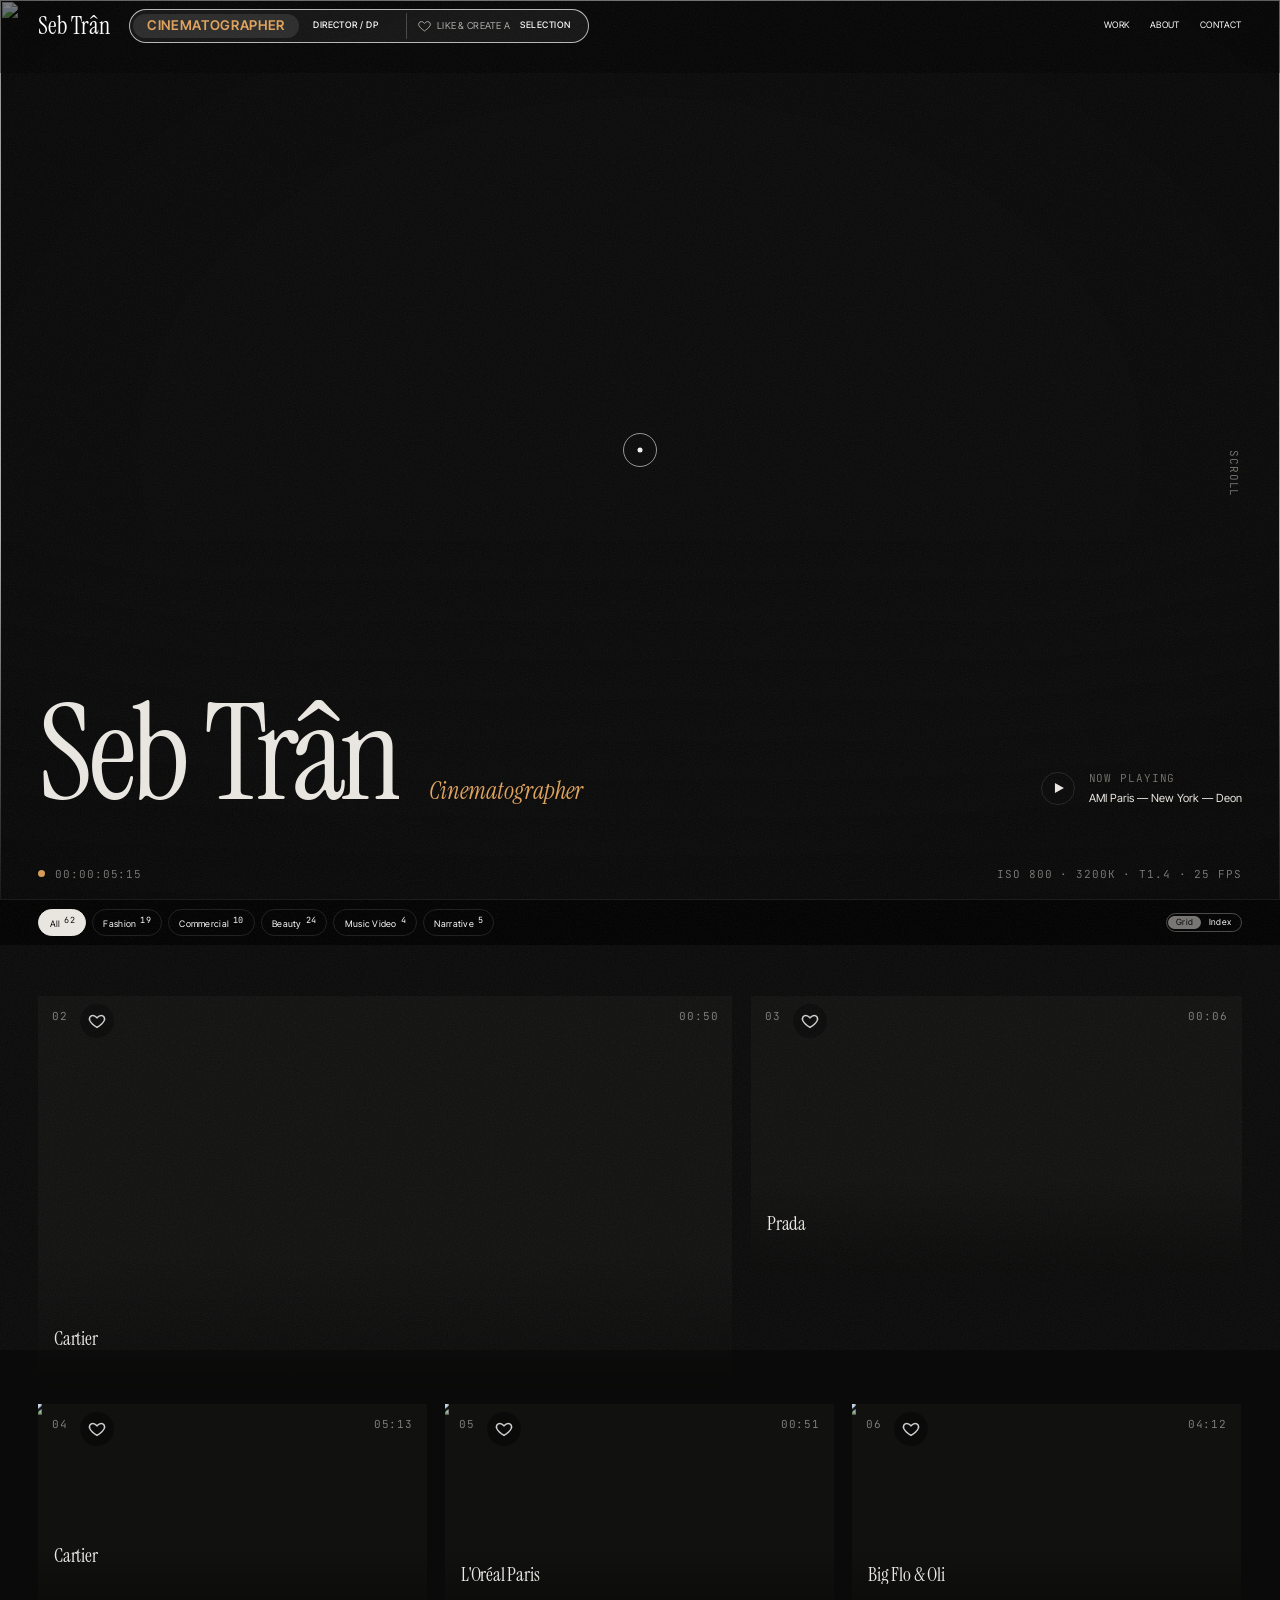
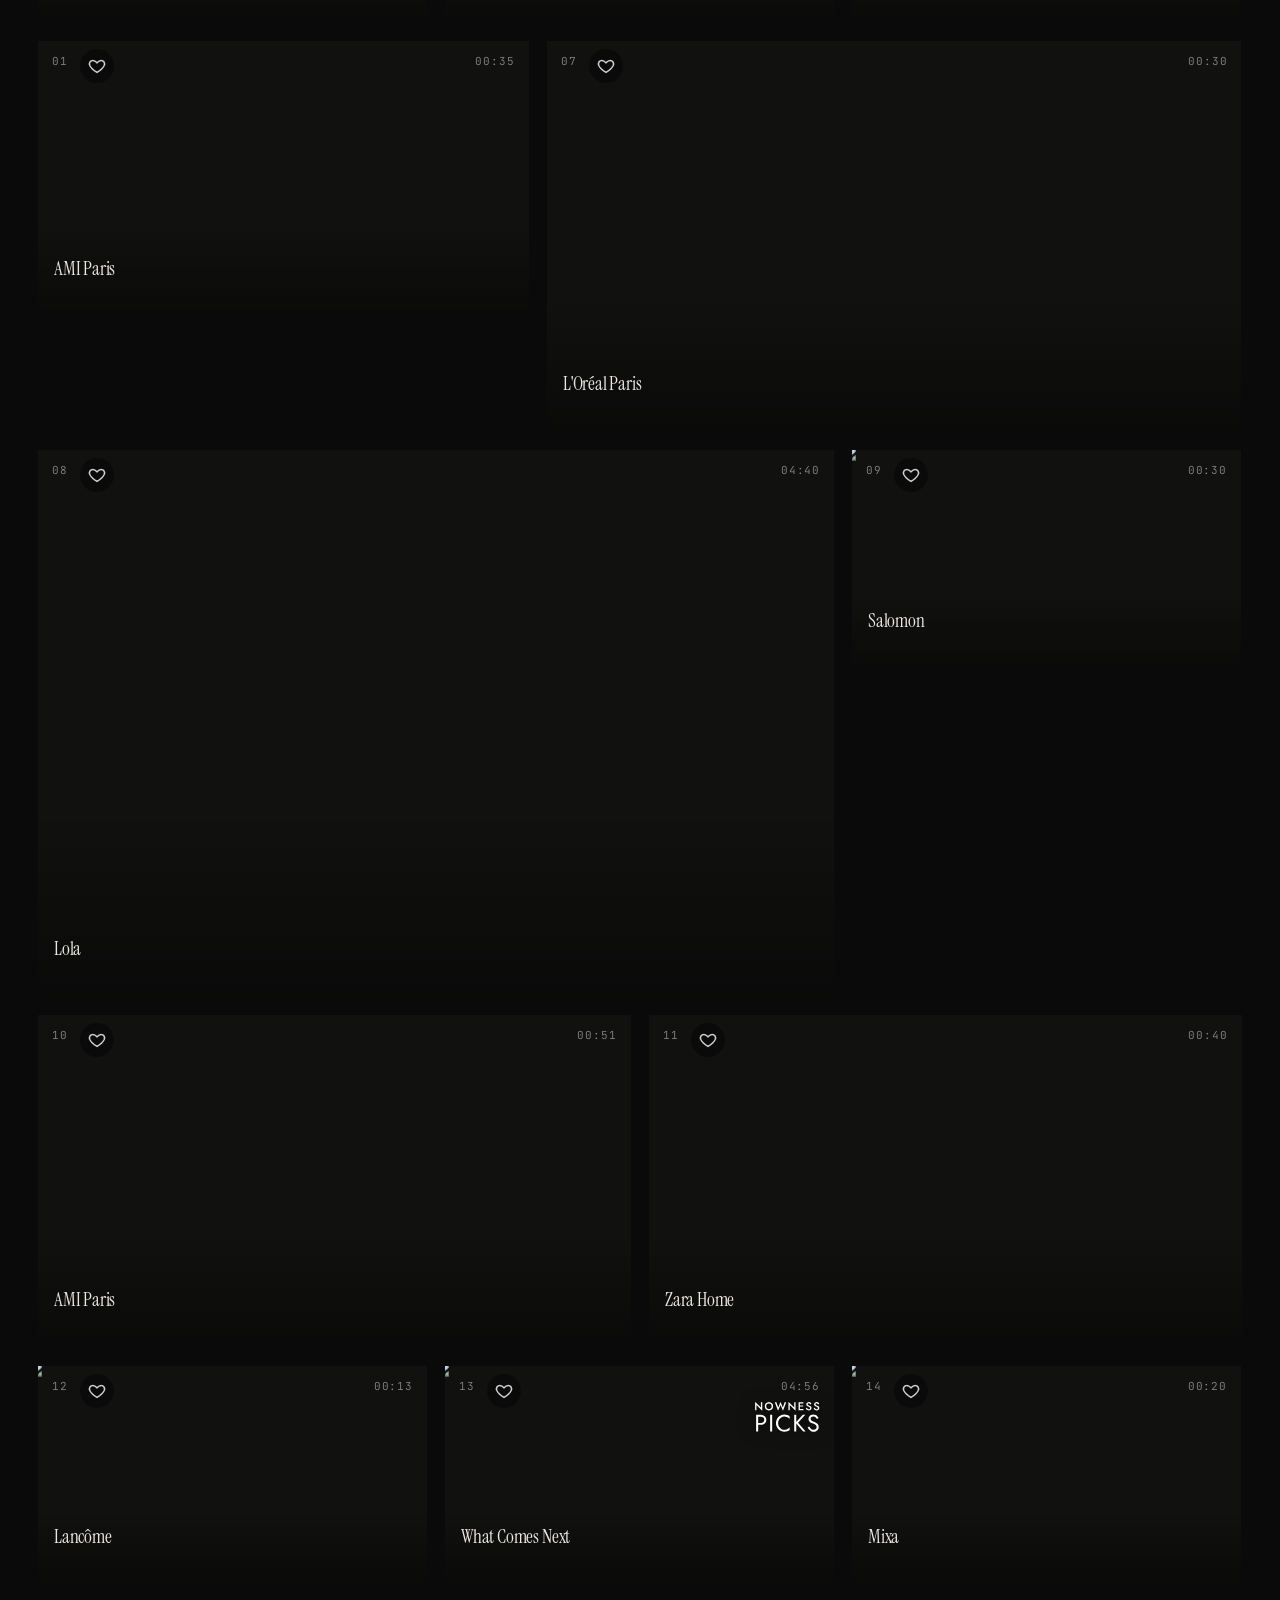
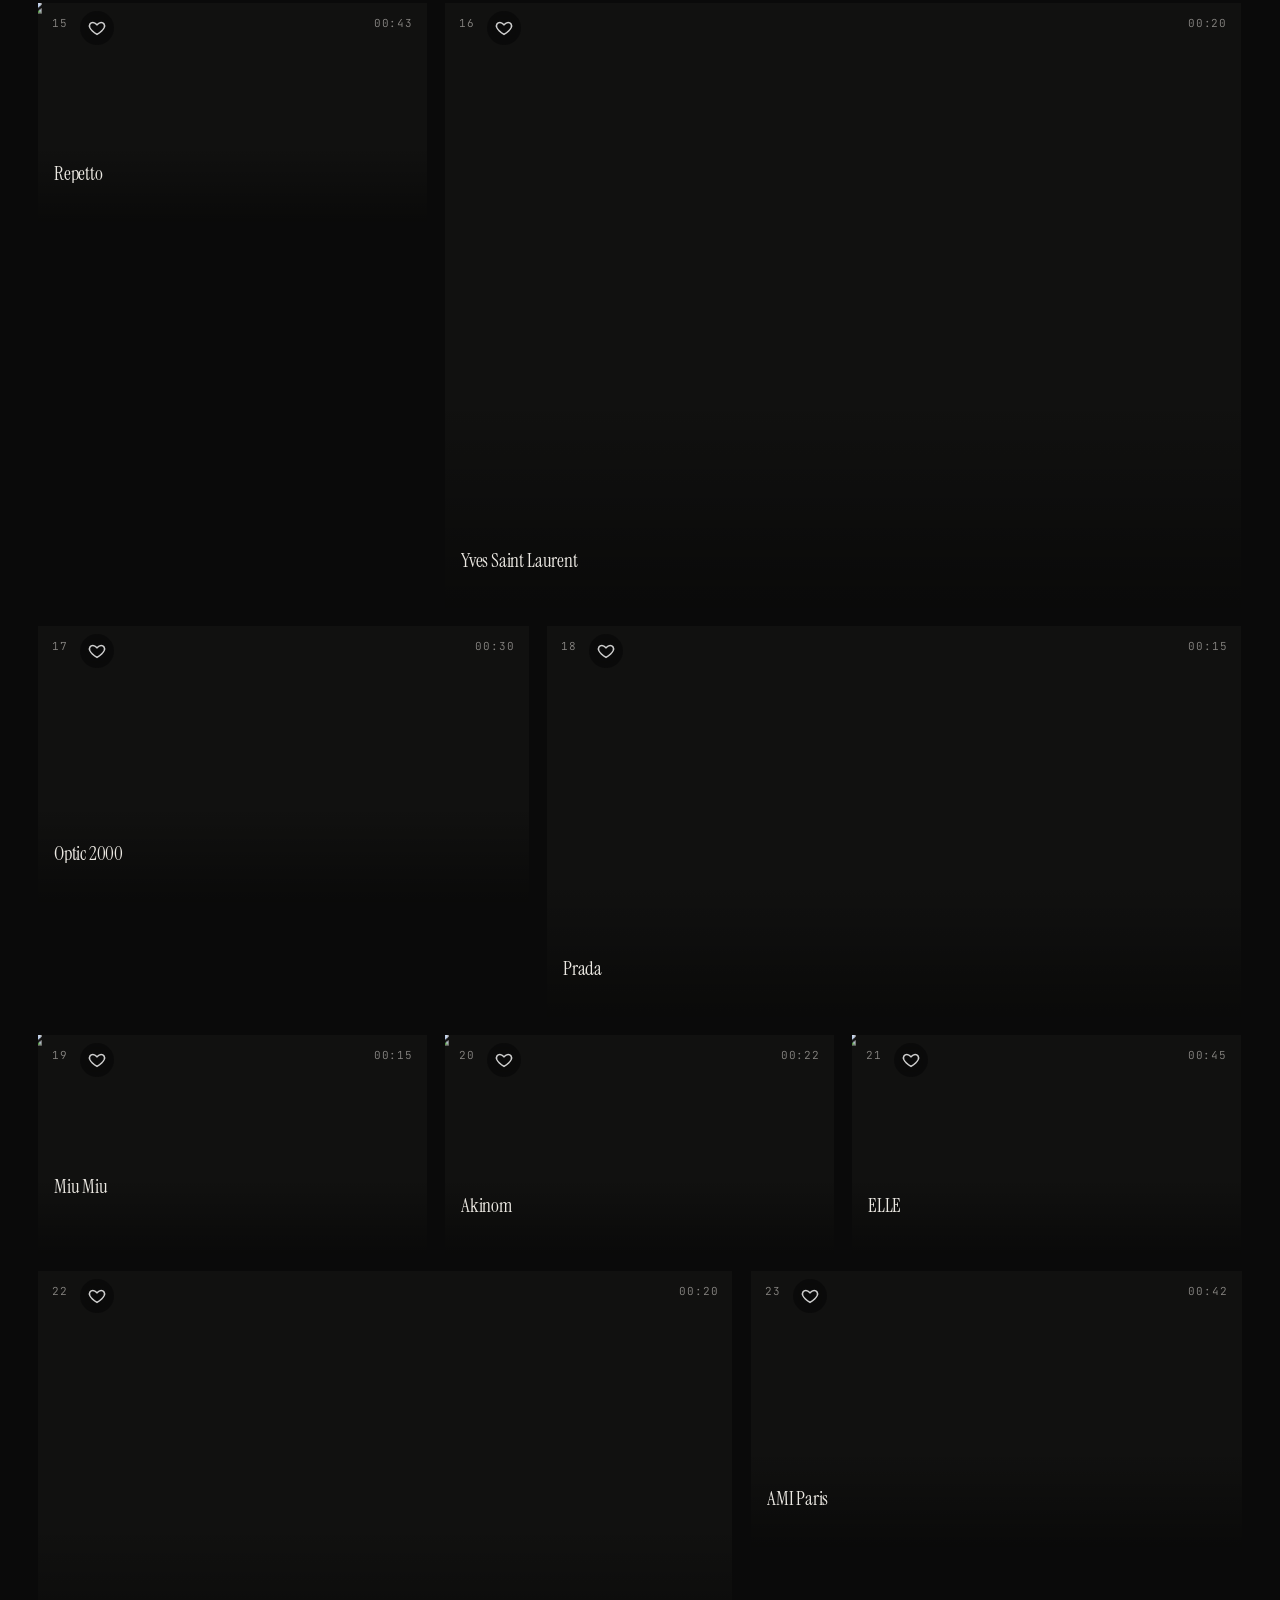
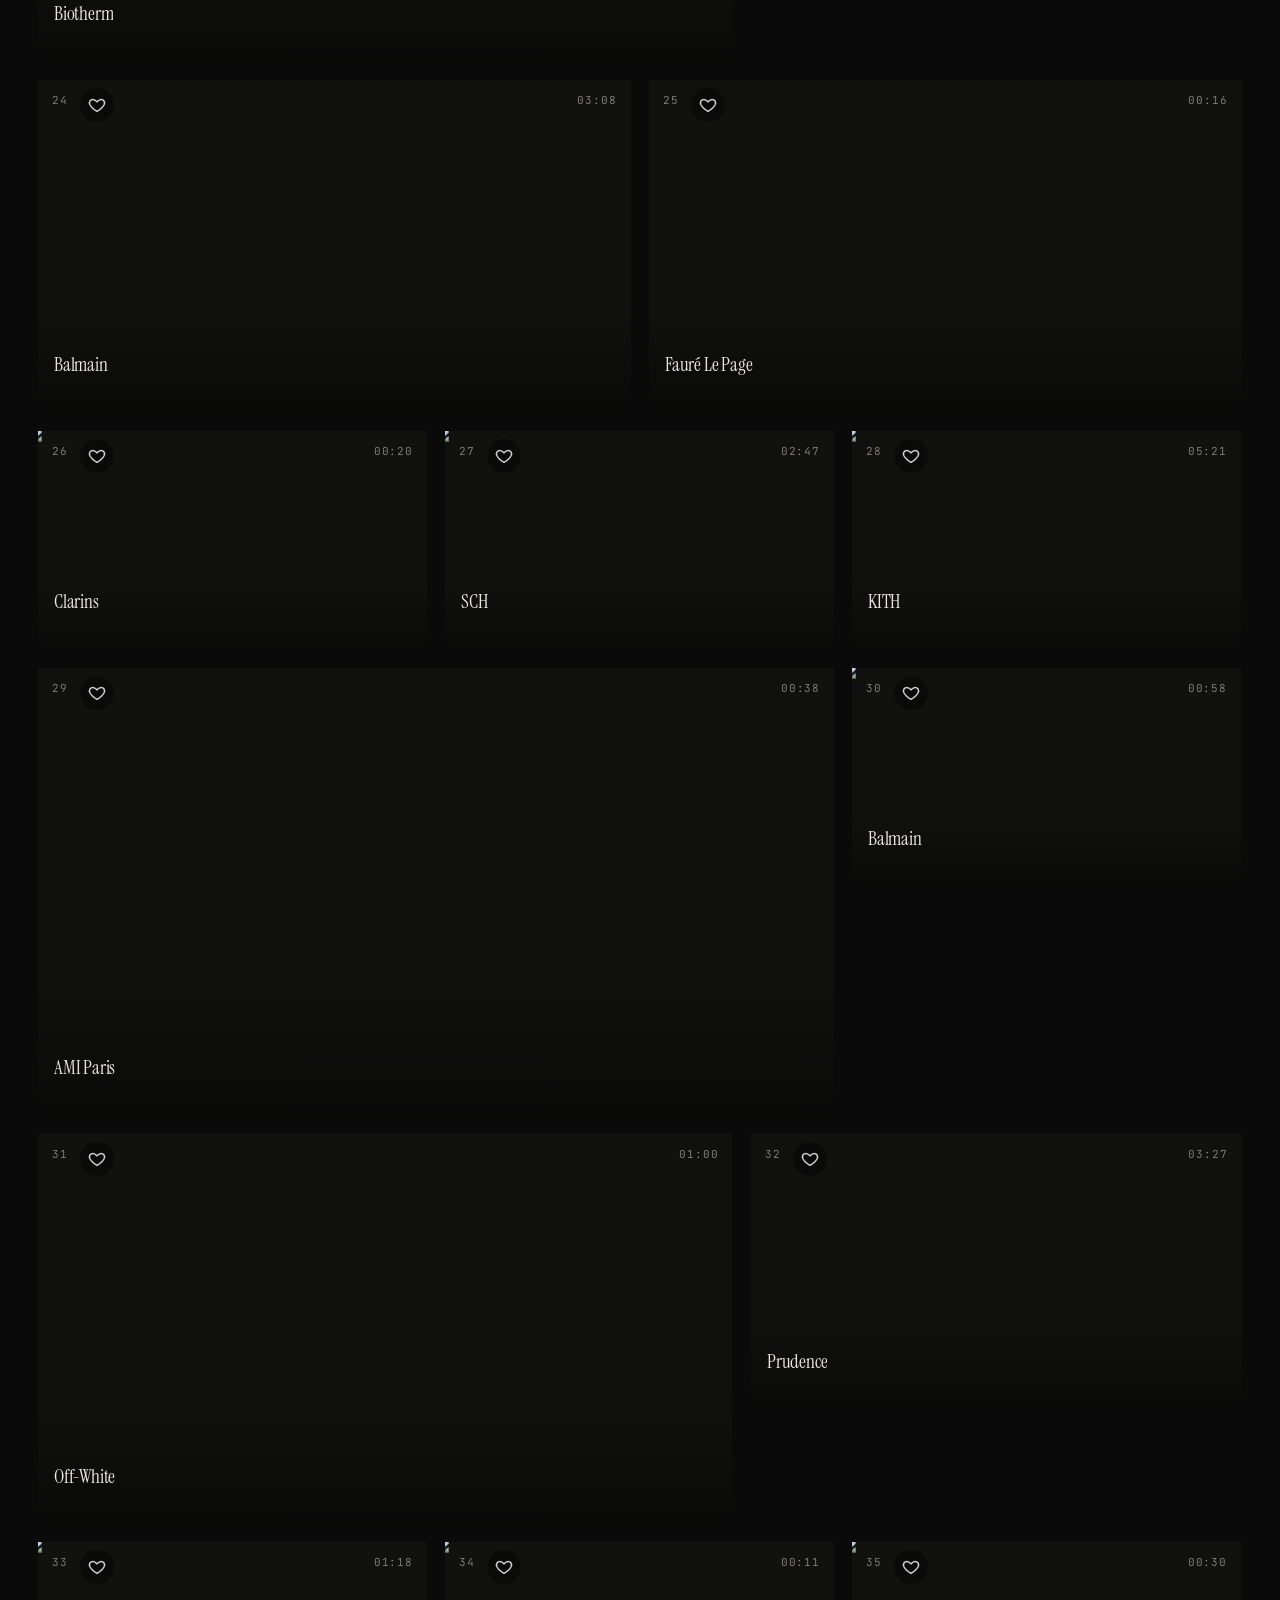
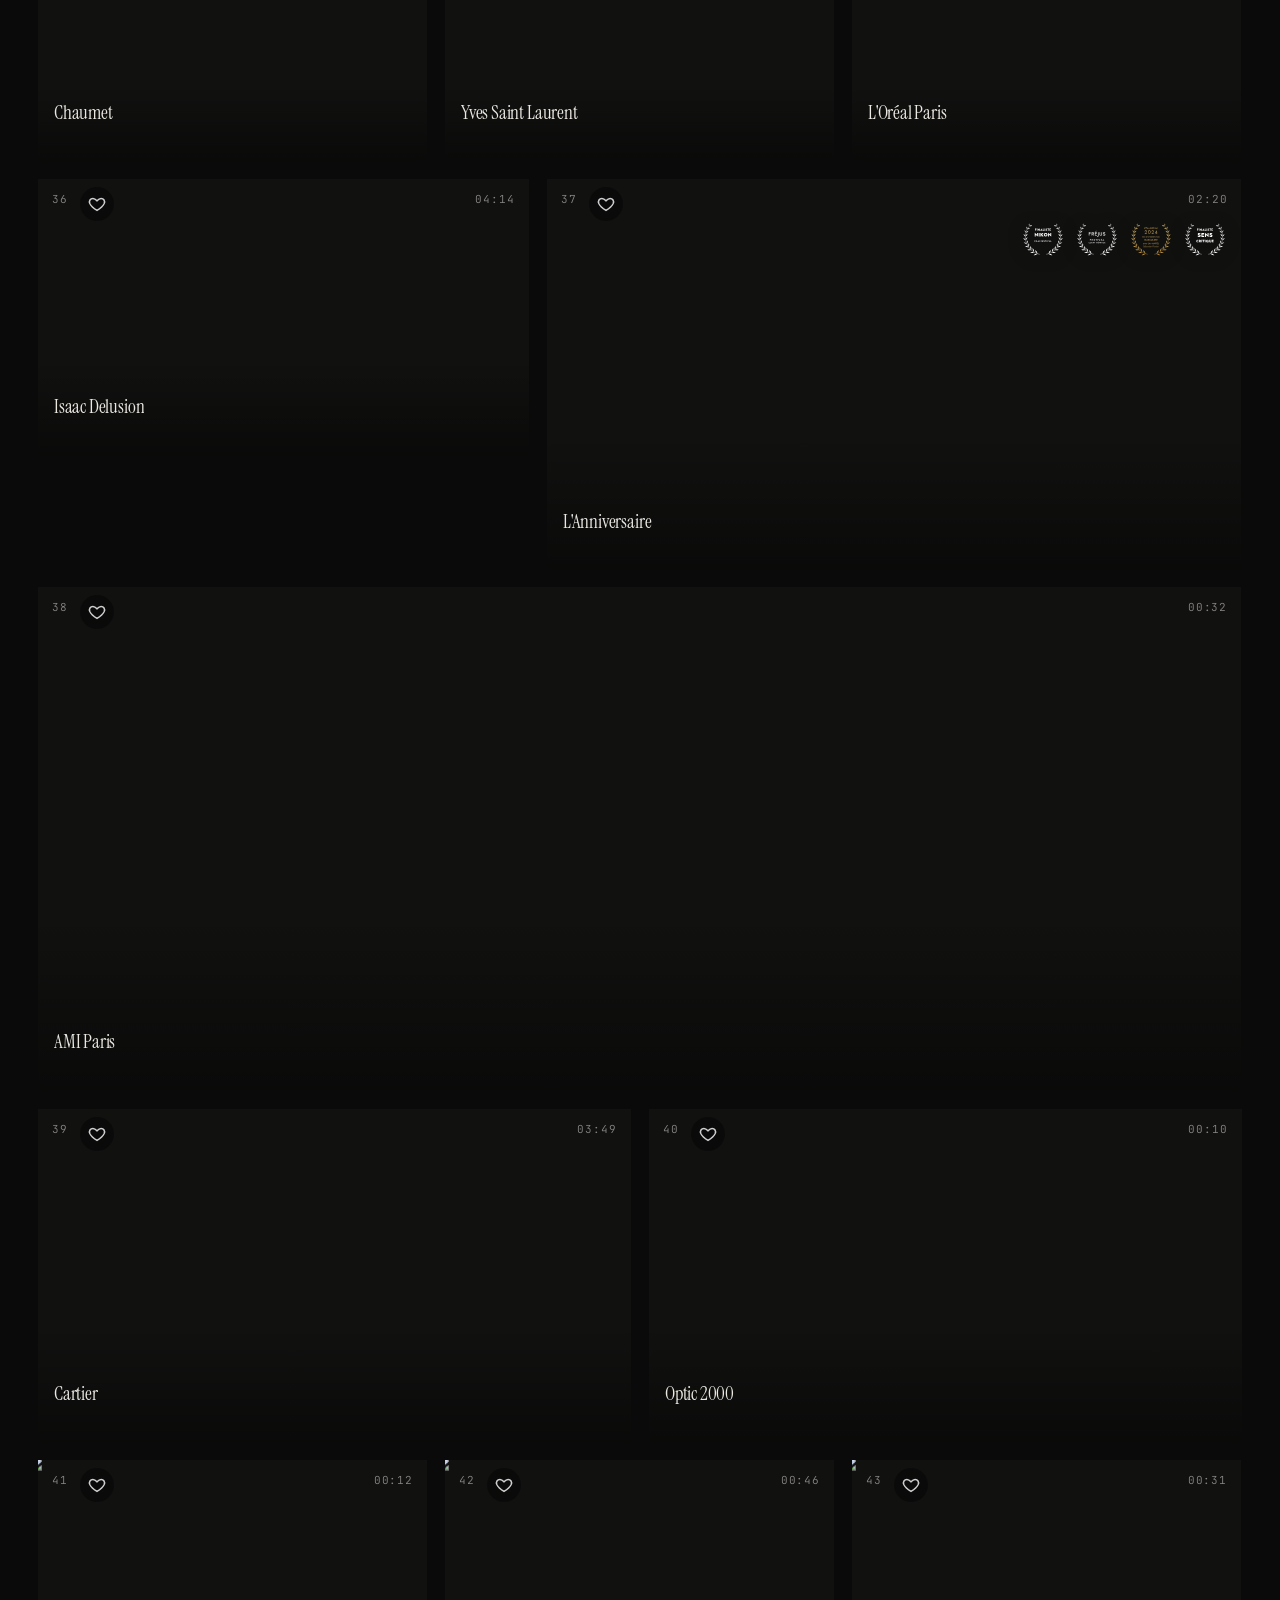
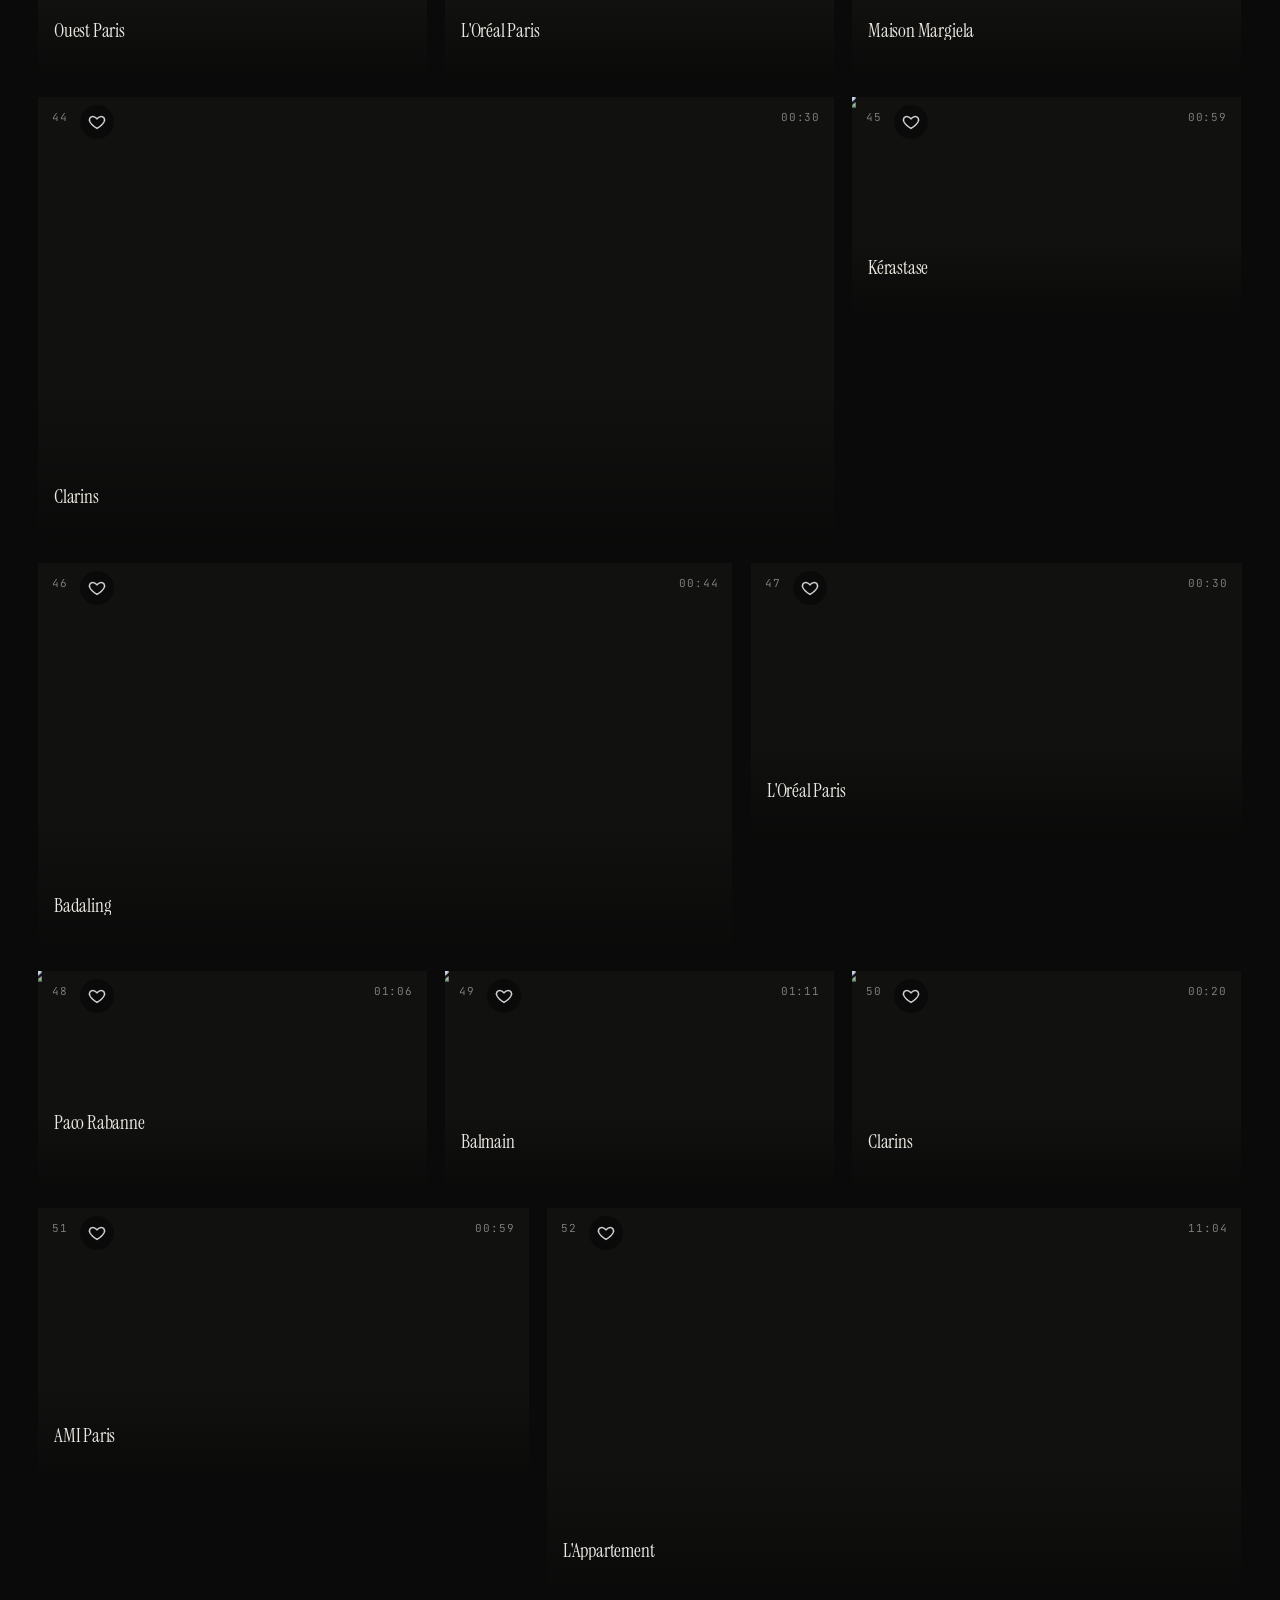
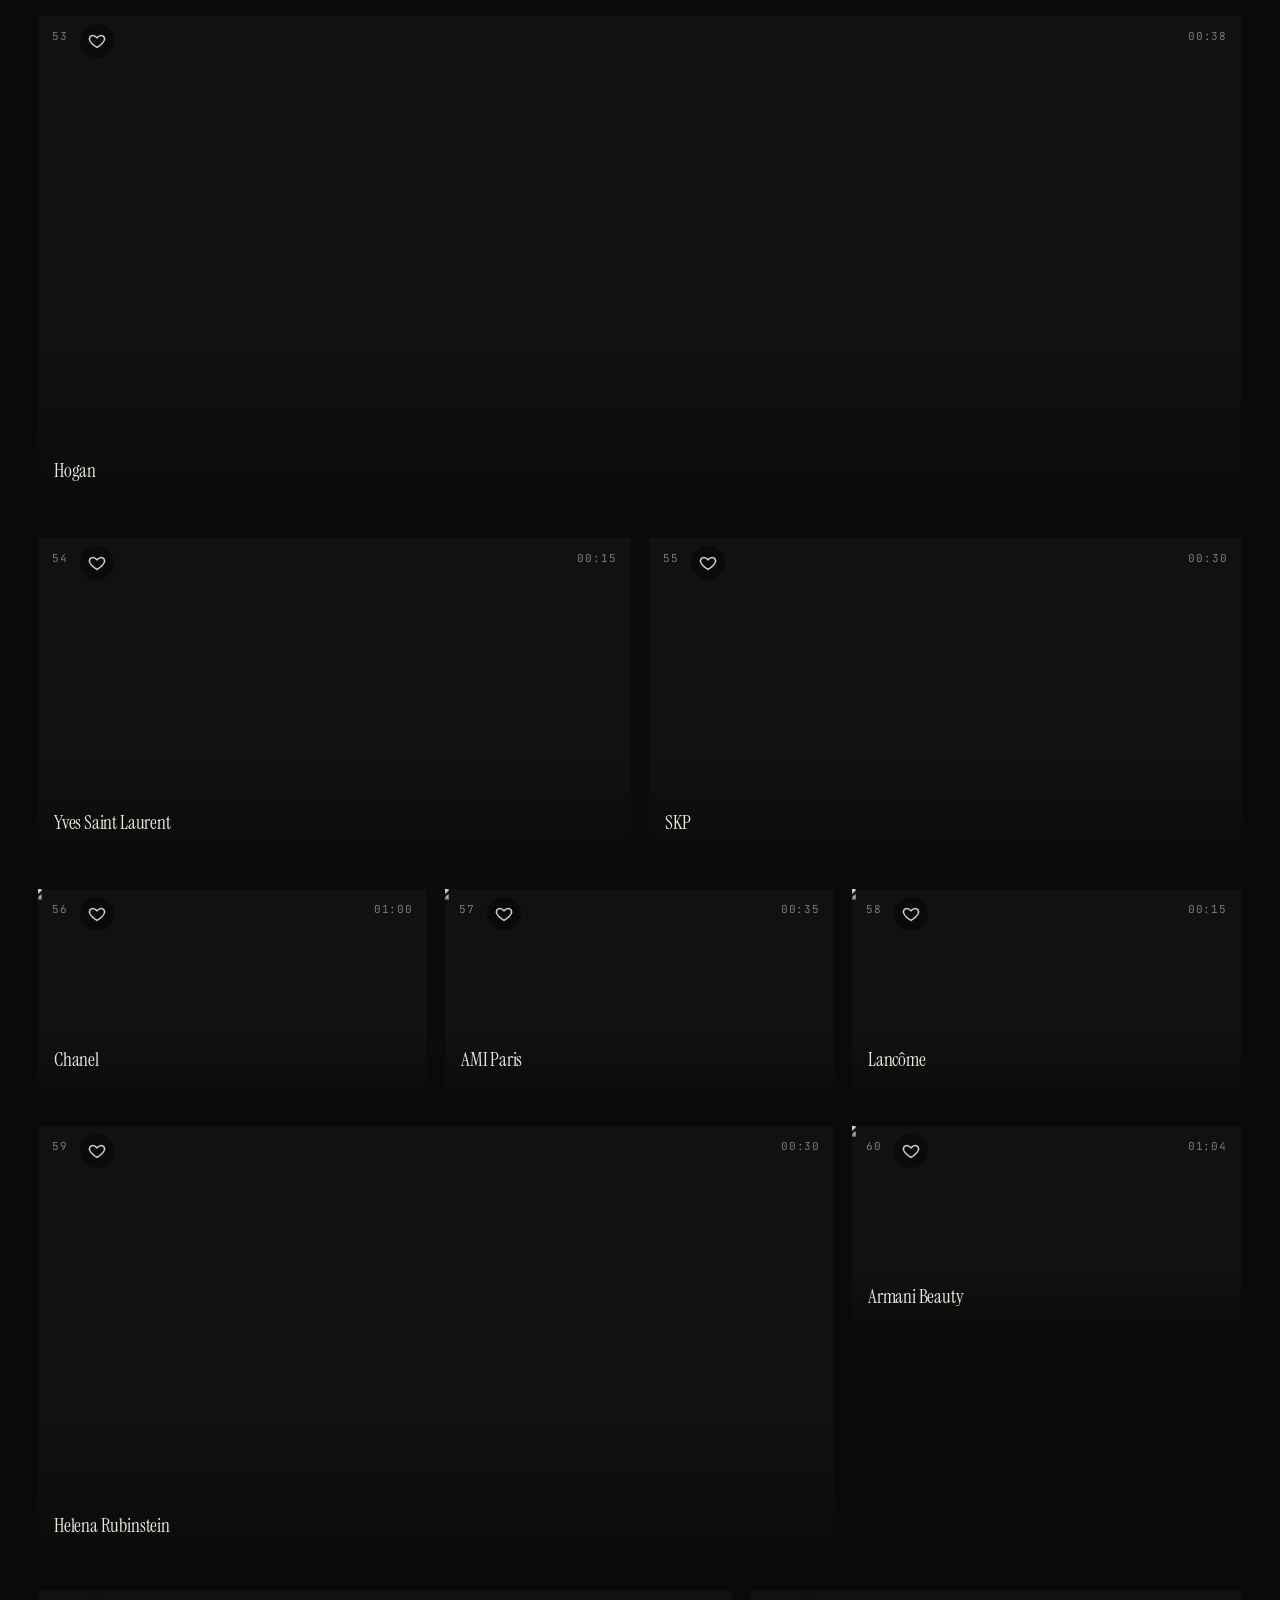
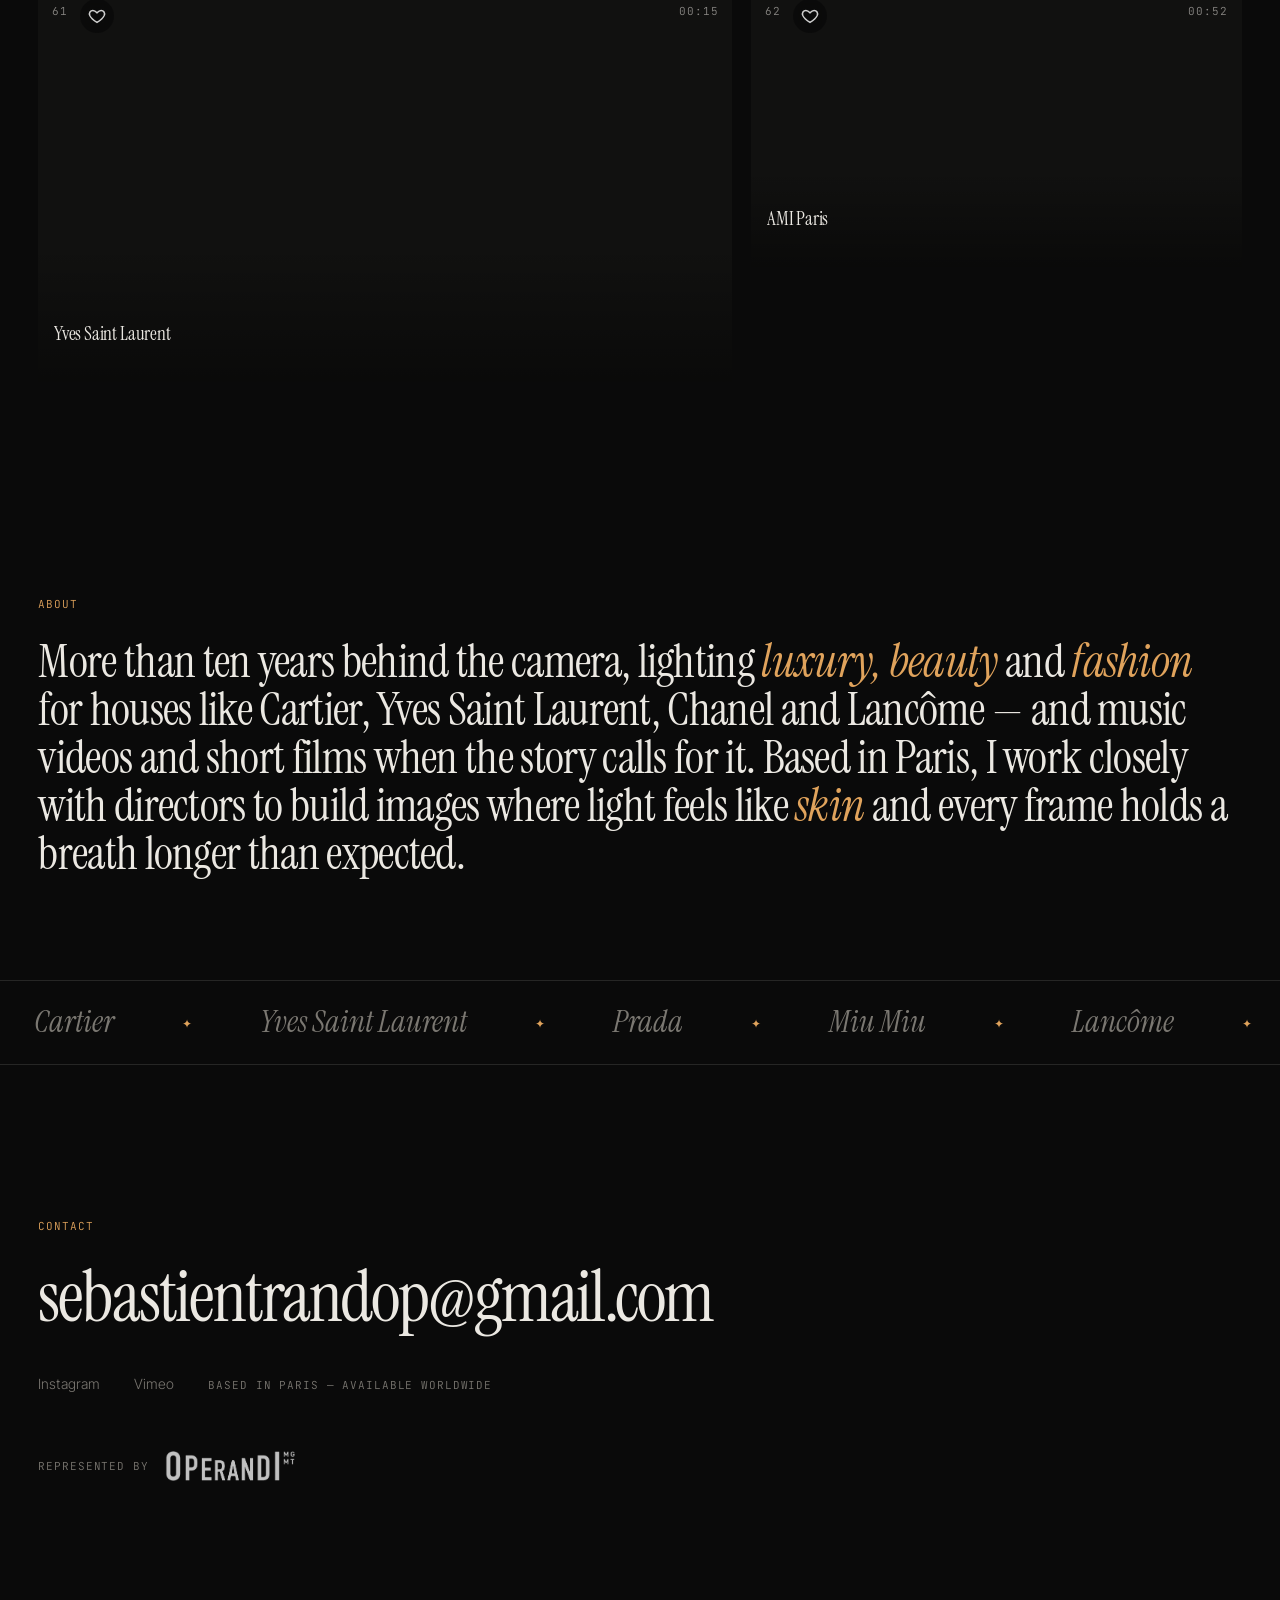
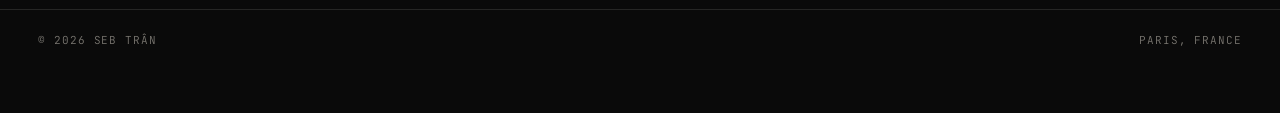
==== index.html @ c03df765 "Sync depuis moodpics/sebtran@889e633" ====
<!DOCTYPE html>
<html lang="en">
<head>
  <meta charset="utf-8">
  <meta name="viewport" content="width=device-width, initial-scale=1">
  <title>Seb Trân — DOP / Cinematographer in Paris | Director of Photography, Beauty &amp; Fashion Films</title>
  <meta name="description" content="Seb Trân is a Paris-based DOP and cinematographer (director of photography) shooting beauty, fashion and fragrance films for AMI Paris, Yves Saint Laurent, Lancôme, Clarins and L'Oréal Paris — plus music videos and short films. Also a director / DP.">
  <link rel="canonical" href="https://sebastien-tran.com/">
  <meta name="robots" content="index, follow, max-image-preview:large, max-video-preview:-1">
  <meta name="author" content="Seb Trân">
  <meta property="og:title" content="Seb Trân — DOP / Cinematographer in Paris">
  <meta property="og:description" content="Paris-based director of photography — beauty, fashion and fragrance films for AMI Paris, YSL, Lancôme, Clarins, L'Oréal Paris. Also a director / DP.">
  <meta property="og:locale" content="en_US">
  <meta property="og:type" content="website">
  <meta property="og:site_name" content="Seb Trân">
  <meta property="og:url" content="https://sebastien-tran.com/">
  <meta property="og:image" content="https://sebastien-tran.com/icon-512.png">
  <meta property="og:image:width" content="512">
  <meta property="og:image:height" content="512">
  <meta property="og:image:alt" content="Seb Trân — ST logo">
  <meta name="twitter:card" content="summary">
  <meta name="twitter:title" content="Seb Trân — Director of Photography in Paris">
  <meta name="twitter:description" content="Paris-based director of photography — beauty, fashion and fragrance films. Also a director / DP.">
  <meta name="twitter:image" content="https://sebastien-tran.com/icon-512.png">
  <meta name="theme-color" content="#0a0a0a">
  <meta name="mobile-web-app-capable" content="yes">
  <meta name="apple-mobile-web-app-capable" content="yes">
  <meta name="apple-mobile-web-app-status-bar-style" content="black">
  <meta name="apple-mobile-web-app-title" content="Seb Trân">
  <link rel="icon" href="favicon.ico?v=2" sizes="any">
  <link rel="icon" href="favicon.svg?v=2" type="image/svg+xml">
  <link rel="icon" href="favicon-32.png?v=2" sizes="32x32" type="image/png">
  <link rel="apple-touch-icon" href="apple-touch-icon.png?v=2">
  <link rel="mask-icon" href="favicon.svg?v=2" color="#000000">
  <link rel="icon" href="icon-192.png?v=2" sizes="192x192" type="image/png">
  <link rel="manifest" href="site.webmanifest?v=2">
  <link rel="preconnect" href="https://fonts.googleapis.com">
  <link rel="preconnect" href="https://fonts.gstatic.com" crossorigin>
  <link rel="preconnect" href="https://player.vimeo.com">
  <link rel="preconnect" href="https://i.vimeocdn.com">
  <link rel="preconnect" href="https://f.vimeocdn.com">
  <link rel="preconnect" href="https://vod-adaptive-ak.vimeocdn.com" crossorigin>
  <link href="https://fonts.googleapis.com/css2?family=Instrument+Serif:ital@0;1&family=Inter+Tight:wght@300;400;500&family=JetBrains+Mono:wght@300;400&display=swap" rel="stylesheet">
  <script type="application/ld+json">
  {
    "@context": "https://schema.org",
    "@graph": [
      {
        "@type": "WebSite",
        "@id": "https://sebastien-tran.com/#website",
        "url": "https://sebastien-tran.com/",
        "name": "Seb Trân — Director of Photography",
        "inLanguage": "en",
        "publisher": { "@id": "https://sebastien-tran.com/#person" }
      },
      {
        "@type": "Person",
        "@id": "https://sebastien-tran.com/#person",
        "name": "Seb Trân",
        "alternateName": ["Sébastien Trân", "Seb Tran", "Sebastien Tran"],
        "jobTitle": ["Director of Photography", "Cinematographer", "DOP"],
        "description": "Paris-based director of photography (chef opérateur) specialising in beauty, fashion and fragrance commercials, music videos and short films. Also a director / DP.",
        "url": "https://sebastien-tran.com/",
        "image": "https://sebastien-tran.com/icon-512.png",
        "homeLocation": { "@type": "Place", "name": "Paris, France" },
        "workLocation": { "@type": "Place", "name": "Paris, France" },
        "knowsAbout": ["Cinematography", "Direction of photography", "DOP Paris", "Cinematographer Paris", "Director of photography Paris", "Beauty DOP", "Beauty cinematographer", "Beauty commercials", "Fashion films", "Fragrance films", "Music videos", "Short films", "Lighting", "Color grading"],
        "sameAs": ["https://www.instagram.com/_sebtran_/", "https://vimeo.com/user83221295"]
      }
    ]
  }
  </script>
  <link rel="stylesheet" href="style.css?v=3094bbf7">
</head>
<body class="is-loading top-idle at-hero">

  <!-- Intro / letterbox -->
  <div class="intro" aria-hidden="true">
    <div class="intro__count mono">000</div>
    <div class="intro__name">Seb Trân</div>
  </div>
  <div class="bars" aria-hidden="true"><i class="bars__top"></i><i class="bars__bottom"></i></div>
  <div class="shutter" aria-hidden="true"><i></i><i></i></div>
  <div class="grain" aria-hidden="true"></div>

  <!-- Cursor -->
  <div class="cursor" aria-hidden="true"><span class="cursor__dot"></span><span class="cursor__ring"><em class="cursor__label mono"></em></span></div>

  <!-- Selection: name dialog + toast -->
  <div class="seldlg" data-sel-dlg hidden role="dialog" aria-modal="true" aria-labelledby="seldlg-t">
    <form class="seldlg__box" data-sel-dlg-form>
      <p class="mono seldlg__k">♥ Your selection</p>
      <h3 id="seldlg-t">Name your selection</h3>
      <p class="seldlg__s">Every film you like goes into it. You can copy its link to share it or find it again from anywhere.</p>
      <input data-sel-dlg-input type="text" maxlength="60" placeholder="e.g. Beauty references — Agency X" autocomplete="off">
      <div class="seldlg__b"><button type="button" class="chip" data-sel-dlg-cancel>Cancel</button><button type="submit" class="chip is-active">Create</button></div>
    </form>
  </div>
  <div class="toast mono" data-toast aria-live="polite"></div>

  <!-- Header -->
  <header class="top">
    <a href="#" class="top__name" data-scroll="hero">Seb Trân</a>

    <div class="switchwrap"><div class="switch" role="tablist" aria-label="Discipline">
      <button role="tab" class="switch__btn" data-mode="cinematography">Cinematographer</button>
      <button role="tab" class="switch__btn" data-mode="direction">Director / DP</button>
      <span class="switch__hint" aria-hidden="true"><svg class="top__heart" viewBox="0 0 24 24"><path d="M12 20.5s-7.5-4.6-9.6-9.2C1 8 3 4.5 6.6 4.5c2.1 0 3.6 1.2 5.4 3.2 1.8-2 3.3-3.2 5.4-3.2C21 4.5 23 8 21.6 11.3 19.5 15.9 12 20.5 12 20.5z"/></svg><span>Like &amp; create a</span></span>
      <button role="tab" class="switch__btn" data-mode="selection">Selection</button>
      <span class="switch__pill" aria-hidden="true"></span>
    </div>
    <span class="top__selpre" data-sel-pre><span class="top__heartwrap"><svg class="top__heart" viewBox="0 0 24 24" aria-hidden="true"><path d="M12 20.5s-7.5-4.6-9.6-9.2C1 8 3 4.5 6.6 4.5c2.1 0 3.6 1.2 5.4 3.2 1.8-2 3.3-3.2 5.4-3.2C21 4.5 23 8 21.6 11.3 19.5 15.9 12 20.5 12 20.5z"/></svg><b data-fav-count>0</b></span><span>Like &amp; create a</span><svg class="hint__arrow" viewBox="0 0 12 14" aria-hidden="true"><path d="M6 13V2M2 5.5L6 1.5l4 4"/></svg></span></div>


    <nav class="top__nav">
      <a href="#work" data-scroll="work">Work</a>
      <a href="#about" data-scroll="about">About</a>
      <a href="#contact" data-scroll="contact">Contact</a>
    </nav>
    <a href="#contact" class="top__contact" data-to-bottom>Contact</a>
  </header>

  <!-- HUD -->
  <div class="hud mono" aria-hidden="true">
    <div class="hud__l"><span class="hud__rec"></span><span class="hud__tc">00:00:00:00</span></div>
    <div class="hud__r"><span class="hud__meta"></span></div>
  </div>

  <main>
    <!-- Hero -->
    <section class="hero" id="hero">
      <div class="hero__media">
        <img class="hero__poster" alt="">
        <div class="hero__video"></div>
        <div class="hero__vignette"></div>
      </div>
      <div class="hero__content">
        <h1 class="hero__title">
          <span class="line"><span>Seb Trân</span></span>
          <span class="sr-only"> — DOP / cinematographer in Paris (director of photography)</span>
        </h1>
        <p class="hero__role"><span class="scramble" data-role></span></p>
        <button class="hero__play" data-hero-play>
          <span class="hero__play-ico"></span>
          <span class="hero__play-txt"><em class="mono">Now playing</em><strong data-hero-title></strong></span>
        </button>
      </div>
      <div class="hero__scroll mono">Scroll</div>
    </section>

    <!-- Work -->
    <div class="top catbar" data-catbar>
    <div class="topcats">
      <div class="filters" data-filters></div>
      <div class="topviews">
        <button class="views__btn is-active" data-view="grid" aria-label="Grid view">Grid</button>
        <button class="views__btn" data-view="index" aria-label="Index view">Index</button>
      </div>
    <div class="top__selgrp">
        <a class="top__sel" href="#selection" data-sel-open data-sel-all aria-label="Selection"><span class="top__seltxt">Selection</span><span class="top__selname" data-sel-name></span></a>
        <div class="top__seltabs" data-seltabs hidden></div>
        <div class="titletools" data-titletools hidden>
              <button type="button" class="tt-btn" data-sel-rename hidden><svg viewBox="0 0 24 24" aria-hidden="true"><path d="M4 20l4.2-1 10-10a2.1 2.1 0 000-3l-.2-.2a2.1 2.1 0 00-3 0l-10 10L4 20z"/></svg>Rename</button>
              <button type="button" class="tt-btn" data-sel-clear hidden><span data-clear-label>Clear</span><svg viewBox="0 0 24 24" aria-hidden="true"><path d="M12 20.5s-7.5-4.6-9.6-9.2C1 8 3 4.5 6.6 4.5c2.1 0 3.6 1.2 5.4 3.2 1.8-2 3.3-3.2 5.4-3.2C21 4.5 23 8 21.6 11.3 19.5 15.9 12 20.5 12 20.5z"/><path d="M9 9.5l6 6M15 9.5l-6 6"/></svg></button>
            </div>
        <div class="selbar" data-selbar hidden>
              <div class="sharemenu" data-sharemenu>
                <button class="selbtn" data-share-toggle aria-haspopup="true" aria-expanded="false">Share ▾</button>
                <div class="sharemenu__pop" data-share-pop hidden>
                  <button type="button" data-sel-copy>Copy link</button>
                  <button type="button" data-share-native>Send via…</button>
                  <div class="sharemenu__apps" data-share-apps hidden>
                    <a data-share="wa" target="_blank" rel="noopener">WhatsApp</a>
                    <a data-share="mail">Email</a>
                    <a data-share="sms">SMS</a>
                  </div>
                  <hr class="sharemenu__sep">
                  <button type="button" data-sel-close>Close selection</button>
                </div>
              </div>
              <span class="selbar__msg mono" data-sel-msg></span>
            </div>
      </div>
    </div>
    </div>

    <section class="work" id="work">
      <div class="work__head">
        <div class="work__titlewrap">
          <h2 class="work__title"><span data-work-title>Selected Cinematography</span> <sup class="mono" data-count></sup></h2>
        </div>
        <div class="work__tools">
        </div>
      </div>
      <p class="sel-empty" data-sel-empty hidden>Nothing here yet. Like films with the ♥ to build your selection — then share it from this page.</p>

      <div class="grid" data-grid></div>
      <ol class="index" data-index hidden></ol>
    </section>

    <!-- About -->
    <section class="about" id="about">
      <div class="about__label mono">About</div>
      <p class="about__text" data-about></p>
      <div class="marquee" aria-label="Selected clients">
        <div class="marquee__track" data-marquee></div>
      </div>
    </section>

    <!-- Contact -->
    <section class="contact" id="contact">
      <div class="about__label mono">Contact</div>
      <a class="contact__mail" data-mail href="#"><span data-mail-txt></span></a>
      <ul class="contact__links">
        <li><a href="https://www.instagram.com/_sebtran_/" target="_blank" rel="noopener">Instagram</a></li>
        <li><a href="https://vimeo.com/user83221295" target="_blank" rel="noopener">Vimeo</a></li>
        <li><span class="mono">Based in Paris — available worldwide</span></li>
      </ul>
      <div class="contact__agency">
        <span class="mono">Represented by</span>
        <a href="https://operandimgmt.eu/sebastien-tran/" target="_blank" rel="noopener" aria-label="Operandi MGMT — talent agency"><img src="operandi-logo.png?v=1" alt="Operandi MGMT" width="345" height="80" loading="lazy"></a>
      </div>
    </section>
  <!-- SEO-INDEX:START (generated by build-seo.mjs — do not edit by hand) -->
  <section class="sr-only" id="film-index" aria-label="Film index">
    <h2>Seb Trân — DOP and cinematographer (director of photography) in Paris</h2>
    <p>Seb Trân (also written Seb Tran, Sébastien Trân) is a Paris-based director of photography, also called cinematographer or DoP (in French: chef opérateur, directeur de la photographie, chef op). He shoots beauty, fashion, fragrance and luxury commercials, music videos and short films, and also directs. Brands he has shot for include AMI Paris, Yves Saint Laurent, Lancôme, Clarins, L'Oréal Paris, Biotherm, Balmain, Cartier and Chaumet.</p>
    <p lang="fr">Seb Trân est chef opérateur (directeur de la photographie) à Paris, spécialisé dans la publicité beauté, mode et parfums, les clips et les courts métrages. Il a éclairé des films pour AMI Paris, Yves Saint Laurent, Lancôme, Clarins, L'Oréal Paris, Biotherm, Balmain, Cartier et Chaumet. Il est aussi réalisateur.</p>
    <h3>Cinematography — films shot by Seb Trân as director of photography, by brand</h3>
    <ul>
      <li><strong>AMI Paris</strong>: New York — Deon (Fashion, directed by Hugo Lopez, production Storm); Asian Tour — Séoul (Fashion, directed by Hugo Lopez, production Storner Prod); Asian Tour — Shanghai (Fashion, directed by Hugo Lopez, production Storner); Photomaton — FW22 (Fashion, directed by Julien Vallon, production Storm); New York — Parker (Fashion, directed by Hugo Lopez, production Storm); New York (Fashion, directed by Hugo Lopez, production Storm Prod); New York — Tanner (Fashion, directed by Hugo Lopez, production Storm); SS20 — Parisian Look (Fashion, directed by Hugo Lopez, production Storm Prod)</li>
      <li><strong>Cartier</strong>: Gong Li (Commercial, directed by Yohan Si, production Mazarine); L'Odyssée — Packshots &amp; Macro Reel (Commercial, directed by Camille Salvan, production Entrel); L'Odyssée — Chapter 7, Horlogerie (Commercial, directed by Camille Salvan, production Entrel Prod)</li>
      <li><strong>Prada</strong>: Paradoxe Sweet Chemistry — Zendaya (Beauty, directed by Seb Trân, production Phantasm); Paradigme — Tom Holland, About the Scent (Beauty, directed by Seb Trân, production Psycho)</li>
      <li><strong>L'Oréal Paris</strong>: Primers (Beauty, directed by Maison Vignaux, production Ubiquity); Infaillible Skin Ink — Cara Delevingne (Beauty, directed by Seb Trân, production Phantasm); Cats Eyes — Cindy Bruna (Beauty, directed by Arthur Lacomblez, production TF1 Factory); Paradise — Elle Fanning (Beauty, directed by Julien Calot, production Storner Prod); Cats Eyes — Camille Lou (Beauty, directed by Arthur Lacomblez, production TF1 Factory)</li>
      <li><strong>Big Flo &amp; Oli</strong>: Coup de Blues (Music Video, directed by Maxime Lacombe, production Instant Films)</li>
      <li><strong>Lola</strong>: Short film (Narrative, directed by Chris Roman, production Atelier Roman)</li>
      <li><strong>Salomon</strong>: ReInvented (Commercial, directed by Edgar Berg, production Instinct Lab)</li>
      <li><strong>Zara Home</strong>: Campaign (Commercial, directed by Joachin Laguinge, production Town)</li>
      <li><strong>Lancôme</strong>: Christy Turlington (Beauty, directed by Hugo Lopez, production Tem); Clarifique (Beauty, directed by Cédric Coldefy, production Downtown Films)</li>
      <li><strong>What Comes Next</strong>: Short film — Nowness Picks (Narrative, directed by Julien Vallon, production Instant Films)</li>
      <li><strong>Mixa</strong>: Stretch Mark Oil (Beauty, directed by Jennifer Massaux, production Obvious)</li>
      <li><strong>Repetto</strong>: Bleuenn Battistoni (Fashion, directed by Julien Vallon, production Wanda)</li>
      <li><strong>Yves Saint Laurent</strong>: Nu 21 (Beauty, directed by Daniel M. Cox, production Helmut); MYSLF — Austin Butler (Beauty, directed by Hugo Lopez, production Storm Prod); Beauty — Couple (Beauty, directed by Fabien Constant, production Storm); Rouge Volupté Shine (Beauty, directed by Daniel M. Cox, production Helmut)</li>
      <li><strong>Optic 2000</strong>: XV de France Féminin (Commercial, directed by Romain Kinoo, production Bros Stories); XV de France U20 — Vestiaire (Commercial, directed by Romain Kinnoo, production Bros Stories)</li>
      <li><strong>Miu Miu</strong>: Miutine — Emma Corrin, Social Advocacy — Name Viralization (Beauty, directed by Seb Trân, production Psycho)</li>
      <li><strong>Akinom</strong>: Capsule 5 (Fashion, directed by Cédric Coldefy)</li>
      <li><strong>ELLE</strong>: Diane Kruger (Fashion, directed by Julien Vallon, production Wanda)</li>
      <li><strong>Biotherm</strong>: Urbain (Beauty, directed by Hugo Lopez, production Tem)</li>
      <li><strong>Balmain</strong>: Sur Seine (Fashion, directed by Hugo Lopez, production Storm Prod); FW19 Women — B to N (Fashion, directed by Hugo Lopez, production Storner); FW22 (Fashion, directed by Hugo Lopez, production Storm Prod)</li>
      <li><strong>Fauré Le Page</strong>: Film II (Fashion, directed by Julien Vallon)</li>
      <li><strong>Clarins</strong>: Lip Comfort Oil — Repush (Beauty, directed by Studio Mimi, production WorkinGirl); Camille Lou (Beauty, directed by Hugo Lopez, production LGD); Hero VI (Beauty, directed by Hugo Lopez, production Tem)</li>
      <li><strong>SCH</strong>: Crack (Music Video, directed by Cédric Dubourg, production HK Corp)</li>
      <li><strong>KITH</strong>: KITH × Paris (Narrative, directed by Arthur Degorce, production MATTE Projects)</li>
      <li><strong>Off-White</strong>: FW19 — Bella Hadid (Fashion, directed by Fabien Montique, production Premices Film)</li>
      <li><strong>Prudence</strong>: Never W/U (Music Video, directed by Léo Chadoutaud, production Instant Films)</li>
      <li><strong>Chaumet</strong>: Holiday (Commercial, directed by Jeremy Charbit, production Mazarine)</li>
      <li><strong>Isaac Delusion</strong>: Pas l'habitude (Music Video, directed by Léo Chadoutaud, production Storner Prod)</li>
      <li><strong>L'Anniversaire</strong>: Short film — Nikon Film Festival (Narrative, directed by Cédric Coldefy, production Instant Films)</li>
      <li><strong>Ouest Paris</strong>: Film 6 (Commercial, directed by Cédric Coldefy, production Tem)</li>
      <li><strong>Maison Margiela</strong>: Replica — Xia (Beauty, directed by Bérénice Rapegno, production PIC)</li>
      <li><strong>Kérastase</strong>: Emily Ratajkowski (Beauty, directed by Hugo Lopez, production Storner Prod)</li>
      <li><strong>Badaling</strong>: Badaling (Commercial, directed by Cédric Bihr, production Onirim)</li>
      <li><strong>Paco Rabanne</strong>: Olympea Blossom — Luma Grothe (Beauty, directed by Charles Cauchoix, production Storner Prod)</li>
      <li><strong>L'Appartement</strong>: Short film (Narrative, directed by Matthias Kupka, production Cinemaj)</li>
      <li><strong>Hogan</strong>: Summer Campaign (Fashion, directed by Nicole Lily Rose, production Helmut)</li>
      <li><strong>SKP</strong>: Infinite Dream (Fashion, directed by Nathaniel Goldberg, production Onirim)</li>
      <li><strong>Chanel</strong>: Cruise — ELLE (Fashion, directed by Nicole Lily Rose, production ELLE Magazine)</li>
      <li><strong>Helena Rubinstein</strong>: Skin Profiler (Beauty, directed by Cédric Coldefy, production Sixtine)</li>
      <li><strong>Armani Beauty</strong>: Lip Maestro — Barbara Palvin (Beauty, directed by Charles Cauchoix, production Storner Prod)</li>
    </ul>
    <h3>Direction — films directed by Seb Trân, by brand</h3>
    <ul>
      <li><strong>Prada</strong>: Paradoxe Sweet Chemistry — Zendaya (Beauty, production Phantasm); Paradoxe Sweet Chemistry — Zendaya, Behind the Scenes (Barry Jenkins) (BTS, production Phantasm); Paradoxe Sweet Chemistry — Scent Testing (Beauty, production Phantasm); Paradoxe — Tom Holland in Conversation with Perfumers (Beauty, production Craft WW); Paradigme — Tom Holland, How to Refill (Beauty, production Psycho); Paradigme — Tom Holland, Behind the Scenes (Thomas Vinterberg) (BTS, production Psycho); Paradigme — Tom Holland, Behind the Scenes (Thomas Vinterberg) — Chapter 6 Piano (BTS, production Psycho); Paradoxe Sweet Chemistry — Stacking Game (Beauty, production Phantasm); Paradoxe Sweet Chemistry — Holiday Gifting (Beauty, production Phantasm)</li>
      <li><strong>L'Oréal Paris</strong>: Infaillible Skin Ink — Cara Delevingne (Beauty, production Phantasm); Glycolic Bright — ASMR Routine with Nychaa (Beauty, production U-Turn); Le défilé 2026 — Mélanie Dos Santos (Beauty, production Rumeur); Glycolic Bright — Photomaton (Beauty, production Mirror Mirror); Glycolic Bright — Eye Serum (Beauty, production U-Turn)</li>
      <li><strong>Miu Miu</strong>: Miutine — Emma Corrin, Digital (Beauty, production Psycho); Miutine — Emma Corrin, Behind the Scenes (Hailey Benton Gates) (BTS, production Psycho); Miutine — The Intense Spray (Beauty, production Psycho); Miutine — Emma Corrin, The Typewriter (Beauty, production Psycho); Miutine Wildflower — What's in My Bag (Beauty, production Psycho); Miutine — Emma Corrin, Behind the Scenes (Hailey Benton Gates) — Editorial (BTS, production Psycho)</li>
      <li><strong>Armani Beauty</strong>: Rose-Blush — Océane (Beauty, production Maison Montcalm); Mauve-Blush — Sohyeon (Beauty, production Maison Montcalm)</li>
      <li><strong>Bourjois</strong>: French Riviera (Beauty, production Onirim)</li>
      <li><strong>L'Oréal × Balmain</strong>: Before the Red Carpet — Cannes (Beauty, production Storner Prod)</li>
      <li><strong>SKP</strong>: Enter the Legends — Vanessa Axente (Fashion, production Onirim)</li>
    </ul>
    <p>Contact and showreel links: Instagram @_sebtran_, Vimeo vimeo.com/user83221295.</p>
  </section>
  <!-- SEO-INDEX:END -->
  </main>

  <footer class="foot mono">
    <span>© <span data-year></span> Seb Trân</span>
    <span>Paris, France</span>
  </footer>

  <!-- Floating preview for Index view -->
  <div class="float" aria-hidden="true"><div class="float__in"><img alt=""><div class="float__video"></div></div></div>

  <!-- Lightbox -->
  <div class="lightbox" role="dialog" aria-modal="true" aria-label="Film player" hidden>
    <div class="lightbox__ghost"></div>
    <button class="lb-x" data-lb="close" aria-label="Close player"><svg viewBox="0 0 24 24" aria-hidden="true"><path d="M5 5l14 14M19 5L5 19"/></svg></button>
    <div class="lightbox__stage"><div class="lightbox__player"></div></div>
    <div class="lightbox__info">
      <div class="lightbox__meta">
        <span class="mono lightbox__cat"></span>
        <h3 class="lightbox__title"></h3>
        <p class="lightbox__credits mono"></p>
        <div class="lightbox__sp"></div>
      </div>
      <div class="lightbox__nav">
        <button data-lb="fav" class="lb-fav" aria-label="Add to selection" title="Add to my selection"><svg viewBox="0 0 24 24" aria-hidden="true"><path d="M12 20.5s-7.5-4.6-9.6-9.2C1 8 3 4.5 6.6 4.5c2.1 0 3.6 1.2 5.4 3.2 1.8-2 3.3-3.2 5.4-3.2C21 4.5 23 8 21.6 11.3 19.5 15.9 12 20.5 12 20.5z"/></svg></button>
        <button data-lb="prev" aria-label="Previous film">←</button>
        <button data-lb="next" aria-label="Next film">→</button>
        <button class="lb-x lb-x--inline" data-lb="close" aria-label="Close player"><svg viewBox="0 0 24 24" aria-hidden="true"><path d="M5 5l14 14M19 5L5 19"/></svg></button>
      </div>
    </div>
  </div>

  <script src="https://player.vimeo.com/api/player.js"></script>
  <script src="films.js?v=8902d4bb"></script>
  <script src="app.js?v=fe040485"></script>
</body>
</html>
---- style.css ----
/* ==========================================================================
   Seb Trân — portfolio
   Dark, minimal, cinematic. Accent shifts with the discipline:
   tungsten for cinematography, record-red for direction.
   ========================================================================== */

:root {
  --bg: #0a0a0a;
  --bg-2: #111110;
  --fg: #ebe8e2;
  --muted: #7a7771;
  --line: rgba(235, 232, 226, .12);
  --accent: #e0a35c;            /* 3200K */
  --serif: "Instrument Serif", "Times New Roman", serif;
  --sans: "Inter Tight", system-ui, sans-serif;
  --mono: "JetBrains Mono", ui-monospace, monospace;
  --ease: cubic-bezier(.2, .8, .1, 1);
  --ease-io: cubic-bezier(.75, 0, .2, 1);
  --pad: clamp(18px, 3vw, 44px);
  --lb: 0px;                    /* letterbox bar height, set by JS */
}
body.mode-direction { --accent: #e5483a; }

*, *::before, *::after { box-sizing: border-box; }
html { background: var(--bg); }
html.lenis, html { scroll-behavior: auto; }
body {
  margin: 0;
  background: var(--bg);
  color: var(--fg);
  font: 300 15px/1.5 var(--sans);
  -webkit-font-smoothing: antialiased;
  overflow-x: hidden;
  transition: background .8s var(--ease);
}
body.is-loading { overflow: hidden; }
a { color: inherit; text-decoration: none; }
button { font: inherit; color: inherit; background: none; border: 0; padding: 0; cursor: pointer; }
img { display: block; max-width: 100%; }
[hidden] { display: none !important; }
.mono { font-family: var(--mono); font-weight: 300; font-size: 11px; letter-spacing: .08em; text-transform: uppercase; }
::selection { background: var(--accent); color: var(--bg); }

@media (hover: hover) and (pointer: fine) {
  body, a, button { cursor: none; }
}

/* ---------- Grain ---------- */
.grain {
  position: fixed; inset: -50%; z-index: 90; pointer-events: none; opacity: .07;
  background-image: url("data:image/svg+xml,%3Csvg xmlns='http://www.w3.org/2000/svg' width='220' height='220'%3E%3Cfilter id='n'%3E%3CfeTurbulence type='fractalNoise' baseFrequency='.85' numOctaves='3' stitchTiles='stitch'/%3E%3C/filter%3E%3Crect width='100%25' height='100%25' filter='url(%23n)'/%3E%3C/svg%3E");
  animation: grain 1s steps(6) infinite;
}
@keyframes grain {
  0% { transform: translate(0, 0); } 20% { transform: translate(-6%, 4%); }
  40% { transform: translate(4%, -7%); } 60% { transform: translate(-3%, 8%); }
  80% { transform: translate(7%, 2%); } 100% { transform: translate(0, 0); }
}

/* ---------- Intro ---------- */
.intro {
  position: fixed; inset: 0; z-index: 100; display: grid; place-items: center;
  background: #000; transition: opacity .9s var(--ease) .2s, visibility 0s 1.1s;
}
.intro__name { font: 400 clamp(40px, 7vw, 112px)/1 var(--serif); letter-spacing: -.02em; overflow: hidden; }
.intro__count { position: absolute; left: var(--pad); bottom: var(--pad); color: var(--muted); }
body.is-ready .intro { opacity: 0; visibility: hidden; }

/* ---------- Letterbox bars (hero frame) ---------- */
.bars { position: fixed; inset: 0; z-index: 40; pointer-events: none; }
.bars i { position: absolute; left: 0; right: 0; height: var(--lb); background: #000; transition: height .05s linear; }
.bars__top { top: 0; } .bars__bottom { bottom: 0; }
body.is-loading .bars i { height: 50vh; }
body.is-ready .bars i { transition: height 1.4s var(--ease-io); }
body.is-settled .bars i { transition: none; }

/* ---------- Shutter (mode transition) ---------- */
.shutter { position: fixed; inset: 0; z-index: 80; pointer-events: none; }
.shutter i { position: absolute; left: 0; right: 0; height: 50.5vh; background: #000; transform: scaleY(0); transition: transform .55s var(--ease-io); }
.shutter i:first-child { top: 0; transform-origin: top; }
.shutter i:last-child { bottom: 0; transform-origin: bottom; }
.shutter.is-closed i { transform: scaleY(1); }

/* ---------- Cursor ---------- */
.cursor { position: fixed; left: 0; top: 0; z-index: 120; pointer-events: none; mix-blend-mode: difference; }
.cursor__dot, .cursor__ring { position: absolute; left: 0; top: 0; border-radius: 50%; transform: translate(-50%, -50%); }
.cursor__dot { width: 5px; height: 5px; background: #fff; }
.cursor__ring {
  width: 34px; height: 34px; border: 1px solid rgba(255,255,255,.6);
  display: grid; place-items: center;
  transition: width .45s var(--ease), height .45s var(--ease), background .3s, border-color .3s;
}
.cursor__label { font-style: normal; color: #000; opacity: 0; transition: opacity .2s; font-size: 10px; }
.cursor.is-play .cursor__ring { width: 86px; height: 86px; background: #fff; border-color: #fff; }
.cursor.is-play .cursor__label { opacity: 1; }
.cursor.is-link .cursor__ring { width: 54px; height: 54px; }
.cursor.is-hidden { opacity: 0; }
/* Buffering: a rotating arc around the cursor ring while a hover preview loads */
@property --p { syntax: "<number>"; inherits: true; initial-value: 0; }
.cursor { --p: 0; transition: --p .35s var(--ease); }
.cursor__ring::after { content: ""; position: absolute; inset: -6px; border-radius: 50%; background: conic-gradient(#fff calc(var(--p) * 1%), rgba(255,255,255,.22) 0); -webkit-mask: radial-gradient(farthest-side, transparent calc(100% - 6px), #000 calc(100% - 5.5px)); mask: radial-gradient(farthest-side, transparent calc(100% - 6px), #000 calc(100% - 5.5px)); opacity: 0; transition: opacity .3s; }
.cursor.is-loading .cursor__ring::after { opacity: 1; }
@media (hover: none), (pointer: coarse) { .cursor { display: none; } }

/* ---------- Header ---------- */
.top {
  position: fixed; top: 0; left: 0; right: 0; z-index: 60;
  display: grid; grid-template-columns: 1fr auto 1fr; align-items: center;
  padding: 22px var(--pad); mix-blend-mode: difference;
}
.top__name { font: 400 17px/1 var(--serif); letter-spacing: -.01em; }
.top__nav { justify-self: end; display: flex; gap: 28px; }
.top__nav a, .switch__btn { font: 400 9.6px/1 var(--sans); letter-spacing: .04em; text-transform: uppercase; }
.top__nav a { position: relative; opacity: .7; transition: opacity .3s; }
.top__nav a:hover { opacity: 1; }
.top__nav a::after { content: ""; position: absolute; left: 0; right: 0; bottom: -5px; height: 1px; background: currentColor; transform: scaleX(0); transform-origin: right; transition: transform .5s var(--ease); }
.top__nav a:hover::after { transform: scaleX(1); transform-origin: left; }

.switch { position: relative; display: flex; padding: 4px; border: 1px solid rgba(255,255,255,.7); border-radius: 99px; background: rgba(255,255,255,.06); animation: switchCall 2.4s var(--ease) .8s 3; }
.switch__btn { position: relative; z-index: 1; padding: 10.4px 20.8px; border-radius: 99px; opacity: .85; font-size: 11.2px; letter-spacing: .08em; font-weight: 500; transition: opacity .4s, color .4s; }
.switch__btn:not(.is-active):hover { opacity: 1; }
@keyframes switchCall { 0%,100% { box-shadow: 0 0 0 0 rgba(255,255,255,0); } 40% { box-shadow: 0 0 0 10px rgba(255,255,255,.28); } }
.switch__btn.is-active { opacity: 1; color: #000; }
.switch__pill { position: absolute; top: 4px; bottom: 4px; left: 0; width: 0; border-radius: 99px; background: #fff; transition: transform .6s var(--ease), width .6s var(--ease); }

/* ---------- HUD ---------- */
.hud {
  position: fixed; left: 0; right: 0; bottom: 0; z-index: 55; pointer-events: none;
  display: flex; justify-content: space-between; padding: 18px var(--pad);
  color: rgba(235,232,226,.55); mix-blend-mode: difference;
}
.hud__l { display: flex; align-items: center; gap: 10px; }
.hud__rec { width: 7px; height: 7px; border-radius: 50%; background: var(--accent); }
body.mode-direction .hud__rec { animation: blink 1.2s steps(1) infinite; }
@keyframes blink { 50% { opacity: 0; } }
.hud__tc { font-variant-numeric: tabular-nums; }

/* ---------- Hero ---------- */
.hero { position: relative; height: 100svh; min-height: 560px; overflow: hidden; }
.hero__media { position: absolute; inset: 0; container-type: size; }
.hero__poster, .hero__video { position: absolute; inset: 0; width: 100%; height: 100%; object-fit: cover; }
.hero__poster { transform: scale(1.06); transition: opacity 1.2s var(--ease), transform 6s var(--ease); filter: saturate(.85); }
body.is-ready .hero__poster { transform: scale(1); }
.hero__video { opacity: 0; transition: opacity 1.4s var(--ease); }
.hero__video.is-on { opacity: 1; }
.hero__video iframe, .cover iframe {
  position: absolute; top: 50%; left: 50%; border: 0; pointer-events: none;
  width: max(100%, 177.78cqh); height: max(100%, 56.25cqw);
  transform: translate(-50%, -50%);
}
.hero__vignette { position: absolute; inset: 0; background:
  radial-gradient(ellipse at 50% 50%, transparent 55%, rgba(0,0,0,.4) 125%),
  linear-gradient(to top, rgba(10,10,10,.9) 0%, transparent 40%); }

.hero__content { position: absolute; left: var(--pad); right: var(--pad); bottom: calc(var(--lb) + clamp(60px, 9vh, 110px)); display: grid; grid-template-columns: 1fr auto; align-items: end; gap: 0 40px; }
.hero__title { grid-column: 1 / -1; margin: 0; font: 400 clamp(52px, 10.5vw, 190px)/.86 var(--serif); letter-spacing: -.035em; }
.line { display: block; overflow: hidden; padding-bottom: .04em; }
.line > span { display: inline-block; transform: translateY(105%); transition: transform 1.3s var(--ease) .9s; }
body.is-ready .line > span { transform: none; }
.hero__role { margin: 18px 0 0; font: italic 400 clamp(18px, 1.9vw, 30px)/1 var(--serif); color: var(--accent); min-height: 1em; transition: color .8s; }
.scramble .ch { opacity: .5; }
.hero__play { display: flex; align-items: center; gap: 14px; text-align: left; opacity: 0; transition: opacity .8s .2s; }
body.is-ready .hero__play { opacity: 1; transition-delay: 1.8s; }
.hero__play-ico { flex: none; width: 33.6px; height: 33.6px; border: 1px solid var(--line); border-radius: 50%; position: relative; transition: border-color .3s, background .3s; }
.hero__play-ico::after { content: ""; position: absolute; left: 50%; top: 50%; transform: translate(-34%, -50%); border-left: 9px solid var(--fg); border-top: 5.6px solid transparent; border-bottom: 5.6px solid transparent; }
.hero__play:hover .hero__play-ico { background: var(--accent); border-color: var(--accent); }
.hero__play-txt { display: grid; gap: 4px; }
.hero__play-txt em { font-style: normal; color: var(--muted); }
.hero__play-txt strong { font-weight: 400; font-size: 11.2px; }
.hero__scroll { position: absolute; right: var(--pad); top: 50%; writing-mode: vertical-rl; color: var(--muted); }

/* ---------- Work ---------- */
.work { padding: clamp(40px, 6vw, 90px) var(--pad) 60px; }
.work__head { display: flex; flex-wrap: wrap; justify-content: space-between; align-items: end; gap: 24px; margin-bottom: clamp(30px, 4vw, 60px); }
.work__title { margin: 0; font: 400 clamp(32px, 4.6vw, 72px)/.95 var(--serif); letter-spacing: -.02em; }
.work__title sup { font-size: 12px; color: var(--accent); vertical-align: top; margin-left: 6px; }
.work__tools { display: flex; flex-wrap: wrap; gap: 24px; align-items: center; }
.filters, .views { display: flex; gap: 6px; flex-wrap: wrap; }
.chip, .views__btn {
  font: 400 9.6px/1 var(--sans); letter-spacing: .03em; padding: 8.5px 11.2px; border: 1px solid var(--line);
  border-radius: 99px; color: var(--muted); transition: color .3s, border-color .3s, background .3s;
}
.chip sup { font-family: var(--mono); font-size: 8.5px; margin-left: 4px; }
.chip:hover, .views__btn:hover { color: var(--fg); border-color: rgba(235,232,226,.4); }
.chip.is-active, .views__btn.is-active { color: var(--bg); background: var(--fg); border-color: var(--fg); }

/* Grid */
.grid { display: grid; grid-template-columns: repeat(12, 1fr); gap: clamp(10px, 1.4vw, 22px); align-items: start; }
.card {
  position: relative; grid-column: span 4; text-align: left; display: block; width: 100%;
  opacity: 0; transform: translateY(40px);
  transition: opacity .9s var(--ease), transform .9s var(--ease), filter .5s var(--ease);
}
.card.is-in { opacity: 1; transform: none; }
.card.s-7 { grid-column: span 7; } .card.s-5 { grid-column: span 5; }
.card.s-6 { grid-column: span 6; } .card.s-8 { grid-column: span 8; }
.card.s-9 { grid-column: span 9; } .card.s-10 { grid-column: span 10; } .card.s-11 { grid-column: span 11; }
.card.s-12 { grid-column: span 12; }
.card.s-12 .card__frame { aspect-ratio: 2.39; }
.card__frame {
  position: relative; aspect-ratio: 16 / 9; overflow: hidden; background: var(--bg-2);
  container-type: size; transform: translateZ(0);
  transition: transform .8s var(--ease), border-radius .8s var(--ease);
}
.card__frame img { position: absolute; inset: 0; width: 100%; height: 100%; object-fit: cover; transform: scale(1.08); transition: transform 1.4s var(--ease), filter .8s var(--ease), opacity .6s; filter: saturate(1) brightness(.94); }
.card__frame .cover { position: absolute; inset: 0; pointer-events: none; opacity: 0; transition: opacity .6s var(--ease); }
.card.is-playing .cover { opacity: 1; }
/* Preview loading: thin sweeping line + "Loading" tag so visitors wait a beat */
.card__frame::after { content: ""; position: absolute; left: 0; right: 0; bottom: 0; height: 3px; z-index: 4; background: linear-gradient(90deg, transparent, #fff, transparent); background-size: 40% 100%; background-repeat: no-repeat; opacity: 0; transition: opacity .3s; pointer-events: none; }
.card.is-loading .card__frame::after { opacity: 1; animation: loadSweep 1s linear infinite; }
@keyframes loadSweep { from { background-position: -40% 0; } to { background-position: 140% 0; } }
.card.is-loading .card__live { opacity: 1; }
@keyframes spin { to { transform: rotate(360deg); } }
.card.is-loading .card__live::before { background: #fff; animation: blink .5s steps(1) infinite; }
.card__frame::before { content: ""; position: absolute; inset: 0; background: linear-gradient(to top, rgba(0,0,0,.5), transparent 35%); opacity: .85; transition: opacity .6s; pointer-events: none; }
.card__meta { position: absolute; left: 16px; right: 16px; bottom: 14px; z-index: 2; display: flex; justify-content: space-between; align-items: end; gap: 12px; pointer-events: none; }
.card__client { display: block; font: 400 clamp(18px, 1.5vw, 24px)/1 var(--serif); letter-spacing: -.01em; overflow: hidden; }
.card__client .w { display: inline-block; transition: transform .7s var(--ease); }
.card__title { display: block; margin-top: 6px; font-size: 12.5px; color: rgba(235,232,226,.75); overflow: hidden; }
.card__title span { display: inline-block; transform: translateY(110%); transition: transform .7s var(--ease) .05s; }
.card__credit { color: rgba(235,232,226,.6); text-align: right; white-space: nowrap; opacity: 0; transform: translateY(6px); transition: opacity .5s, transform .6s var(--ease); }
.card__num { position: absolute; top: 12px; left: 14px; z-index: 2; color: rgba(235,232,226,.55); }
.card__dur { position: absolute; top: 12px; right: 14px; z-index: 2; color: rgba(235,232,226,.55); }
.card__live { position: absolute; top: 12px; right: 14px; z-index: 3; display: flex; align-items: center; gap: 6px; color: var(--fg); opacity: 0; transition: opacity .3s; }
.card__live::before { content: ""; width: 6px; height: 6px; border-radius: 50%; background: var(--accent); animation: blink 1s steps(1) infinite; }
.card.is-playing .card__live { opacity: 1; }
.card.is-playing .card__dur { opacity: 0; }

@media (hover: hover) {
  .grid.has-hover .card:not(.is-hover) { filter: brightness(.65) saturate(.85); }
  .card.is-hover { z-index: 5; }
  .card.is-hover .card__frame { transform: scale(1.035); }
  .card.is-hover .card__frame img { transform: scale(1); filter: saturate(1.05) brightness(1.03); }
  .card.is-hover .card__title span { transform: none; }
  .card.is-hover .card__credit { opacity: 1; transform: none; }
}
@media (hover: none) {
  .card__title span { transform: none; }
  .card.is-playing .card__frame img { filter: none; }
}

/* Index view */
.index { list-style: none; margin: 0; padding: 0; border-top: 1px solid var(--line); }
.row {
  position: relative; display: grid; grid-template-columns: 56px 26px 1.3fr 1.6fr 1fr 1fr 60px; gap: 20px; align-items: baseline;
  padding: 18px 0; border-bottom: 1px solid var(--line); color: var(--muted);
  transition: color .4s, padding .5s var(--ease);
}
.row::before { content: ""; position: absolute; inset: 0; background: var(--accent); transform: scaleY(0); transform-origin: bottom; transition: transform .5s var(--ease); z-index: -1; opacity: .08; }
.row__client { font: 400 clamp(18px, 2vw, 30px)/1 var(--serif); color: var(--fg); letter-spacing: -.01em; transition: transform .6s var(--ease); }
.row__num, .row__cat, .row__dir, .row__yr { font-family: var(--mono); font-size: 11px; letter-spacing: .06em; text-transform: uppercase; }
.row__yr { text-align: right; }
.index.has-hover .row:not(.is-hover) { color: rgba(122,119,113,.4); }
.index.has-hover .row:not(.is-hover) .row__client { color: rgba(235,232,226,.25); }
.row.is-hover { color: var(--fg); padding-left: 14px; }
.row.is-hover::before { transform: scaleY(1); }
.row.is-hover .row__client { transform: translateX(10px); font-style: italic; }

.float {
  position: fixed; left: 0; top: 0; z-index: 50; width: clamp(280px, 30vw, 520px); aspect-ratio: 16/9;
  pointer-events: none; opacity: 0; transform: translate(-50%, -50%) scale(.6);
  transition: opacity .35s var(--ease), transform .5s var(--ease);
}
.float.is-on { opacity: 1; }
.float__in { position: absolute; inset: 0; overflow: hidden; container-type: size; clip-path: inset(0 round 2px); }
.float__in img { width: 100%; height: 100%; object-fit: cover; }
.float__video { position: absolute; inset: 0; }
.float__video iframe { position: absolute; top: 50%; left: 50%; border: 0; width: max(100%, 177.78cqh); height: max(100%, 56.25cqw); transform: translate(-50%, -50%); opacity: 0; transition: opacity .5s; }
.float__video iframe.is-on { opacity: 1; }

/* ---------- About ---------- */
.about, .contact { padding: clamp(80px, 12vw, 180px) var(--pad) 0; }
.about__label { color: var(--accent); margin-bottom: 26px; }
.about__text { margin: 0; max-width: 22ch; font: 400 clamp(24px, 3.6vw, 58px)/1.04 var(--serif); letter-spacing: -.015em; max-width: 1200px; }
.about__text em { color: var(--accent); }
.about__text .w { display: inline-block; opacity: .15; transition: opacity .6s var(--ease); }
.about__text .w.is-lit { opacity: 1; }

.marquee { margin-top: clamp(60px, 8vw, 120px); border-top: 1px solid var(--line); border-bottom: 1px solid var(--line); overflow: hidden; margin-left: calc(var(--pad) * -1); margin-right: calc(var(--pad) * -1); }
.marquee__track { display: flex; width: max-content; animation: marquee 60s linear infinite; }
.marquee:hover .marquee__track { animation-play-state: paused; }
.marquee__track span { padding: 26px 34px; font: italic 400 clamp(22px, 2.4vw, 36px)/1 var(--serif); color: var(--muted); white-space: nowrap; transition: color .3s; }
.marquee__track span:hover { color: var(--fg); }
.marquee__track span::after { content: "✦"; font-style: normal; font-size: .4em; margin-left: 68px; color: var(--accent); vertical-align: middle; }
@keyframes marquee { to { transform: translateX(-50%); } }

/* ---------- Contact ---------- */
.contact { padding-bottom: clamp(80px, 10vw, 140px); }
.contact__mail { display: inline-block; position: relative; font: 400 clamp(30px, 5.6vw, 96px)/1 var(--serif); letter-spacing: -.03em; }
.contact__mail::after { content: ""; position: absolute; left: 0; right: 0; bottom: -.04em; height: 2px; background: var(--accent); transform: scaleX(0); transform-origin: right; transition: transform .8s var(--ease); }
.contact__mail:hover::after { transform: scaleX(1); transform-origin: left; }
.contact__mail:hover { font-style: italic; }
.contact__links { display: flex; flex-wrap: wrap; gap: 14px 34px; list-style: none; padding: 0; margin: 40px 0 0; align-items: baseline; }
.contact__links a { font-size: 14px; color: var(--muted); transition: color .3s; }
.contact__links a:hover { color: var(--fg); }
.contact__links .mono { color: var(--muted); }

.foot { display: flex; justify-content: space-between; padding: 22px var(--pad) 64px; border-top: 1px solid var(--line); color: var(--muted); }

/* ---------- Lightbox ---------- */
.lightbox { position: fixed; inset: 0; z-index: 110; background: rgba(0,0,0,0); transition: background .6s var(--ease); }
.lightbox.is-open { background: rgba(0,0,0,.96); }
.lightbox__ghost { position: fixed; background-size: cover; background-position: center; z-index: 1; transition: all .8s var(--ease-io); }
.lightbox__stage { position: absolute; inset: 70px var(--pad) 150px; display: grid; place-items: center; z-index: 2; }
.lightbox__player { position: relative; width: min(100%, calc((100vh - 220px) * var(--r, 1.7778))); aspect-ratio: var(--r, 1.7778); opacity: 0; transition: opacity .6s .2s; }
/* Hover preview in a feed card: the iframe covers the card using the film's real ratio (--r), so Vimeo adds no bars */
.card__frame .cover iframe { width: max(100%, calc(var(--r, 1.7778) * 100cqh)); height: max(100%, calc(100cqw / var(--r, 1.7778))); }
.lightbox.is-ready .lightbox__player { opacity: 1; }
.lightbox__player iframe { position: absolute; inset: 0; width: 100%; height: 100%; border: 0; }
.lightbox__info { position: absolute; left: var(--pad); right: var(--pad); bottom: 30px; z-index: 3; display: flex; justify-content: space-between; align-items: end; gap: 20px; opacity: 0; transform: translateY(14px); transition: opacity .6s .35s, transform .8s var(--ease) .35s; }
.lightbox.is-ready .lightbox__info { opacity: 1; transform: none; }
.lightbox__cat { color: var(--accent); }
.lightbox__title { margin: 6px 0 4px; font: 400 clamp(22px, 2.4vw, 34px)/1 var(--serif); letter-spacing: -.01em; }
.lightbox__title em { color: var(--muted); }
.lightbox__credits { margin: 0; color: var(--muted); }
.lightbox__nav { display: flex; gap: 6px; }
.lightbox__nav button { min-width: 46px; height: 46px; padding: 0 16px; border: 1px solid var(--line); border-radius: 99px; font-size: 13px; transition: background .3s, color .3s; }
.lightbox__nav button:hover { background: var(--fg); color: var(--bg); }

/* ---------- Responsive ---------- */
@media (max-width: 900px) {
  .top { grid-template-columns: 1fr auto; row-gap: 14px; padding-top: 16px; }
  .top__nav { display: none; }
  .switch { grid-column: 2; grid-row: 1; }
  .switch__btn { padding: 6.4px 8.8px; font-size: 8.5px; }
  .card, .card.s-5, .card.s-6, .card.s-7, .card.s-8 { grid-column: span 12; }
  .card.s-12 .card__frame { aspect-ratio: 16/9; }
  .row { grid-template-columns: 34px 26px 1fr auto; }
  .row__title, .row__dir { display: none; }
  .hero__content { grid-template-columns: 1fr; }
  .hero__play { margin-top: 30px; }
  .hero__scroll { display: none; }
  .hud__r { display: none; }
  .lightbox__stage { inset: 60px 0 160px; }
  .lightbox__info { flex-direction: column; align-items: start; }
}
@media (max-width: 520px) {
  .top__name { font-size: 16px; }
  .switch__btn { padding: 5.6px 8.5px; font-size: 8.5px; letter-spacing: .02em; }
}

@media (prefers-reduced-motion: reduce) {
  *, *::before, *::after { animation: none !important; transition-duration: .01ms !important; }
  .card { opacity: 1; transform: none; }
}

/* Native cursor inside the player (iframes swallow mouse events) */
.lightbox, .lightbox * { cursor: auto !important; }
.lightbox button { cursor: pointer !important; }
.lightbox__ghost { opacity: 0; pointer-events: none; }

/* ---------- Selection (favorites) ---------- */
.card__fav { position: absolute; top: 8px; left: 42px; z-index: 20; width: 34px; height: 34px; display: grid; place-items: center; border-radius: 50%; cursor: pointer; background: rgba(0,0,0,.45); backdrop-filter: blur(6px); -webkit-backdrop-filter: blur(6px); opacity: .8; transition: opacity .3s, transform .3s var(--ease), background .3s; }
.card__fav svg { width: 18px; height: 18px; fill: none; stroke: #fff; stroke-width: 2; transition: fill .25s, stroke .25s; }
.card:hover .card__fav, .card__fav.is-on, .card__fav:focus-visible { opacity: 1; }
.card__fav:hover { background: rgba(0,0,0,.7); transform: scale(1.12); }
.card__fav.is-on { background: rgba(255,255,255,.92); }
.card__fav.is-on svg { fill: var(--accent); stroke: var(--accent); }
.card__fav.is-on { animation: favPop .35s var(--ease); }
@keyframes favPop { 50% { transform: scale(1.3); } }
.row__fav { position: static; opacity: .7; width: 26px; height: 26px; }
.row:hover .row__fav, .row__fav.is-on { opacity: 1; }
.lightbox__nav .lb-fav { display: grid; place-items: center; }
.lb-fav svg { width: 16px; height: 16px; fill: none; stroke: currentColor; stroke-width: 1.8; }
.lb-fav.is-on svg { fill: var(--accent); stroke: var(--accent); }
.sel-btn { white-space: nowrap; }
.top__nav sup { font-family: var(--mono); font-size: 8.5px; margin-left: 2px; }
.selbar { display: flex; align-items: center; justify-content: flex-end; gap: 8px; flex-wrap: wrap; flex-basis: 100%; }
.selbtn { height: 35.2px; padding: 0 17.6px; border: 1px solid rgba(255,255,255,.55); border-radius: 99px; color: var(--fg); font: 500 10.4px/1 var(--sans); letter-spacing: .06em; text-transform: uppercase; cursor: pointer; transition: background .3s, color .3s; }
.selbtn:hover { background: var(--fg); color: var(--bg); }
.selbtn[hidden] { display: none; }
.selbtn--close { background: var(--fg); color: var(--bg); }
.selbtn--close:hover { background: transparent; color: var(--fg); }
.selbar[hidden], .sel-empty[hidden] { display: none; }
.selbar__msg { color: var(--accent); font-size: 11px; }
.sel-empty { margin: 40px 0 80px; max-width: 520px; font: 400 22px/1.35 var(--serif); opacity: .7; }

.seldlg { position: fixed; inset: 0; z-index: 200; display: grid; place-items: center; background: rgba(0,0,0,.6); backdrop-filter: blur(8px); -webkit-backdrop-filter: blur(8px); opacity: 0; transition: opacity .3s; cursor: auto; }
.seldlg[hidden] { display: none; }
.seldlg.is-on { opacity: 1; }
.seldlg__box { width: min(460px, 90vw); padding: 32px; border: 1px solid var(--line); border-radius: 18px; background: #111; transform: translateY(14px); transition: transform .4s var(--ease); }
.seldlg.is-on .seldlg__box { transform: none; }
.seldlg__k { font-size: 10px; letter-spacing: .1em; color: var(--accent); text-transform: uppercase; }
.seldlg h3 { font: 400 30px/1.1 var(--serif); margin: 10px 0 8px; }
.seldlg__s { color: var(--muted); font-size: 14px; line-height: 1.45; margin: 0 0 18px; }
.seldlg input { width: 100%; padding: 13px 16px; border-radius: 99px; border: 1px solid rgba(255,255,255,.3); background: transparent; color: var(--fg); font: 400 15px var(--sans); outline: none; cursor: text; }
.seldlg input:focus { border-color: #fff; }
.seldlg__b { display: flex; justify-content: flex-end; gap: 8px; margin-top: 18px; }
.seldlg .chip { cursor: pointer; }
.seldlg .chip.is-active { background: var(--fg); color: var(--bg); }
.toast { position: fixed; left: 50%; bottom: 28px; z-index: 150; transform: translate(-50%, 20px); padding: 12px 18px; border-radius: 99px; background: #fff; color: #000; font-size: 11px; letter-spacing: .04em; opacity: 0; pointer-events: none; transition: opacity .3s, transform .4s var(--ease); white-space: nowrap; }
.toast.is-on { opacity: 1; transform: translate(-50%, 0); pointer-events: auto; }
.toast em { font-style: normal; font-weight: 600; }
.toast button { margin-left: 10px; padding: 4px 10px; border-radius: 99px; background: #000; color: #fff; font: inherit; cursor: pointer; }

/* Big close button, top-left of the player */
.lb-x { position: absolute; top: 20px; left: var(--pad); z-index: 4; display: grid; place-items: center; flex: none; width: 37px; height: 37px; padding: 0; border: 1px solid rgba(255,255,255,.5); border-radius: 50%; background: rgba(0,0,0,.4); color: var(--fg); opacity: 0; transition: opacity .4s .3s, background .3s, color .3s; }
.lb-x svg { width: 15px; height: 15px; fill: none; stroke: currentColor; stroke-width: 1.6; stroke-linecap: round; display: block; }
.lightbox.is-ready .lb-x { opacity: 1; }
.lb-x:hover { background: var(--fg); color: var(--bg); }


@media (max-width: 900px) { .work__tools { justify-content: flex-start; } .selbar { justify-content: flex-start; } .selbtn { height: 40px; padding: 0 16px; font-size: 12px; } }

/* Header: Cinematography / Direction switch on the right so it never sits over "Seb Trân" */
.top { grid-template-columns: auto auto auto 1fr; column-gap: clamp(18px, 2.6vw, 40px); }
.top__name { grid-column: 1; grid-row: 1; }
.switch { grid-column: 2; grid-row: 1; justify-self: start; }
.top__sel { grid-column: 3; grid-row: 1; justify-self: start; position: relative; font: 400 9.6px/1 var(--sans); letter-spacing: .04em; text-transform: uppercase; opacity: .7; transition: opacity .3s; white-space: nowrap; }
.top__sel:hover { opacity: 1; }
.top__sel sup { font-family: var(--mono); font-size: 8.5px; margin-left: 2px; }
.top__nav { grid-column: 4; grid-row: 1; justify-self: end; }

/* Category tabs: only "All" (and the active category) sit in the row; the others slide out sideways in a flyout
   under the toolbar. It is absolutely positioned, so hovering "All" never moves anything. */
.work__tools { position: relative; }
.filters { flex-wrap: nowrap; align-items: center; }
.filters__more { position: absolute; right: 0; top: 100%; z-index: 5; display: flex; flex-wrap: wrap; justify-content: flex-end; gap: 6px; width: max-content; max-width: calc(100vw - 2 * var(--pad)); padding-top: 12px; transform: translateX(24px); opacity: 0; visibility: hidden; pointer-events: none; transition: opacity .3s, transform .5s var(--ease), visibility 0s .3s; }
.filters.fly-left .filters__more { right: auto; left: 0; justify-content: flex-start; transform: translateX(-24px); }
.filters__more .chip { background: rgba(10,10,10,.92); }
.filters.is-open .filters__more, .filters:has(:focus-visible) .filters__more { opacity: 1; visibility: visible; pointer-events: auto; transform: none; transition-delay: 0s; }
@media (hover: hover) and (min-width: 901px) {
  .filters:hover .filters__more { opacity: 1; visibility: visible; pointer-events: auto; transform: none; transition-delay: 0s; }
}
@media (max-width: 900px) {
  .filters { flex-wrap: wrap; row-gap: 6px; }
  .filters__more { position: static; display: none; transform: none !important; opacity: 1; visibility: visible; pointer-events: auto; max-width: none; padding-top: 0; justify-content: flex-start; }
  .filters.is-open .filters__more { display: flex; }
}

/* Invitation to like films — sits in the toolbar with the other tabs */
.likehint { display: inline-flex; align-items: center; gap: 9px; padding: 8.5px 12.8px; border: 1px solid var(--accent); border-radius: 99px; color: var(--fg); font: 400 9.6px/1.2 var(--sans); letter-spacing: .02em; white-space: nowrap; }
.likehint[hidden] { display: none; }
.likehint svg { flex: none; width: 15px; height: 12px; fill: var(--accent); stroke: var(--accent); stroke-width: 1.8; animation: hintBeat 2.4s ease-in-out infinite; }
@keyframes hintBeat { 0%, 60%, 100% { transform: scale(1); } 70% { transform: scale(1.25); } 80% { transform: scale(1); } 90% { transform: scale(1.18); } }
@media (max-width: 520px) { .likehint { white-space: normal; } }
@media (max-width: 900px) { .top { grid-template-columns: auto auto 1fr; } .switch { grid-column: 2; grid-row: 1; justify-self: start; } .top__sel { grid-column: 3; } }
@media (max-width: 560px) { .top { grid-template-columns: auto 1fr; } .top__sel { display: none; } }

/* Visually hidden but readable by crawlers and screen readers */
.sr-only { position: absolute; width: 1px; height: 1px; margin: -1px; padding: 0; overflow: hidden; clip: rect(0 0 0 0); clip-path: inset(50%); white-space: nowrap; border: 0; }

/* Share menu */
.sharemenu { position: relative; }
.sharemenu__pop { position: absolute; top: calc(100% + 8px); right: 0; z-index: 8; min-width: 220px; padding: 6px; border: 1px solid var(--line); border-radius: 18px; background: #151514; box-shadow: 0 18px 40px rgba(0,0,0,.5); }
.sharemenu__pop[hidden], .sharemenu__apps[hidden] { display: none; }
.sharemenu__pop > button, .sharemenu__apps a { display: block; width: 100%; padding: 12px 14px; border-radius: 12px; color: var(--fg); font: 500 13px/1 var(--sans); letter-spacing: .04em; text-align: left; cursor: pointer; transition: background .25s; }
.sharemenu__pop > button:hover, .sharemenu__apps a:hover { background: rgba(255,255,255,.1); }
.sharemenu__apps { display: grid; gap: 2px; margin: 2px 0 0 10px; padding-left: 8px; border-left: 1px solid var(--line); }
.sharemenu__apps a { color: var(--muted); }
@media (max-width: 900px) { .sharemenu__pop { right: auto; left: 0; } }
.sharemenu[hidden] { display: none; }

/* Smaller, calmer heart on touch / small screens */
@media (max-width: 900px), (hover: none) {
  .card__fav { top: 7px; left: 36px; width: 26px; height: 26px; background: rgba(0,0,0,.3); backdrop-filter: none; -webkit-backdrop-filter: none; opacity: .7; }
  .card__fav svg { width: 14px; height: 14px; stroke-width: 1.8; }
  .card__fav.is-on { opacity: 1; background: rgba(255,255,255,.9); }
  .row__fav { width: 22px; height: 22px; }
}
.selbtn--ghost { border-color: rgba(255,255,255,.3); color: var(--muted); }
.selbtn--ghost.is-confirm { border-color: var(--accent); color: var(--accent); }
.selbtn--ghost:hover { color: var(--bg); }
.selbtn--ghost.is-confirm:hover { color: var(--bg); background: var(--accent); }

/* Heart colour follows the job type on the selection page: red = directed, yellow = shot as DoP */
.card__fav[data-src="dir"].is-on svg, .lb-fav[data-src="dir"].is-on svg { fill: #e5483a; stroke: #e5483a; }
.sharemenu__pop > button[hidden] { display: none; }
.sharemenu__sep { height: 1px; margin: 6px 4px; border: 0; background: var(--line); }
.sharemenu__pop [data-sel-close] { color: var(--muted); }

/* Rename / Clear hearts: small controls next to the selection title */
.work__titlewrap { display: flex; flex-wrap: wrap; align-items: flex-end; gap: 14px 22px; }
.titletools { display: flex; flex-wrap: wrap; gap: 8px; padding-bottom: .6em; }
.titletools[hidden], .tt-btn[hidden] { display: none; }
.tt-btn { display: inline-flex; align-items: center; gap: 8px; height: 25.6px; padding: 0 11.2px; border: 1px solid var(--line); border-radius: 99px; color: var(--muted); font: 500 8.8px/1 var(--sans); letter-spacing: .08em; text-transform: uppercase; cursor: pointer; transition: color .3s, border-color .3s, background .3s; }
.tt-btn svg { width: 14px; height: 11.2px; fill: none; stroke: currentColor; stroke-width: 1.8; stroke-linecap: round; stroke-linejoin: round; }
.tt-btn:hover { color: var(--fg); border-color: rgba(235,232,226,.5); }
.tt-btn.is-confirm { color: var(--accent); border-color: var(--accent); }
.tt-btn.is-confirm:hover { background: var(--accent); color: var(--bg); }

/* Mobile: nothing may push the page wider than the screen */
html, body { overflow-x: clip; max-width: 100%; }
.contact__mail { max-width: 100%; overflow-wrap: anywhere; }
@media (max-width: 900px) {
  .filters__more { width: 100%; flex-basis: 100%; max-width: 100%; }
  .likehint { max-width: 100%; white-space: normal; }
}
@media (max-width: 520px) { .contact__mail { font-size: clamp(20px, 6.4vw, 34px); } }

/* Toast ("Added to your selection"): mid-screen, over the picture, so the bottom arrows stay free for the next film */
.toast { bottom: auto; top: 44%; transform: translate(-50%, -38%); pointer-events: none; max-width: calc(100vw - 32px); }
.toast.is-on { transform: translate(-50%, -50%); pointer-events: none; }
.toast.is-on button { pointer-events: auto; }

/* Lightbox: bottom-right Close is identical to the top-left one */
.lightbox__nav .lb-x { position: static; opacity: 1; width: 37px; height: 37px; padding: 0; border: 1px solid rgba(255,255,255,.5); border-radius: 50%; background: rgba(0,0,0,.4); color: var(--fg); }
.lightbox__nav .lb-x:hover { background: var(--fg); color: var(--bg); }

/* ===== Header band: always opaque, content scrolls underneath; category tabs live in it ===== */
.top { mix-blend-mode: normal; background: var(--bg); border-bottom: 1px solid var(--line); padding: 9.6px var(--pad); display: grid; grid-template-columns: auto auto auto auto 1fr; align-items: center; column-gap: clamp(16px, 2.2vw, 32px); }
.top__name { grid-column: 1; grid-row: 1; }
.switch { grid-column: 2; grid-row: 1; justify-self: start; }
.top__sel { grid-column: 3; grid-row: 1; }
.top .filters { grid-column: 4; grid-row: 1; position: relative; display: flex; flex-wrap: nowrap; align-items: center; gap: 6px; }
.top__nav { grid-column: 5; grid-row: 1; justify-self: end; }
.switch__btn { padding: 8.5px 17.6px; font-size: 10.4px; }
.hero { margin-top: var(--topH, 80px); height: calc(100svh - var(--topH, 80px)); }

/* flyout: slides out sideways, to the right of "All", over the nav (opaque so nothing shows through) */
.top .filters__more { position: absolute; left: 100%; right: auto; top: 50%; z-index: 5; display: flex; flex-wrap: wrap; justify-content: flex-start; gap: 6px; width: max-content; max-width: var(--avail, 640px); padding: 4.8px 0 4.8px 8.5px; background: var(--bg); transform: translate(-12px, -50%); opacity: 0; visibility: hidden; pointer-events: none; transition: opacity .3s, transform .5s var(--ease), visibility 0s .3s; }
.top .filters.is-open .filters__more, .top .filters:has(:focus-visible) .filters__more { opacity: 1; visibility: visible; pointer-events: auto; transform: translate(0, -50%); transition-delay: 0s; }
@media (hover: hover) and (min-width: 900px) {
  .top .filters:hover .filters__more { opacity: 1; visibility: visible; pointer-events: auto; transform: translate(0, -50%); transition-delay: 0s; }
}
.top .filters__more .chip { background: rgba(255,255,255,.04); }

@media (max-width: 1000px) { .top__nav { display: none; } .top { grid-template-columns: auto auto auto 1fr; } .top .filters { grid-column: 4; } }
/* small screens: switch on row 1, categories on row 2; the flyout drops under the band (no height change) */
@media (max-width: 900px) {
  .top { grid-template-columns: auto auto 1fr; row-gap: 10px; padding: 8.5px var(--pad); }
  .top__sel { grid-column: 3; justify-self: start; }
  .top .filters { grid-column: 1 / -1; grid-row: 2; position: static; flex-wrap: wrap; }
  .top .filters__more { position: absolute; left: 0; right: 0; top: 100%; width: auto; max-width: none; padding: 8.5px var(--pad) 11.2px; border-bottom: 1px solid var(--line); transform: none; display: none; opacity: 1; visibility: visible; pointer-events: auto; flex-basis: auto; }
  .top .filters.is-open .filters__more { display: flex; transform: none; }
  .switch__btn { padding: 6.4px 8.8px; font-size: 8.5px; }
}
@media (max-width: 560px) { .top { grid-template-columns: auto 1fr; } .top__sel { display: none; } .switch__btn { padding: 5.6px 8.5px; font-size: 8.5px; letter-spacing: .02em; } }
@media (max-width: 900px) { .top .filters { grid-column: 1 / 3; } .top__sel { grid-column: 3; grid-row: 2; justify-self: end; } }
@media (max-width: 560px) { .top { grid-template-columns: auto 1fr auto; } .top__sel { display: inline-flex; grid-column: 3; grid-row: 2; font-size: 8.5px; } .top .filters { grid-column: 1 / 3; } }
.top__name{white-space:nowrap}

/* ===== v3: black borderless band, Grid/Index in band, heart on Your selection, fold on click ===== */
.top { background: #000; border-bottom: 0; grid-template-columns: auto auto auto 1fr auto auto; }
.top .filters { grid-column: 4; }
.topviews { grid-column: 5; grid-row: 1; display: flex; gap: 6px; justify-self: end; }
.top__nav { grid-column: 6; }
.top .filters__more { background: #000; }
.top__sel { display: inline-flex; align-items: center; gap: 8px; }
.top__heart { width: 13px; height: 13px; fill: none; stroke: currentColor; stroke-width: 1.8; flex: none; }
.top .filters.is-folded .filters__more { opacity: 0 !important; visibility: hidden !important; pointer-events: none !important; }
@media (max-width: 1000px) { .top { grid-template-columns: auto auto auto 1fr auto; } .topviews { grid-column: 5; } }
@media (max-width: 900px) {
  .top { grid-template-columns: auto auto 1fr; }
  .top .filters { grid-column: 1 / 2; grid-row: 2; }
  .topviews { grid-column: 2; grid-row: 2; justify-self: start; }
  .top__sel { grid-column: 3; grid-row: 2; justify-self: end; }
  .top .filters__more { border-bottom: 0; background: #000; }
}
@media (max-width: 560px) { .top { grid-template-columns: auto 1fr auto; } .topviews .views__btn { padding: 5.6px 8.5px; font-size: 8.5px; } }
.top .filters{justify-self:start}
.top:has(.filters:hover .filters__more) .topviews, .top:has(.filters:hover .filters__more) .top__nav,
.top:has(.filters.is-open) .topviews, .top:has(.filters.is-open) .top__nav { opacity: 0; pointer-events: none; }
.topviews, .top__nav { transition: opacity .25s; }
.top:has(.filters.is-folded) .topviews, .top:has(.filters.is-folded) .top__nav { opacity: 1; pointer-events: auto; }
@media (max-width: 560px) { .top__seltxt { display: none; } .top__heart { width: 16px; height: 16px; } }
@media (max-width: 900px) { .top:has(.filters.is-open) .topviews, .top:has(.filters.is-open) .top__nav { opacity: 1; pointer-events: auto; } }

/* ===== v4: Grid/Index glued to "All"; the categories open in-flow and push them right ===== */
.top { grid-template-columns: auto auto auto 1fr auto; }
.topcats { grid-column: 4; grid-row: 1; display: flex; align-items: center; gap: 6px; justify-self: start; min-width: 0; }
.top .filters { grid-column: auto; grid-row: auto; justify-self: auto; position: static; flex-wrap: nowrap; }
.topviews { grid-column: auto; grid-row: auto; justify-self: auto; margin-left: 10px; }
.top__nav { grid-column: 5; }
.top .filters__more { position: static; display: flex; flex-wrap: nowrap; width: auto; max-width: 0; padding: 0; overflow: hidden; background: transparent; transform: none; opacity: 0; visibility: hidden; pointer-events: none; transition: max-width .5s var(--ease), opacity .3s, visibility 0s .5s; }
.top .filters__more > .chip { flex: none; margin-left: 6px; }
.top .filters.is-open .filters__more, .top .filters:has(:focus-visible) .filters__more { max-width: 900px; opacity: 1; visibility: visible; pointer-events: auto; transform: none; transition-delay: 0s; }
@media (hover: hover) and (min-width: 900px) { .top .filters:hover .filters__more { max-width: 900px; opacity: 1; visibility: visible; pointer-events: auto; transform: none; transition-delay: 0s; } }
.top .filters.is-folded .filters__more { max-width: 0 !important; opacity: 0 !important; visibility: hidden !important; }
.top:has(.filters:hover .filters__more) .topviews, .top:has(.filters.is-open) .topviews { opacity: 1; pointer-events: auto; }
.top:has(.filters:hover .filters__more) .top__nav, .top:has(.filters.is-open) .top__nav { opacity: 0; pointer-events: none; }
.top:has(.filters.is-folded) .top__nav { opacity: 1; pointer-events: auto; }
@media (max-width: 1000px) { .top { grid-template-columns: auto auto auto 1fr; } }
/* narrower than this the open flyout would collide with the right edge: put the row under the brand row */
@media (max-width: 1470px) {
  .top { grid-template-columns: auto auto auto 1fr; row-gap: 10px; padding: 8.5px var(--pad); }
  .topcats { grid-column: 1 / -1; grid-row: 2; }
  .top__nav { grid-column: 4; }
  .top:has(.filters:hover .filters__more) .top__nav, .top:has(.filters.is-open) .top__nav { opacity: 1; pointer-events: auto; }
}
@media (max-width: 900px) {
  .top { grid-template-columns: auto auto 1fr; }
  .topcats { grid-column: 1 / 3; grid-row: 2; position: static; }
  .top__sel { grid-column: 3; grid-row: 2; justify-self: end; }
  /* touch/narrow: the categories drop under the band instead of pushing */
  .top .filters__more { position: absolute; left: 0; right: 0; top: 100%; max-width: none; display: none; flex-wrap: wrap; gap: 6px; padding: 8.5px var(--pad) 11.2px; background: #000; overflow: visible; opacity: 1; visibility: visible; pointer-events: auto; }
  .top .filters__more > .chip { margin-left: 0; }
  .top .filters.is-open .filters__more { display: flex; max-width: none; }
  .top .filters:hover .filters__more { max-width: none; }
  .top .filters.is-folded .filters__more { display: none !important; }
}

/* ===== v5: selection tools live in the header band ===== */
.top__selgrp { grid-column: 3; grid-row: 1; display: flex; align-items: center; gap: 10px; min-width: 0; }
.top__sel { grid-column: auto !important; grid-row: auto !important; justify-self: auto !important; padding: 6.4px 11.2px; border: 1px solid transparent; border-radius: 99px; white-space: nowrap; transition: background .3s, color .3s; }
.top__selname { display: none; }
.top.in-sel .top__sel { background: var(--fg); color: #000; border-color: var(--fg); }
.top.in-sel .top__sel sup { color: #000; }
.top.in-sel .top__selname { display: inline; text-transform: none; letter-spacing: .01em; font-weight: 600; max-width: 22ch; overflow: hidden; text-overflow: ellipsis; }
.top.in-sel .top__selname::before { content: "·"; margin: 0 8px; opacity: .55; }
.top .titletools { padding: 0; flex-wrap: nowrap; }
.top .selbar { flex-basis: auto; flex-wrap: nowrap; justify-content: flex-start; }
.top .selbtn { height: 25.6px; padding: 0 11.2px; font-size: 8.8px; white-space: nowrap; }
.top .selbar__msg:empty { display: none; }
.top .sharemenu__pop { right: auto; left: 0; }
.top.in-sel .top__nav { display: none; }
.top.in-sel .top__seltxt { display: inline !important; }
/* selection mode: tools in row 1 on wide screens, otherwise their own row */
@media (max-width: 1300px) {
  .top.in-sel .top__selgrp { grid-column: 1 / -1; grid-row: 2; flex-wrap: wrap; }
  .top.in-sel .topcats { grid-column: 1 / -1; grid-row: 3; }
}
@media (max-width: 1470px) and (min-width: 1301px) {
  .top.in-sel .topcats { grid-column: 1 / -1; grid-row: 2; }
}
@media (max-width: 900px) {
  .top__selgrp { grid-column: 3; grid-row: 2; justify-self: end; }
  .top.in-sel .top__selgrp { grid-column: 1 / -1; grid-row: 2; justify-self: start; }
  .top.in-sel .topcats { grid-column: 1 / -1; grid-row: 3; }
}
@media (max-width: 560px) {
  .top.in-sel .top__selgrp { gap: 6px; }
  .top.in-sel .top__sel { flex-basis: 100%; }
  .top .tt-btn, .top .selbtn { height: 22.4px; padding: 0 8.5px; font-size: 8.5px; gap: 6px; }
  .top .tt-btn svg { width: 12px; height: 9.6px; }
}

/* ===== v6: order = [All … Grid Index] then Your selection / like-hint ===== */
.top__selgrp:has(.likehint:not([hidden])) .top__sel { display: none; }
.top .likehint { padding: 5.6px 11.2px; font-size: 8.8px; }
@media (min-width: 1301px) {
  .top { grid-template-columns: auto auto max-content 1fr auto; row-gap: 0; padding: 9.6px var(--pad); }
  .top .topcats { grid-column: 3; grid-row: 1; }
  .top .top__selgrp, .top.in-sel .top__selgrp { grid-column: 4; grid-row: 1; justify-self: start; }
  .top__nav { grid-column: 5; grid-row: 1; }
  .top.in-sel .topcats { grid-column: 3; grid-row: 1; }
  .top:has(.filters:hover .filters__more) .top__nav, .top:has(.filters.is-open) .top__nav,
  .top:has(.filters:hover .filters__more) .top__selgrp, .top:has(.filters.is-open) .top__selgrp { opacity: 0; pointer-events: none; }
  .top:has(.filters.is-folded) .top__nav, .top:has(.filters.is-folded) .top__selgrp { opacity: 1; pointer-events: auto; }
}
@media (min-width: 1301px) and (max-width: 1499px) { .top.in-sel .top__selgrp { grid-column: 1 / -1; grid-row: 2; } .top.in-sel { row-gap: 10px; } }
@media (min-width: 901px) and (max-width: 1300px) {
  .top { grid-template-columns: auto auto 1fr auto; row-gap: 10px; padding: 8.5px var(--pad); }
  .top .top__selgrp { grid-column: 3; grid-row: 1; justify-self: start; }
  .top .topcats { grid-column: 1 / -1; grid-row: 2; }
  .top__nav { grid-column: 4; grid-row: 1; }
  .top.in-sel .top__selgrp { grid-column: 1 / -1; grid-row: 2; }
  .top.in-sel .topcats { grid-column: 1 / -1; grid-row: 3; }
}
@media (max-width: 900px) {
  .top { grid-template-columns: auto 1fr; }
  .top .topcats { grid-column: 1; grid-row: 2; }
  .top .top__selgrp { grid-column: 2; grid-row: 2; justify-self: end; }
  .top .top__selgrp:has(.likehint:not([hidden])) { grid-column: 1 / -1; grid-row: 3; justify-self: start; }
  .top.in-sel .top__selgrp { grid-column: 1 / -1; grid-row: 2; justify-self: start; }
  .top.in-sel .topcats { grid-column: 1 / -1; grid-row: 3; }
  .top .likehint { white-space: normal; }
}
/* v7: counter sits inside the heart */
.top__heartwrap { position: relative; display: inline-grid; place-items: center; width: 26px; height: 24px; flex: none; }
.top__heartwrap .top__heart { grid-area: 1 / 1; width: 26px; height: 24px; stroke-width: 1.5; }
.top__heartwrap b { grid-area: 1 / 1; margin-top: -1px; font: 600 8.5px/1 var(--sans); letter-spacing: 0; color: inherit; }
.top.in-sel .top__sel .top__heartwrap b { color: #000; }
@media (max-width: 560px) { .top__heartwrap .top__heart { width: 30px; height: 28px; } .top__heartwrap { width: 30px; height: 28px; } }
.top__heartwrap { width: 30px; height: 28px; }
.top__heartwrap .top__heart { width: 30px; height: 28px; stroke-width: 1.4; }
.top__heartwrap b { margin-top: 1px; font: 700 8.8px/1 var(--sans); color: var(--fg); }

.top__selname { display: inline; text-transform: none; letter-spacing: .01em; font-weight: 600; max-width: 22ch; overflow: hidden; text-overflow: ellipsis; vertical-align: bottom; }
.top__selname:empty { display: none; }
.top__selname::before { content: "·"; margin: 0 8px; opacity: .55; }
@media (max-width: 560px) { .top__selname { max-width: 14ch; } }
.top { padding-top: 9px; padding-bottom: 9px; }
@media (max-width: 1300px) { .top { padding-top: 8px; padding-bottom: 8px; row-gap: 8px; } }
/* v8: switch labels in their mode colours — Cinematographer yellow, Director red */
.switch__btn[data-mode="cinematography"] { color: #e0a35c; }
.switch__btn[data-mode="direction"] { color: #e5483a; }
.switch__btn { opacity: .62; }
.switch__btn.is-active { opacity: 1; }
.switch__btn[data-mode="cinematography"].is-active { color: #e0a35c; }
.switch__btn[data-mode="direction"].is-active { color: #e5483a; }
.switch__btn:not(.is-active):hover { opacity: 1; }
.switch__pill { background: rgba(255,255,255,.08); box-shadow: inset 0 0 0 1px var(--accent); }
/* v9: no coloured ring; slightly softer label colours */
.switch__pill { box-shadow: none; background: rgba(255,255,255,.1); }
.switch__btn[data-mode="cinematography"], .switch__btn[data-mode="cinematography"].is-active { color: rgba(224,163,92,.85); }
.switch__btn[data-mode="direction"], .switch__btn[data-mode="direction"].is-active { color: rgba(229,72,58,.85); }
.switch__btn { opacity: .6; }
.switch__btn.is-active, .switch__btn:not(.is-active):hover { opacity: 1; }
/* v10: 50% colours, 50% white highlight on Your selection */
.switch__btn[data-mode="cinematography"], .switch__btn[data-mode="cinematography"].is-active { color: rgba(224,163,92,.5); }
.switch__btn[data-mode="direction"], .switch__btn[data-mode="direction"].is-active { color: rgba(229,72,58,.5); }
.switch__btn { opacity: 1; }
.switch__btn.is-active, .switch__btn:not(.is-active):hover { opacity: 1; }
.switch__btn:not(.is-active) { filter: brightness(.8); }
.switch__btn:not(.is-active):hover { filter: none; }
.top.in-sel .top__sel { background: rgba(235,232,226,.5); border-color: transparent; }

/* ===== v11: several selections ===== */
.top__sel[hidden], .top__seltabs[hidden] { display: none !important; }
.top__seltabs { display: flex; flex-wrap: wrap; align-items: center; gap: 8px; min-width: 0; }
.top__seltab { white-space: nowrap; }
.top.in-sel .top__seltab:not(.is-active) { background: transparent; color: var(--fg); border-color: rgba(255,255,255,.3); }
.top.in-sel .top__seltab:not(.is-active) .top__heartwrap b { color: var(--fg); }
.top.in-sel .top__seltab:not(.is-active):hover { border-color: rgba(255,255,255,.7); }
.top.in-sel .top__seltab.is-active { background: rgba(235,232,226,.5); border-color: transparent; color: #000; }
.top.in-sel .top__seltab.is-active .top__heartwrap b { color: #000; }
.top__seltab .top__selname { display: inline; max-width: 18ch; }
.top__seltab .top__selname:empty { display: none; }
/* selection page: tabs + tools always get their own row */
@media (min-width: 1301px) {
  .top.in-sel .top__selgrp { grid-column: 1 / -1 !important; grid-row: 2 !important; flex-wrap: wrap; }
  .top.in-sel { row-gap: 10px; }
  .top.in-sel:has(.filters:hover .filters__more) .top__selgrp, .top.in-sel:has(.filters.is-open) .top__selgrp { opacity: 1; pointer-events: auto; }
}
@media (max-width: 560px) { .top:not(.in-sel) .top__selname { display: none; } }

/* like chooser, next to the pointer */
.likepop { position: fixed; z-index: 170; min-width: 210px; max-width: min(300px, calc(100vw - 16px)); padding: 6px; border: 1px solid var(--line); border-radius: 16px; background: #151514; box-shadow: 0 18px 40px rgba(0,0,0,.55); }
.likepop[hidden] { display: none; }
.likepop__t { margin: 0; padding: 8px 12px 6px; font: 500 10px/1 var(--sans); letter-spacing: .12em; text-transform: uppercase; color: var(--muted); }
.likepop button { display: flex; align-items: center; gap: 10px; width: 100%; padding: 10px 12px; border-radius: 10px; color: var(--fg); font: 400 13px/1.2 var(--sans); text-align: left; cursor: pointer; }
.likepop button:hover, .likepop button:focus-visible { background: rgba(255,255,255,.09); outline: none; }
.likepop button i { flex: none; display: grid; place-items: center; width: 16px; height: 16px; border: 1px solid rgba(255,255,255,.35); border-radius: 50%; font-style: normal; font-size: 10px; }
.likepop button.is-in i { background: var(--accent); border-color: var(--accent); color: #000; }
.likepop button span { overflow: hidden; text-overflow: ellipsis; white-space: nowrap; }
.likepop__new { color: var(--accent); }
.likepop__new i { border-color: var(--accent); }
@media (max-width: 560px) { .top.in-sel .top__seltab { flex-basis: auto; padding: 4.8px 8.5px; } .top__seltab .top__selname { max-width: 12ch; } .top__seltab .top__seltxt { font-size: 8.5px; } }

/* v12: only the chosen selection is shown; the others drop down from it */
.selpick { position: relative; display: inline-flex; }
.selpick__caret { margin-left: 10px; font-size: 11px; opacity: .8; }
.selpick__menu { position: absolute; top: 100%; left: 0; z-index: 40; padding-top: 8px; display: none; }
.selpick__list { display: flex; flex-direction: column; gap: 6px; padding: 8px; border: 1px solid var(--line); border-radius: 22px; background: #000; box-shadow: 0 18px 40px rgba(0,0,0,.6); }
.selpick.is-open .selpick__menu, .selpick:focus-within .selpick__menu { display: block; }
@media (hover: hover) { .selpick:hover .selpick__menu { display: block; } }
.selpick__list .top__seltab { white-space: nowrap; }

/* v13: permanent "Like & create a Selection" */
.top__selpre { font: 400 9.6px/1 var(--sans); letter-spacing: .04em; text-transform: uppercase; color: var(--muted); white-space: nowrap; }
.top.in-sel .top__selpre { display: none; }
@media (max-width: 900px) {
  .top:not(.in-sel) .top__selgrp { grid-column: 1 / -1 !important; grid-row: 3 !important; justify-self: start !important; }
}
@media (max-width: 560px) { .top__selpre { font-size: 8.5px; } .top:not(.in-sel) .top__seltxt { display: inline; } }

/* ===== v14: "♥ Like & create a [Selection]" sits at the right end of the All/Grid/Index row ===== */
.top .topcats { flex-wrap: nowrap; }
.top .top__selgrp { margin-left: auto; padding-left: 24px; align-self: center; }
.top__selpre { display: inline-flex; align-items: center; gap: 10px; }
.top__selpre .top__heartwrap { width: 30px; height: 28px; }
.top__sel[data-sel-all] { padding: 8.5px 14.4px; border-radius: 99px; background: var(--fg); border: 1px solid var(--fg); color: var(--bg); font: 400 10.4px/1 var(--sans); letter-spacing: 0; text-transform: none; }
.top__sel[data-sel-all] .top__seltxt { display: inline; }
.top__sel[data-sel-all] .top__selname { max-width: 18ch; }
.top__sel[data-sel-all]:hover { background: transparent; color: var(--fg); }
@media (min-width: 1301px) {
  .top .topcats { grid-column: 3 / 5 !important; grid-row: 1 !important; justify-self: stretch; }
  .top .top__selgrp, .top.in-sel .top__selgrp { grid-column: auto !important; grid-row: auto !important; }
}
@media (min-width: 901px) and (max-width: 1300px) {
  .top:has(.filters:hover .filters__more) .top__selgrp, .top:has(.filters.is-open) .top__selgrp { opacity: 0; pointer-events: none; }
  .top:has(.filters.is-folded) .top__selgrp { opacity: 1; pointer-events: auto; }
}
@media (max-width: 900px) { .top .topcats { flex-wrap: wrap; row-gap: 10px; } .top .top__selgrp { padding-left: 0; } .top:not(.in-sel) .top__selgrp { justify-self: auto !important; grid-row: auto !important; grid-column: auto !important; } }
@media (max-width: 560px) { .top__selpre { font-size: 8.5px; gap: 6px; } .top__selpre .top__heartwrap { width: 24px; height: 22px; } .top__selpre .top__heartwrap .top__heart { width: 24px; height: 22px; } .top__sel[data-sel-all] { padding: 6.4px 9.6px; font-size: 9.6px; } .top__selname { display: none; } .top.in-sel .top__selname { display: inline; } }
/* selection page: tabs + tools take a full row above All / Grid / Index */
.top.in-sel .topcats { grid-column: 1 / -1 !important; grid-row: 2 !important; flex-wrap: wrap; row-gap: 10px; }
.top.in-sel .top__selgrp { order: -1; flex-basis: 100%; margin-left: 0; padding-left: 0; }
.top.in-sel:has(.filters:hover .filters__more) .top__selgrp, .top.in-sel:has(.filters.is-open) .top__selgrp { opacity: 1; pointer-events: auto; }
.top .topcats { justify-self: stretch !important; }
.top .filters, .top .topviews { flex: none; }
.top__sel[data-sel-all] { opacity: 1; }
@media (min-width: 901px) {
  .top:not(.in-sel):has(.filters:hover .filters__more) .top__selgrp, .top:not(.in-sel):has(.filters.is-open) .top__selgrp { display: none; }
  .top:not(.in-sel):has(.filters.is-folded) .top__selgrp { display: flex; }
}
@media (max-width: 900px) { .top:not(.in-sel) .topcats { grid-column: 1 / -1 !important; grid-row: 2 !important; } }

/* v15: band fades in/out; the header film now runs full-screen beneath it */
.top { transition: opacity .5s ease; }
body.top-idle .top { opacity: 0; pointer-events: none; transition: opacity 1s ease; }
.hero { margin-top: 0; height: 100svh; min-height: 560px; }

/* v16: no "Selected …" / selection-name headline above the grid (the hero line carries it) */
.work__head { display: none; }
.work { padding-top: clamp(28px, 4vw, 56px); }

/* ===== v17: black layer only once the header film is gone; everything on one row (≥900px) with fluid type ===== */
.top { background: #000; transition: opacity .5s ease, background-color 1.5s ease; }
body.at-hero .top { background: rgba(0,0,0,.2); }  /* superseded by v20 */
body.top-idle .top { transition: opacity 2s ease, background-color 1.5s ease; }
@media (min-width: 900px) {
  .top { display: flex !important; align-items: center; flex-wrap: nowrap; gap: clamp(10px, 1.5vw, 28px); padding: 8.5px var(--pad); }
  .top .topcats { flex: 1 1 auto; min-width: 0; display: flex; align-items: center; flex-wrap: nowrap !important; gap: clamp(4px, .5vw, 8px); grid-column: auto !important; grid-row: auto !important; }
  .top .top__selgrp, .top.in-sel .top__selgrp { flex: 0 0 auto; flex-wrap: nowrap !important; flex-basis: auto !important; gap: clamp(5px, .6vw, 10px); }
  .top.in-sel .top__selgrp { order: -1; margin-left: 0; padding-left: 0; padding-right: clamp(8px, 1vw, 20px); }
  .top .top__selgrp { margin-left: auto; }
  .top__nav { display: flex; gap: clamp(12px, 1.6vw, 28px); flex: none; }
  .top.in-sel .top__nav { display: none; }
  .top__name { font-size: clamp(12.8px, 1.2vw, 17.6px); flex: none; }
  .switch { flex: none; padding: 3.2px; }
  .switch__btn { font-size: clamp(8.5px, 0.7vw, 10.4px); padding: clamp(4.8px, 0.5vw, 8.5px) clamp(8.5px, 1.1vw, 17.6px); letter-spacing: .05em; }
  .top .chip, .top .views__btn { font-size: clamp(8.5px, 0.7vw, 10.4px); padding: clamp(4.8px, 0.5vw, 8.5px) clamp(8.5px, 0.8vw, 12.8px); }
  .top__nav a { font-size: clamp(8.5px, 0.7vw, 9.6px); }
  .top__selpre { font-size: clamp(8.5px, 0.6vw, 9.6px); gap: clamp(5px, .6vw, 10px); }
  .top__selpre .top__heartwrap, .top__selpre .top__heartwrap .top__heart { width: clamp(22px, 1.9vw, 30px); height: clamp(20px, 1.75vw, 28px); }
  .top__sel[data-sel-all] { font-size: clamp(8.5px, 0.7vw, 10.4px); padding: clamp(4.8px, 0.5vw, 8.5px) clamp(8.8px, 1vw, 14.4px); }
  .top__seltab { font-size: clamp(8.5px, 0.6vw, 9.6px); padding: clamp(4px, 0.4vw, 6.4px) clamp(8.5px, 0.8vw, 11.2px); }
  .top__seltab .top__heartwrap, .top__seltab .top__heartwrap .top__heart { width: clamp(20px, 1.7vw, 26px); height: clamp(18px, 1.55vw, 24px); }
  .top .tt-btn, .top .selbtn { font-size: clamp(8.5px, 0.6vw, 8.8px); height: clamp(26px, 2.1vw, 32px); padding: 0 clamp(6.4px, 0.7vw, 11.2px); }
  .top .filters { flex: none; }
}

/* ===== v18: text shadows over the film, one-line tab row on phones/tablets, buffering ring on the play button ===== */
body.at-hero .top { text-shadow: 0 1px 10px rgba(0,0,0,.65), 0 0 3px rgba(0,0,0,.45); }
body.at-hero .top svg { filter: drop-shadow(0 1px 5px rgba(0,0,0,.6)); }
body.at-hero .top .chip.is-active, body.at-hero .top .views__btn.is-active, body.at-hero .top__sel[data-sel-all], body.at-hero .top__seltab.is-active { text-shadow: none; }
@media (max-width: 899px) {
  .top:not(.in-sel) .topcats { flex-wrap: nowrap !important; gap: 5px; align-items: center; }
  .top:not(.in-sel) .topviews { margin-left: 4px; gap: 4px; }
  .top:not(.in-sel) .chip, .top:not(.in-sel) .views__btn { font-size: clamp(8.5px, 2.3vw, 10px); padding: 4.8px clamp(6.4px, 1.9vw, 10.4px); }
  .top:not(.in-sel) .top__selgrp { margin-left: auto; gap: 7px; flex-wrap: nowrap; }
  .top:not(.in-sel) .top__selpre { flex-direction: column-reverse; align-items: center; gap: 1px; font-size: clamp(7px, 1.6vw, 8.5px); line-height: 1.15; text-align: center; white-space: nowrap; }
  .top:not(.in-sel) .top__selpre .top__heartwrap, .top:not(.in-sel) .top__selpre .top__heartwrap .top__heart { width: 20px; height: 18px; }
  .top:not(.in-sel) .top__selpre .top__heartwrap b { font-size: 7px; }
  .top:not(.in-sel) .top__sel[data-sel-all] { font-size: clamp(8.5px, 2.3vw, 10px); padding: 5.6px clamp(8.5px, 2.1vw, 11.2px); }
  .top:not(.in-sel) .top__selname { display: none; }
}
/* buffering ring while the header film loads (touch devices have no custom cursor) */
.hero__play-ico::before { content: ""; position: absolute; inset: -6px; border-radius: 50%; border: 2px solid transparent; border-top-color: var(--accent); border-right-color: rgba(235,232,226,.35); opacity: 0; transition: opacity .3s; }
@media (hover: none), (pointer: coarse) {
  .hero__play.is-buffering .hero__play-ico::before { opacity: 1; animation: heroBuf 1s linear infinite; }
}
@keyframes heroBuf { to { transform: rotate(360deg); } }

/* ===== v19: no black layer over header film, readable switch, single Grid/Index pill, hero gauge, selection tabs on one line ===== */
body.at-hero .top { background: rgba(0,0,0,0); }
.switch__btn[data-mode="cinematography"], .switch__btn[data-mode="cinematography"].is-active { color: #e0a35c; }
.switch__btn[data-mode="direction"], .switch__btn[data-mode="direction"].is-active { color: #e5483a; }
.switch__btn, .switch__btn:not(.is-active) { opacity: 1; filter: none; }
.switch__btn { font-weight: 600; }
body.at-hero .top .switch__btn { text-shadow: 0 1px 8px rgba(0,0,0,.8), 0 0 2px rgba(0,0,0,.6); }

/* Grid | Index : one small segmented pill */
.top .topviews { gap: 0; padding: 1.6px; border: 1px solid rgba(235,232,226,.3); border-radius: 99px; align-items: center; }
.top .topviews .views__btn { border: 0; background: transparent; color: var(--fg); font-size: clamp(8.5px, 0.6vw, 8.8px); padding: clamp(2.4px, 0.2vw, 4px) clamp(7px, 0.6vw, 8.8px); letter-spacing: .04em; border-radius: 99px; }
.top .topviews .views__btn.is-active { background: rgba(235,232,226,.5); color: #000; }
.top .topviews .views__btn:hover:not(.is-active) { background: rgba(235,232,226,.12); }
@media (max-width: 899px) { .top:not(.in-sel) .topviews { margin-left: 4px; gap: 0; } .top:not(.in-sel) .topviews .views__btn { font-size: clamp(8.5px, 2vw, 8.8px); padding: 3.2px clamp(7px, 1.6vw, 8.5px); } }

/* selection page: no category tabs, everything on one line */
.top.in-sel .filters { display: none !important; }
.top.in-sel .topcats { flex-wrap: nowrap !important; align-items: center; gap: 6px; min-width: 0; }
.top.in-sel .top__selgrp { flex-wrap: nowrap !important; flex-basis: auto !important; order: 0; gap: 6px; padding-right: 0; min-width: 0; }
@media (max-width: 899px) {
  .top.in-sel .topcats { grid-column: 1 / -1 !important; grid-row: 2 !important; overflow: hidden; }
  .top.in-sel .top__selgrp { margin-left: 0; flex: 1 1 auto; justify-content: flex-start; }
  .top.in-sel .top__seltab, .top.in-sel .top__sel { font-size: clamp(8.5px, 2.1vw, 9.6px); padding: 4px clamp(7px, 1.6vw, 8.8px); flex: 0 1 auto; flex-basis: auto; min-width: 0; }
  .top.in-sel .top__selname { max-width: 10ch; }
  .top.in-sel .tt-btn, .top.in-sel .selbtn { font-size: clamp(8.5px, 2vw, 8.8px); padding: 4px clamp(4.8px, 1.4vw, 8.5px); white-space: nowrap; }
  .top.in-sel .tt-btn svg { display: none; }
  .top.in-sel .topviews { margin-left: auto; }
}

/* hero play: progress gauge on touch (same ring as the desktop cursor) */
@property --hp { syntax: "<number>"; inherits: true; initial-value: 0; }
.hero__play-ico { --hp: 0; transition: --hp .35s var(--ease); }
.hero__play-ico::before { border: 0; animation: none !important; transform: none; background: conic-gradient(var(--accent) calc(var(--hp) * 1%), rgba(235,232,226,.25) 0); -webkit-mask: radial-gradient(farthest-side, transparent calc(100% - 3px), #000 calc(100% - 2.5px)); mask: radial-gradient(farthest-side, transparent calc(100% - 3px), #000 calc(100% - 2.5px)); }
@media (max-width: 560px) {
  .top.in-sel .top__seltab .top__seltxt, .top.in-sel .top__sel .top__seltxt { display: none !important; }
  .top.in-sel .top__selname::before { display: none; }
  .top.in-sel .top__selname { max-width: 9ch; margin: 0; }
  .top.in-sel .top__seltab, .top.in-sel .top__sel { flex-shrink: 0; }
  .top.in-sel .top__selgrp { gap: 4px; }
}

/* ===== v20: Selection joins the switch; hint under it; white typography over the header film ===== */
.top .top__sel[data-sel-all] { display: none !important; }
.switchwrap { position: relative; flex: none; }
.switch__btn[data-mode="selection"], .switch__btn[data-mode="selection"].is-active { color: #fff; filter: none; }
.switchwrap .top__selpre { position: absolute !important; top: 100%; right: 6px; margin: 5px 0 0 !important; display: flex !important; flex-direction: row !important; align-items: center; gap: 6px !important; font: 400 clamp(8.5px, 0.6vw, 8.8px)/1 var(--sans) !important; letter-spacing: .03em; white-space: nowrap; color: var(--fg); opacity: .85; }
.top.in-sel .switchwrap .top__selpre { display: none !important; }
.switchwrap .top__selpre .top__heartwrap, .switchwrap .top__selpre .top__heartwrap .top__heart { width: 18px !important; height: 16px !important; }
.switchwrap .top__selpre .top__heartwrap b { font-size: 7px !important; }
.hint__arrow { width: 9px; height: 11px; fill: none; stroke: currentColor; stroke-width: 1.4; stroke-linecap: round; stroke-linejoin: round; }

/* colours back to the 50% yellow / red once the header film is gone; black layer fades in over 0.5 s */
.switch__btn[data-mode="cinematography"], .switch__btn[data-mode="cinematography"].is-active { color: rgba(224,163,92,.5); }
.switch__btn[data-mode="direction"], .switch__btn[data-mode="direction"].is-active { color: rgba(229,72,58,.5); }
.switch__btn[data-mode="cinematography"]:not(.is-active), .switch__btn[data-mode="direction"]:not(.is-active) { filter: brightness(.8); }
.switch__btn:not(.is-active):hover { filter: none; }
.top { background: #000; transition: opacity .5s ease, background-color .5s ease; }
body.top-idle .top { transition: opacity 2s ease, background-color .5s ease; }
/* header film: white 100% typography, no shadows, 35% black layer (fades in over 1.5 s on the way back up) */
body.at-hero .top { background: rgba(0,0,0,.35); text-shadow: none; transition: opacity .5s ease, background-color 1.5s ease; }
body.at-hero .top svg { filter: none; }
body.at-hero .top .switch__btn, body.at-hero .top .switch__btn.is-active, body.at-hero .top .switch__btn:not(.is-active) { color: #fff !important; filter: none; text-shadow: none; }
body.at-hero .top .top__name, body.at-hero .top a, body.at-hero .top .chip:not(.is-active), body.at-hero .top .views__btn:not(.is-active), body.at-hero .top .tt-btn, body.at-hero .top .selbtn { color: #fff; opacity: 1; text-shadow: none; }
body.at-hero .top .switchwrap .top__selpre { color: #fff; opacity: 1; }
@media (max-width: 899px) { .top { row-gap: 22px; } }

/* v21: selection page on phones — dropdown no longer clipped, Grid/Index on its own second line */
@media (max-width: 899px) {
  .top.in-sel .topcats { display: grid !important; grid-template-columns: minmax(0, 1fr); row-gap: 8px; overflow: visible !important; }
  .top.in-sel .topviews { margin-left: 0 !important; justify-self: start; grid-row: 2; }
  .top.in-sel .top__selgrp { grid-row: 1; min-width: 0; }
  .top.in-sel .selpick__menu { z-index: 60; }
}

/* v22: the word of the current page is slightly bolder, in its colour (Selection stays white) */
.switch__btn { font-weight: 500; }
body .top .switch__btn.is-active { font-weight: 700; filter: none; }
body .top .switch__btn[data-mode="cinematography"].is-active { color: #e0a35c !important; }
body .top .switch__btn[data-mode="direction"].is-active { color: #e5483a !important; }
body .top .switch__btn[data-mode="selection"].is-active { color: #fff !important; }

/* v23: switch words behave like in header mode everywhere: white, only the current page keeps its colour, bolder */
.switch__btn, .switch__btn:not(.is-active), body .top .switch__btn:not(.is-active) { color: #fff !important; filter: none !important; opacity: 1; font-weight: 500; }
body .top .switch__btn.is-active { font-weight: 800; }
body .top .switch__btn[data-mode="cinematography"].is-active { color: #e0a35c !important; }
body .top .switch__btn[data-mode="direction"].is-active { color: #e5483a !important; }
body .top .switch__btn[data-mode="selection"].is-active { color: #fff !important; }
/* band fades in in 0.3 s */
.top { transition: opacity .3s ease, background-color .5s ease; }
body.at-hero .top { transition: opacity .3s ease, background-color 1.5s ease; }
body.top-idle .top, body.at-hero.top-idle .top { transition: opacity .5s ease, background-color .4s ease; }

/* v24: desktop (mouse) — the band is always there, no fade in/out; only its black layer changes (35% over the header film, 100% below) */
@media (hover: hover) and (pointer: fine) {
  body.top-idle .top, body.at-hero.top-idle .top { opacity: 1 !important; pointer-events: auto !important; transition: background-color .5s ease; }
  .top, body.at-hero .top { transition: background-color .5s ease; }
}

/* v25: scrolling down, the header film pins under the band from "Seb Trân" down; the videos slide under that block */
.hero { position: sticky; top: var(--heroTop, 0px); z-index: 30; }
.work { position: relative; z-index: 1; scroll-margin-top: var(--pin, 80px); }
body:not(.at-hero) .hero__scroll { opacity: 0; }
body:not(.at-hero) .switchwrap .top__selpre { visibility: hidden; }

/* v26: page name sits to the right of "Seb Trân", title lower → the pinned header strip is shorter */
.switchwrap { width: max-content; max-width: 100%; justify-self: start; }
.switchwrap .switch { width: max-content; max-width: 100%; }
.hero__content { bottom: calc(var(--lb) + clamp(18px, 3.5vh, 44px)); grid-template-columns: auto 1fr auto; column-gap: clamp(18px, 2.4vw, 40px); }
.hero__title { grid-column: 1; }
.hero__role { grid-column: 2; align-self: end; margin: 0 0 calc(clamp(52px, 10.5vw, 190px) * .09); line-height: 1.05; }
.hero__play { grid-column: 3; align-self: end; margin: 0 0 calc(clamp(52px, 10.5vw, 190px) * .07); }
@media (max-width: 899px) {
  .hero__content { grid-template-columns: auto 1fr; }
  .hero__play { grid-column: 1 / -1; grid-row: 2; justify-self: start; margin: 14px 0 0; }
}
@media (max-width: 600px) {
  .hero__content { grid-template-columns: auto 1fr; column-gap: 10px; }
  .hero__title { font-size: 11.5vw; }
  .hero__role { font-size: clamp(14px, 4.2vw, 18px); margin: 0 0 1.6vw; }
  .hero__play { grid-column: 1 / -1; grid-row: 2; margin: 14px 0 0; }
}

/* v27: desktop — pinned header block hugs the band and stops under the title row */
@media (min-width: 900px) {
  .hero { transition: clip-path .3s ease; }
  body:not(.at-hero) .hero { clip-path: inset(0 0 var(--clipB, 0px) 0); }
}

/* v28: the category / Grid-Index / selection row leaves the band: black strip under the header film */
.top.catbar { position: sticky !important; top: var(--pin, 0px); left: auto; right: auto; width: auto; z-index: 25; display: flex !important; align-items: center; background: #000 !important; opacity: 1 !important; pointer-events: auto !important; transition: none !important; text-shadow: none; padding: 8.5px var(--pad); min-height: 0; border: 0; grid-template-columns: none; }
.top.catbar .topcats { flex: 1 1 auto; min-width: 0; }
.top.catbar .top__selgrp { margin-left: 0; }
header.top .top__nav { margin-left: auto; }
.work { scroll-margin-top: calc(var(--pin, 80px) + var(--catH, 56px)); }
@media (max-width: 899px) { header.top { row-gap: 0 !important; } }

/* v29: the "Like & create a ↑" hint always travels with the band, in a reserved strip under it (never over the big "Seb Trân") */
header.top { padding-bottom: 30px !important; }
body:not(.at-hero) .switchwrap .top__selpre { visibility: visible; }

/* v30: desktop — less black between the band and the header film (top letterbox bar capped just under the band) */
@media (min-width: 900px) {
  body:not(.is-loading) .bars__top { height: 0; }
}

/* v31: the progress ring around the hero play button on desktop too */
.hero__play.is-buffering .hero__play-ico::before { opacity: 1; }

/* v32: mobile / tablet (nav hidden): a "Contact" tab at the far right of the band, jumps to the very bottom */
.top__contact { display: none; }
@media (max-width: 899px) {
  header.top .top__contact { display: block; position: absolute; right: var(--pad); top: 12px; font: 400 9.6px/1 var(--sans); letter-spacing: .04em; text-transform: uppercase; color: var(--fg); opacity: .85; padding: 6px 0 6px 8px; z-index: 2; }
  header.top.in-sel .top__contact { display: none; }
}
/* v33: narrow phones with three tabs (Director version): keep the Contact tab clear of the switch */
@media (max-width: 430px) {
  header.top .top__contact { font-size: 8.5px; letter-spacing: .02em; padding-left: 4px; }
  header.top .top__name { font-size: 15px; }
  header.top .switch__btn { padding-left: 4px; padding-right: 4px; font-size: 8px; letter-spacing: .01em; }
}
@media (max-width: 380px) {
  header.top .switch .switch__btn { padding: 6px 3px !important; font-size: 7.6px !important; letter-spacing: 0 !important; }
  header.top .top__name { font-size: 14px !important; }
  header.top { padding-left: 12px !important; }
}

/* Agency logo (bottom of Contact) */
.contact__agency { display: flex; align-items: center; gap: 16px; margin-top: 56px; }
.contact__agency .mono { color: var(--muted); }
.contact__agency a { display: block; opacity: .75; transition: opacity .3s; }
.contact__agency a:hover { opacity: 1; }
.contact__agency img { display: block; width: clamp(96px, 11vw, 130px); height: auto; }

/* v34: phone in landscape — "Now playing" moves to the right of the title row, so the pinned header strip is as short as possible and more of the films below stay visible */
@media (orientation: landscape) and (max-height: 500px) {
  .hero__content { grid-template-columns: auto 1fr auto; column-gap: clamp(14px, 2.4vw, 32px); }
  .hero__title { grid-column: 1; grid-row: 1; }
  .hero__role { grid-column: 2; grid-row: 1; }
  .hero__play { grid-column: 3; grid-row: 1; justify-self: end; align-self: end; margin: 0 0 1.2vw; }
  .hero__play-txt { text-align: right; max-width: 22vw; }
}
@media (orientation: landscape) and (max-height: 500px) {
  .hero__title { font-size: clamp(34px, 13vh, 60px); }
  .hero__role { font-size: clamp(13px, 4.4vh, 18px); margin: 0 0 .9vh; }
  .card, .card.s-4, .card.s-5, .card.s-6, .card.s-7, .card.s-8, .card.s-12 { grid-column: span 6; }
}
@media (orientation: landscape) and (max-height: 500px) {
  .hero__play-txt { max-width: 30vw; min-width: 0; }
  .hero__play-txt strong { white-space: nowrap; overflow: hidden; text-overflow: ellipsis; }
}

/* v35: phone in landscape — the "Like & create a" hint moves inside the discipline pill, right before "Selection" → tighter band */
.switch__hint { display: none; }
@media (orientation: landscape) and (max-height: 500px) {
  .switch__hint { display: inline-flex; align-items: center; gap: 5px; padding: 0 6px 0 10px; font: 400 8.5px/1 var(--sans); letter-spacing: .03em; text-transform: uppercase; color: var(--muted); white-space: nowrap; }
  .switch__hint .top__heart { width: 14px; height: 13px; fill: none; stroke: currentColor; stroke-width: 1.6; }
  .top.in-sel .switch__hint { display: none; }
  .switchwrap .top__selpre { display: none !important; }
}
@media (orientation: landscape) and (max-height: 500px) {
  header.top { padding-top: 6px !important; padding-bottom: 6px !important; }
  header.top .top__contact { top: 50%; transform: translateY(-50%); }
}
@media (orientation: landscape) and (max-height: 500px) {
  .switch__hint { padding: 0 0 0 10px; margin-right: -4px; gap: 4px; color: rgba(235,232,226,.7); }
}

/* v39: the category tabs are always visible on one line (All · Fashion · Beauty …), no flyout; Grid / Index sit at the far right */
.top .filters { display: flex !important; flex-wrap: nowrap !important; align-items: center; gap: 6px; flex: none; }
.top:not(.in-sel) .topcats { flex-wrap: nowrap !important; width: 100%; }
.top:not(.in-sel) .top__selgrp { order: 1; margin-left: auto !important; }
.top:not(.in-sel) .topviews { order: 2; margin-left: 12px !important; }
.top:not(.in-sel) .topviews, .top:not(.in-sel) .top__nav { opacity: 1 !important; pointer-events: auto !important; }

/* v40: phone / tablet — the header film and "Seb Trân" leave with the scroll (no pinned strip) */
.hero { position: relative !important; top: auto !important; }

/* phone / narrow: tabs scroll sideways inside their own lane so Grid / Index stay pinned at the far right */
@media (max-width: 900px) {
  .top:not(.in-sel) .topcats { gap: 8px; }
  .top .filters { flex: 1 1 0 !important; min-width: 0; overflow-x: auto; scrollbar-width: none; -webkit-overflow-scrolling: touch; }
  .top .filters::-webkit-scrollbar { display: none; }
  .top .filters .chip { flex: none; white-space: nowrap; }
  .top .filters .chip sup { display: none; }
  .top:not(.in-sel) .topviews { margin-left: 0 !important; flex: none; }
}

/* v39: "Like & create a Selection" hint breathes so newcomers notice it */
@keyframes hintPulse { 0%, 100% { opacity: .45; } 50% { opacity: 1; } }
@keyframes heartPulse { 0%, 100% { transform: scale(1); } 50% { transform: scale(1.22); } }
.switch__hint, .switchwrap .top__selpre { animation: hintPulse 2.2s ease-in-out infinite; }
.switch__hint .top__heart, .switchwrap .top__selpre .top__heart { transform-origin: center; animation: heartPulse 2.2s ease-in-out infinite; }
.top.in-sel .switch__hint { animation: none; }
@media (prefers-reduced-motion: reduce) { .switch__hint, .switchwrap .top__selpre, .switch__hint .top__heart, .switchwrap .top__selpre .top__heart { animation: none; } }

/* v38: phone in landscape — the header film is exactly one screen tall (no 560px floor), so the "Seb Trân · role · Now playing" row sits inside the picture instead of below the fold */
@media (orientation: landscape) and (max-height: 500px) {
  .hero { min-height: 0; height: 100svh; }
}

/* v36: close button in the player window — a true circle, same height as the other round buttons */
.lightbox__nav .lb-x { min-width: 46px; width: 46px; height: 46px; padding: 0; flex: none; border-radius: 50%; }

/* v37: desktop — same as phone landscape: "Like & create a" lives inside the discipline pill, right before "Selection", with a small gap after Cinematographer / Director */
@media (min-width: 901px) and (min-height: 501px) {
  .switch__hint { display: inline-flex; align-items: center; gap: 5px; margin-left: 14px; padding: 0 0 0 10px; margin-right: -4px; font: 400 9.5px/1 var(--sans); letter-spacing: .03em; text-transform: uppercase; color: rgba(235,232,226,.7); white-space: nowrap; border-left: 1px solid rgba(255,255,255,.22); }
  .switch__hint .top__heart { width: 15px; height: 14px; fill: none; stroke: currentColor; stroke-width: 1.6; }
  .top.in-sel .switch__hint { display: none; }
  .switchwrap .top__selpre { display: none !important; }
}

/* v37: publisher badge (NOWNESS) — wordmark pill on the card and in the player window */
.badge { display: inline-flex; align-items: center; pointer-events: none; }
.badge img { display: block; height: 30px; width: auto; filter: drop-shadow(0 1px 8px rgba(0,0,0,.55)); }
.badges { display: flex; align-items: center; justify-content: flex-end; gap: 10px; pointer-events: none; }
.card .badges { position: absolute; top: 36px; right: 14px; z-index: 3; }
.card.card .card__frame .badge img { position: static; inset: auto; width: auto; height: 30px; object-fit: contain; transform: none; transition: none; filter: drop-shadow(0 1px 8px rgba(0,0,0,.55)); opacity: 1; }
.lightbox__sp { margin-top: 14px; }
.lightbox__sp:empty { display: none; }
.lightbox__sp .badge img { height: 40px; }
.card.card .card__frame .badge--laurel img { height: 44px; }
.lightbox__sp .badges { justify-content: flex-start; gap: 18px; flex-wrap: wrap; }
.lightbox__sp .badge--laurel img { height: 72px; }
@media (max-width: 899px) { .card .badges { top: 32px; right: 12px; gap: 6px; } .card.card .card__frame .badge img { height: 24px; } .card.card .card__frame .badge--laurel img { height: 32px; } .lightbox__sp .badges { gap: 10px; } .lightbox__sp .badge--laurel img { height: 58px; } }

/* v41: Index view — a small thumbnail on every row */
.row { grid-template-columns: 56px 26px 96px 1.3fr 1.6fr 1fr 1fr 60px; align-items: center; padding: 10px 0; }
.row__thumb { width: 96px; height: 54px; object-fit: cover; border-radius: 2px; background: #141414; display: block; }
@media (max-width: 899px) { .row { grid-template-columns: 30px 24px 64px 1fr auto; gap: 12px; } .row__thumb { width: 64px; height: 36px; } .row__yr { display: none; } }

/* v42: phone — the header film follows the dynamic viewport, so it fills the screen once Safari's bars collapse on the first swipe */
@supports (height: 100dvh) { @media (max-width: 899px) { .hero, .hero { height: 100dvh !important; } } }

/* v43: desktop — no letterbox bars: the header film fills the whole height of the browser window (title row lifted above the timecode line) */
@media (min-width: 900px) {
  body .bars i { height: 0 !important; }
  .hero__content { bottom: calc(52px + clamp(18px, 3.5vh, 44px)); }
}

/* v44: bigger "Seb Trân" in the top band (the big pinned title is gone, the band carries the name) */
header.top .top__name { font-size: clamp(22px, 1.9vw, 30px) !important; }
@media (max-width: 899px) { header.top .top__name { font-size: 19px !important; } }
@media (max-width: 430px) { header.top .top__name { font-size: 17px !important; } }
@media (max-width: 380px) { header.top .top__name { font-size: 15.5px !important; } }

/* v45: only the CURRENT page name (Cinematographer / Director · DP / Selection) is set larger, so it is obvious where you are */
header.top .switch .switch__btn.is-active { font-size: clamp(13px, 1.05vw, 15px) !important; font-weight: 600; }
@media (max-width: 899px) { header.top .switch .switch__btn.is-active { font-size: 10px !important; } }
@media (max-width: 430px) { header.top .switch .switch__btn.is-active { font-size: 9.4px !important; } }
@media (max-width: 380px) { header.top .switch .switch__btn.is-active { font-size: 8.6px !important; } }
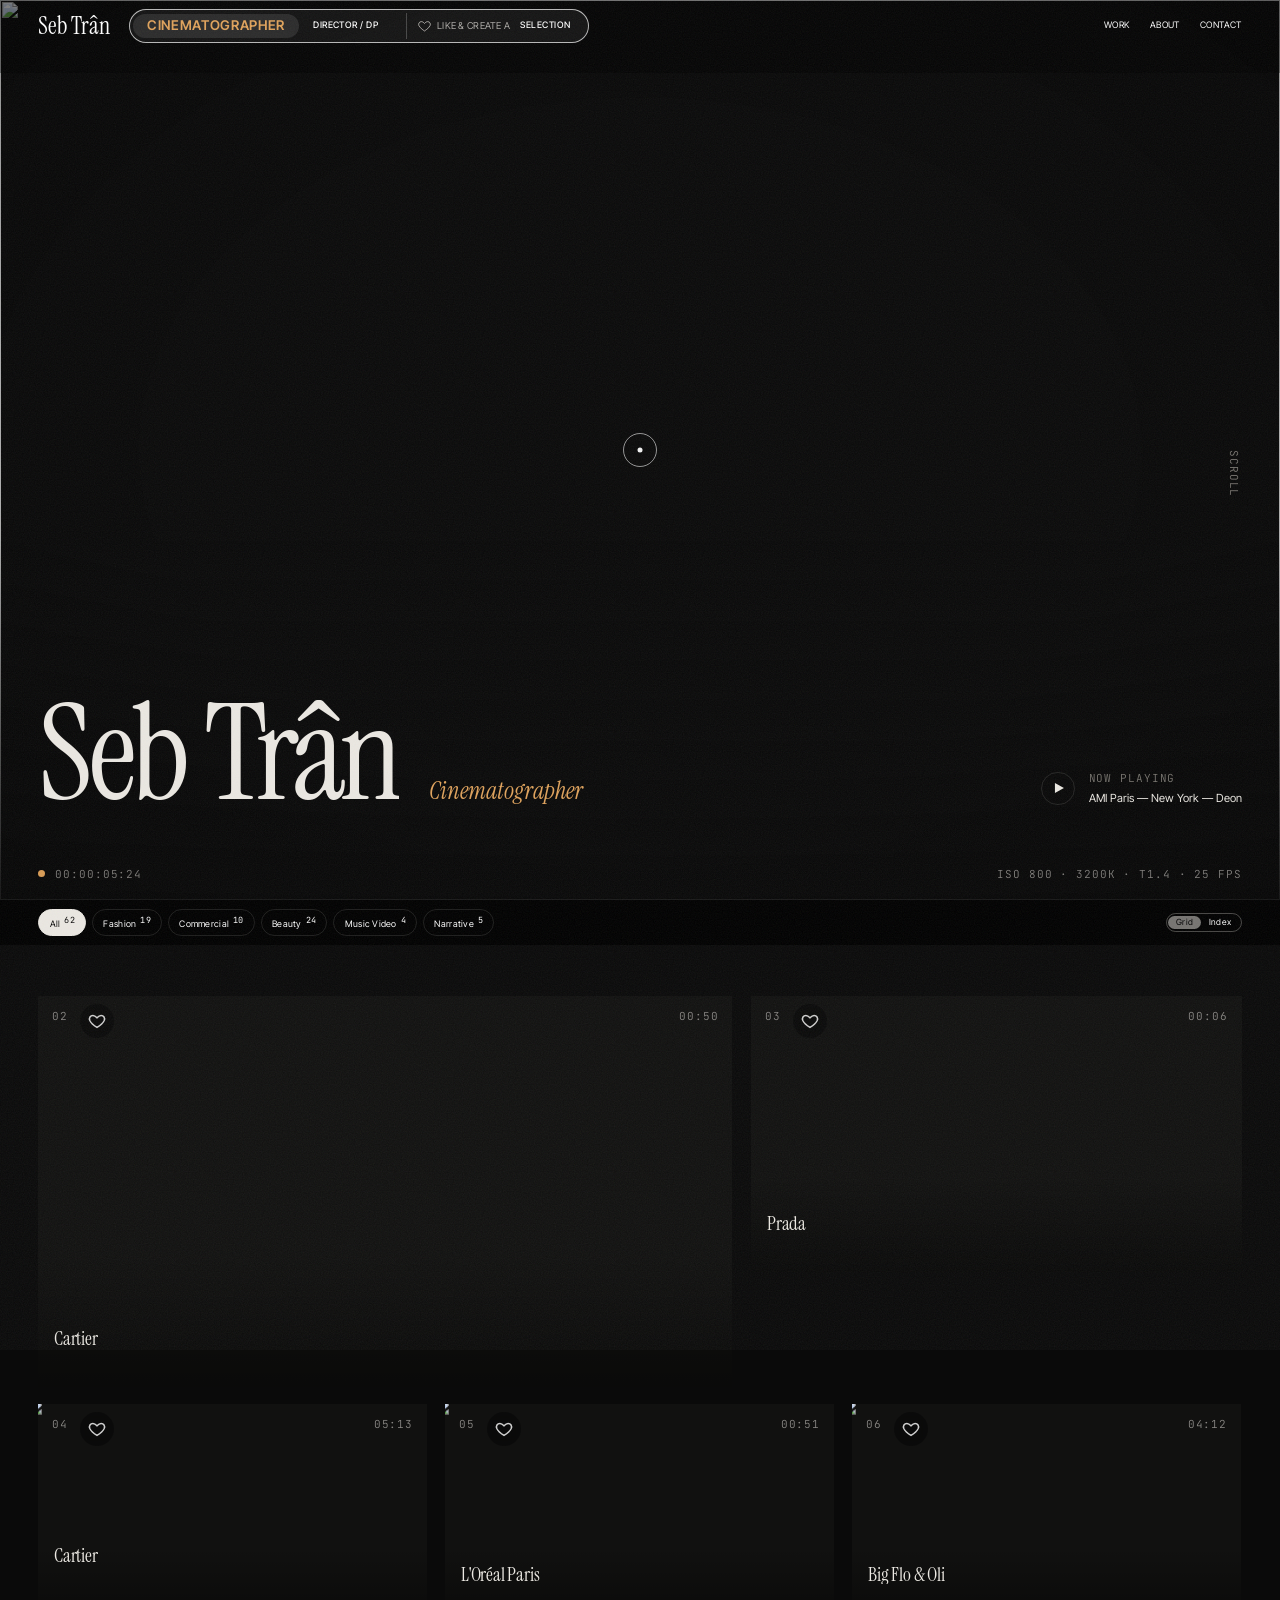
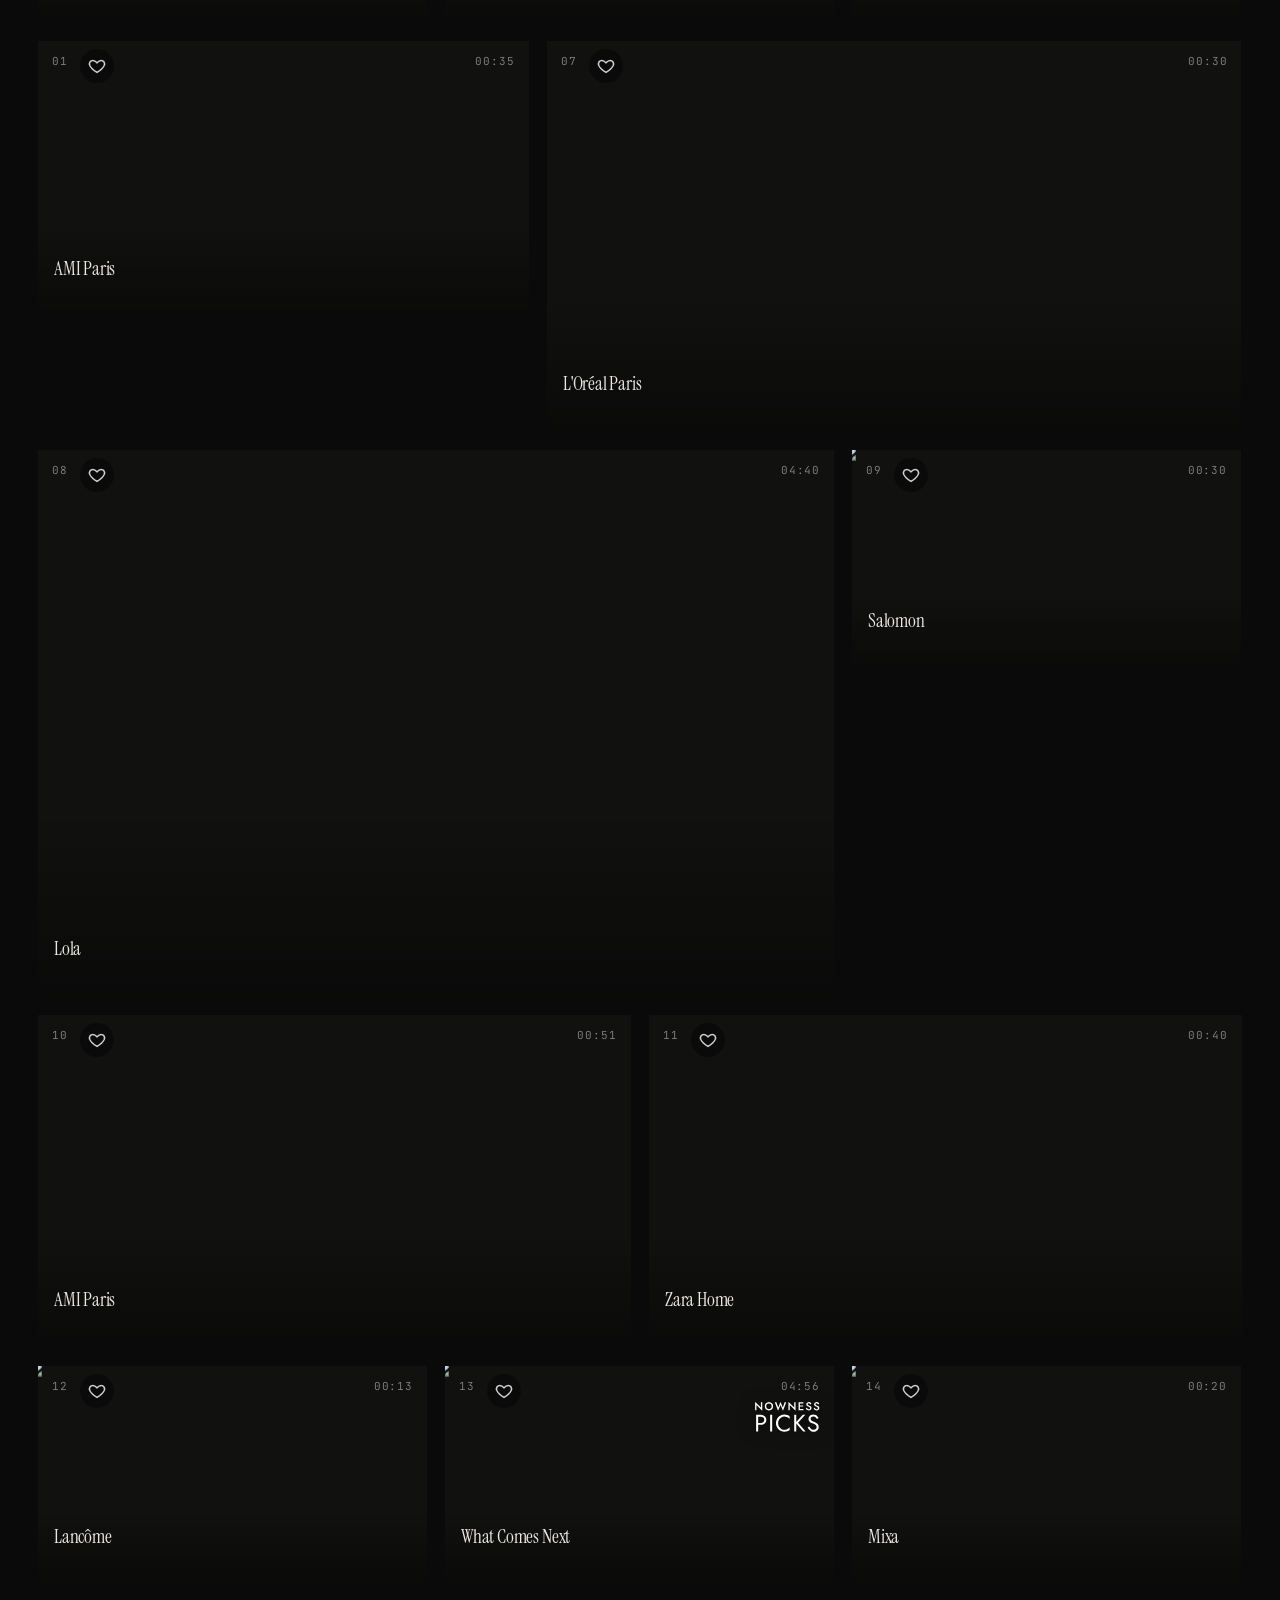
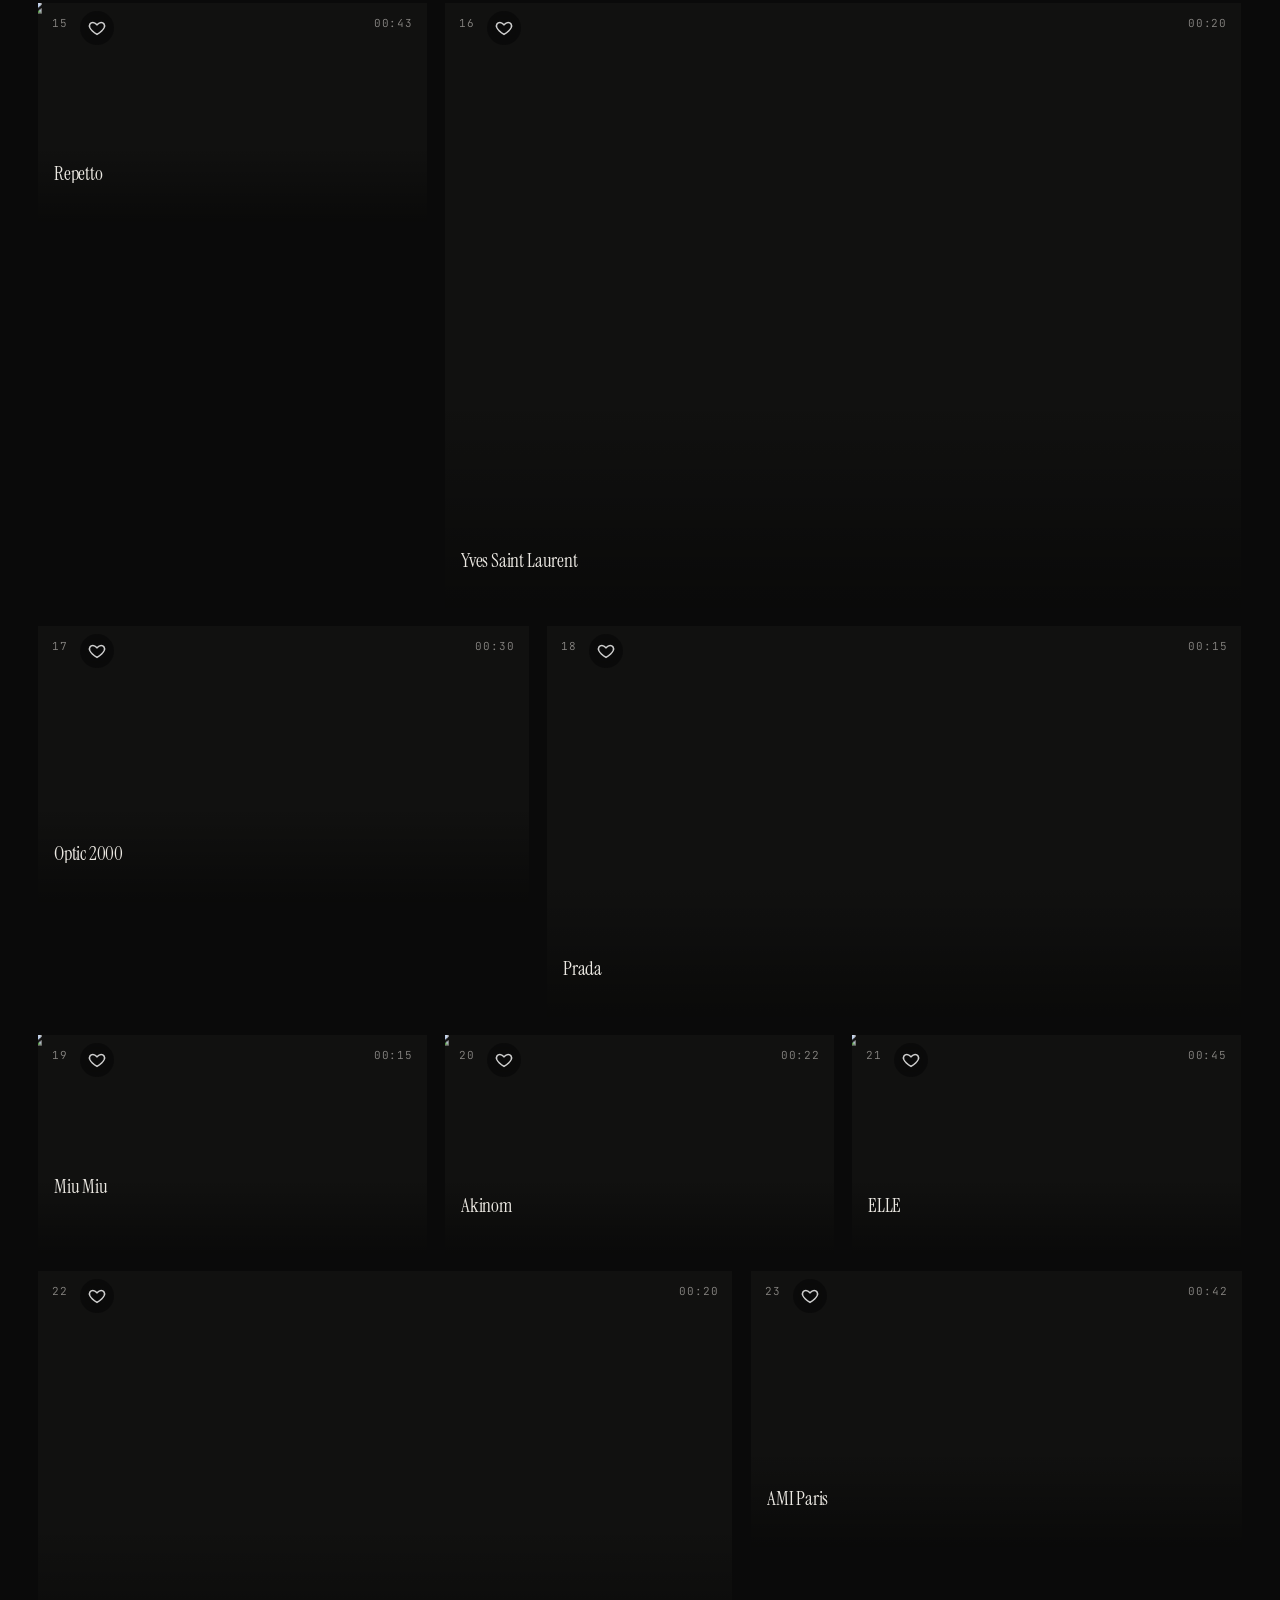
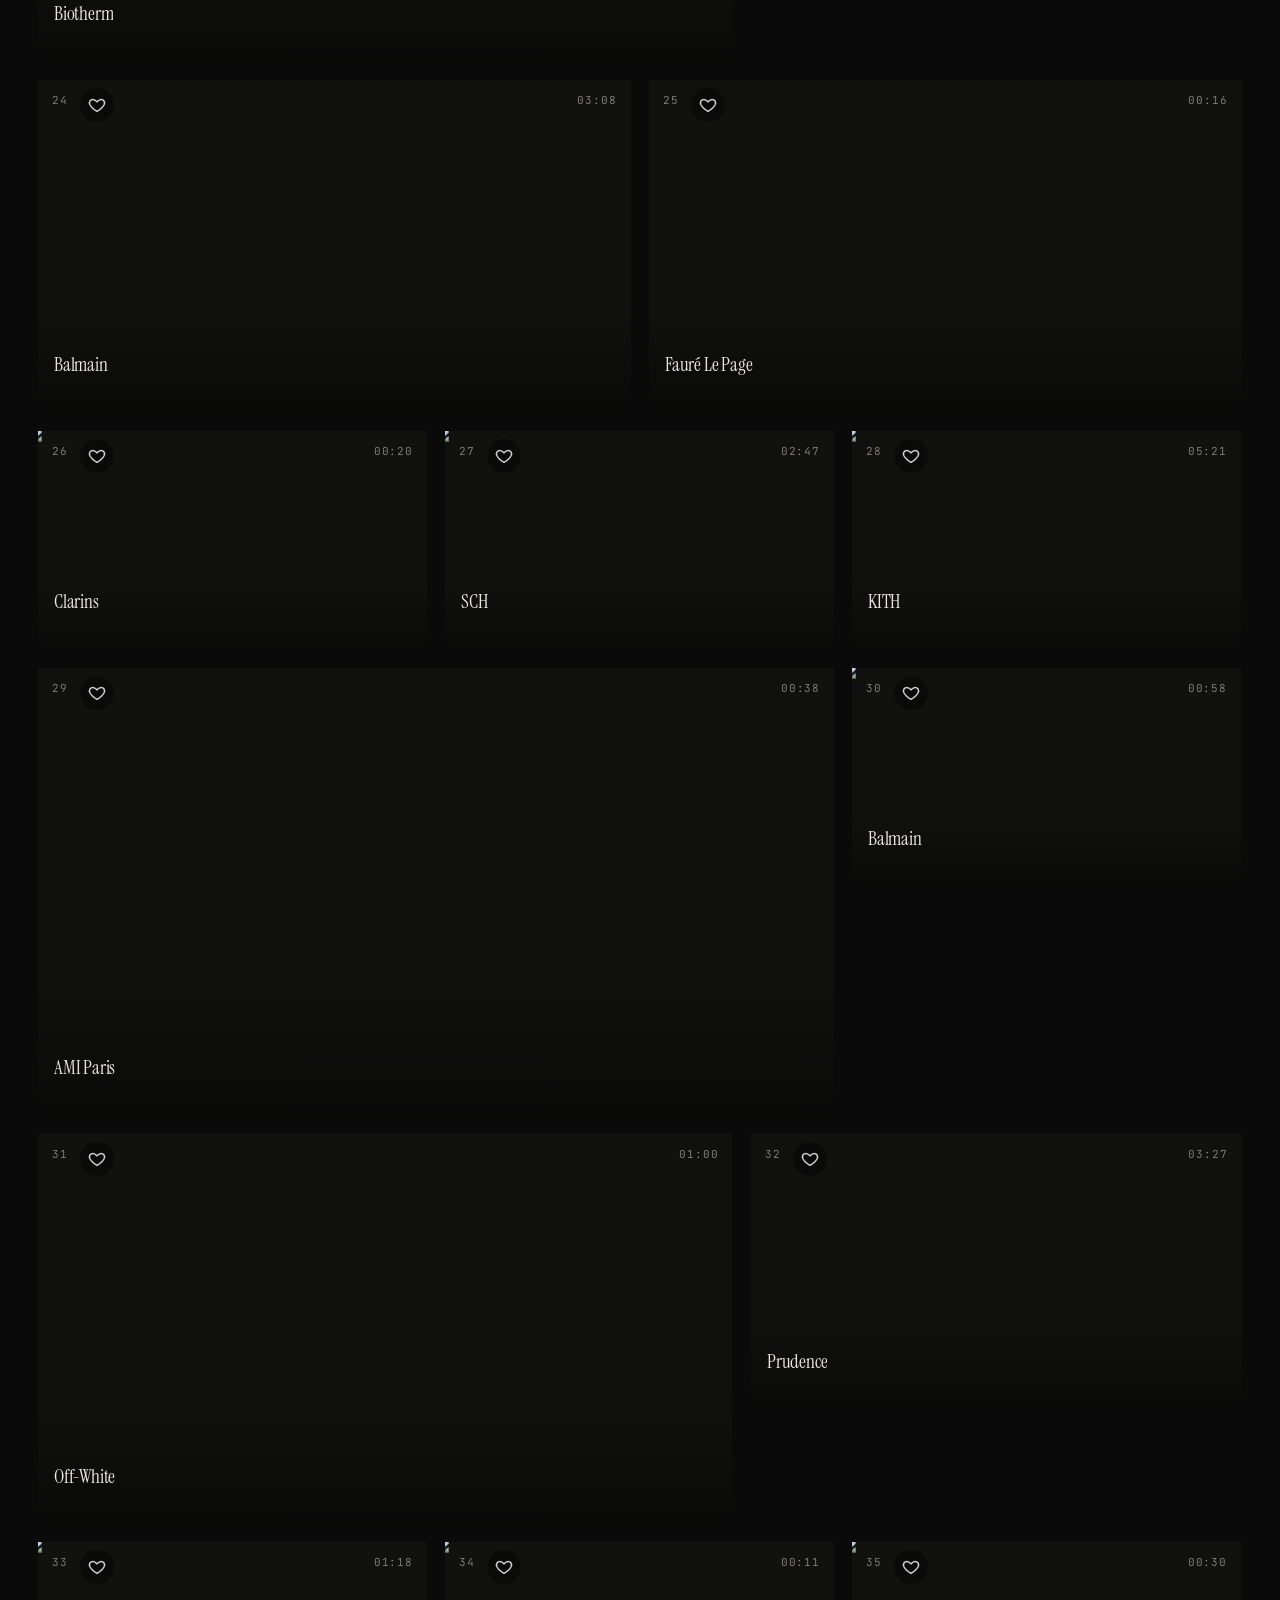
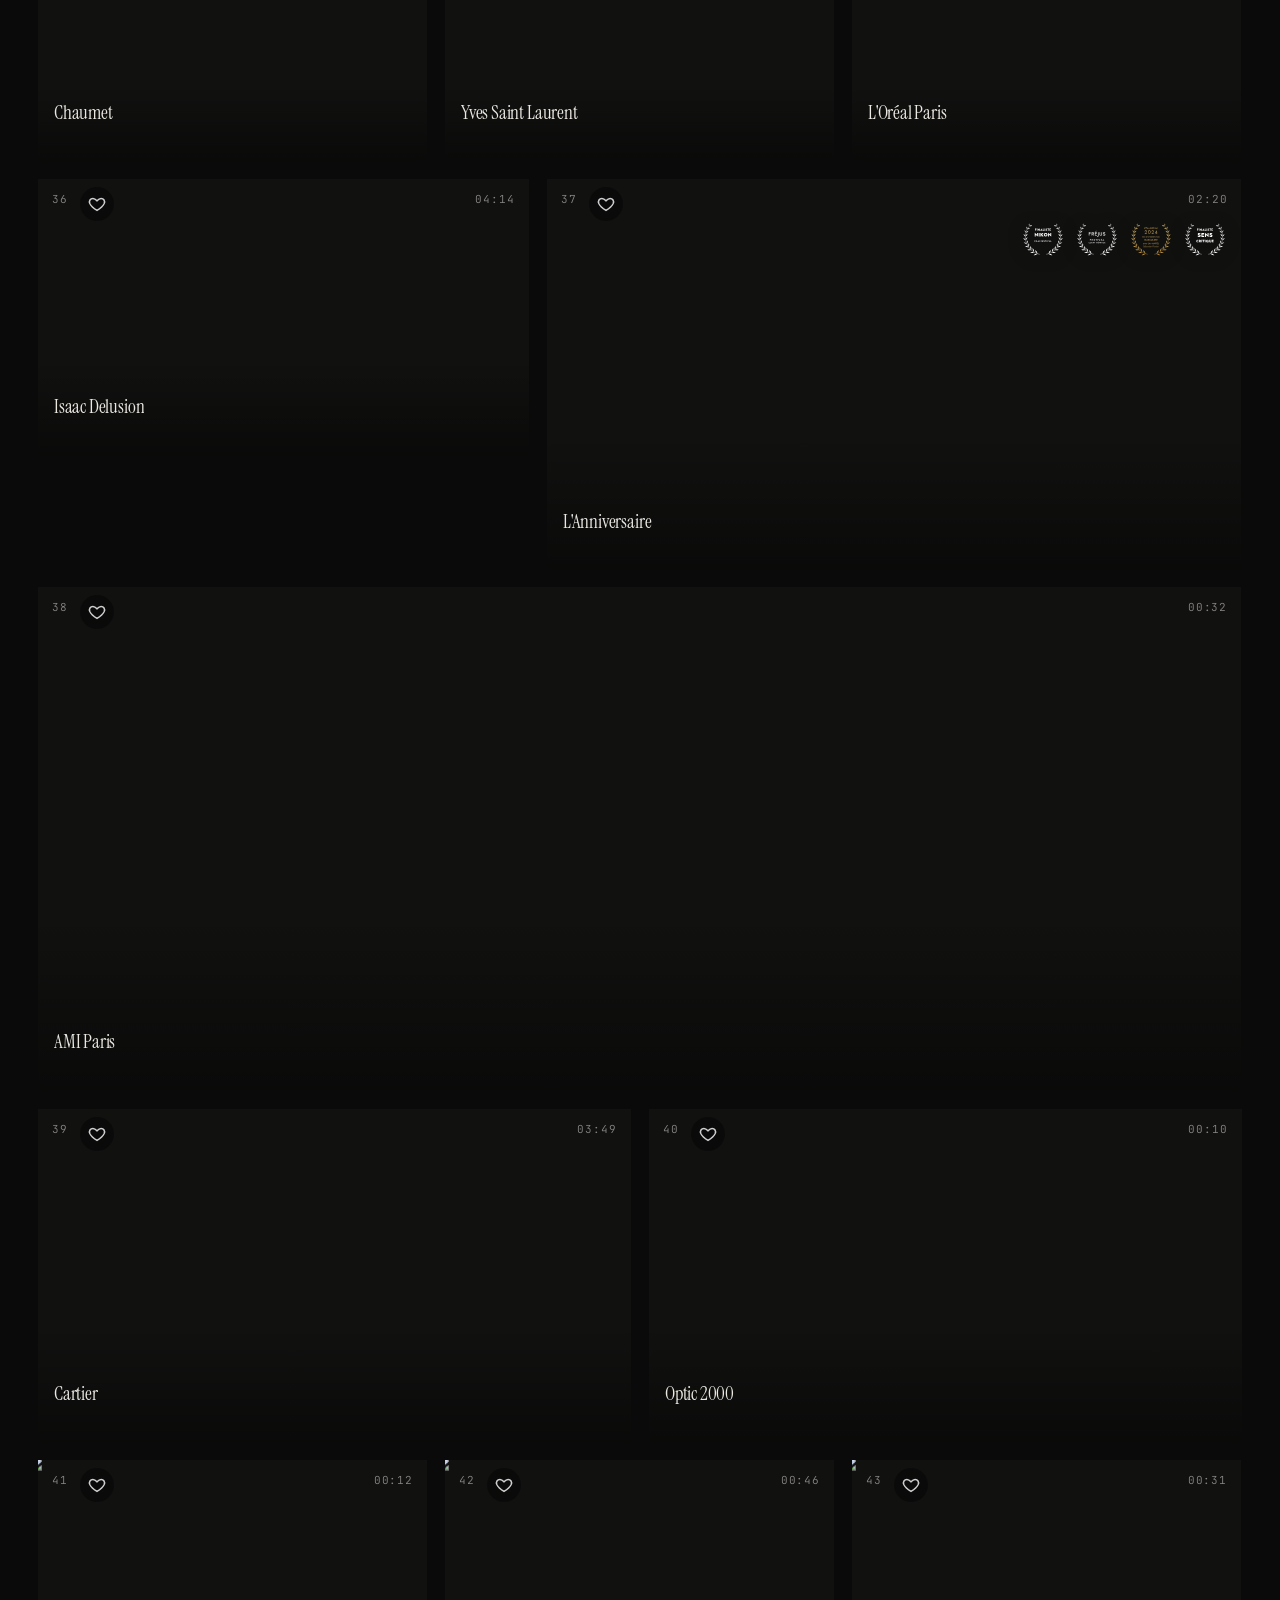
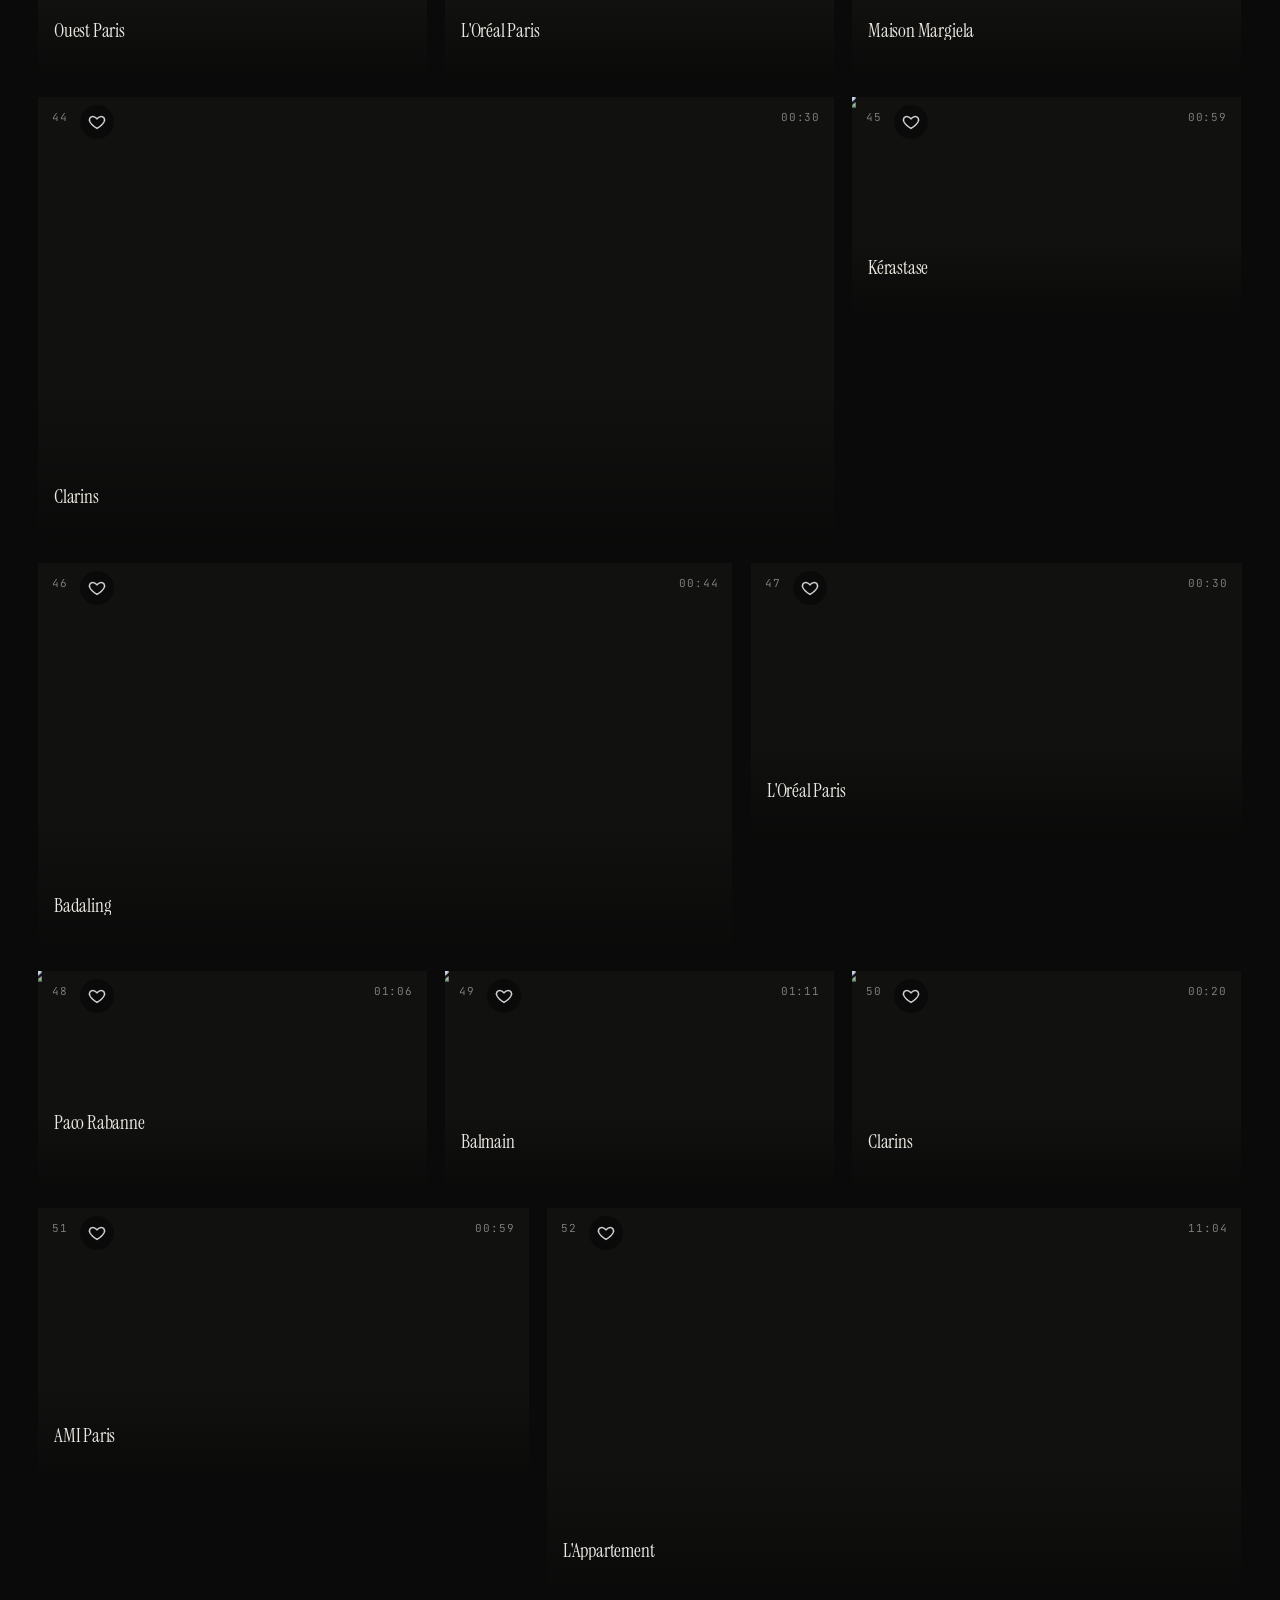
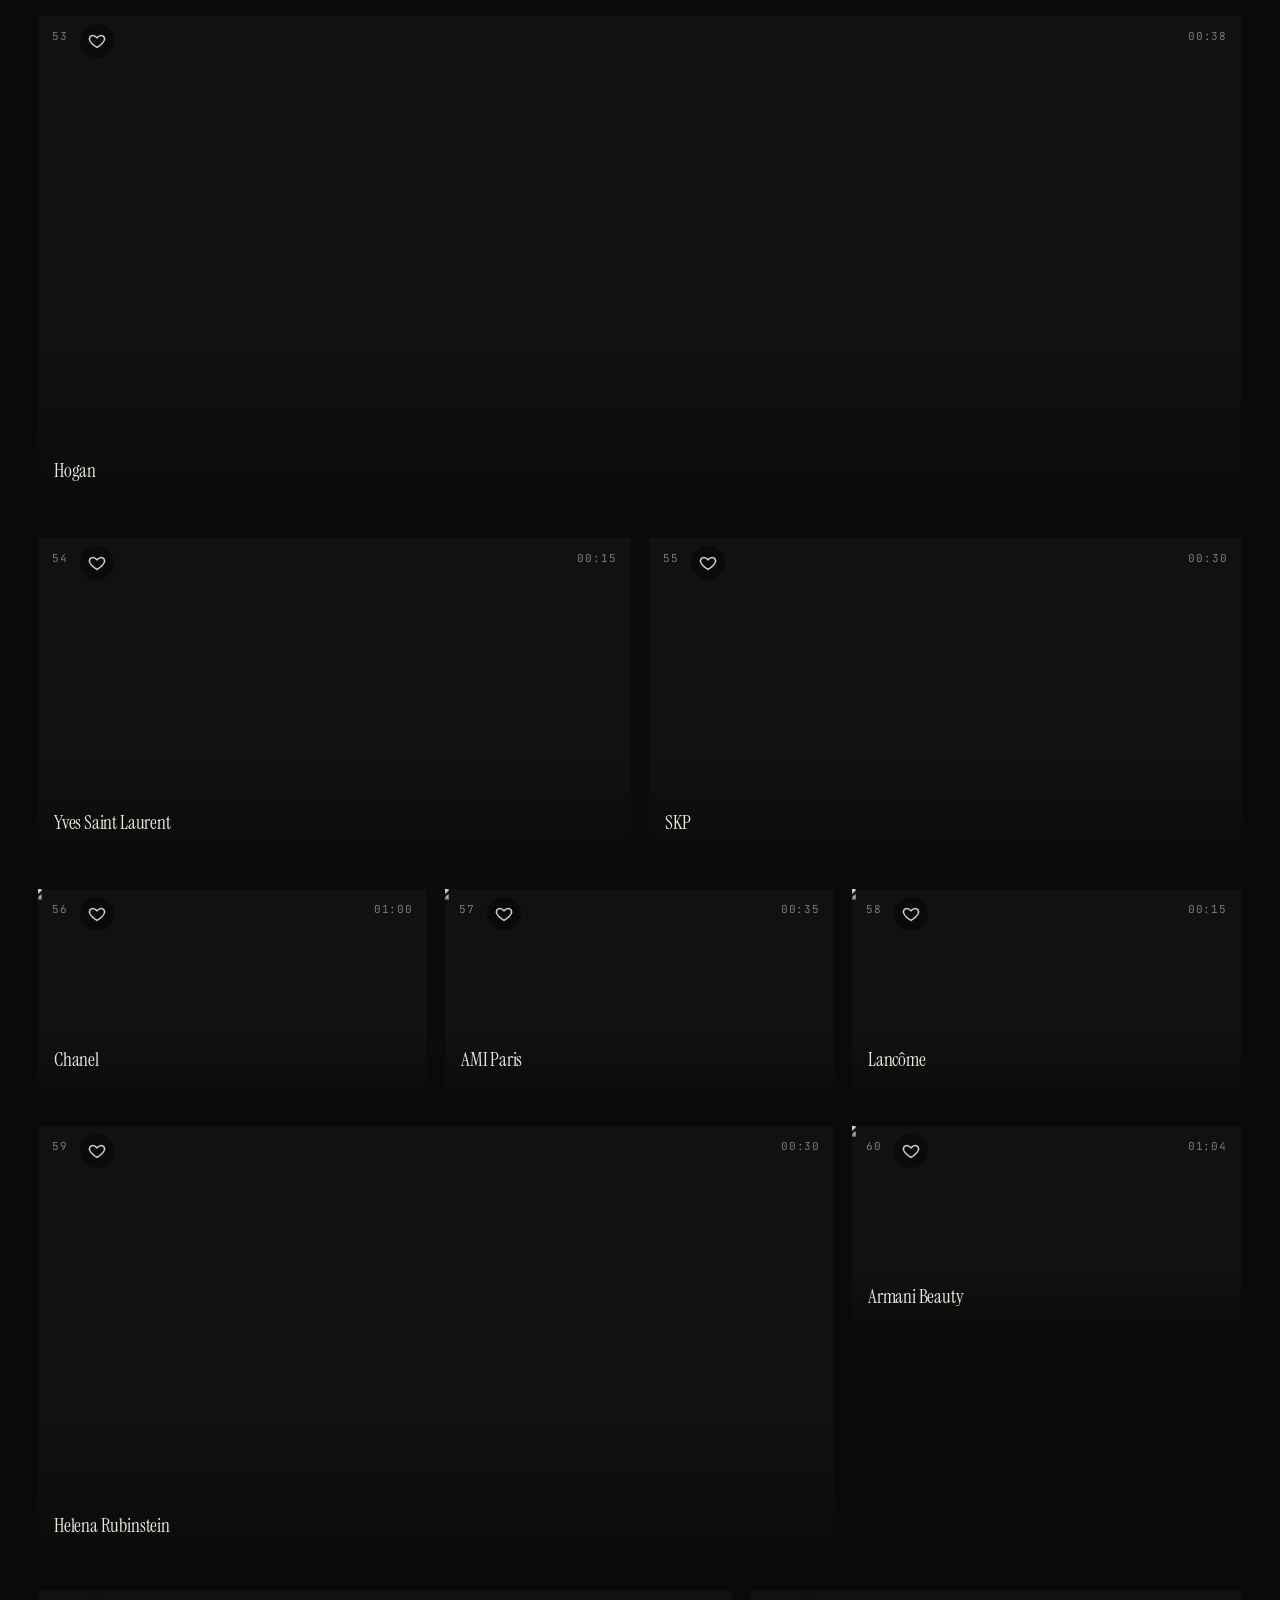
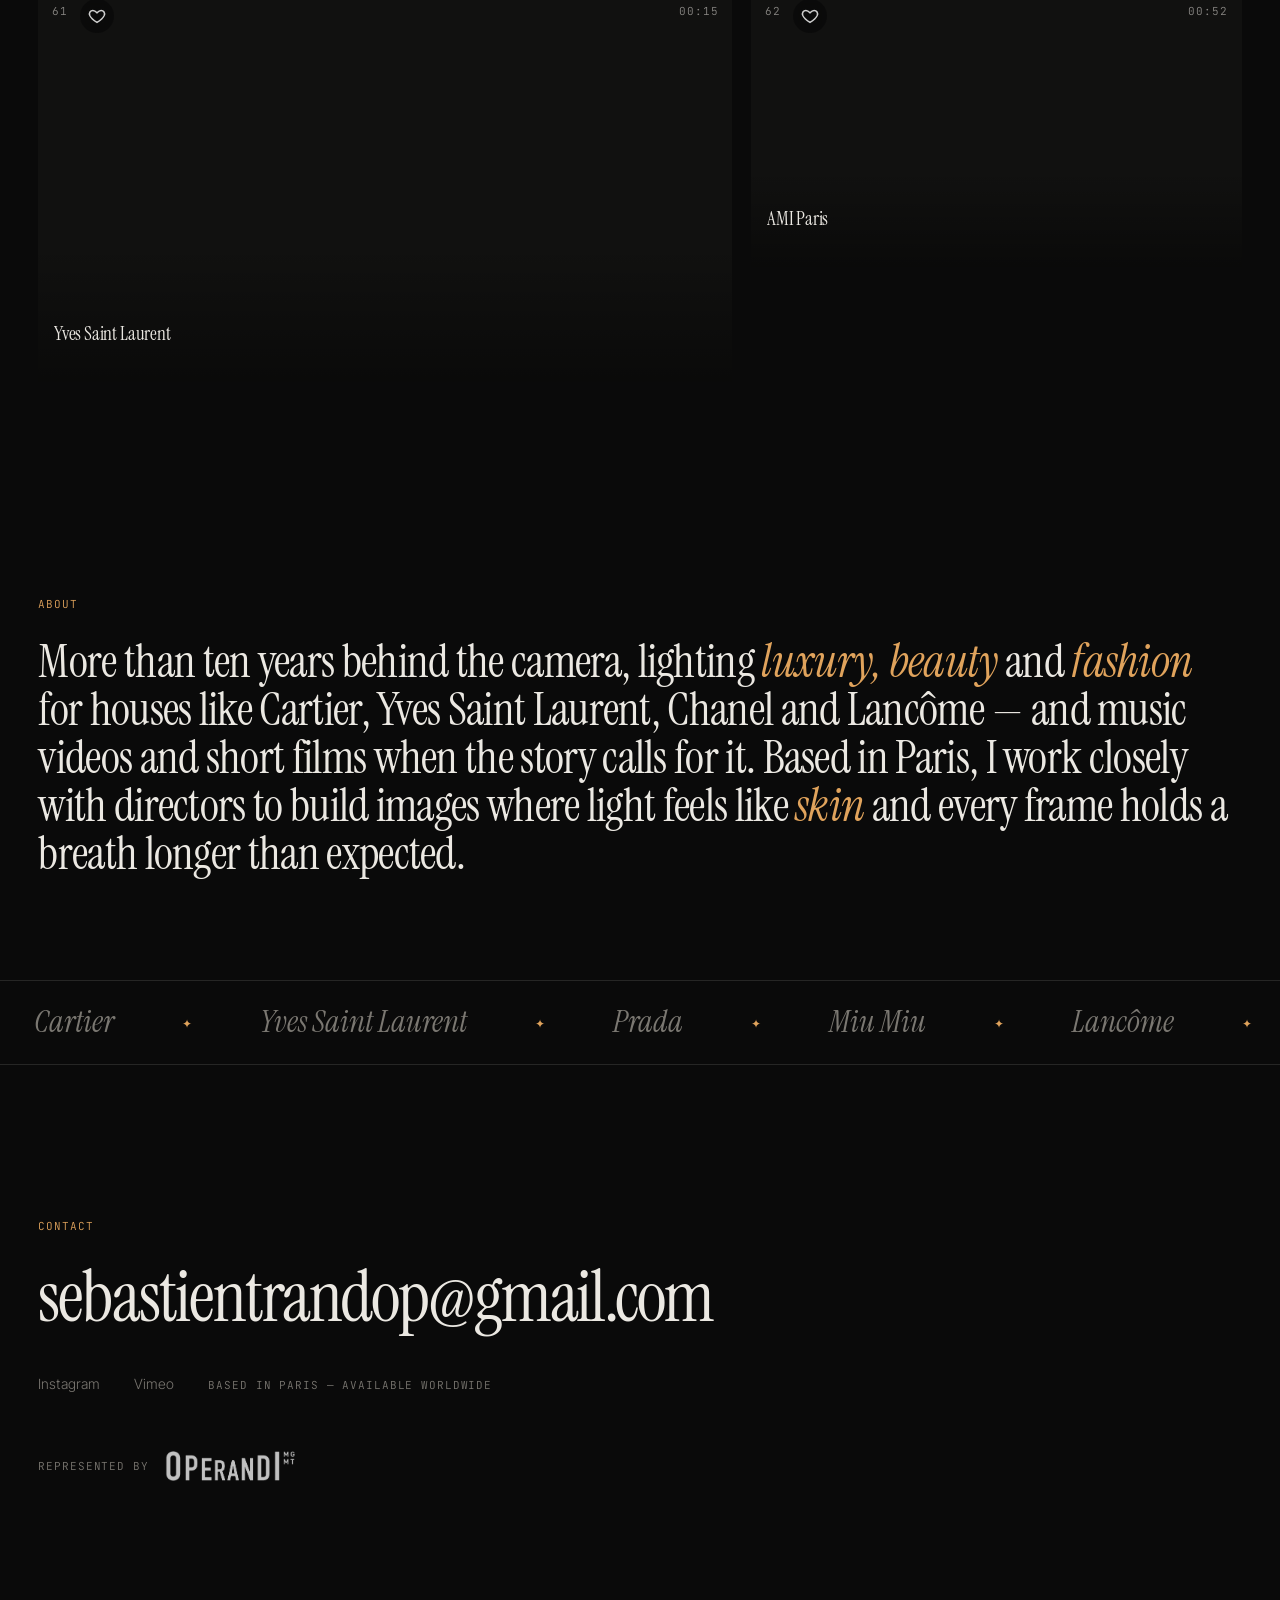
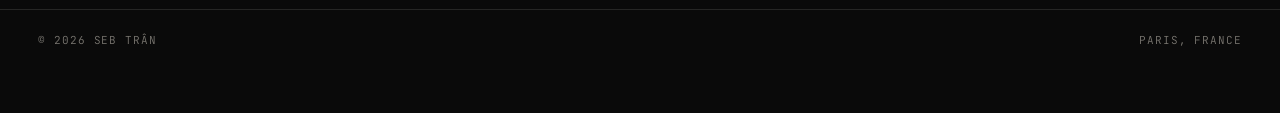
==== commit 36951b1c: "Sync depuis moodpics/sebtran@f2804bc" ====
--- a/index.html
+++ b/index.html
@@ -314,6 +314,6 @@
 
   <script src="https://player.vimeo.com/api/player.js"></script>
   <script src="films.js?v=8902d4bb"></script>
-  <script src="app.js?v=fe040485"></script>
+  <script src="app.js?v=fbef63c9"></script>
 </body>
 </html>
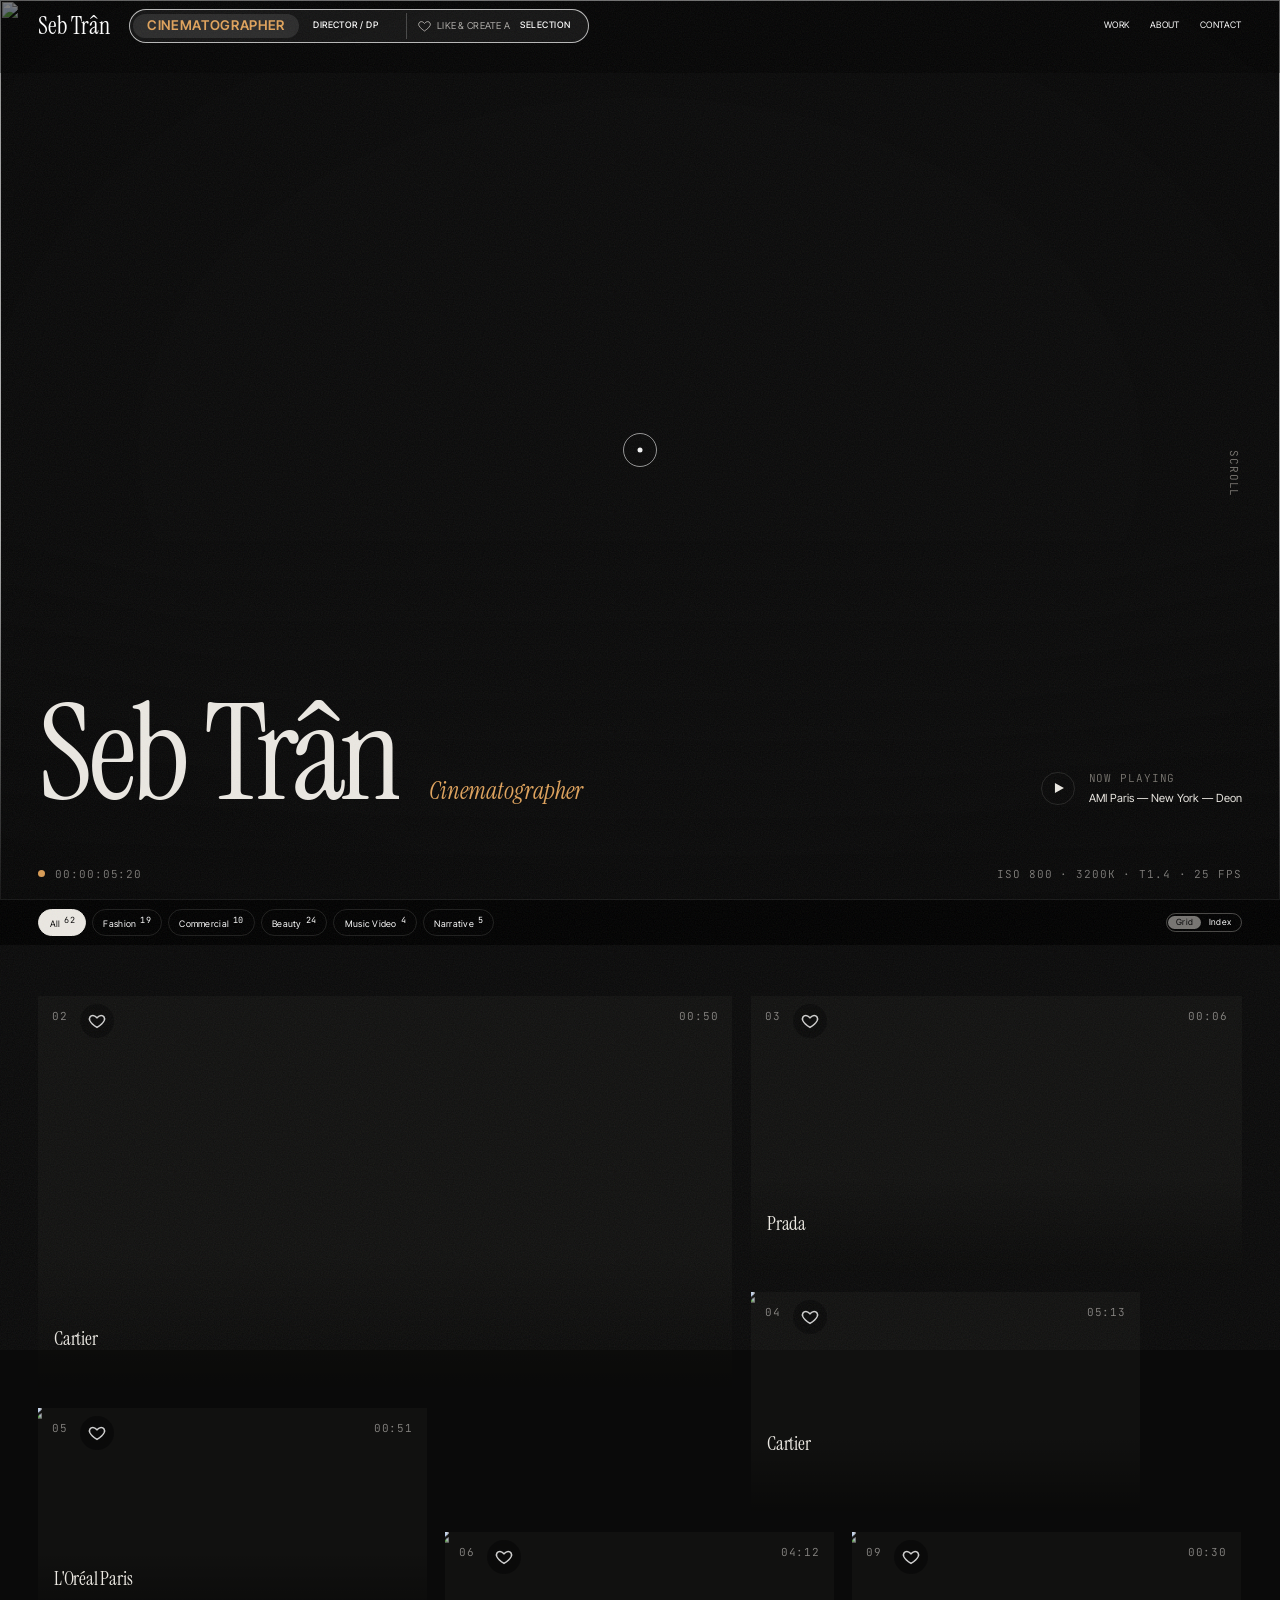
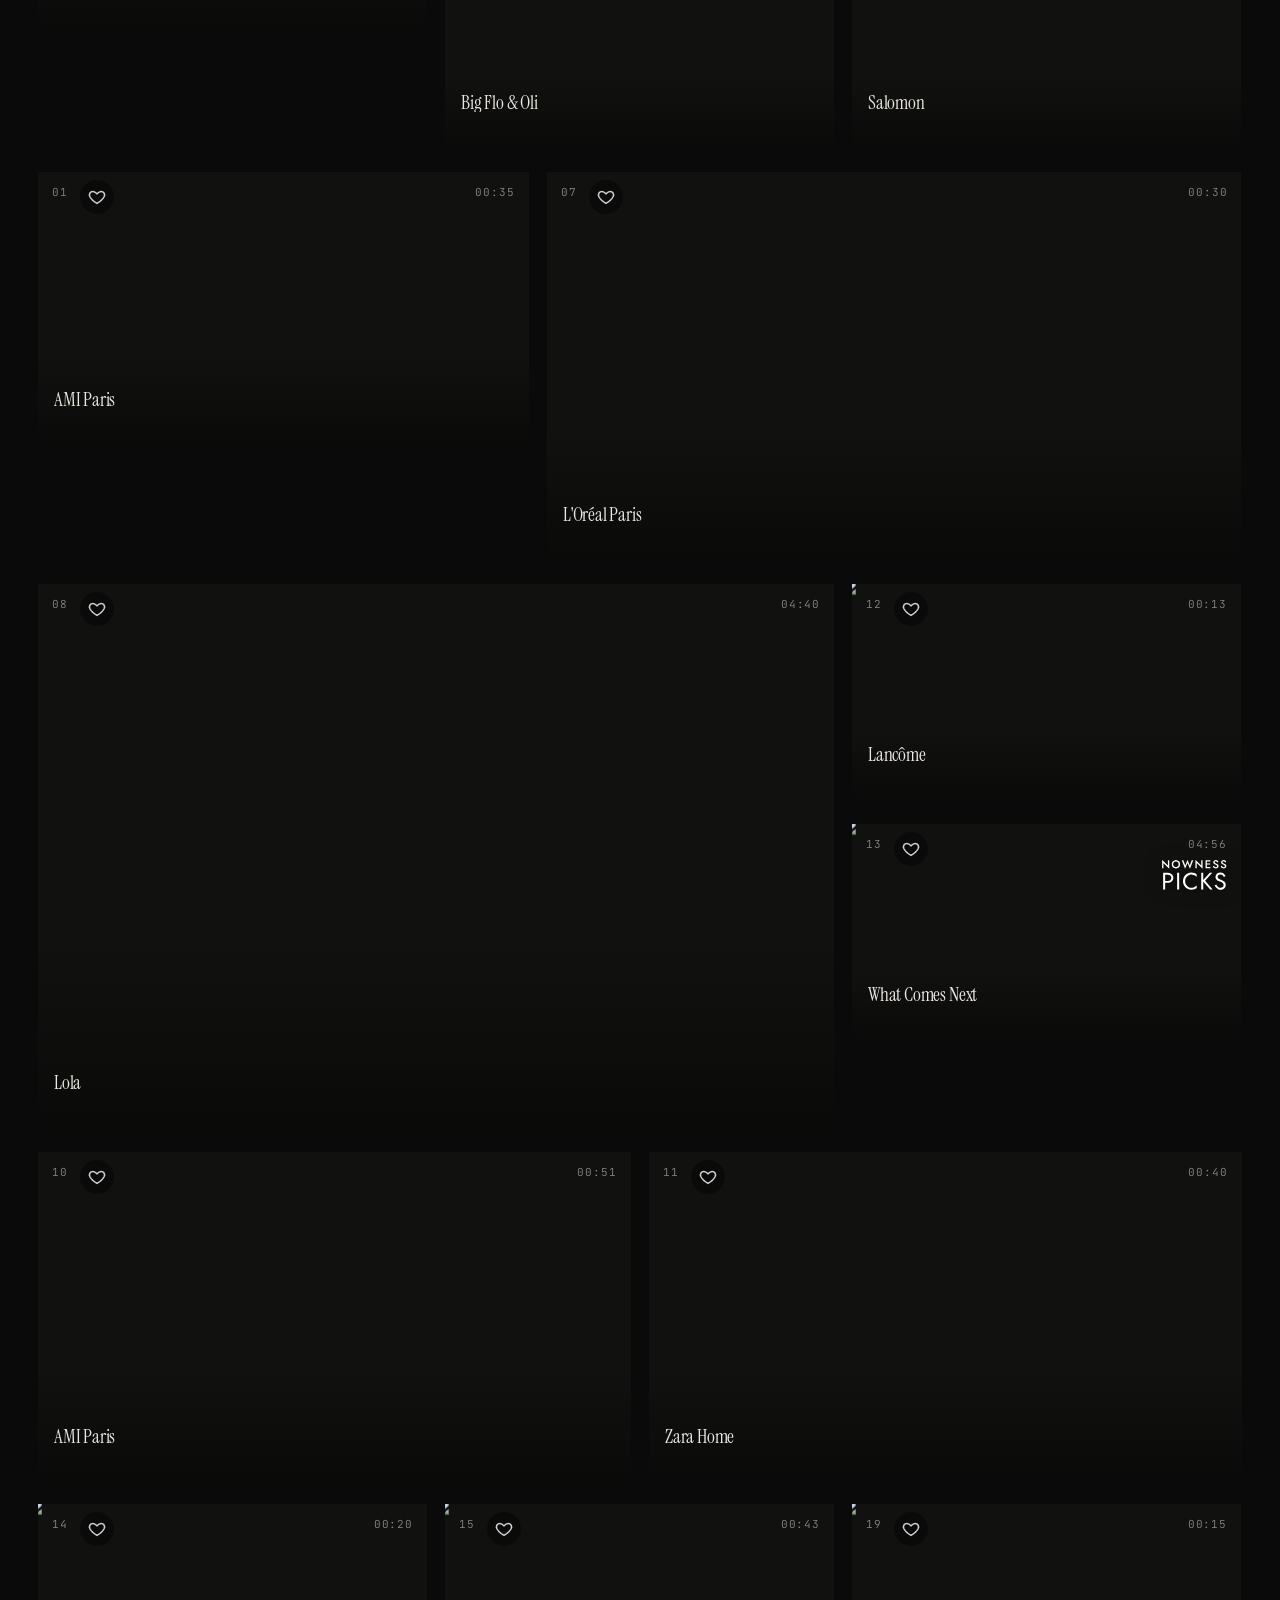
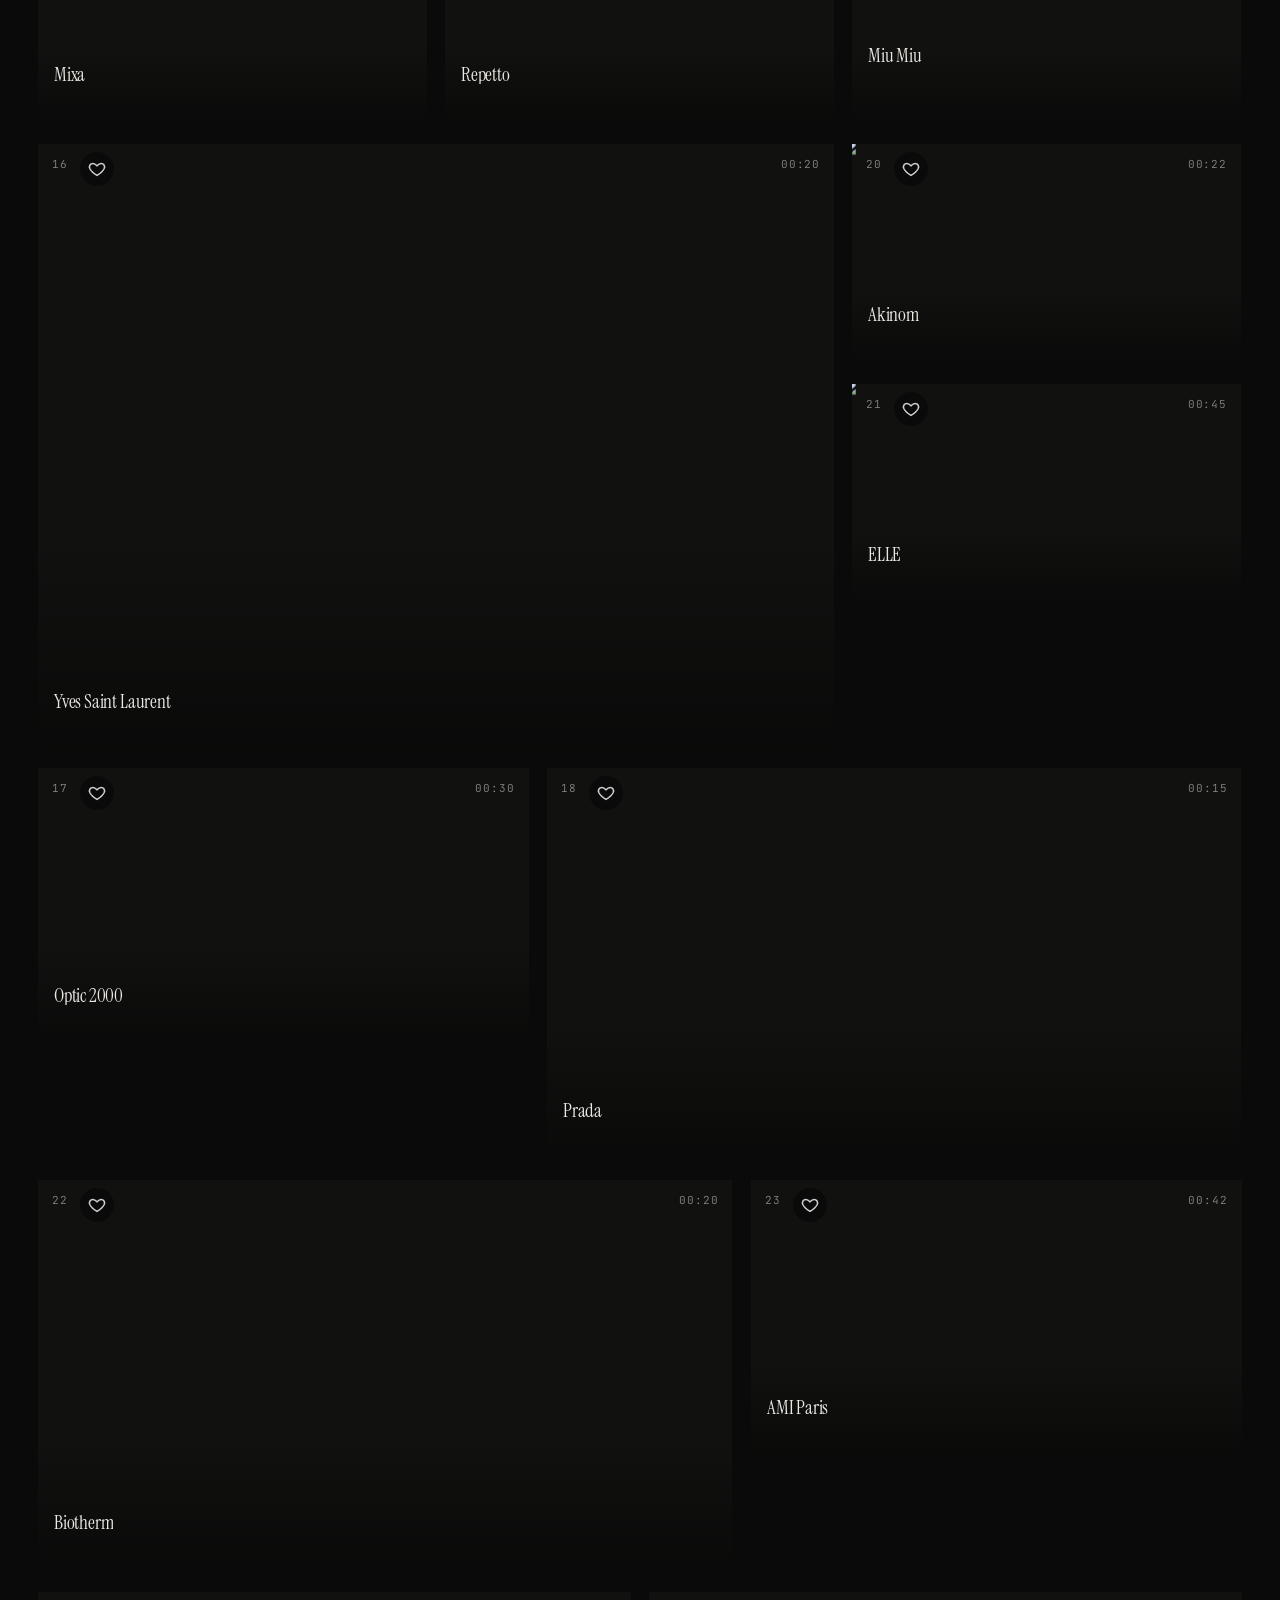
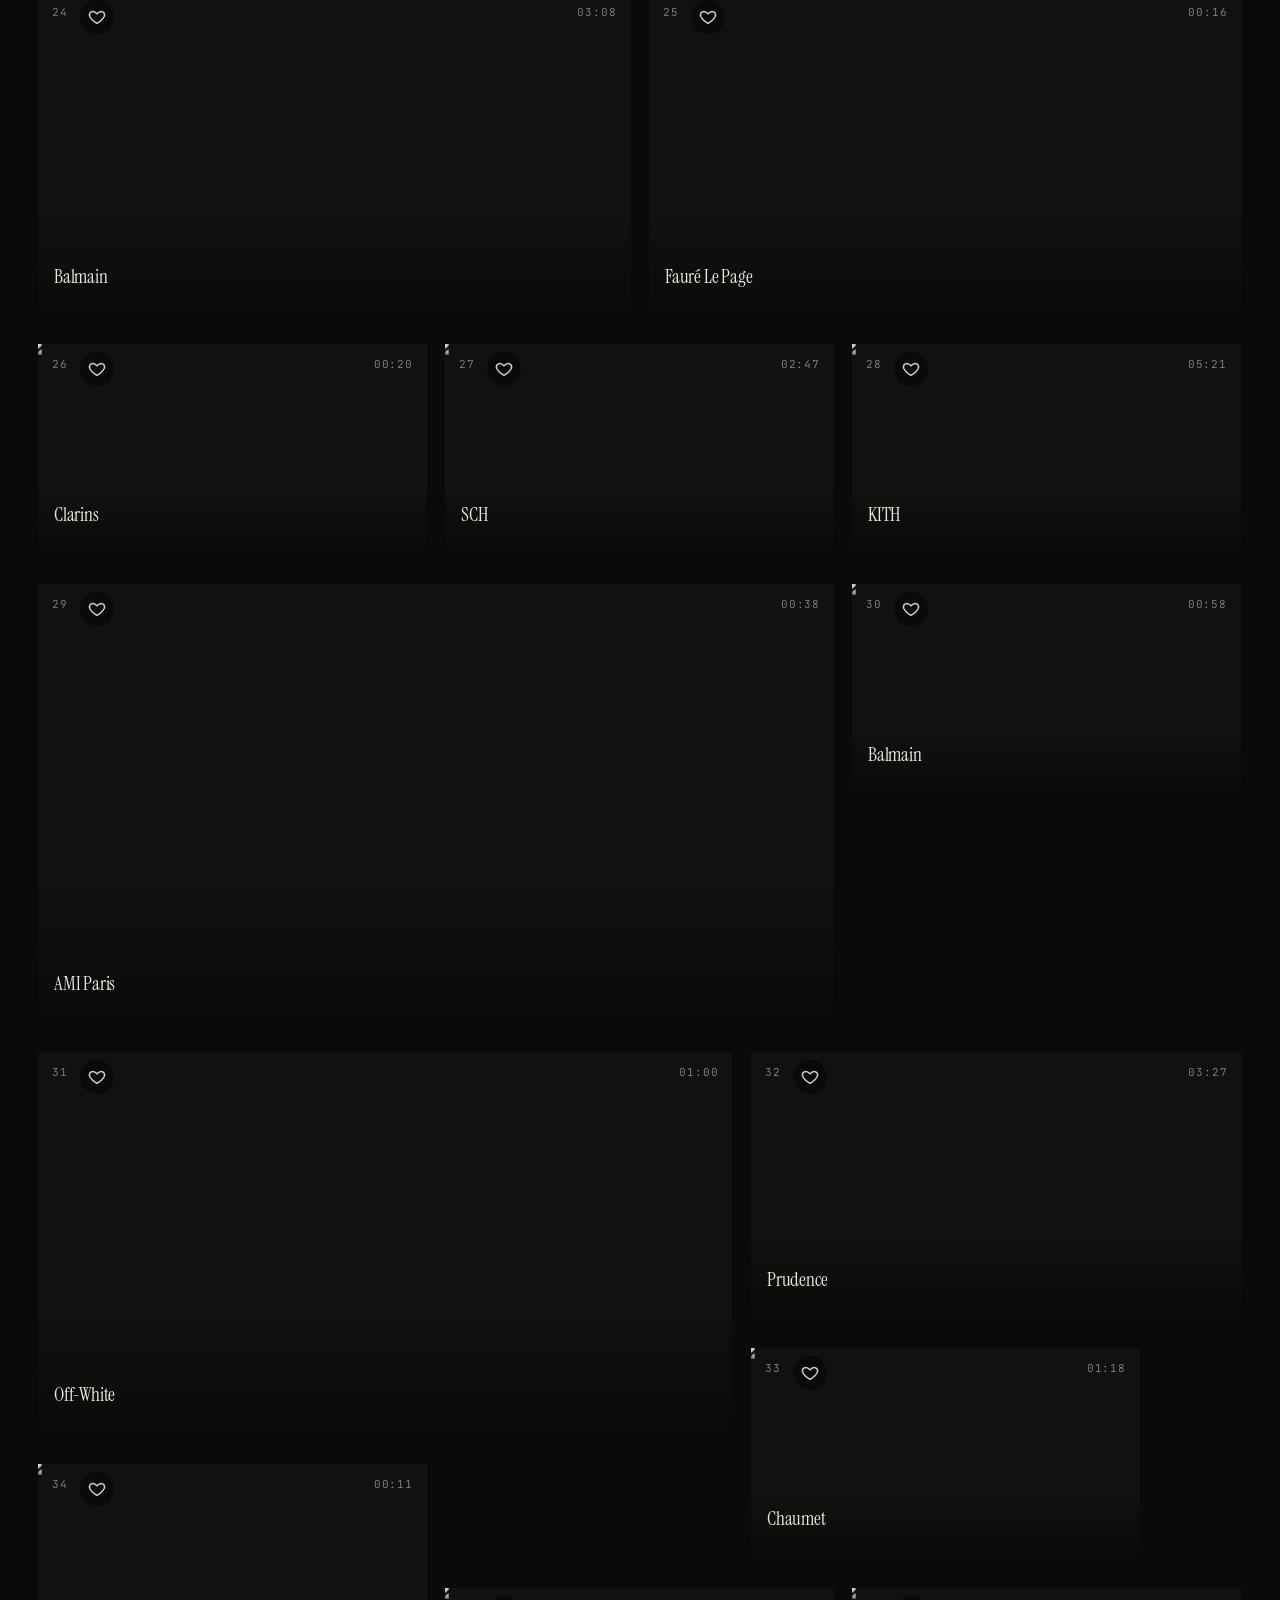
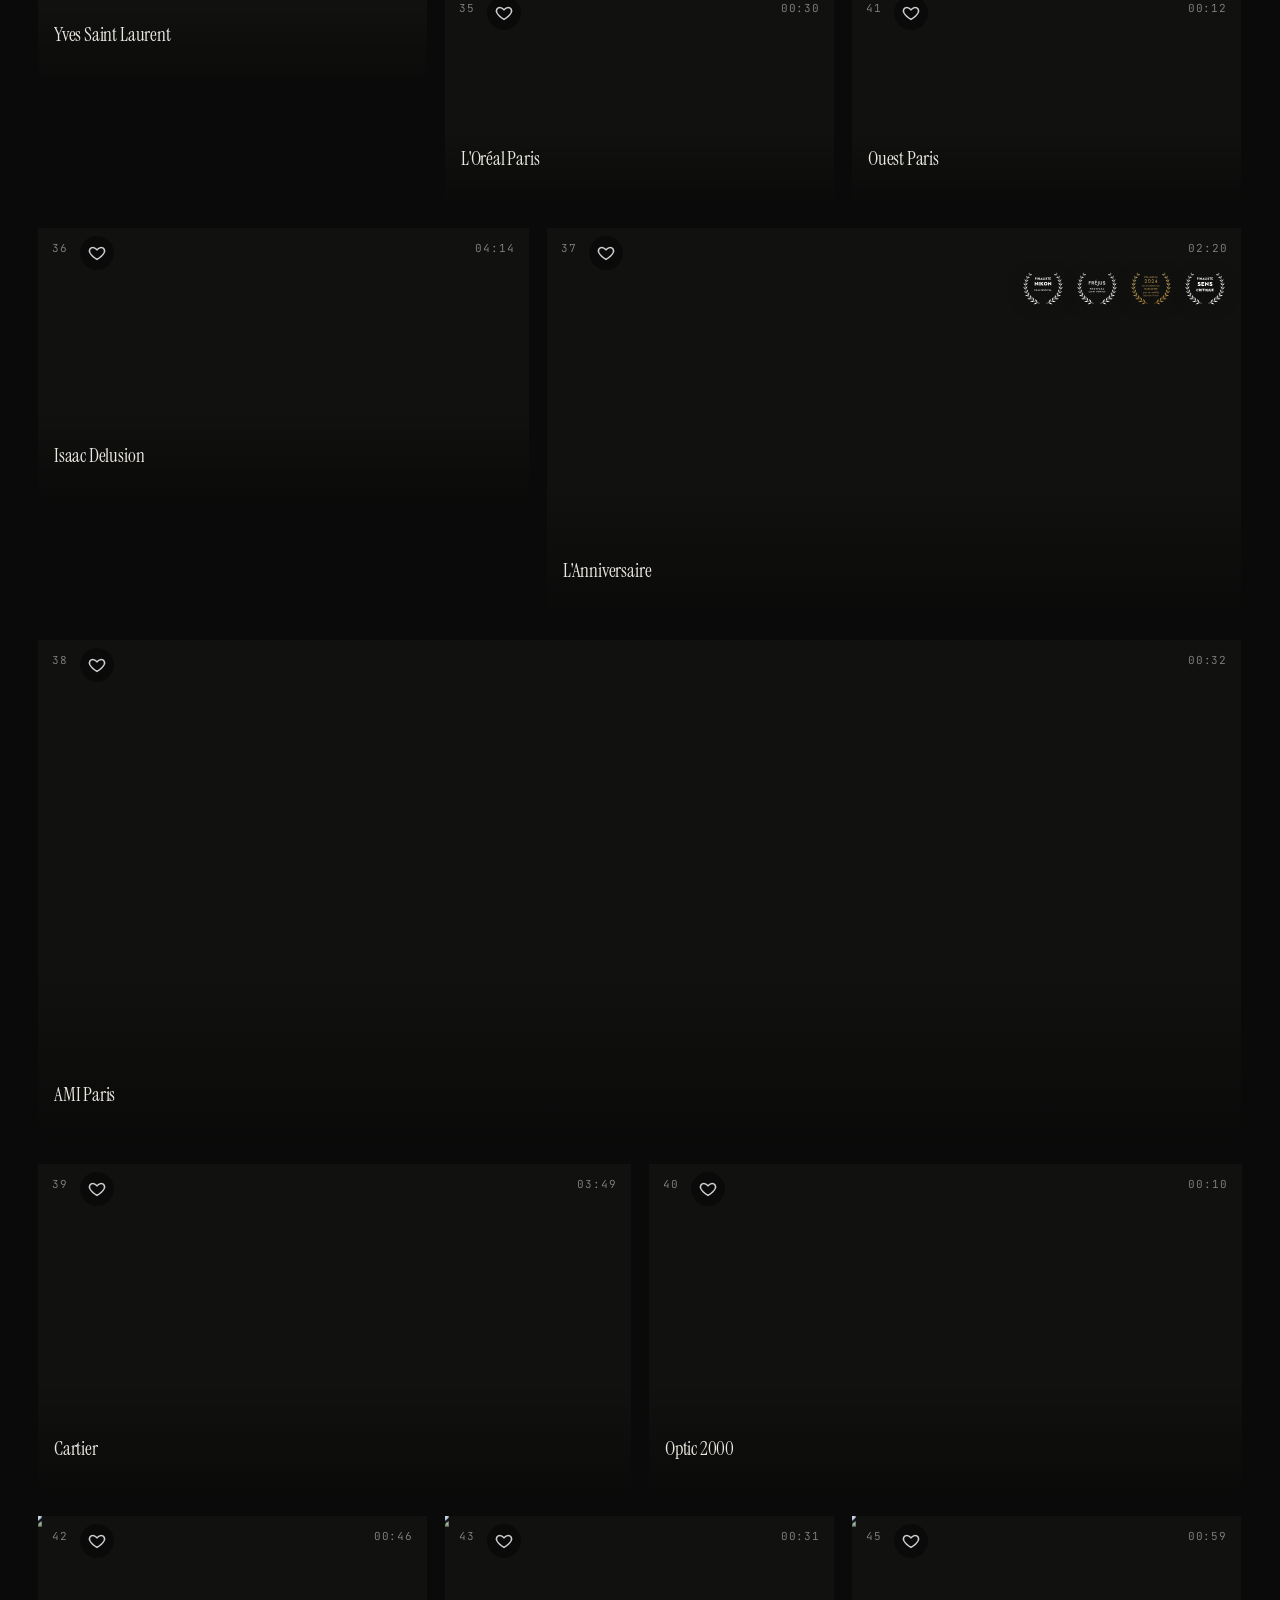
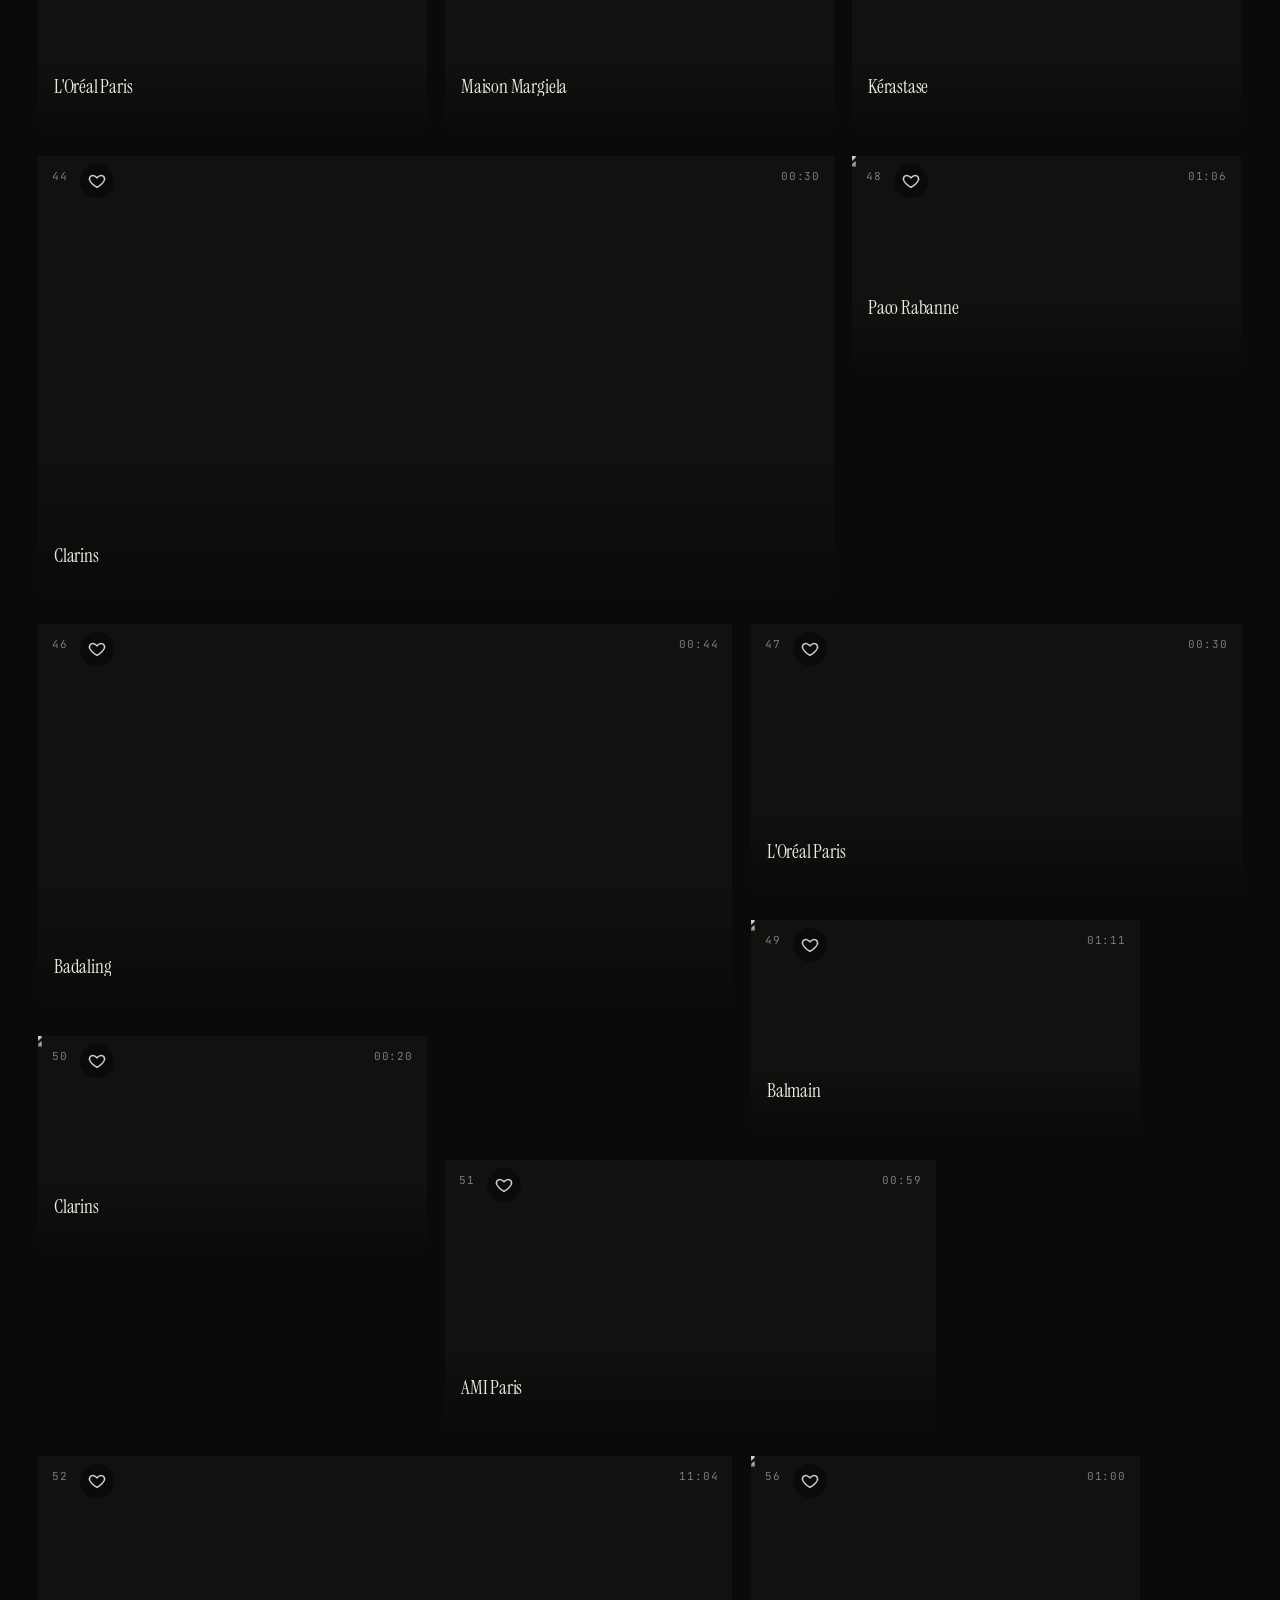
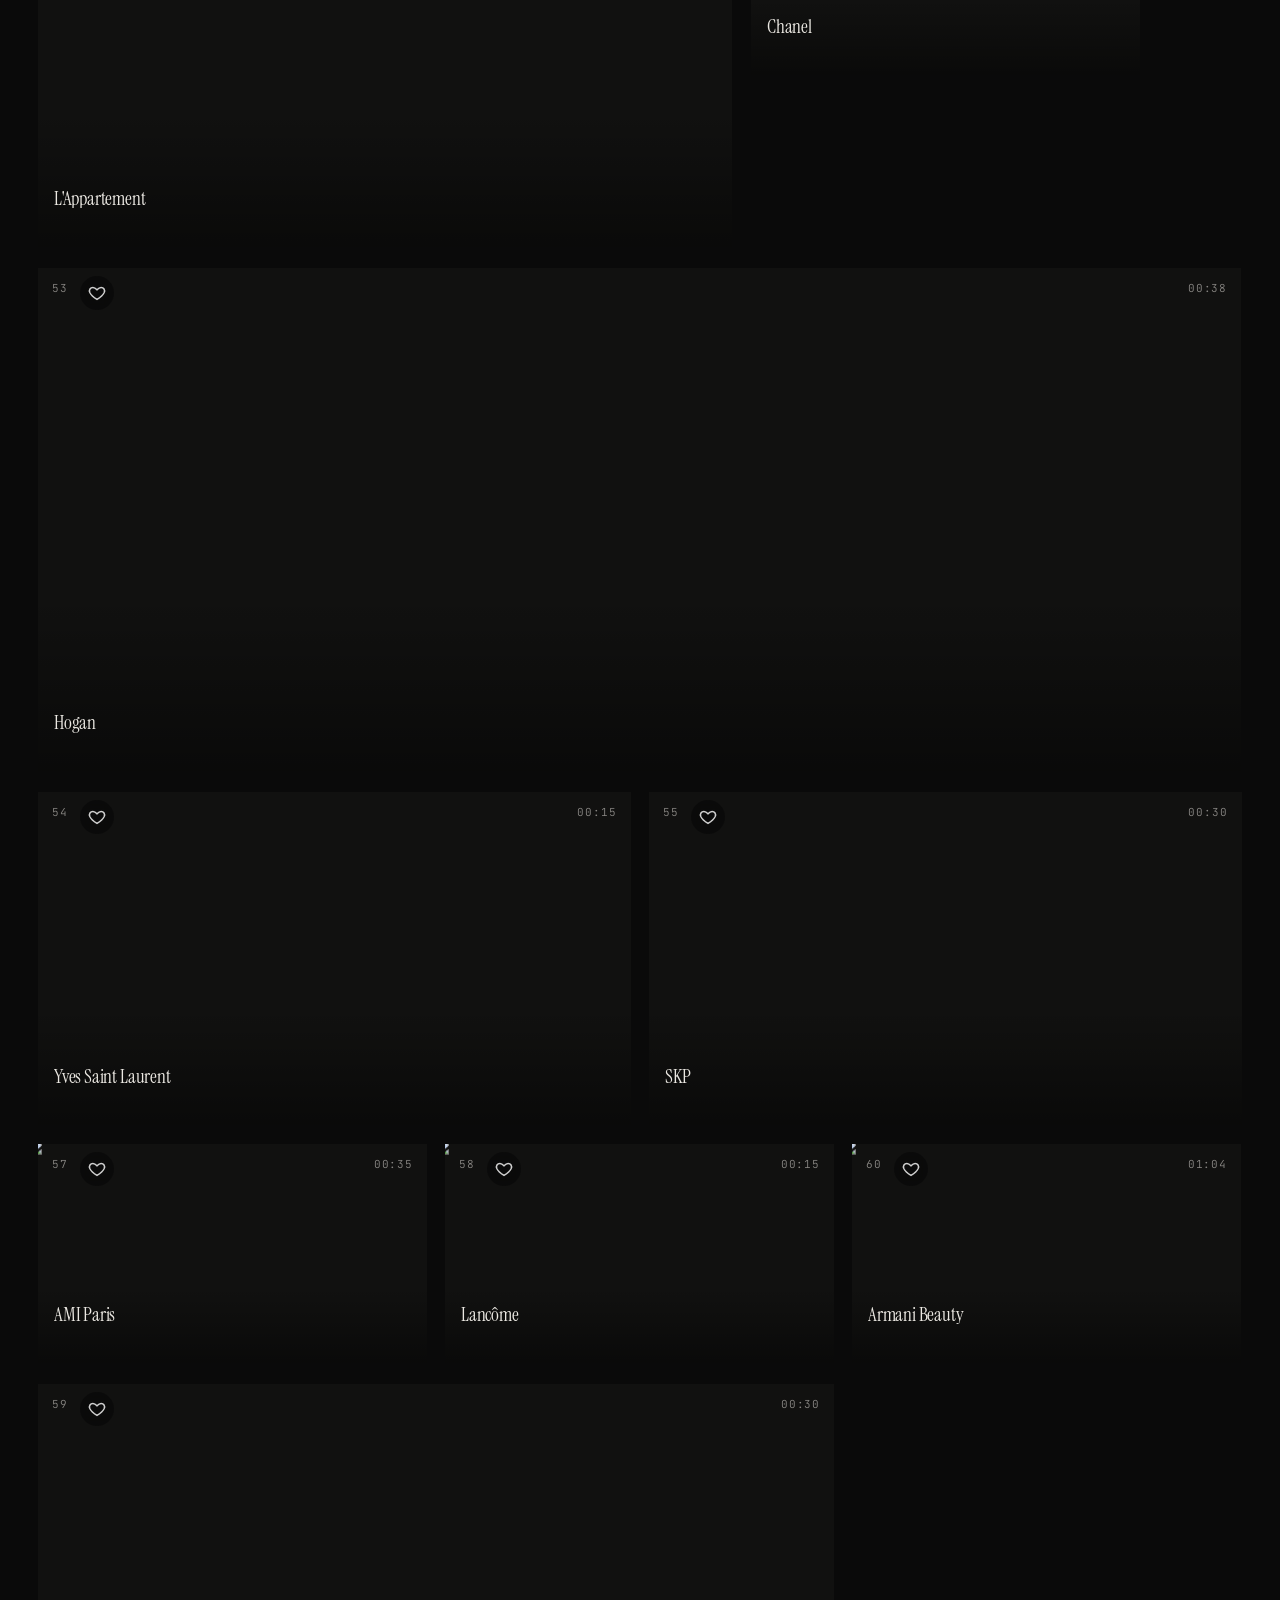
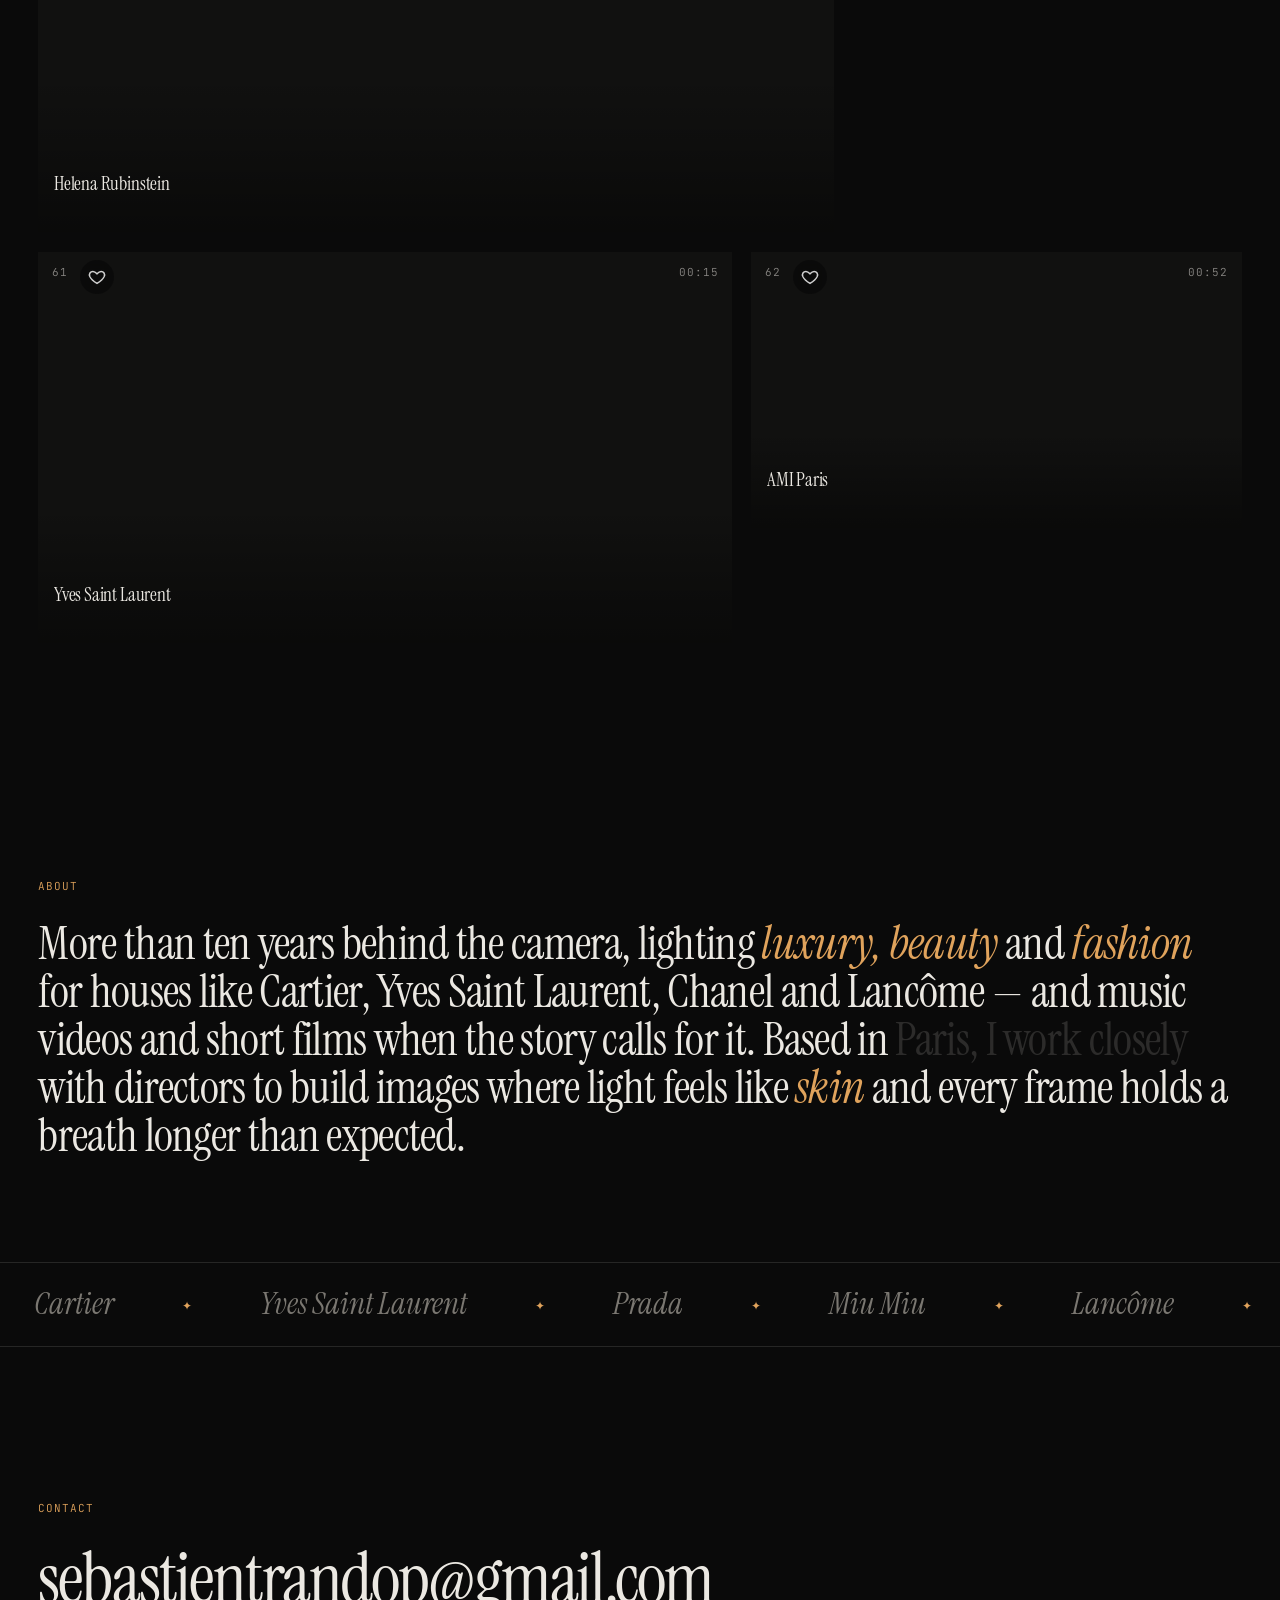
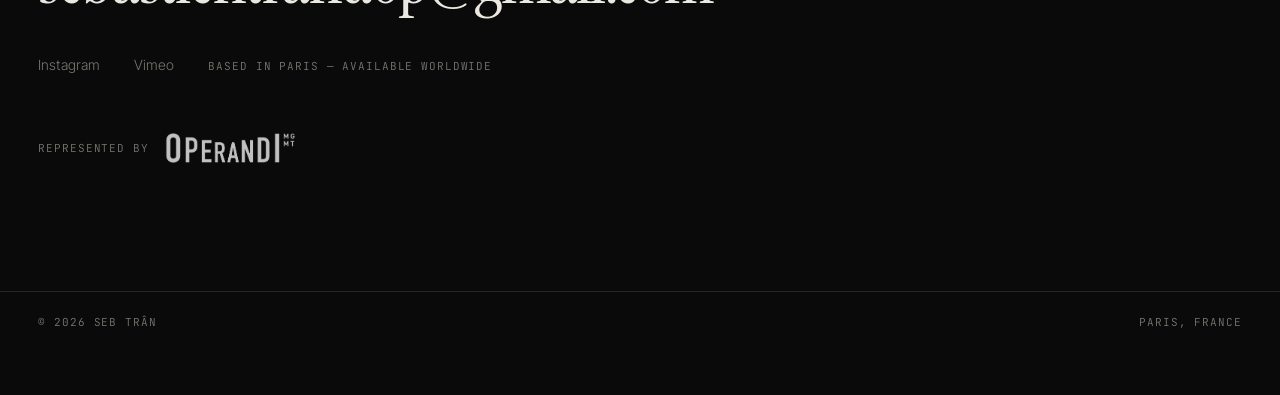
==== commit 9e023cac: "Sync depuis moodpics/sebtran@c614672" ====
--- a/index.html
+++ b/index.html
@@ -70,7 +70,7 @@
     ]
   }
   </script>
-  <link rel="stylesheet" href="style.css?v=3094bbf7">
+  <link rel="stylesheet" href="style.css?v=864c39fc">
 </head>
 <body class="is-loading top-idle at-hero">
 
@@ -314,6 +314,6 @@
 
   <script src="https://player.vimeo.com/api/player.js"></script>
   <script src="films.js?v=8902d4bb"></script>
-  <script src="app.js?v=fbef63c9"></script>
+  <script src="app.js?v=08c0a61f"></script>
 </body>
 </html>
--- a/style.css
+++ b/style.css
@@ -186,6 +186,8 @@
 
 /* Grid */
 .grid { display: grid; grid-template-columns: repeat(12, 1fr); gap: clamp(10px, 1.4vw, 22px); align-items: start; }
+/* Masonry (grids that contain a non-16:9 film): 4px rows, each card spans its own height, empty corners get filled */
+.grid.is-masonry { grid-auto-rows: 4px; row-gap: 0; grid-auto-flow: row dense; }
 .card {
   position: relative; grid-column: span 4; text-align: left; display: block; width: 100%;
   opacity: 0; transform: translateY(40px);
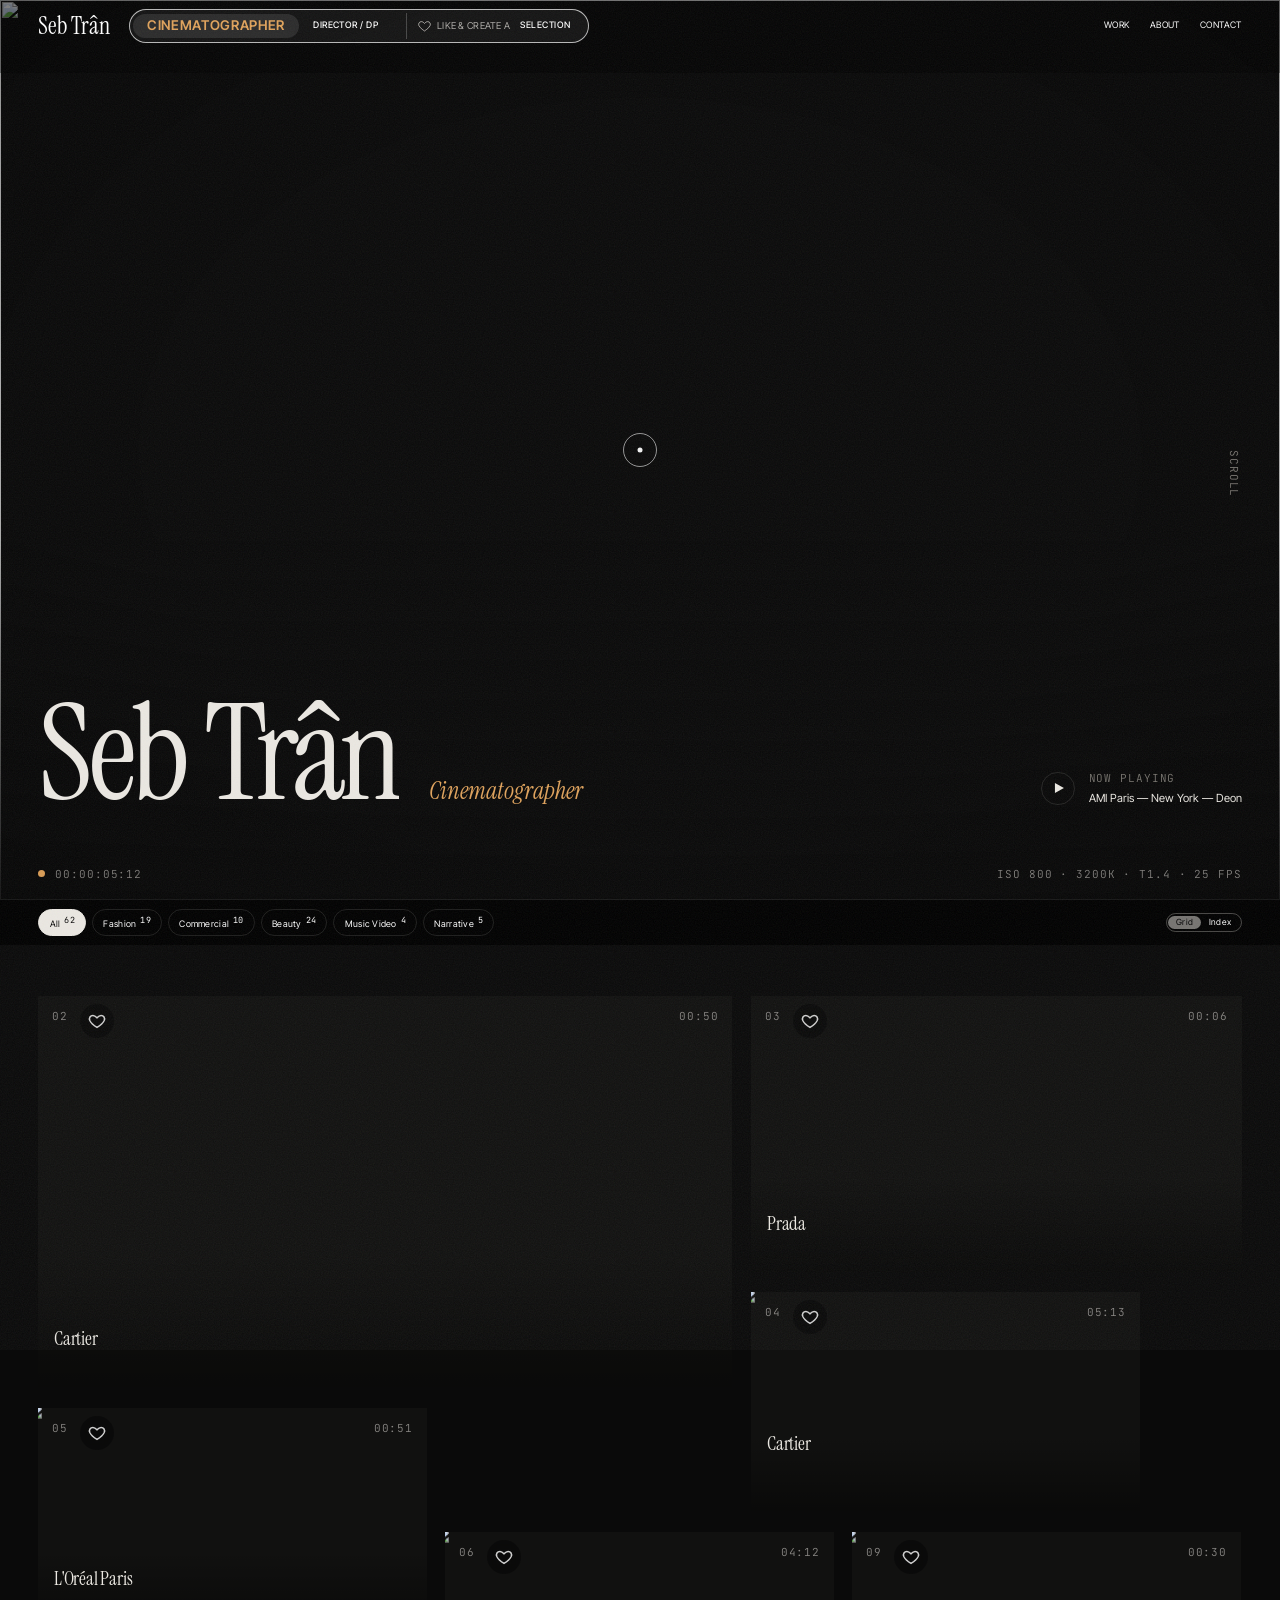
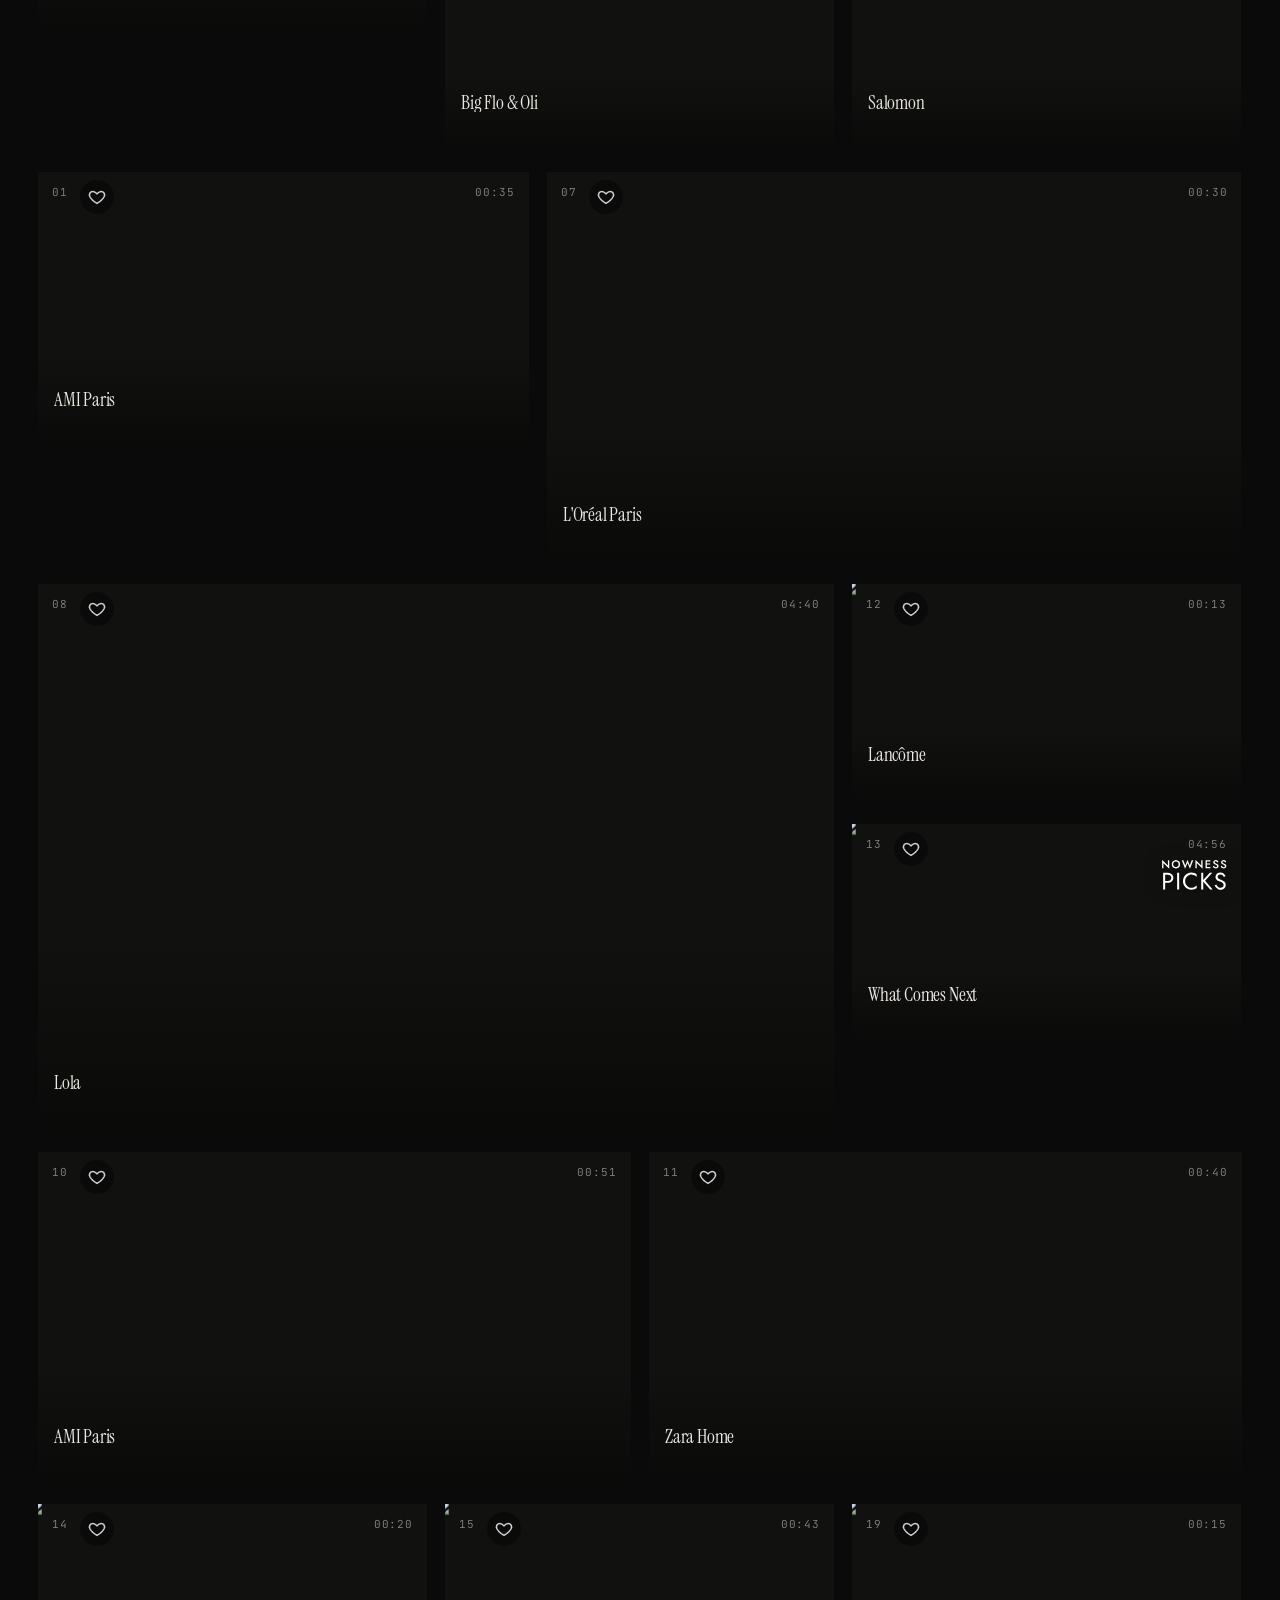
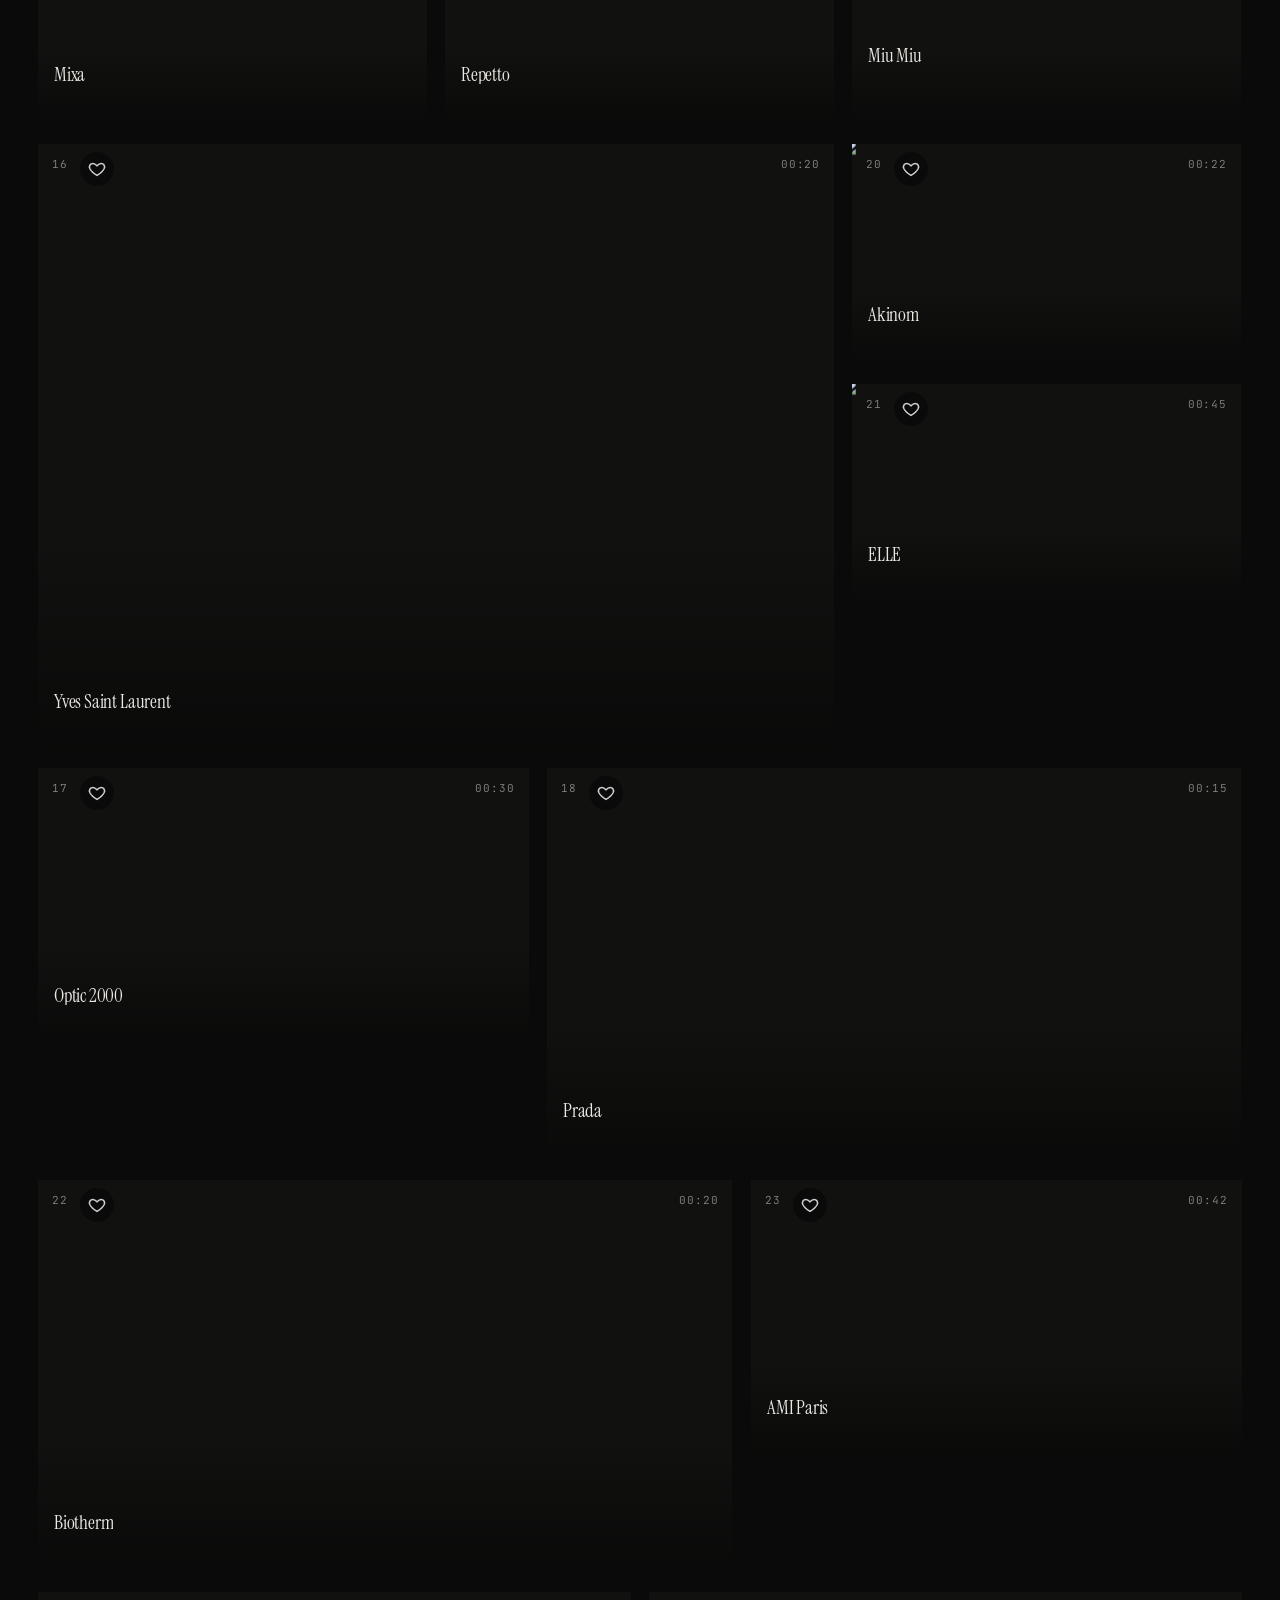
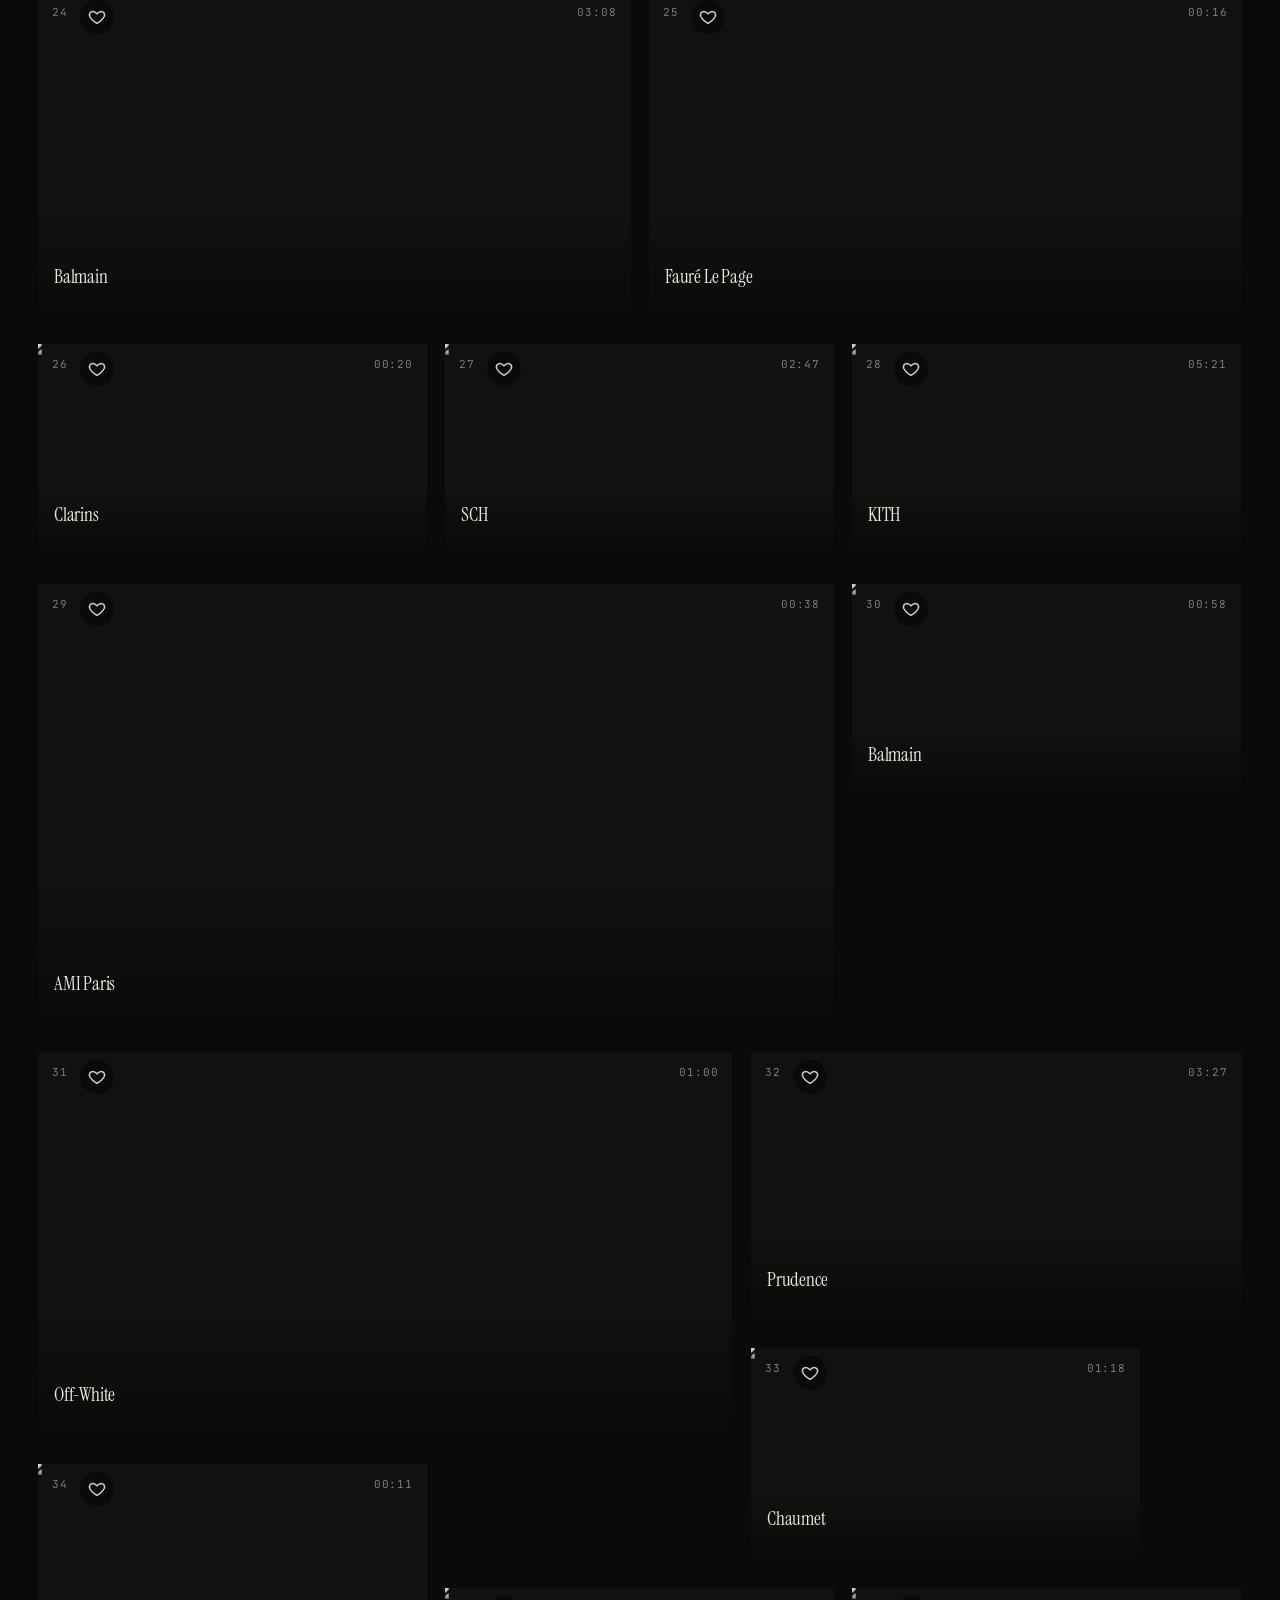
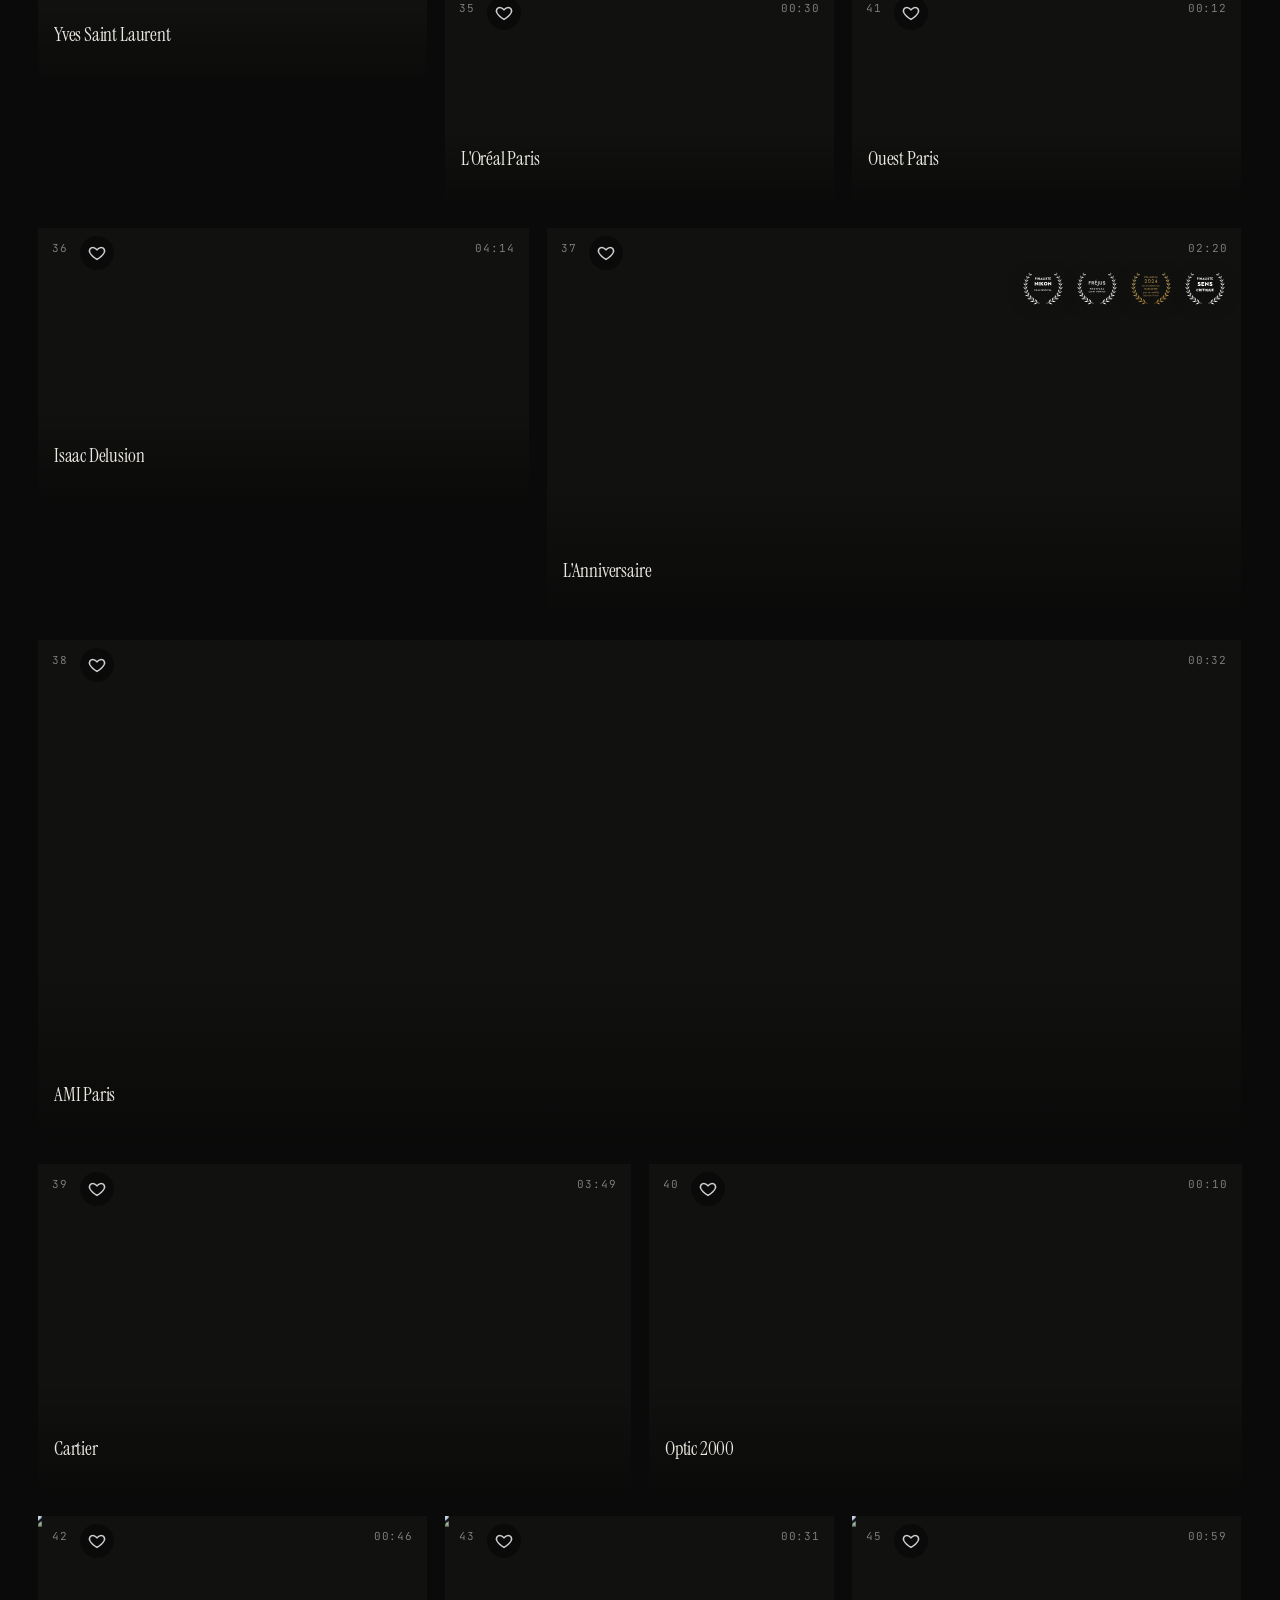
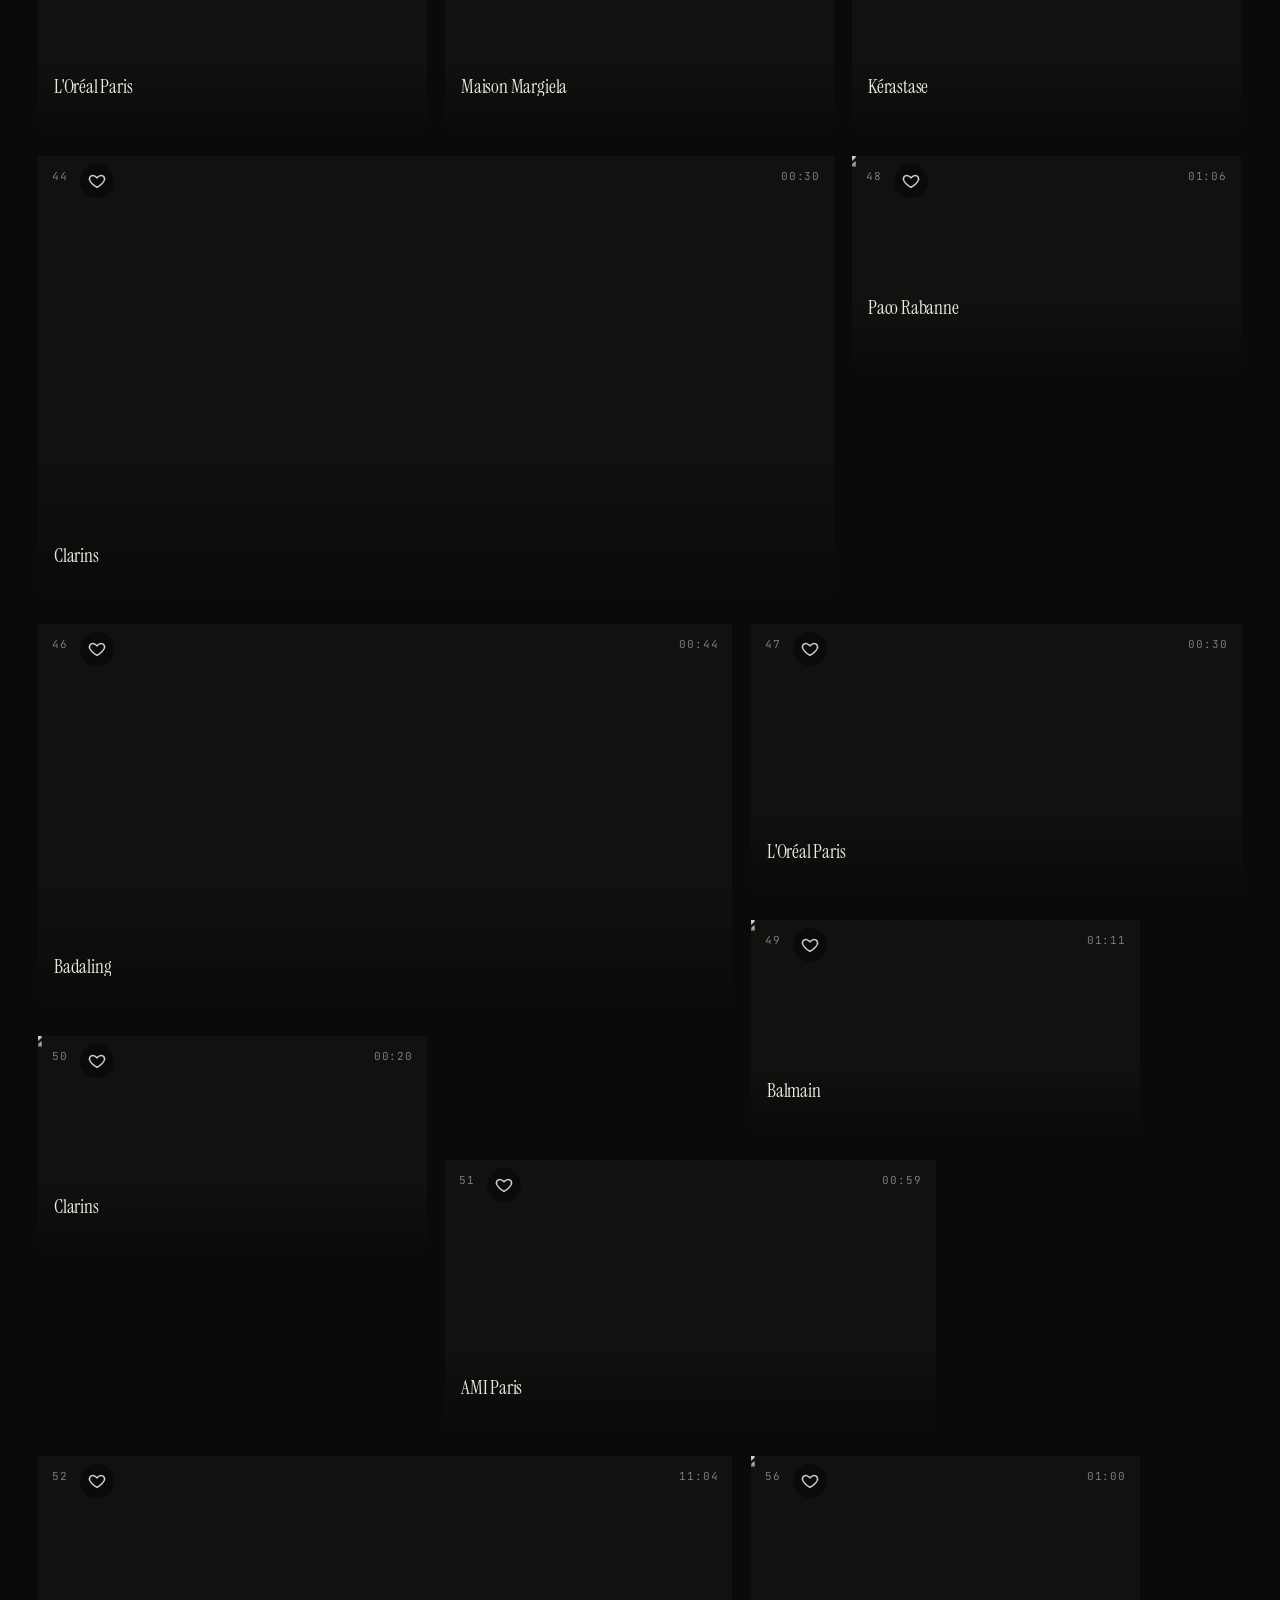
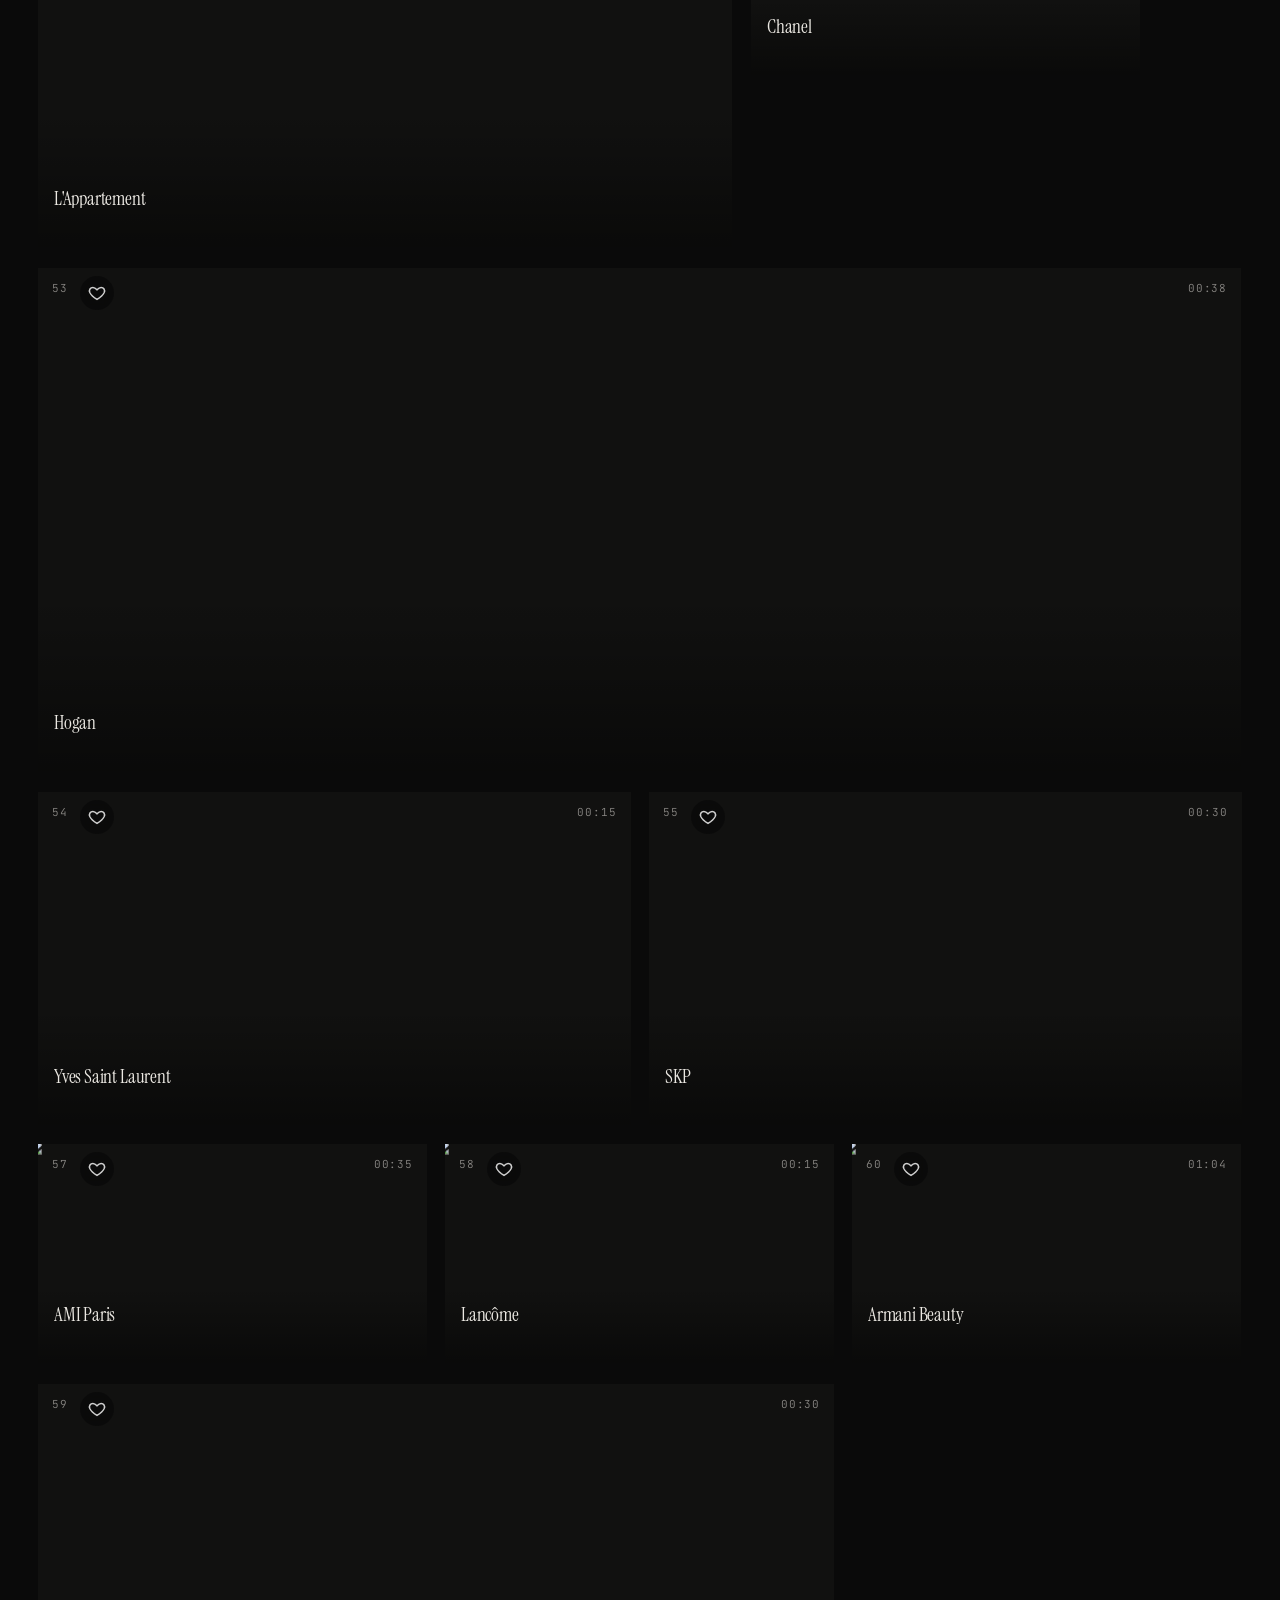
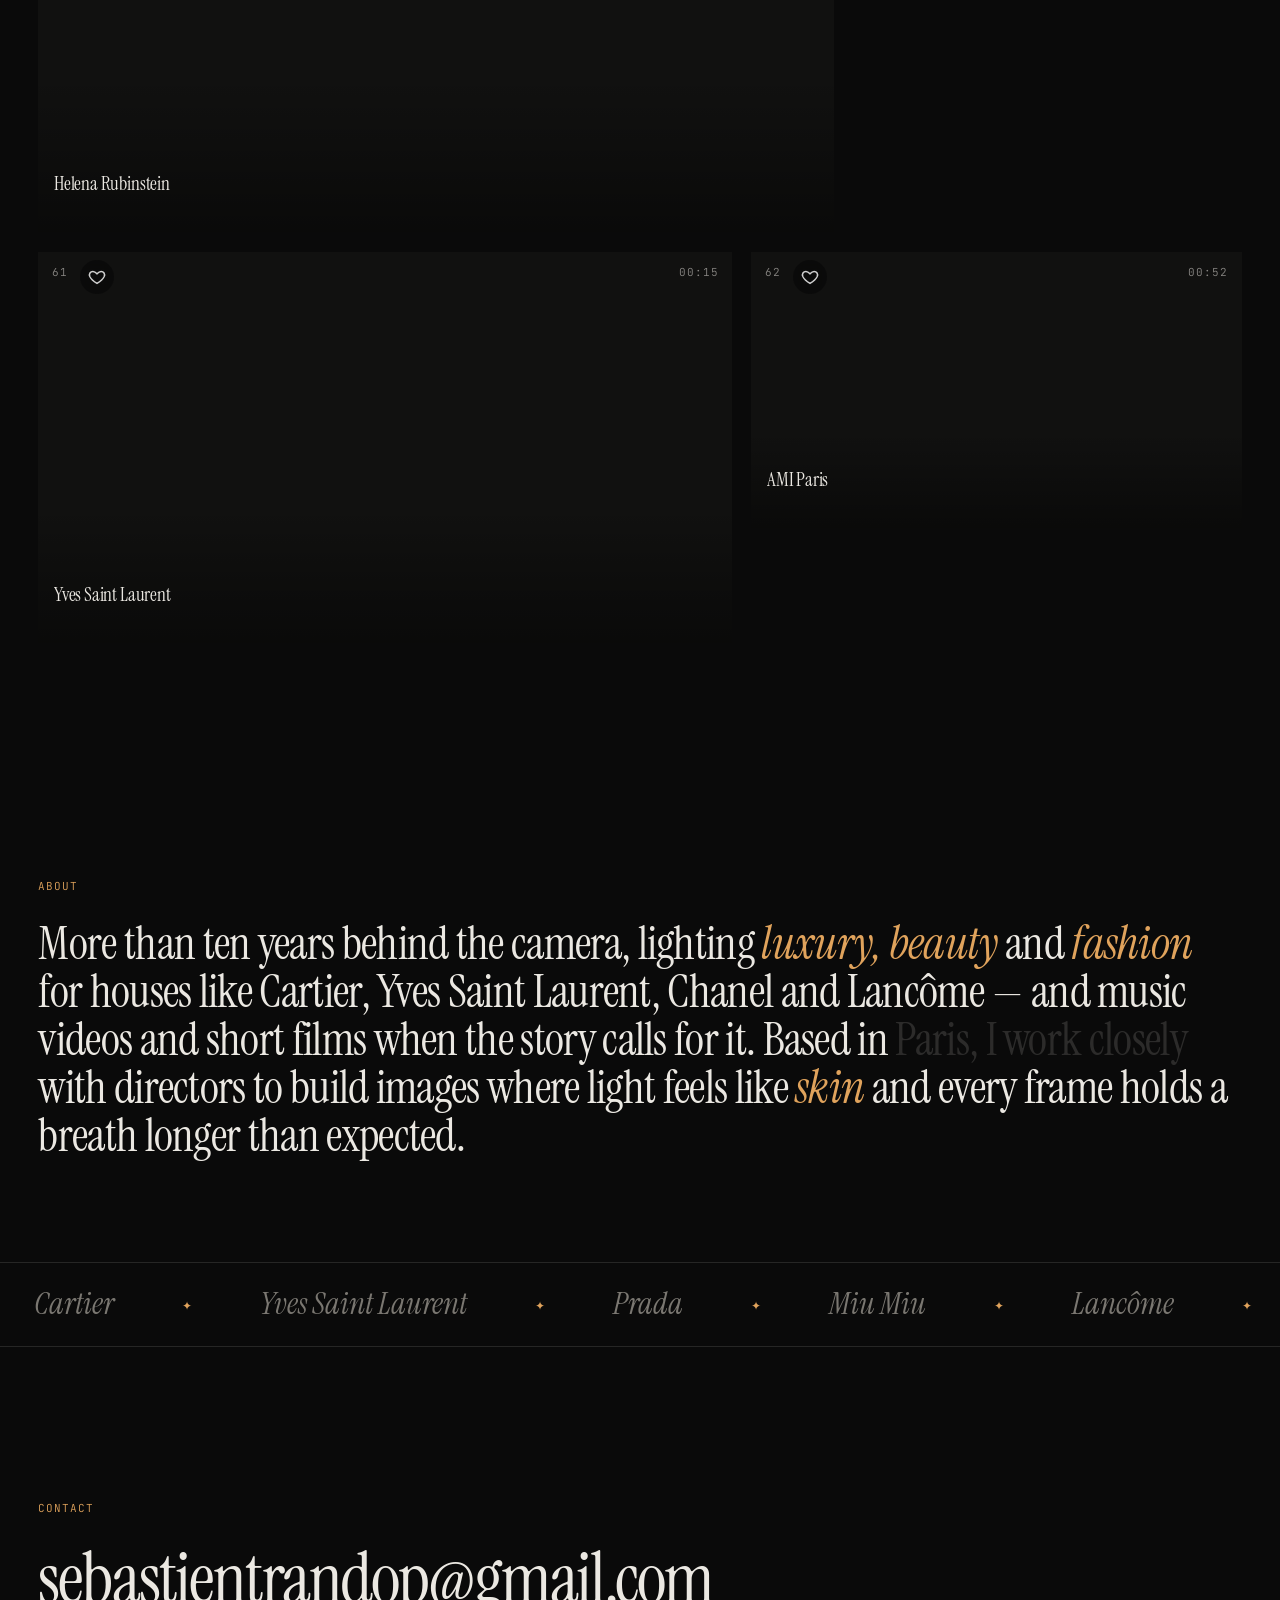
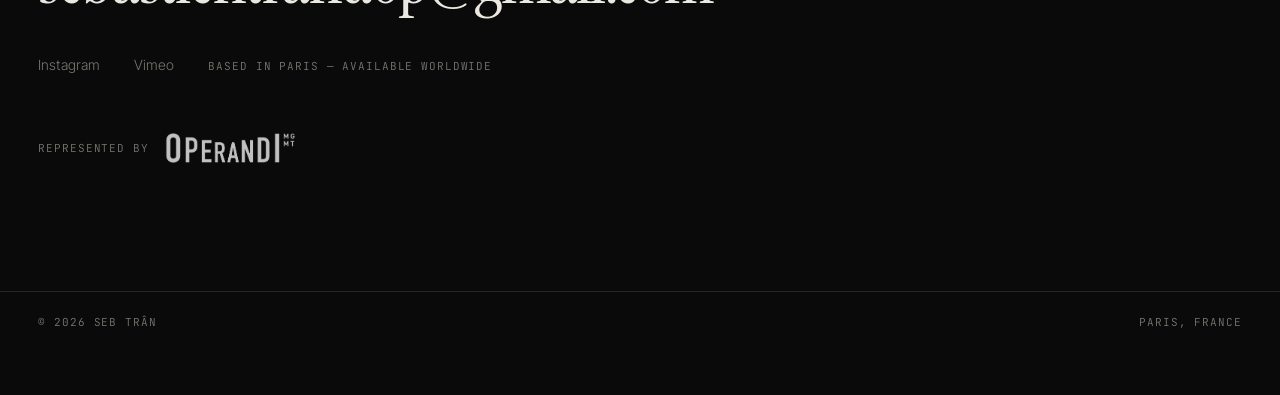
==== commit 56584fa7: "Sync depuis moodpics/sebtran@cd36e35" ====
--- a/index.html
+++ b/index.html
@@ -314,6 +314,6 @@
 
   <script src="https://player.vimeo.com/api/player.js"></script>
   <script src="films.js?v=8902d4bb"></script>
-  <script src="app.js?v=08c0a61f"></script>
+  <script src="app.js?v=3e05275f"></script>
 </body>
 </html>
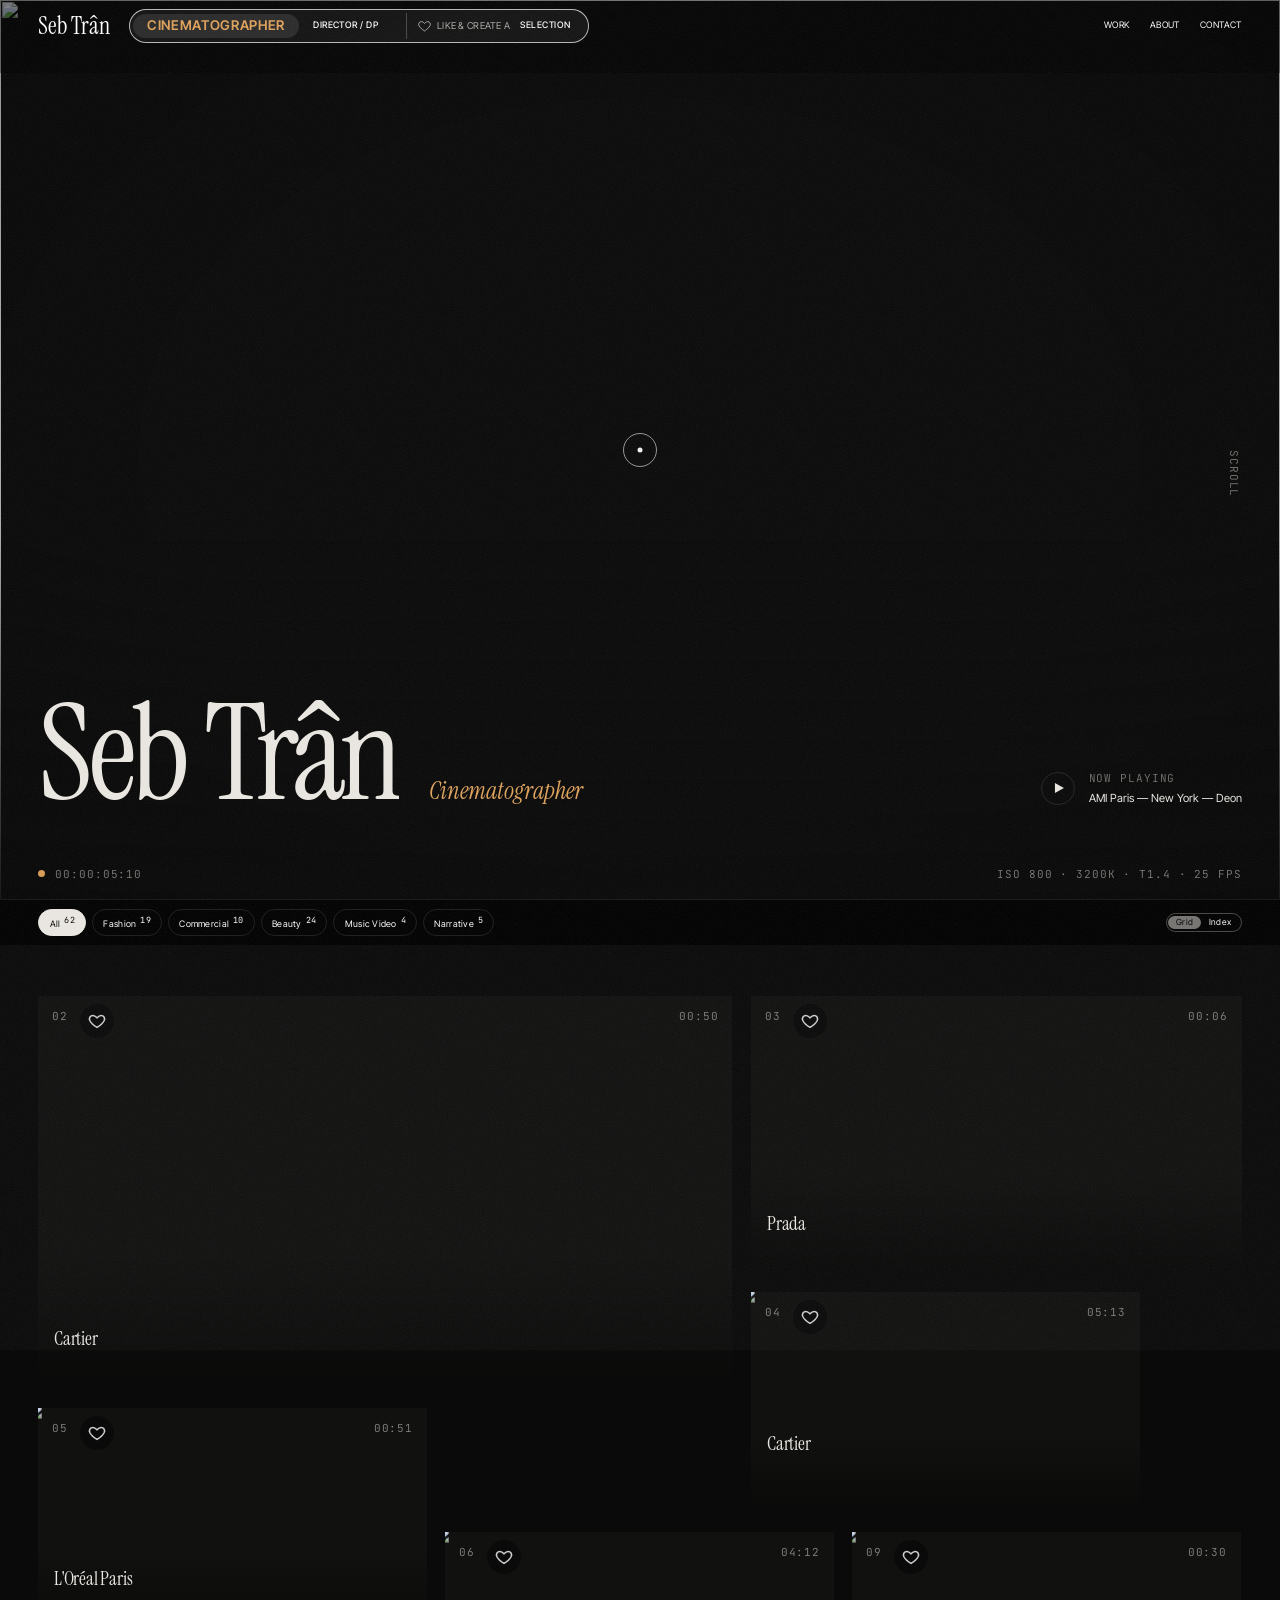
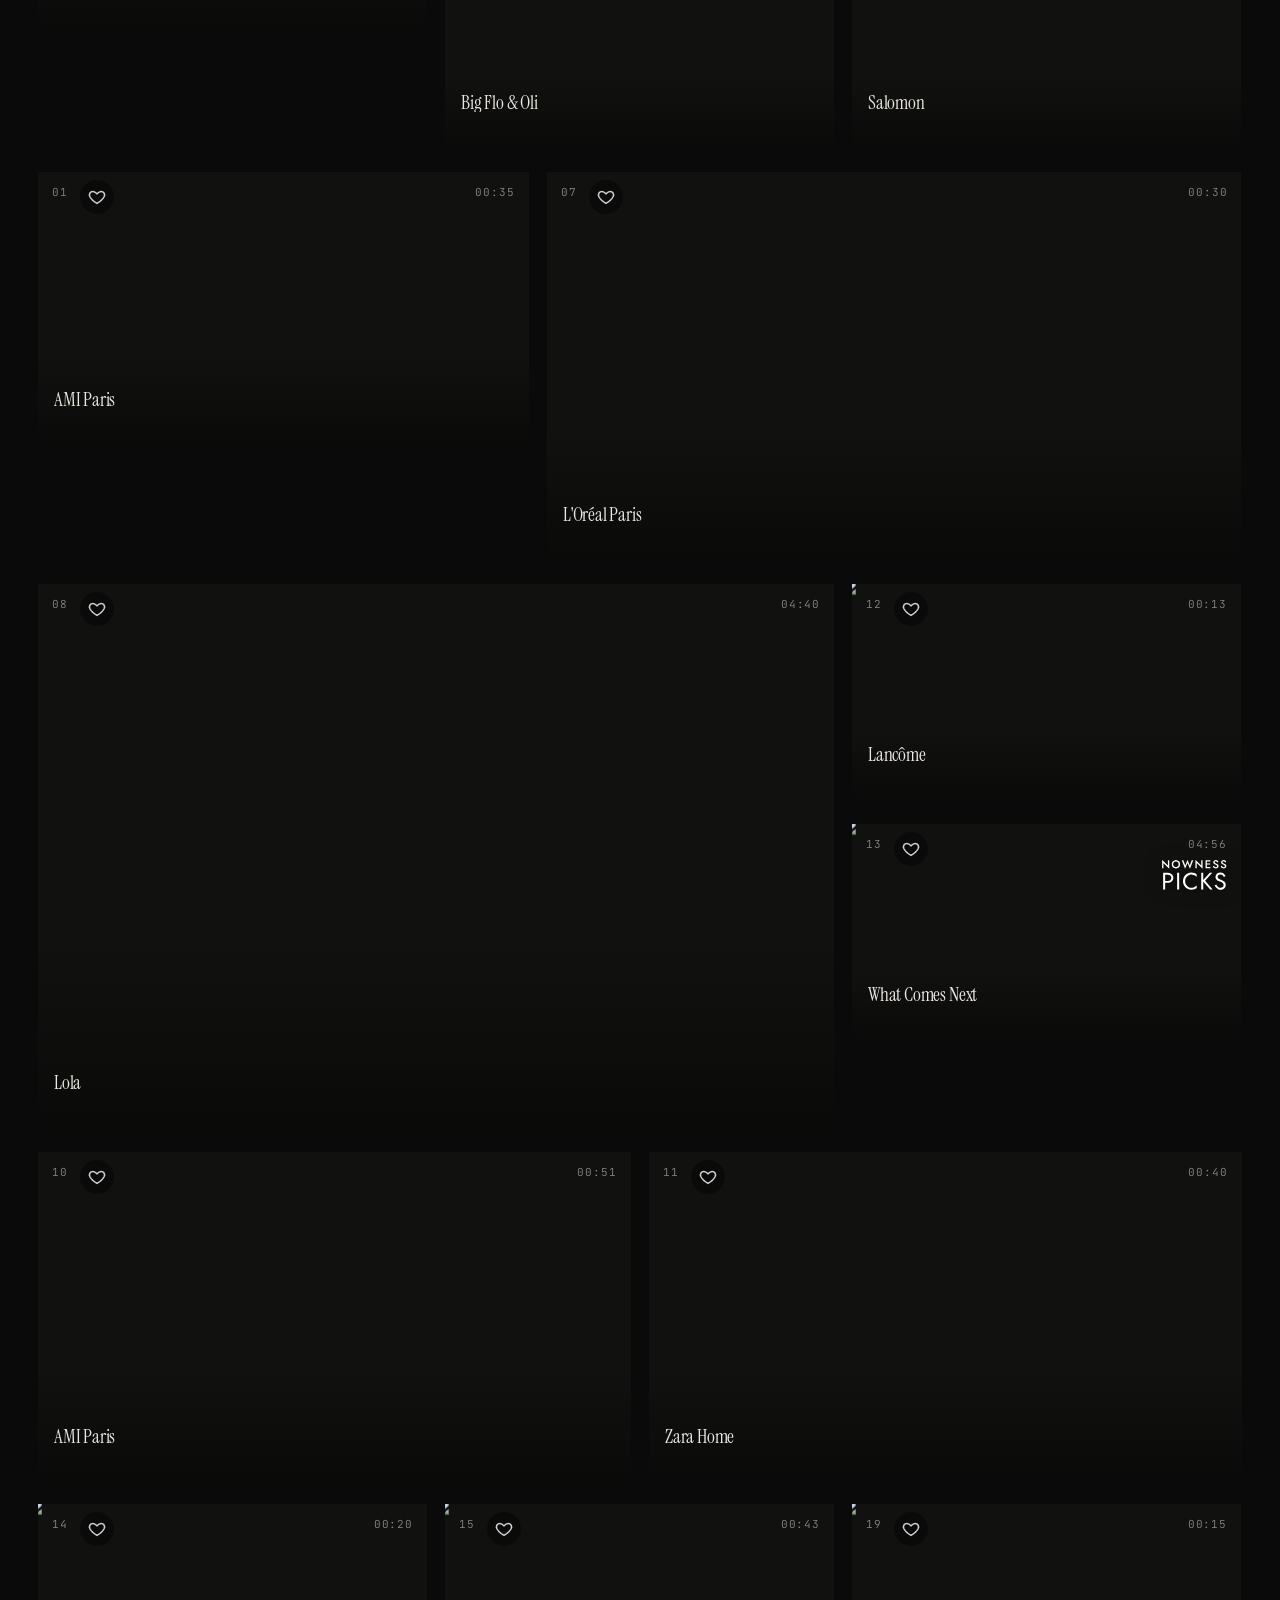
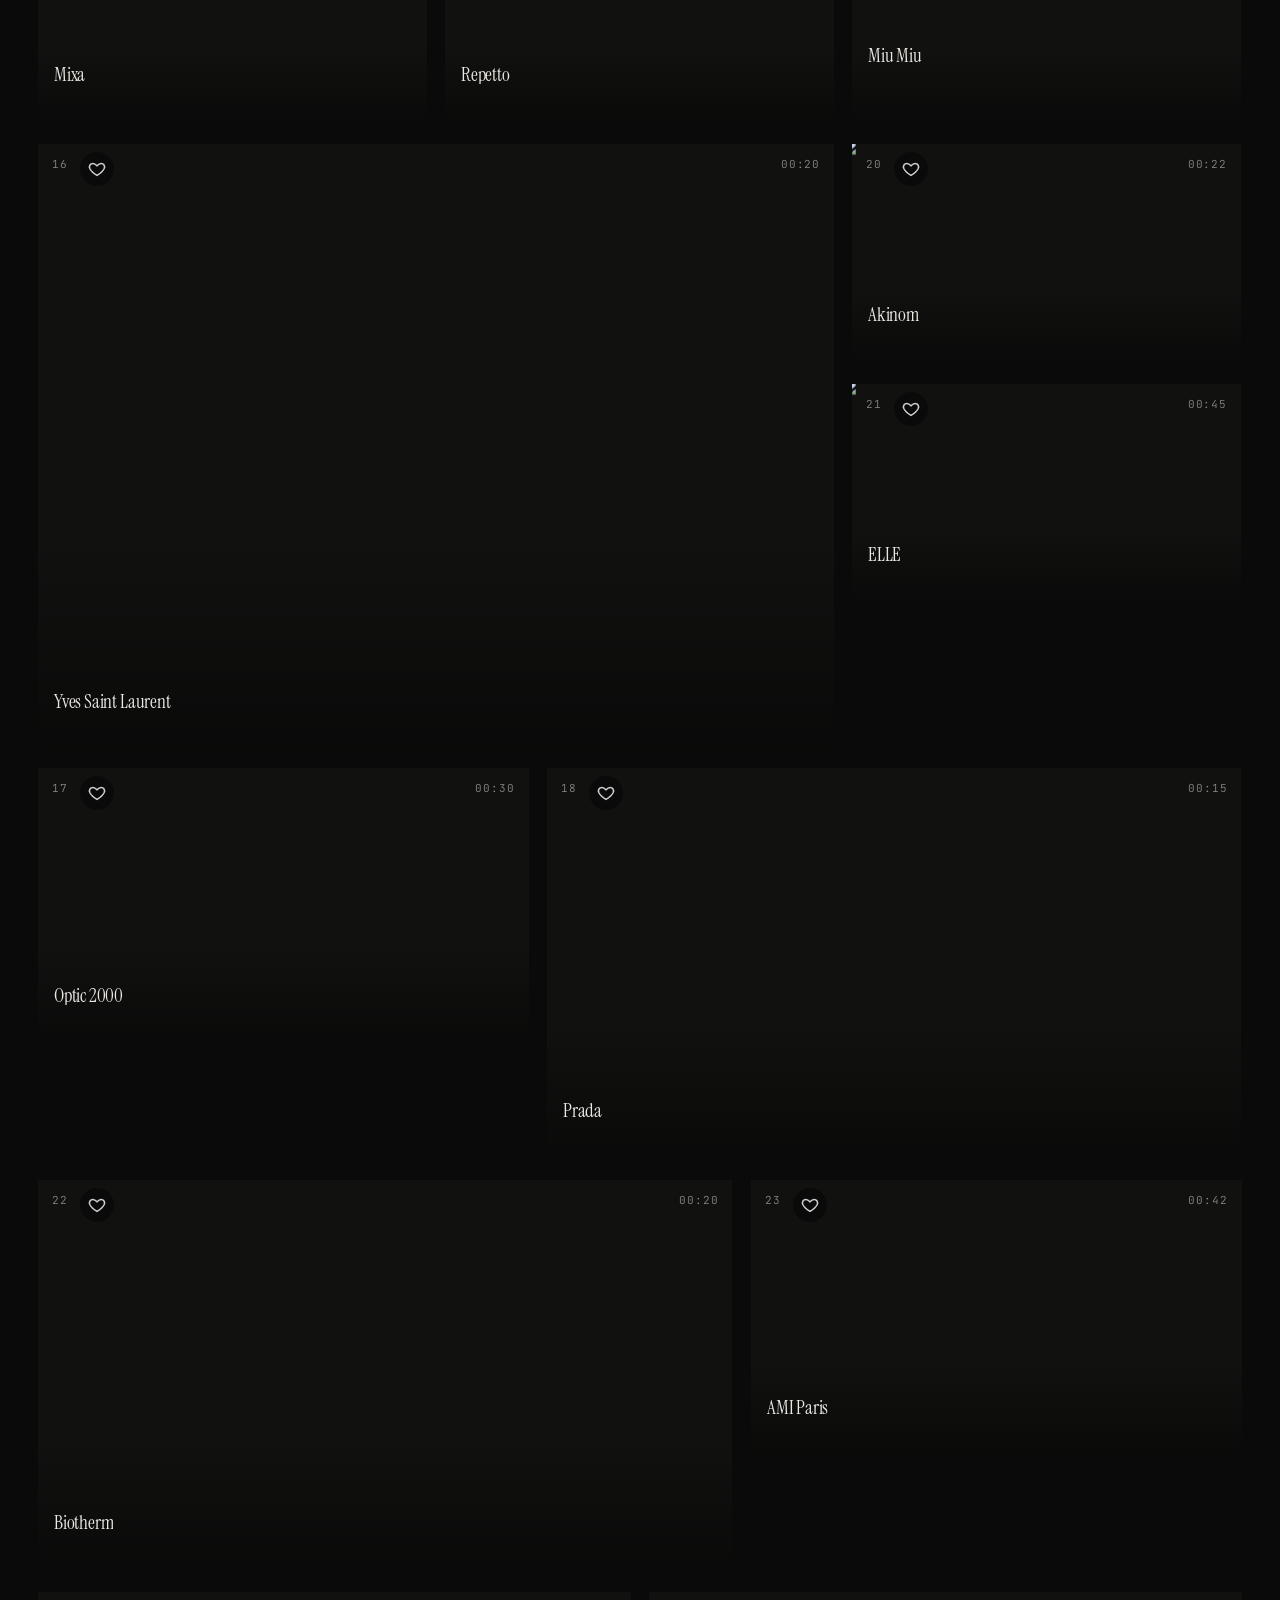
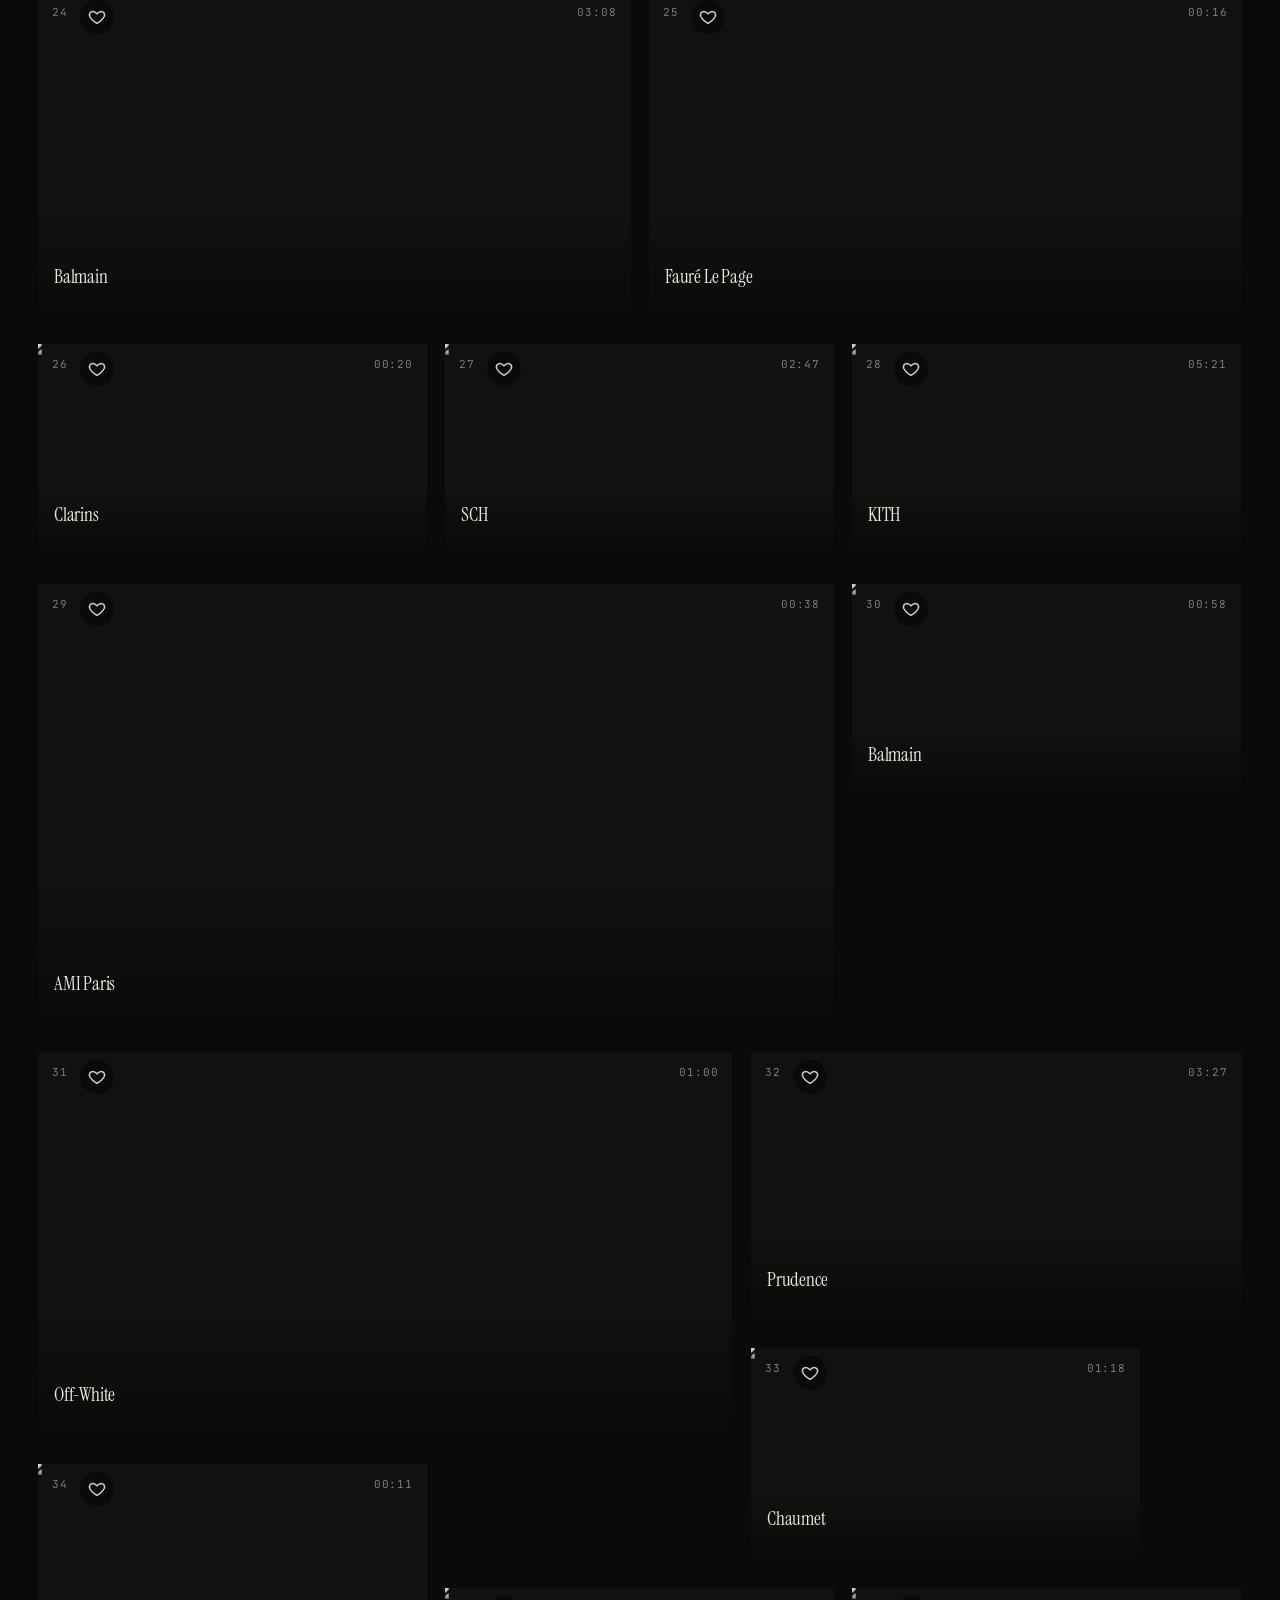
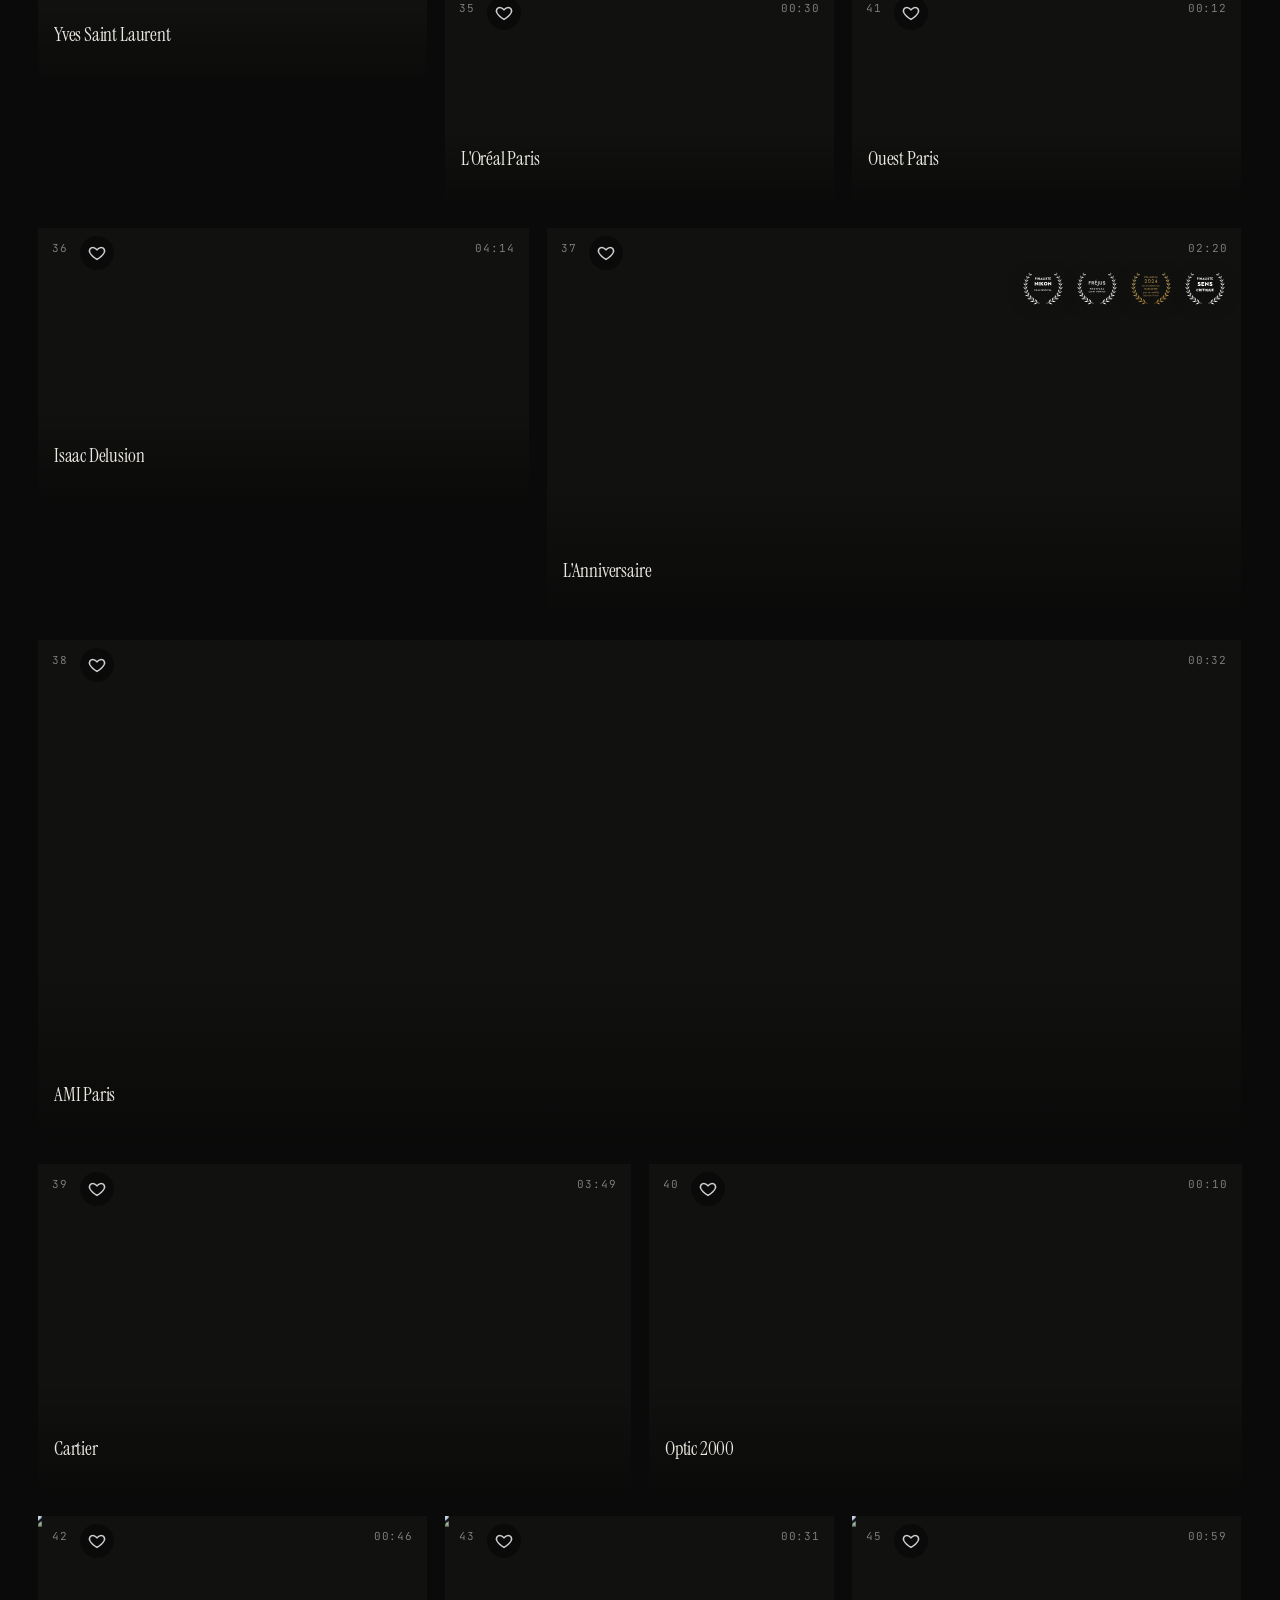
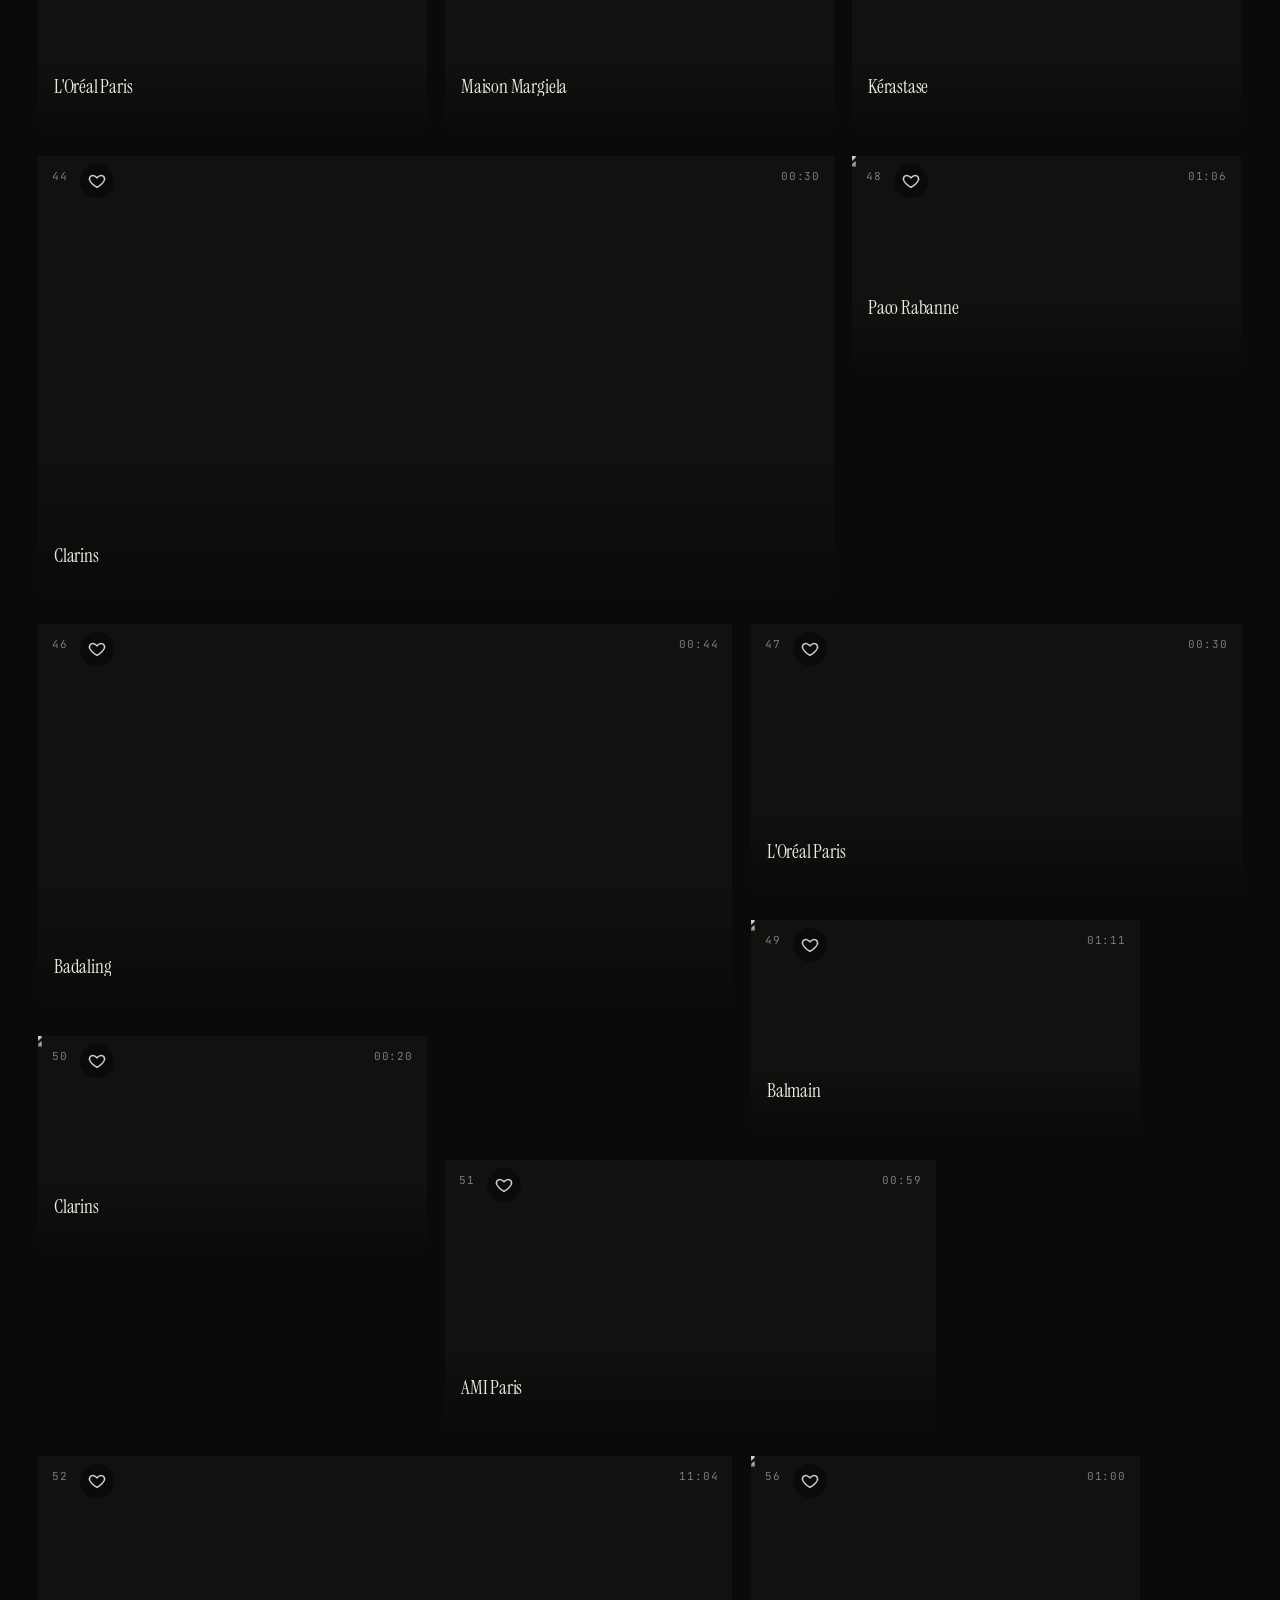
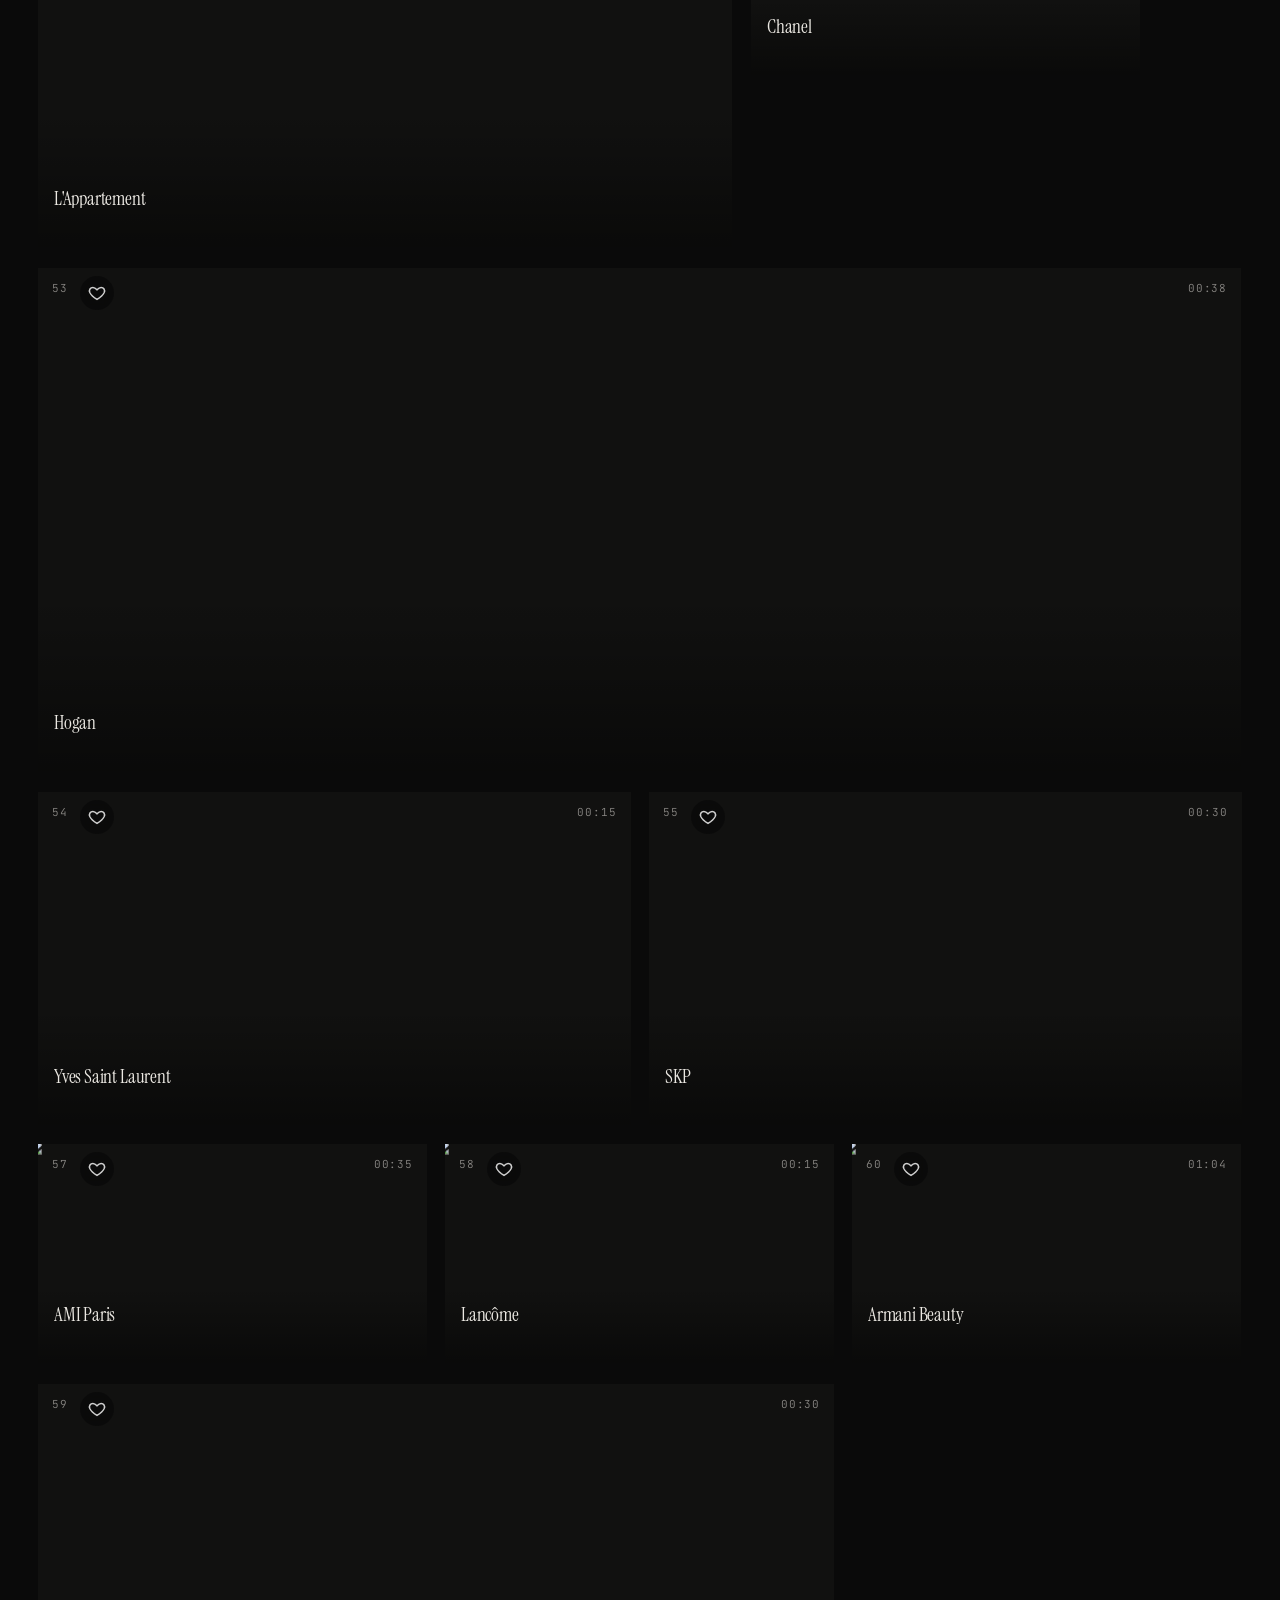
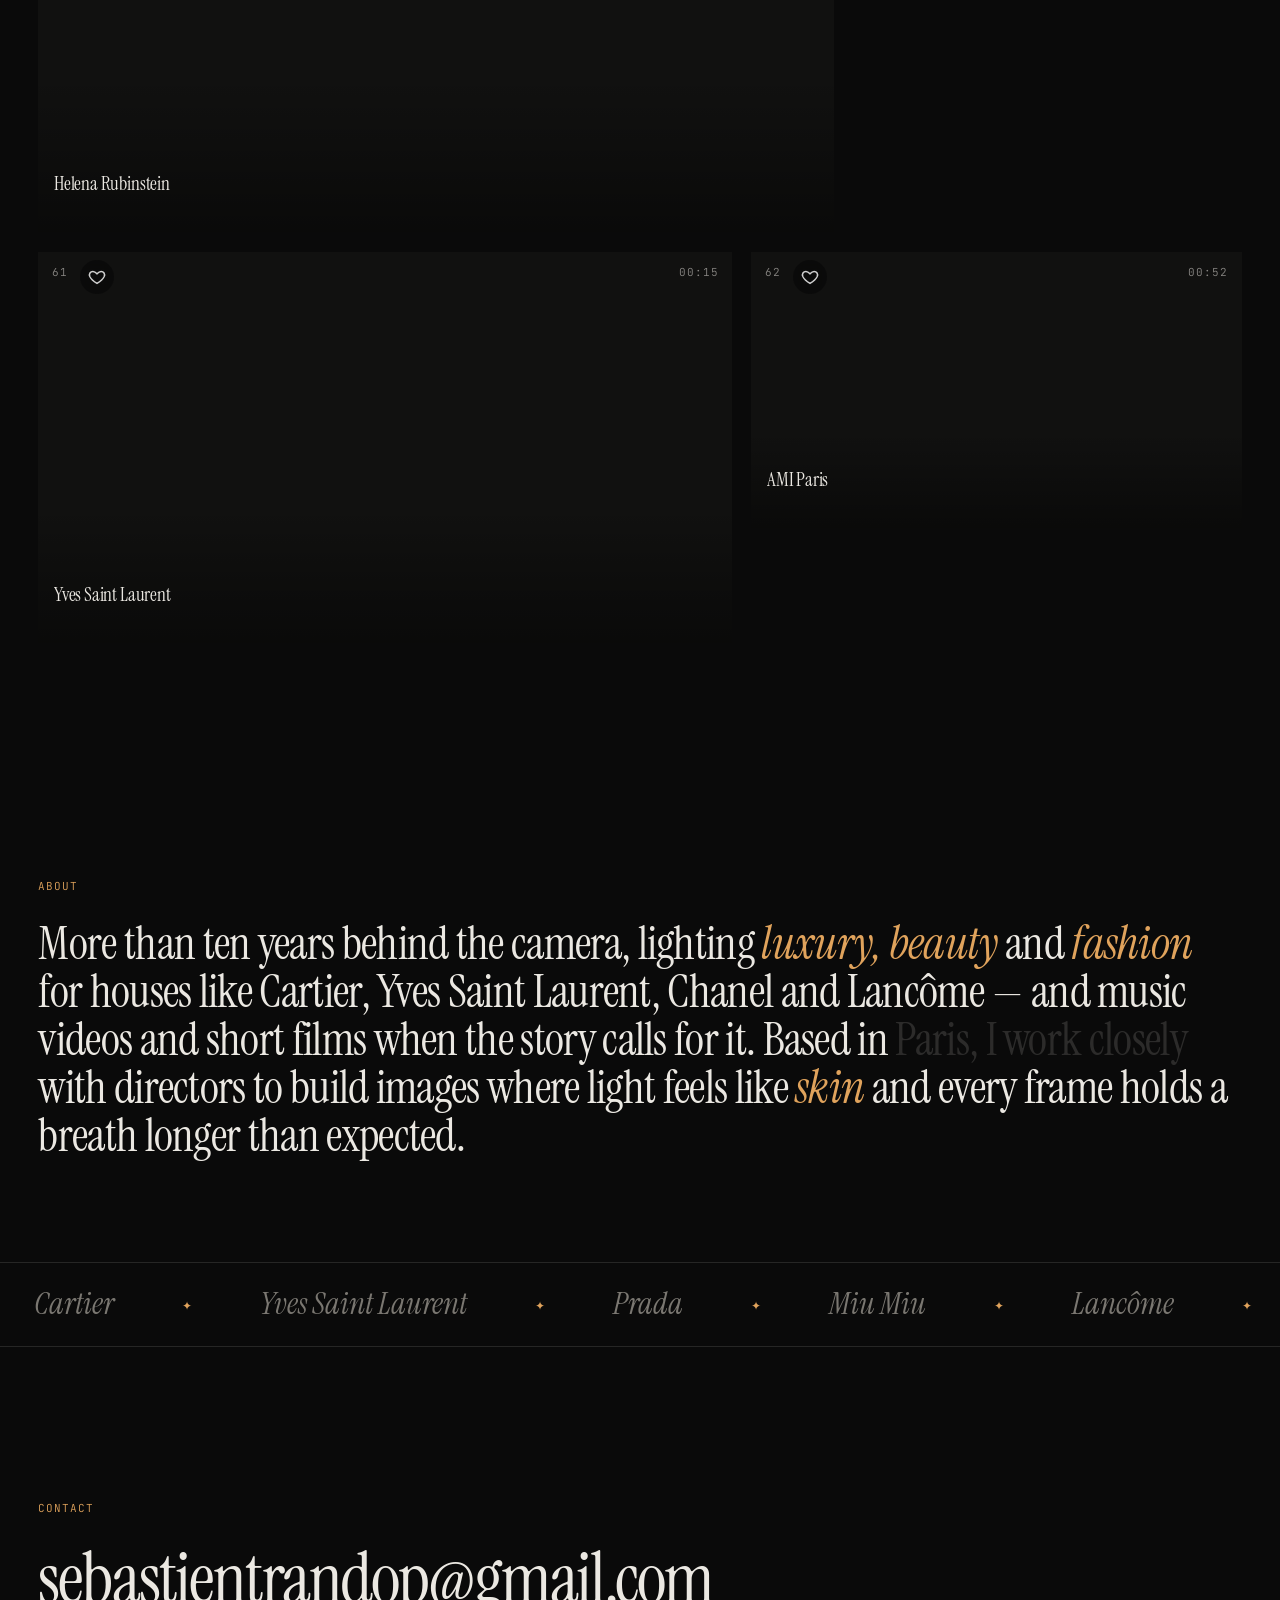
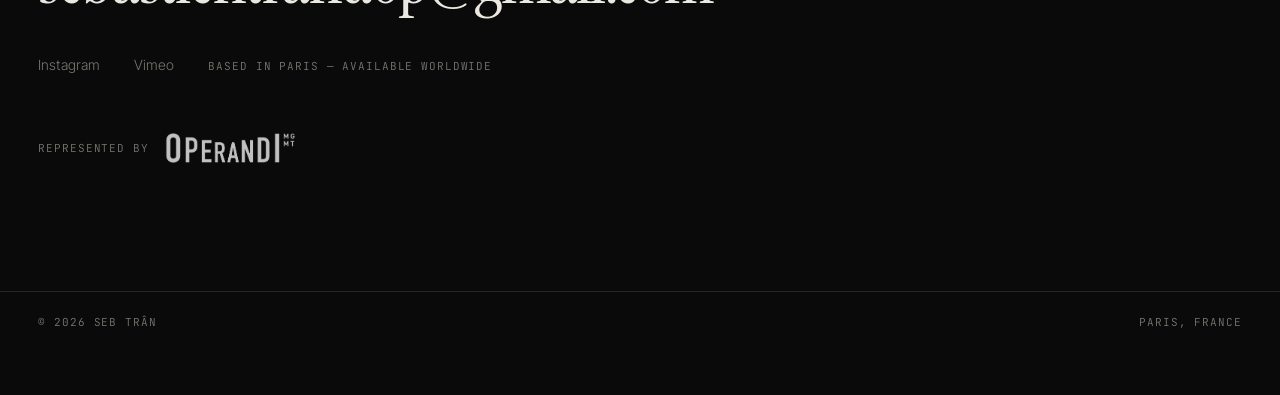
==== commit 35433c35: "Sync depuis moodpics/sebtran@d72e39b" ====
--- a/index.html
+++ b/index.html
@@ -70,7 +70,7 @@
     ]
   }
   </script>
-  <link rel="stylesheet" href="style.css?v=864c39fc">
+  <link rel="stylesheet" href="style.css?v=bf9f0544">
 </head>
 <body class="is-loading top-idle at-hero">
 
--- a/style.css
+++ b/style.css
@@ -196,7 +196,7 @@
 .card.is-in { opacity: 1; transform: none; }
 .card.s-7 { grid-column: span 7; } .card.s-5 { grid-column: span 5; }
 .card.s-6 { grid-column: span 6; } .card.s-8 { grid-column: span 8; }
-.card.s-9 { grid-column: span 9; } .card.s-10 { grid-column: span 10; } .card.s-11 { grid-column: span 11; }
+.card.s-3 { grid-column: span 3; } .card.s-9 { grid-column: span 9; } .card.s-10 { grid-column: span 10; } .card.s-11 { grid-column: span 11; }
 .card.s-12 { grid-column: span 12; }
 .card.s-12 .card__frame { aspect-ratio: 2.39; }
 .card__frame {
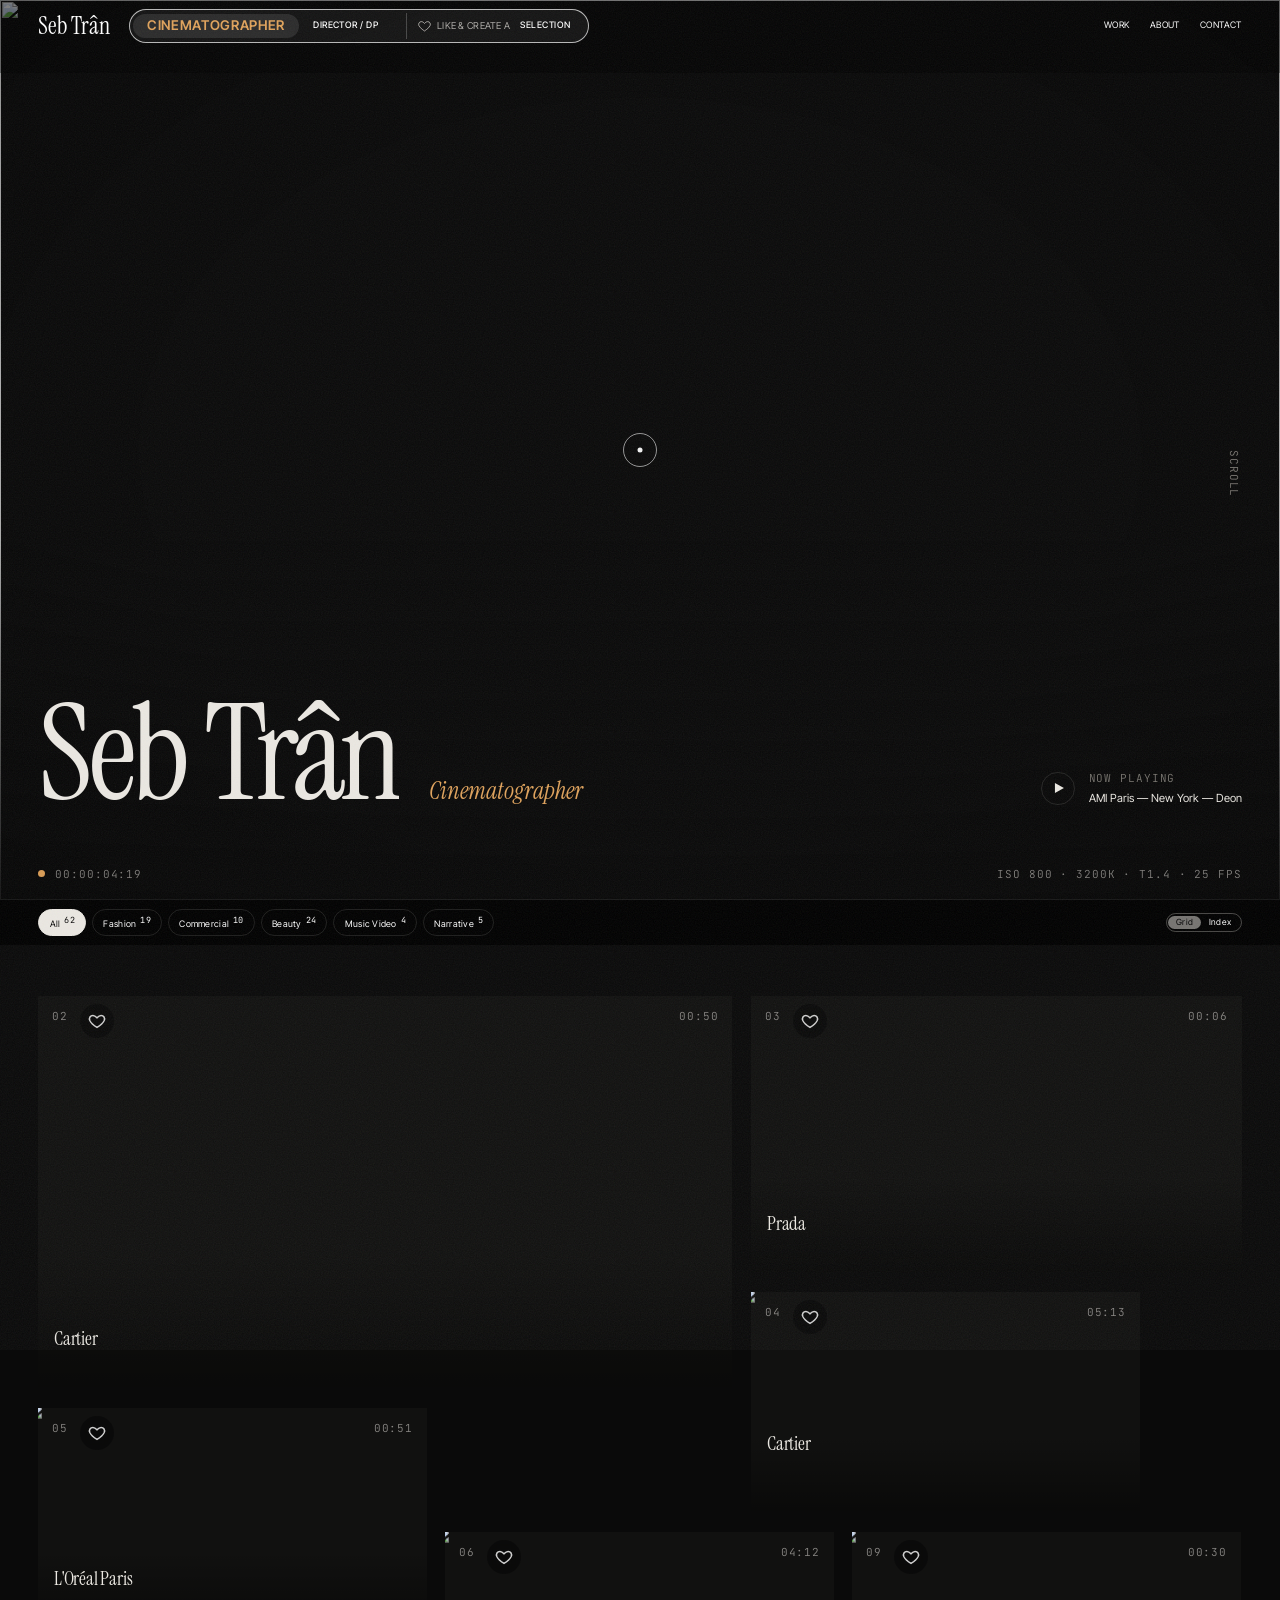
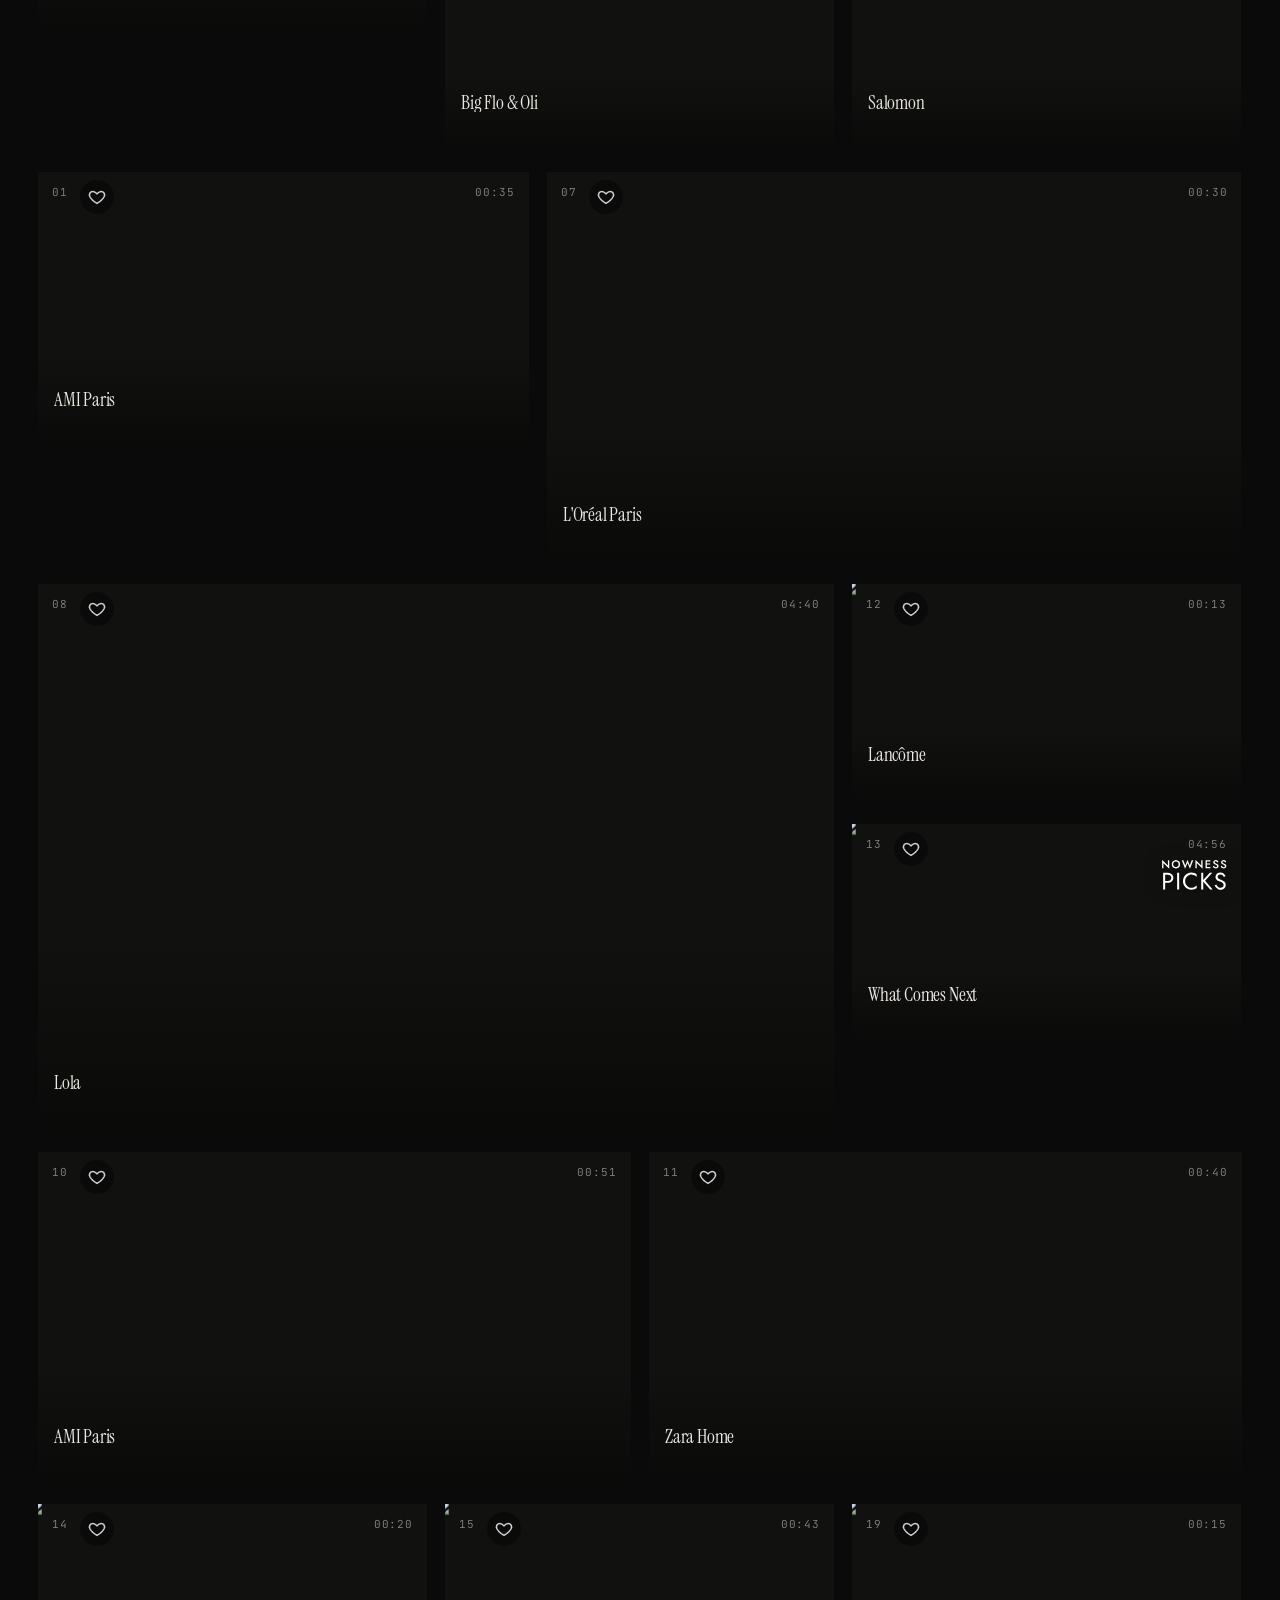
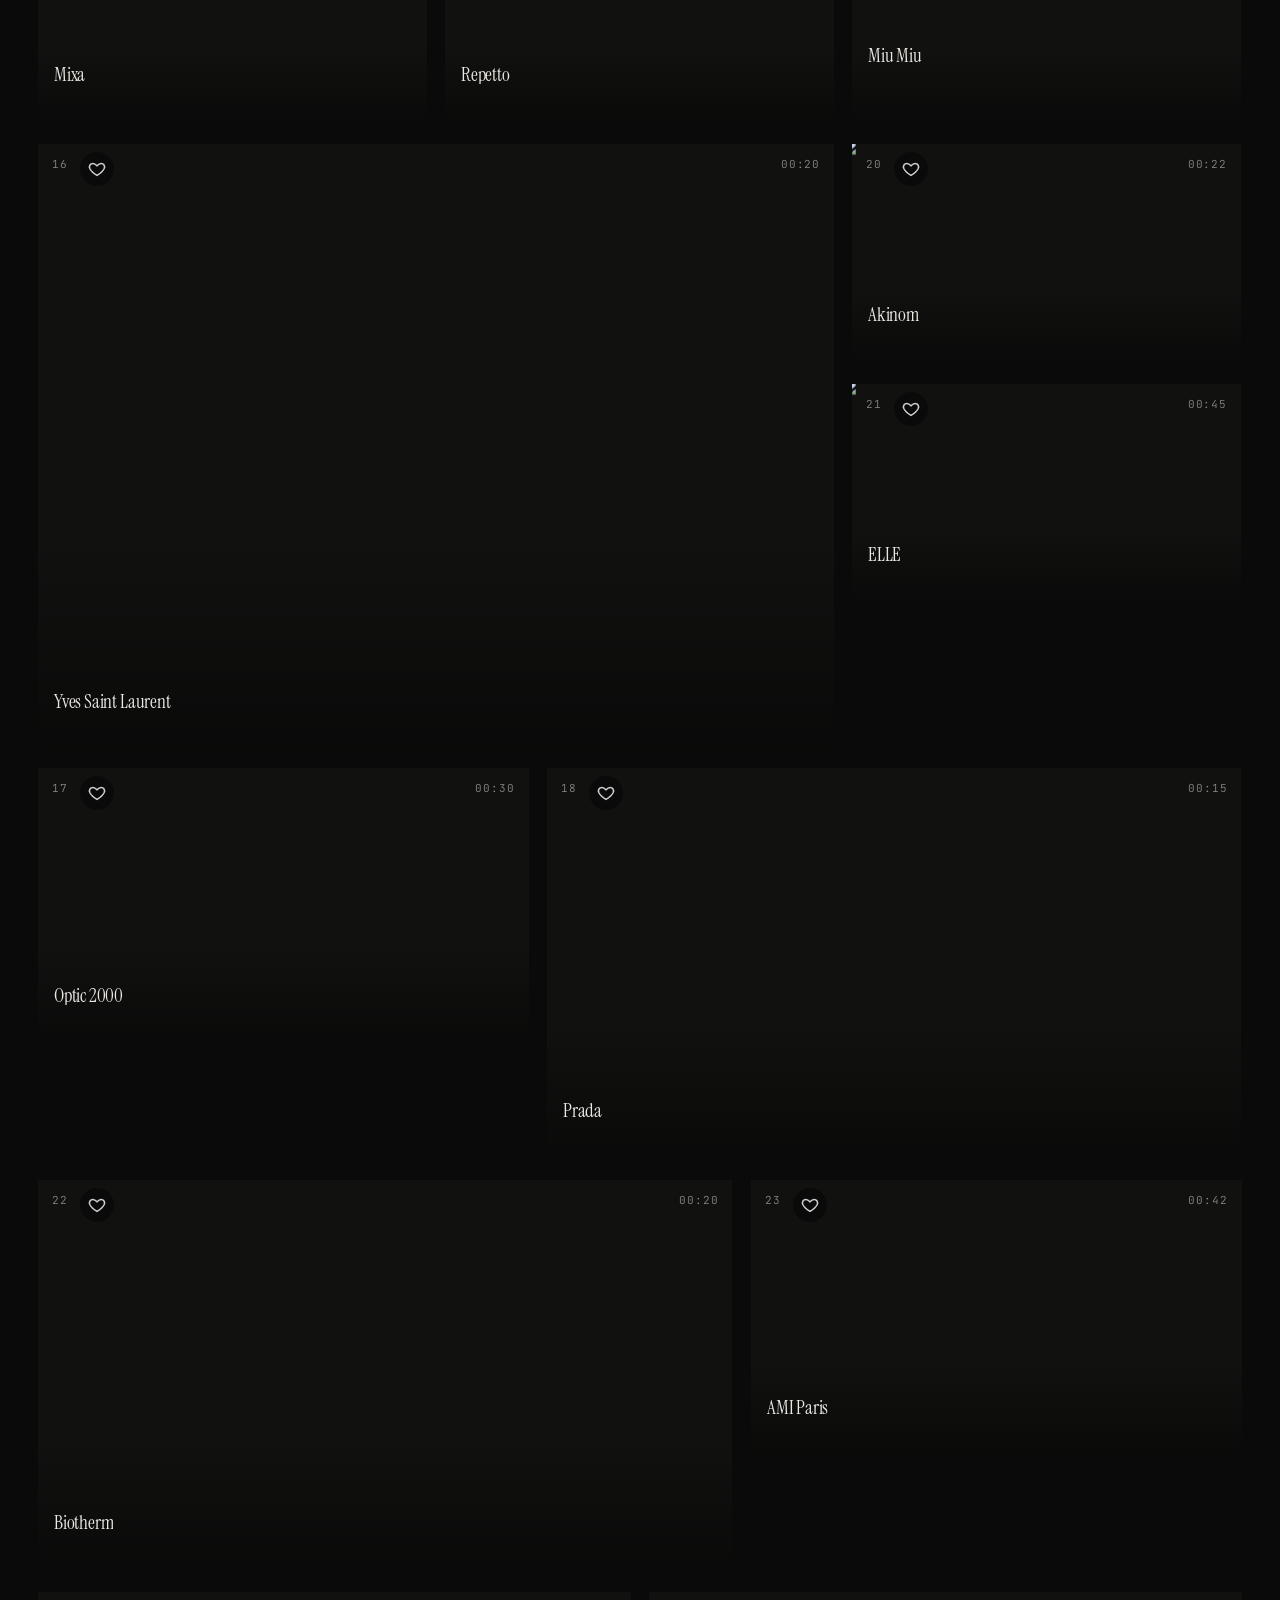
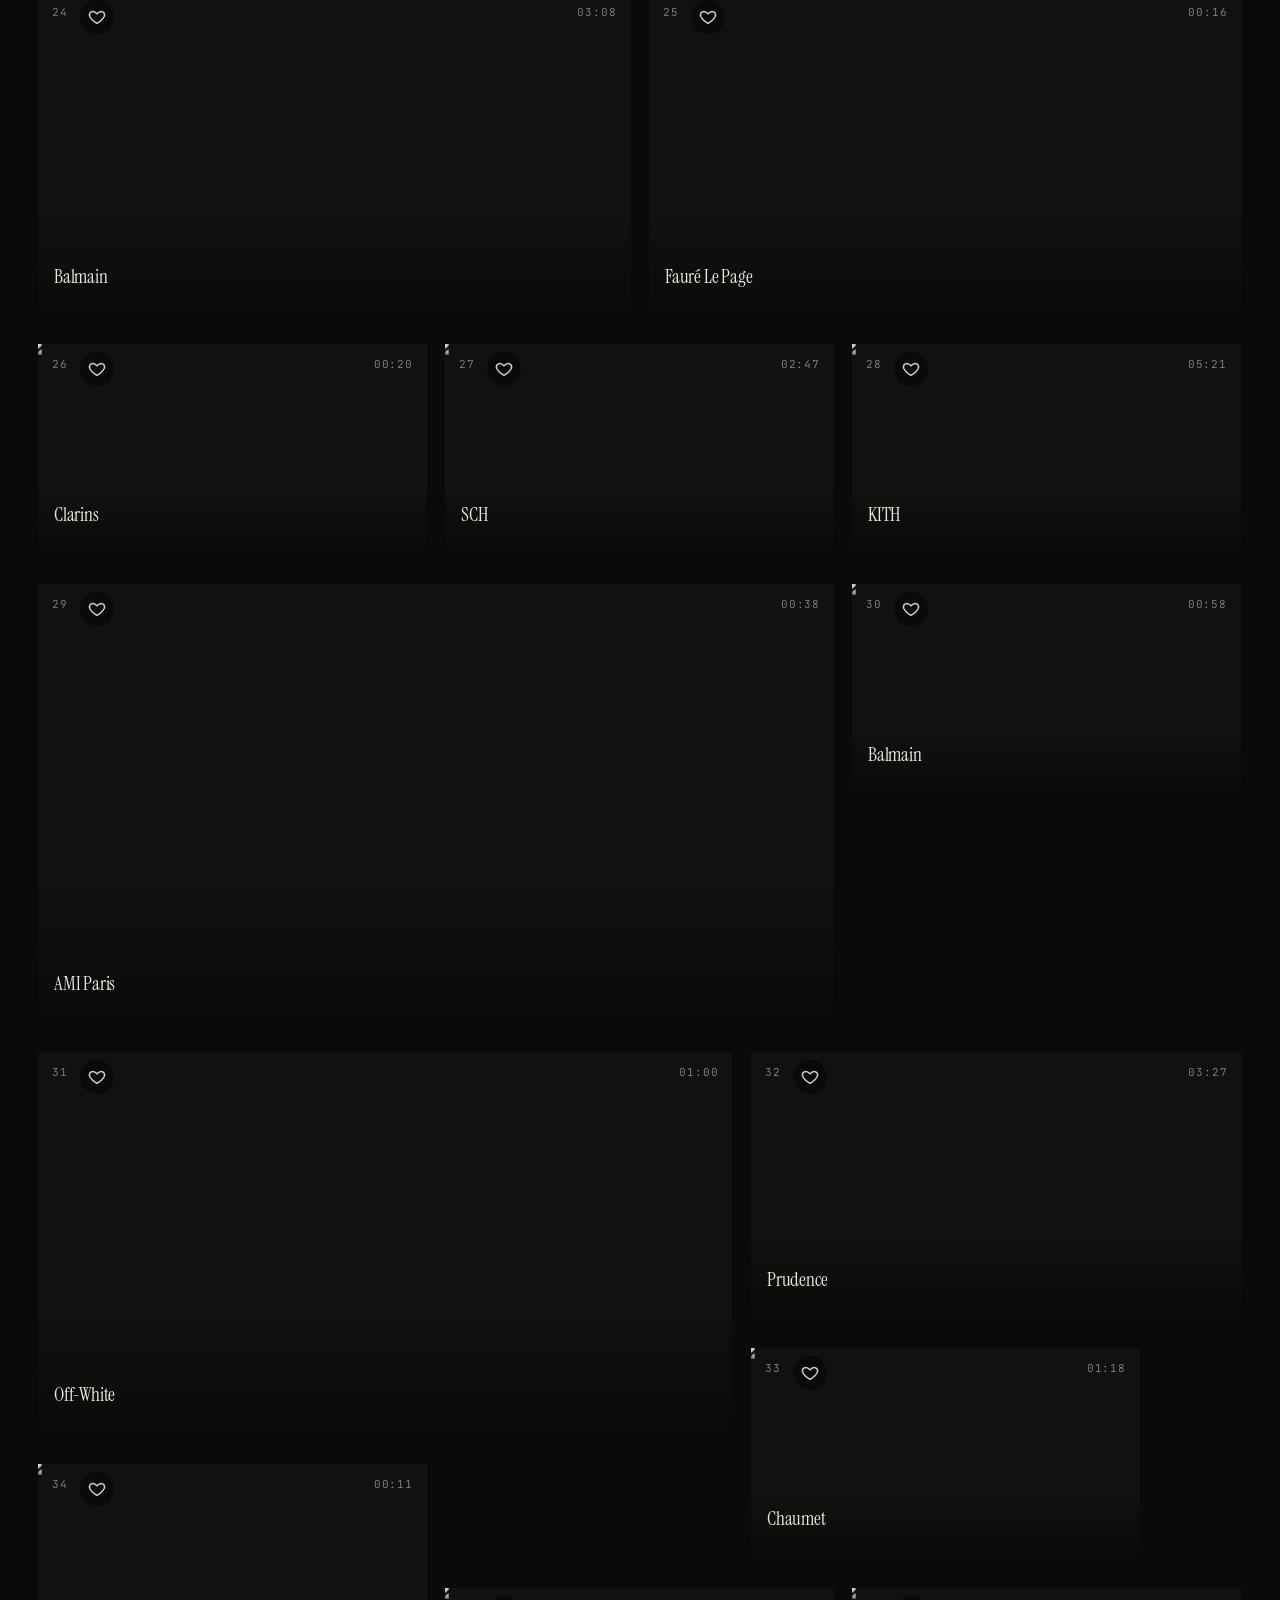
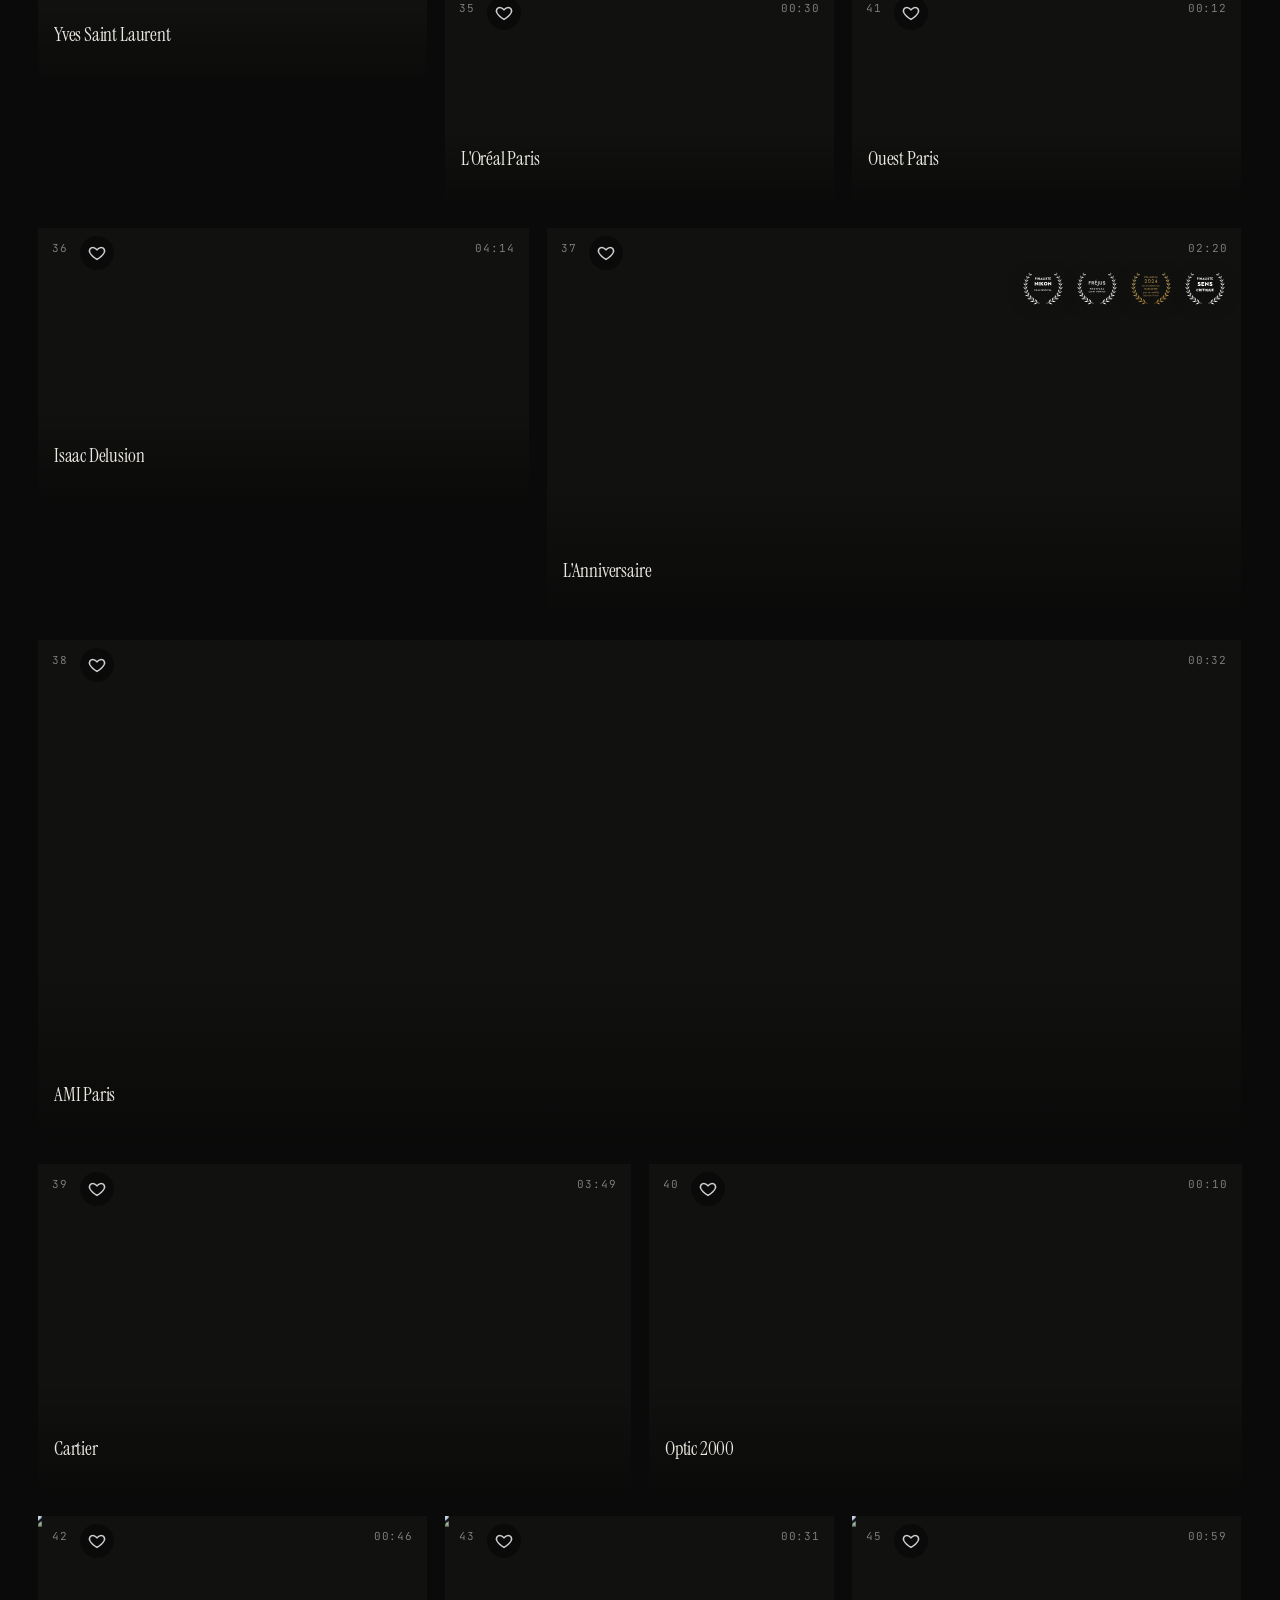
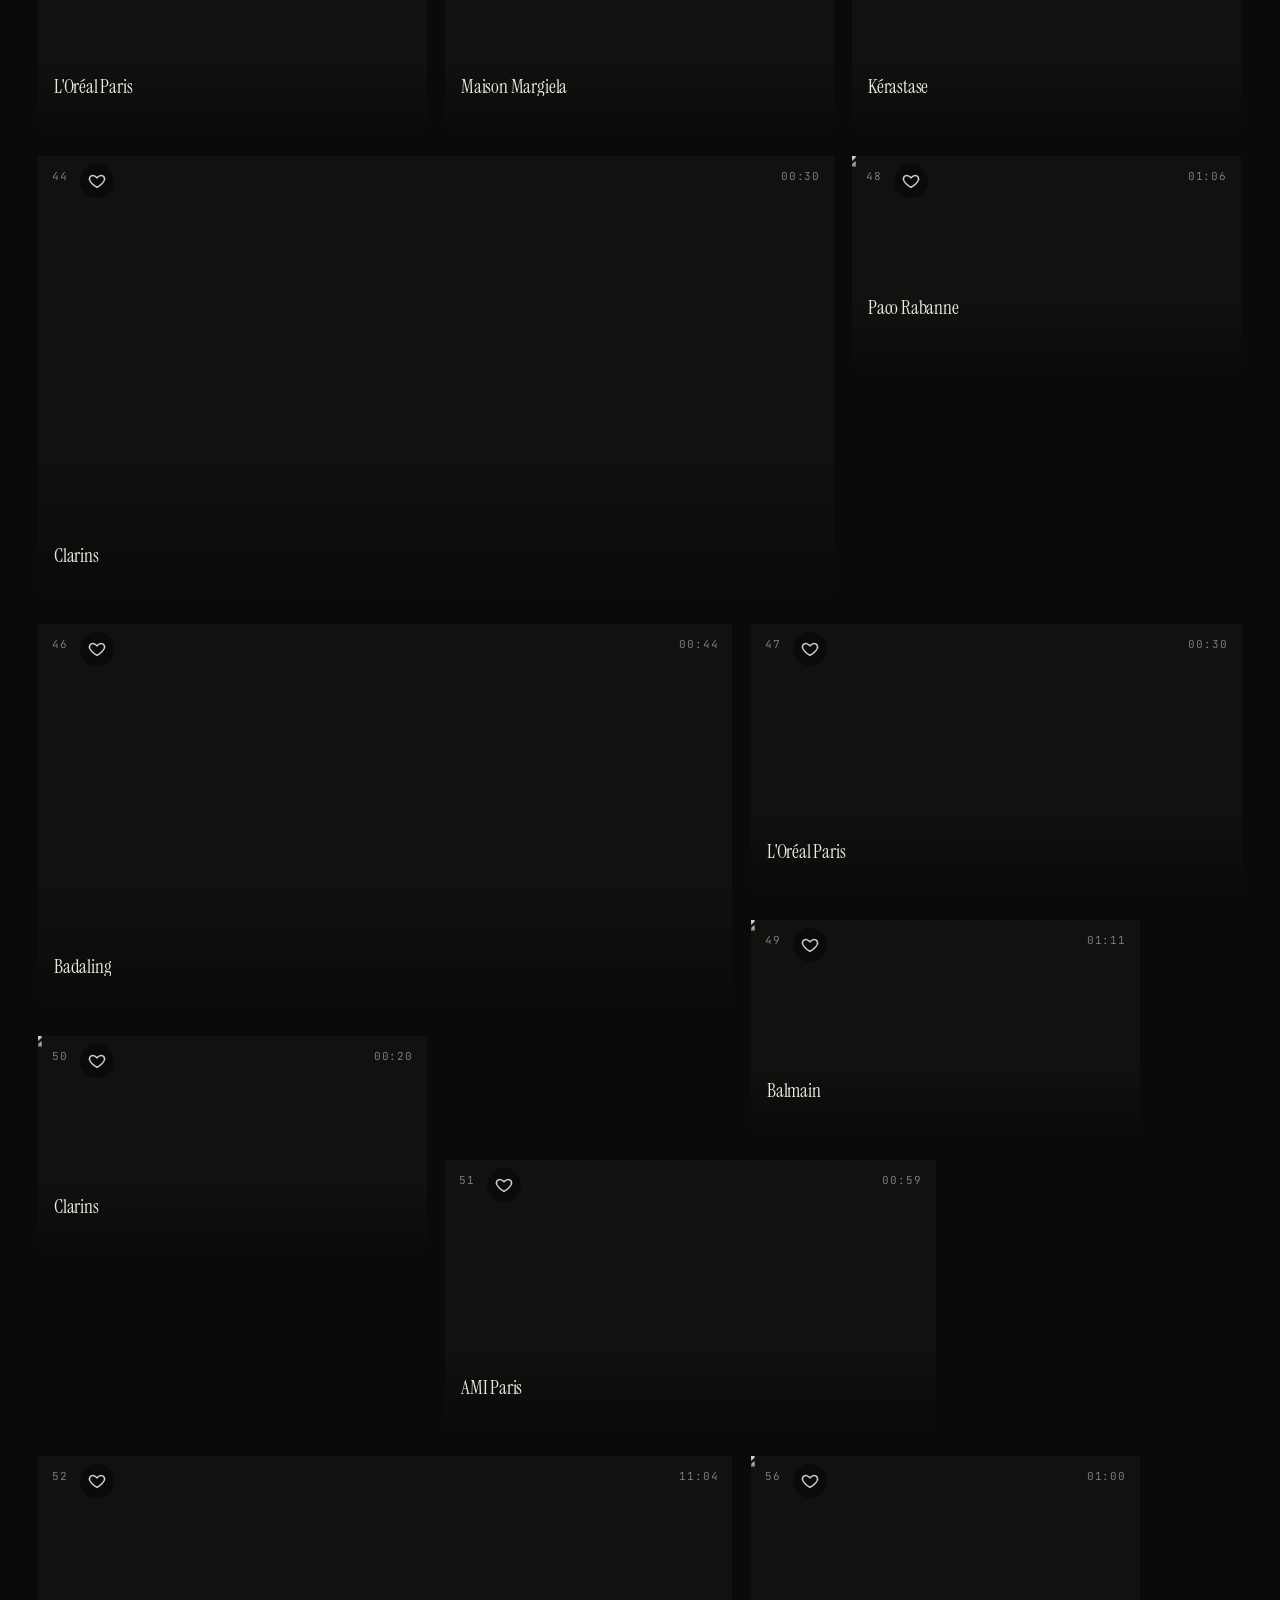
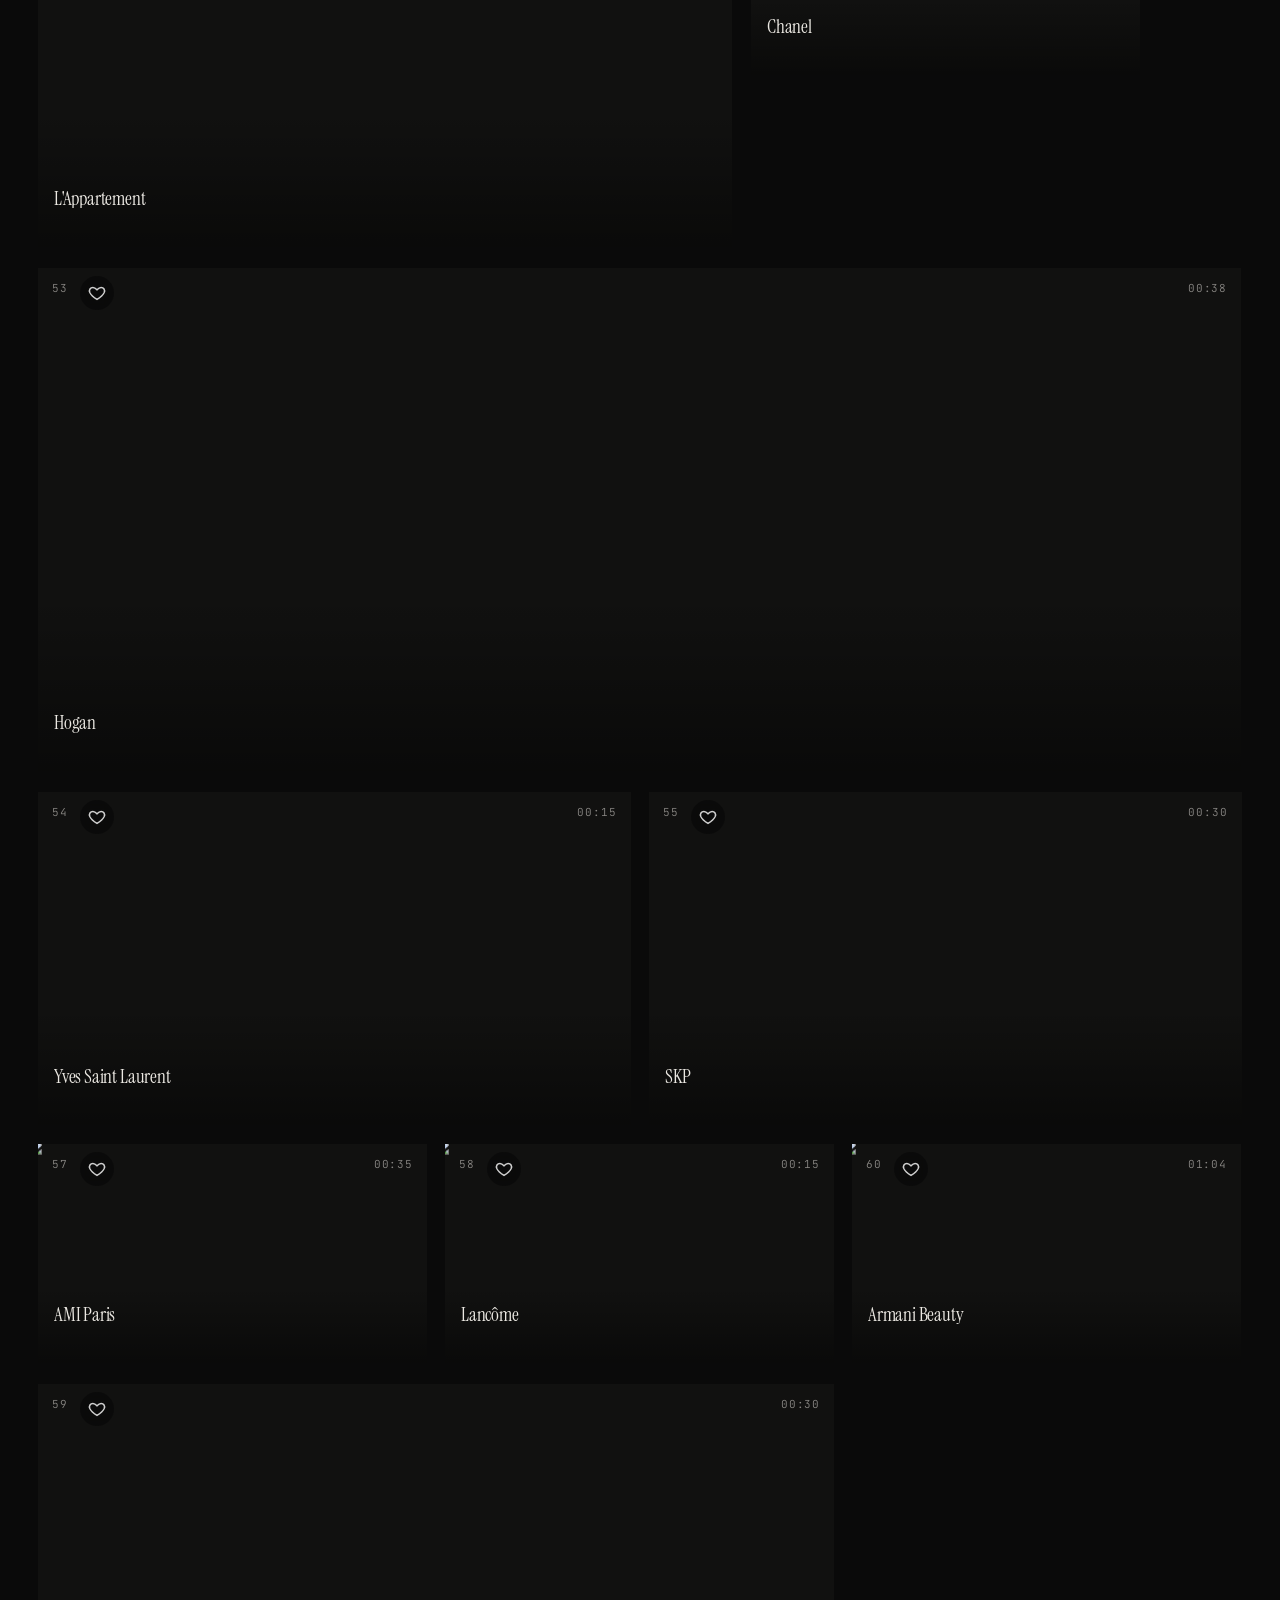
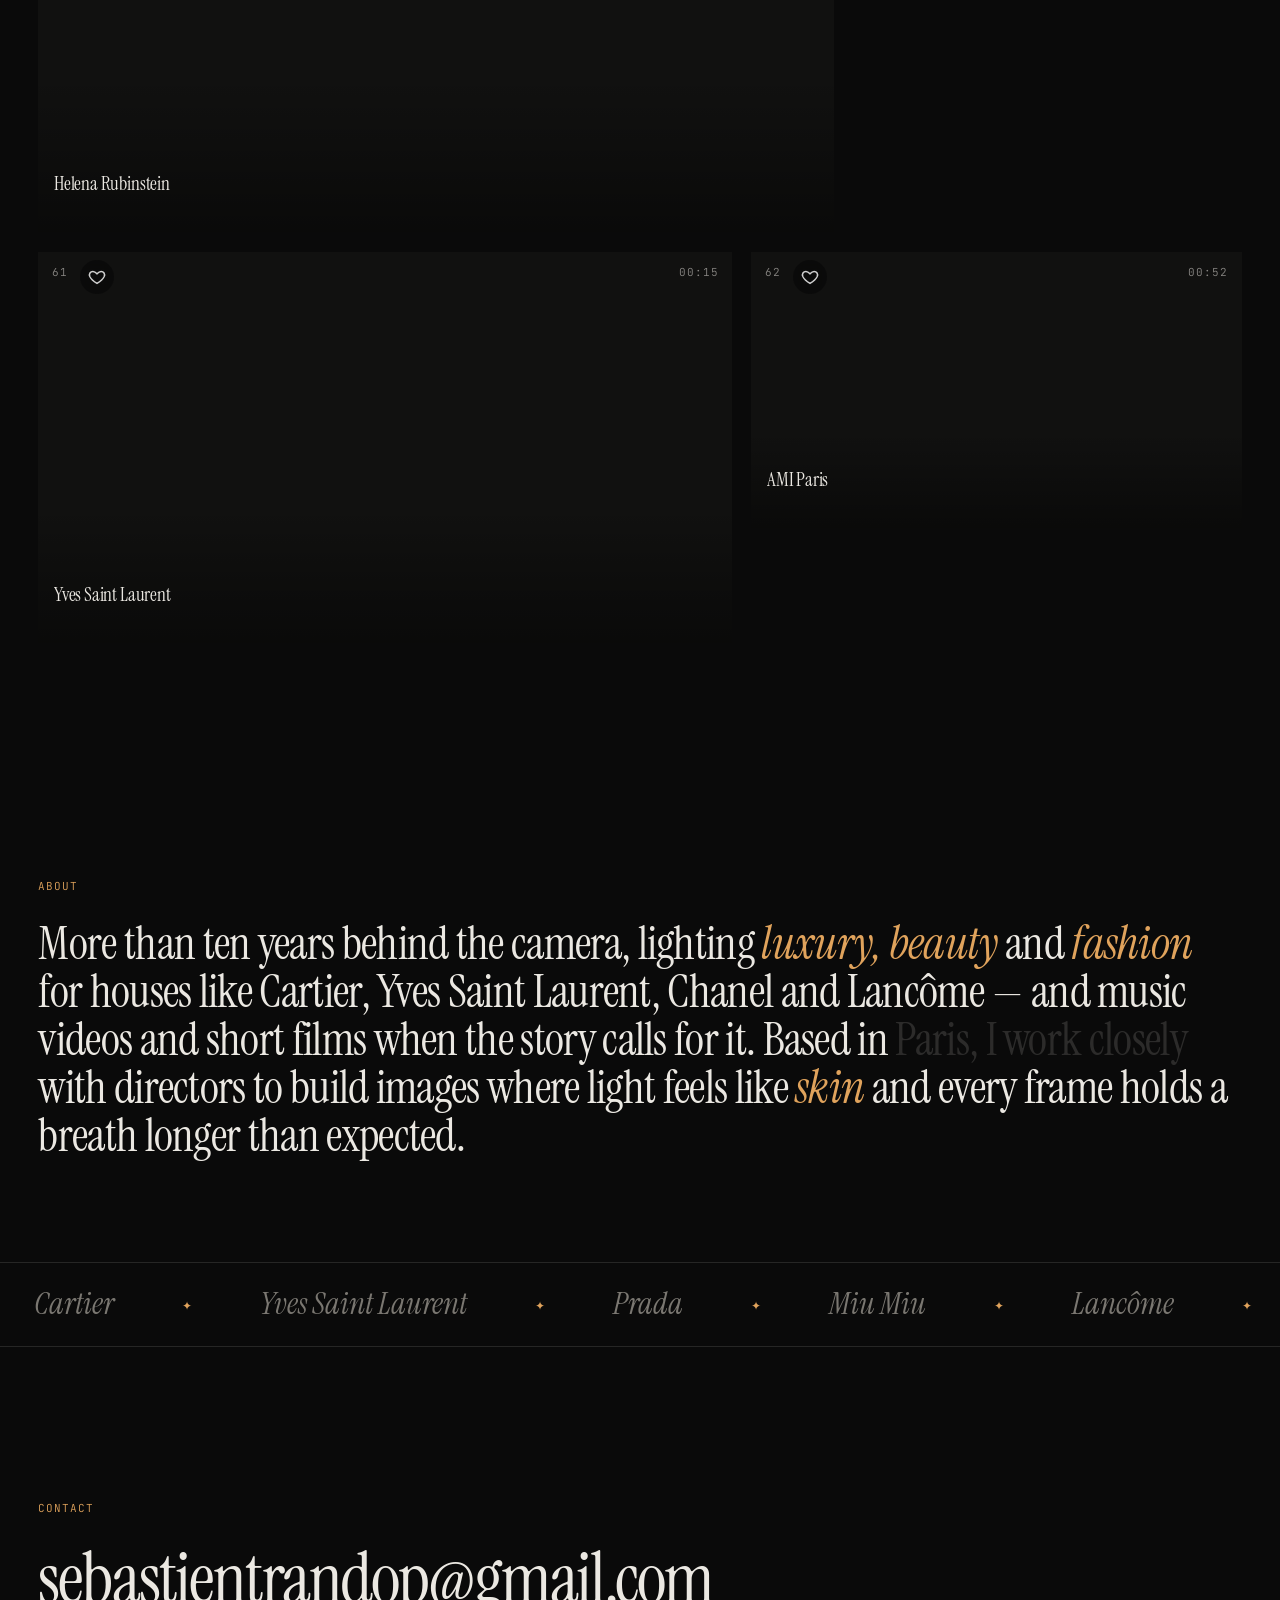
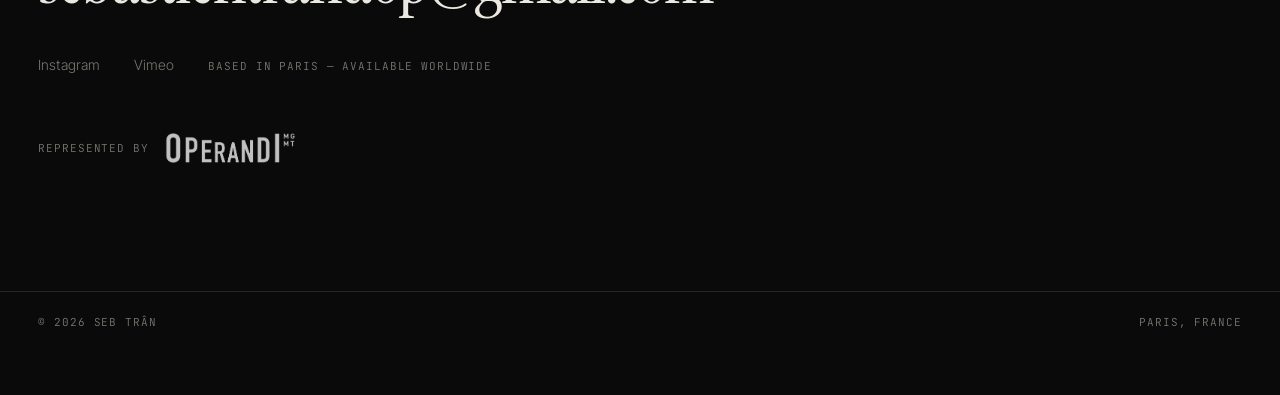
==== commit b9bf7d2a: "Sync depuis moodpics/sebtran@df81ee7" ====
--- a/index.html
+++ b/index.html
@@ -314,6 +314,6 @@
 
   <script src="https://player.vimeo.com/api/player.js"></script>
   <script src="films.js?v=8902d4bb"></script>
-  <script src="app.js?v=3e05275f"></script>
+  <script src="app.js?v=c6f66e65"></script>
 </body>
 </html>
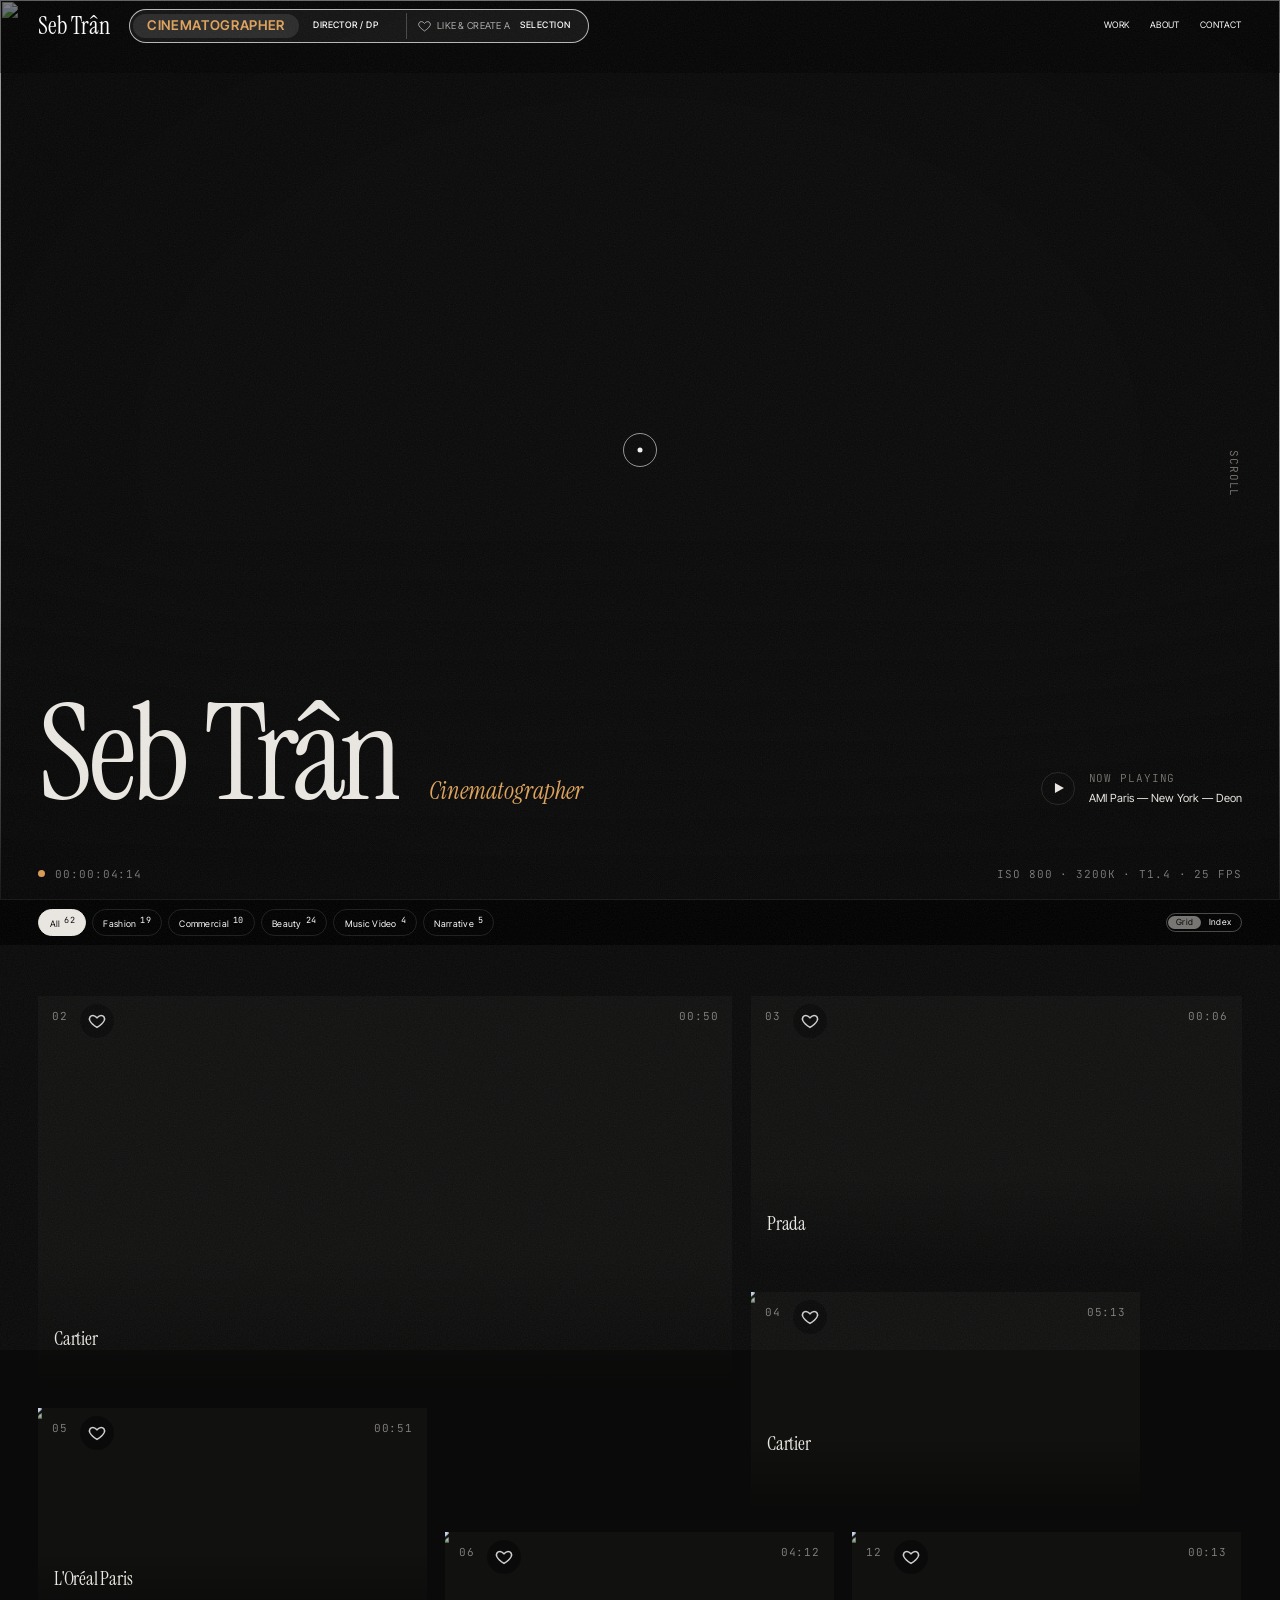
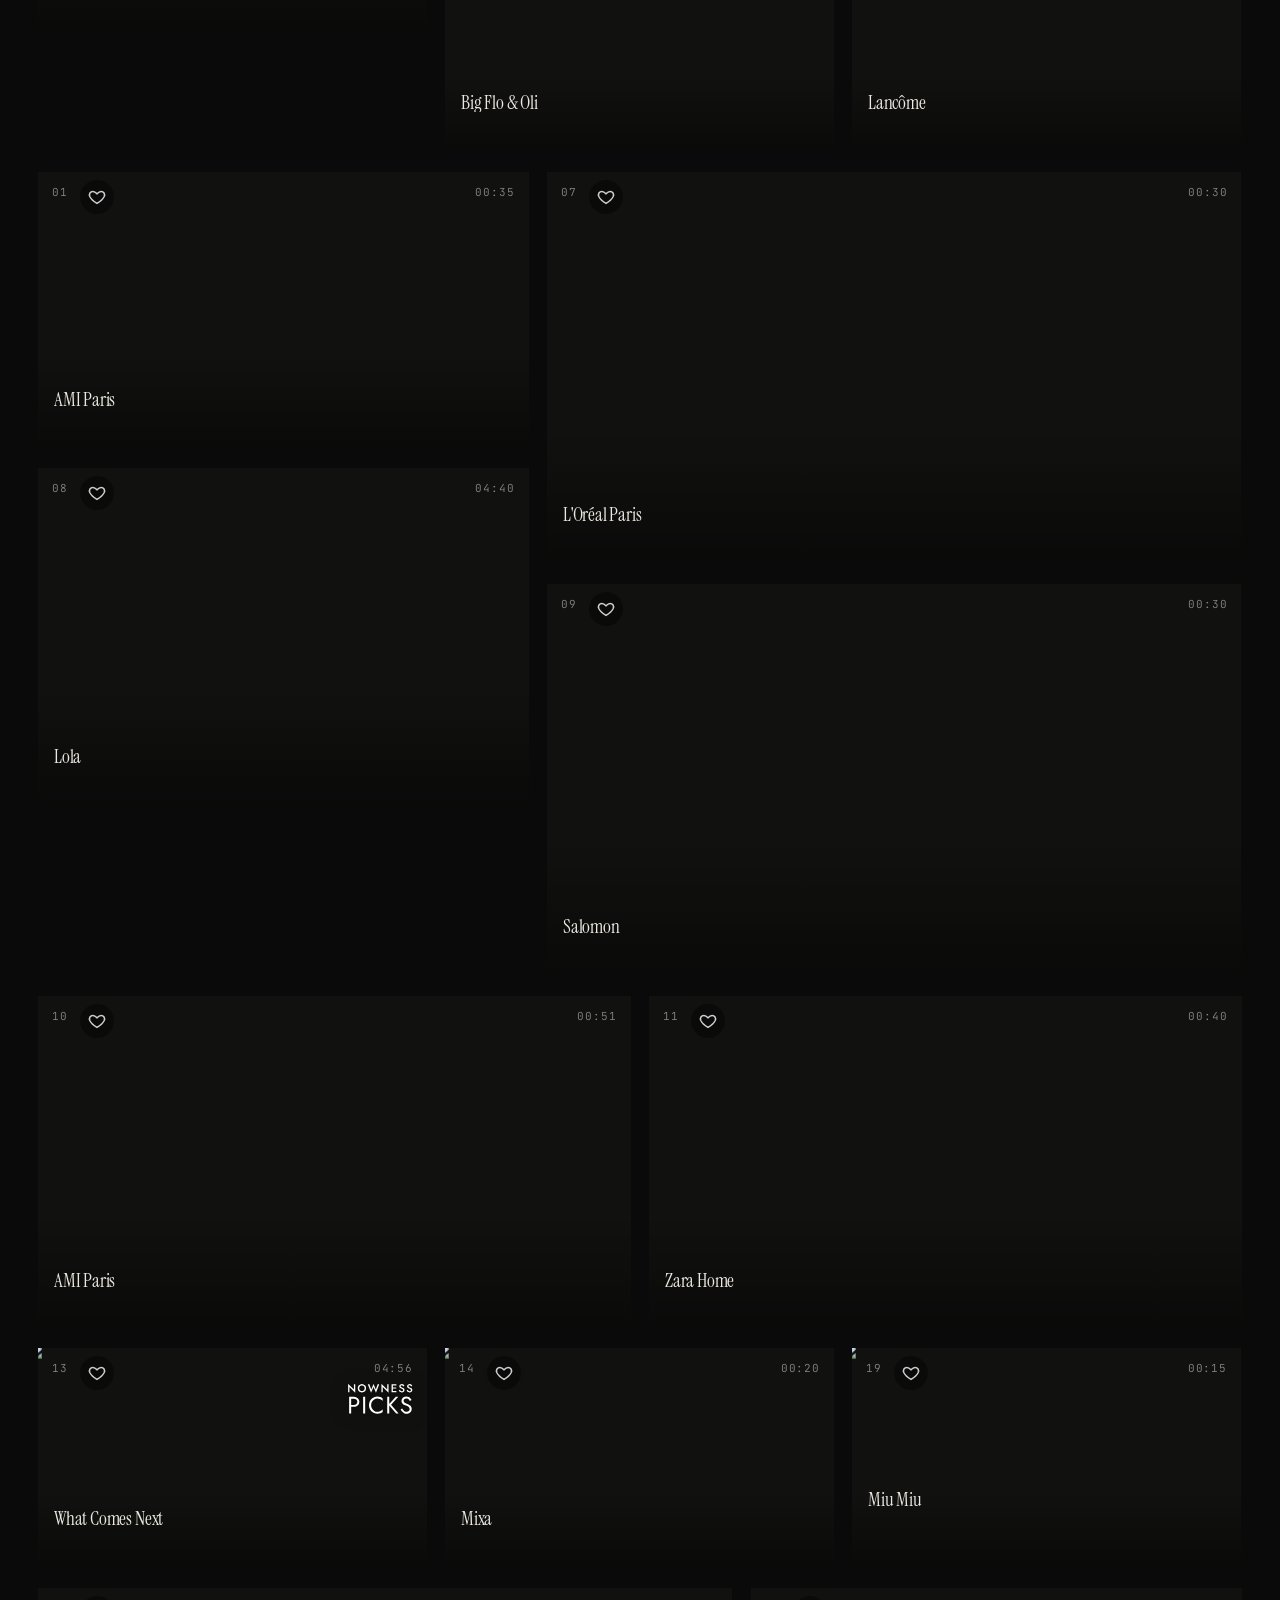
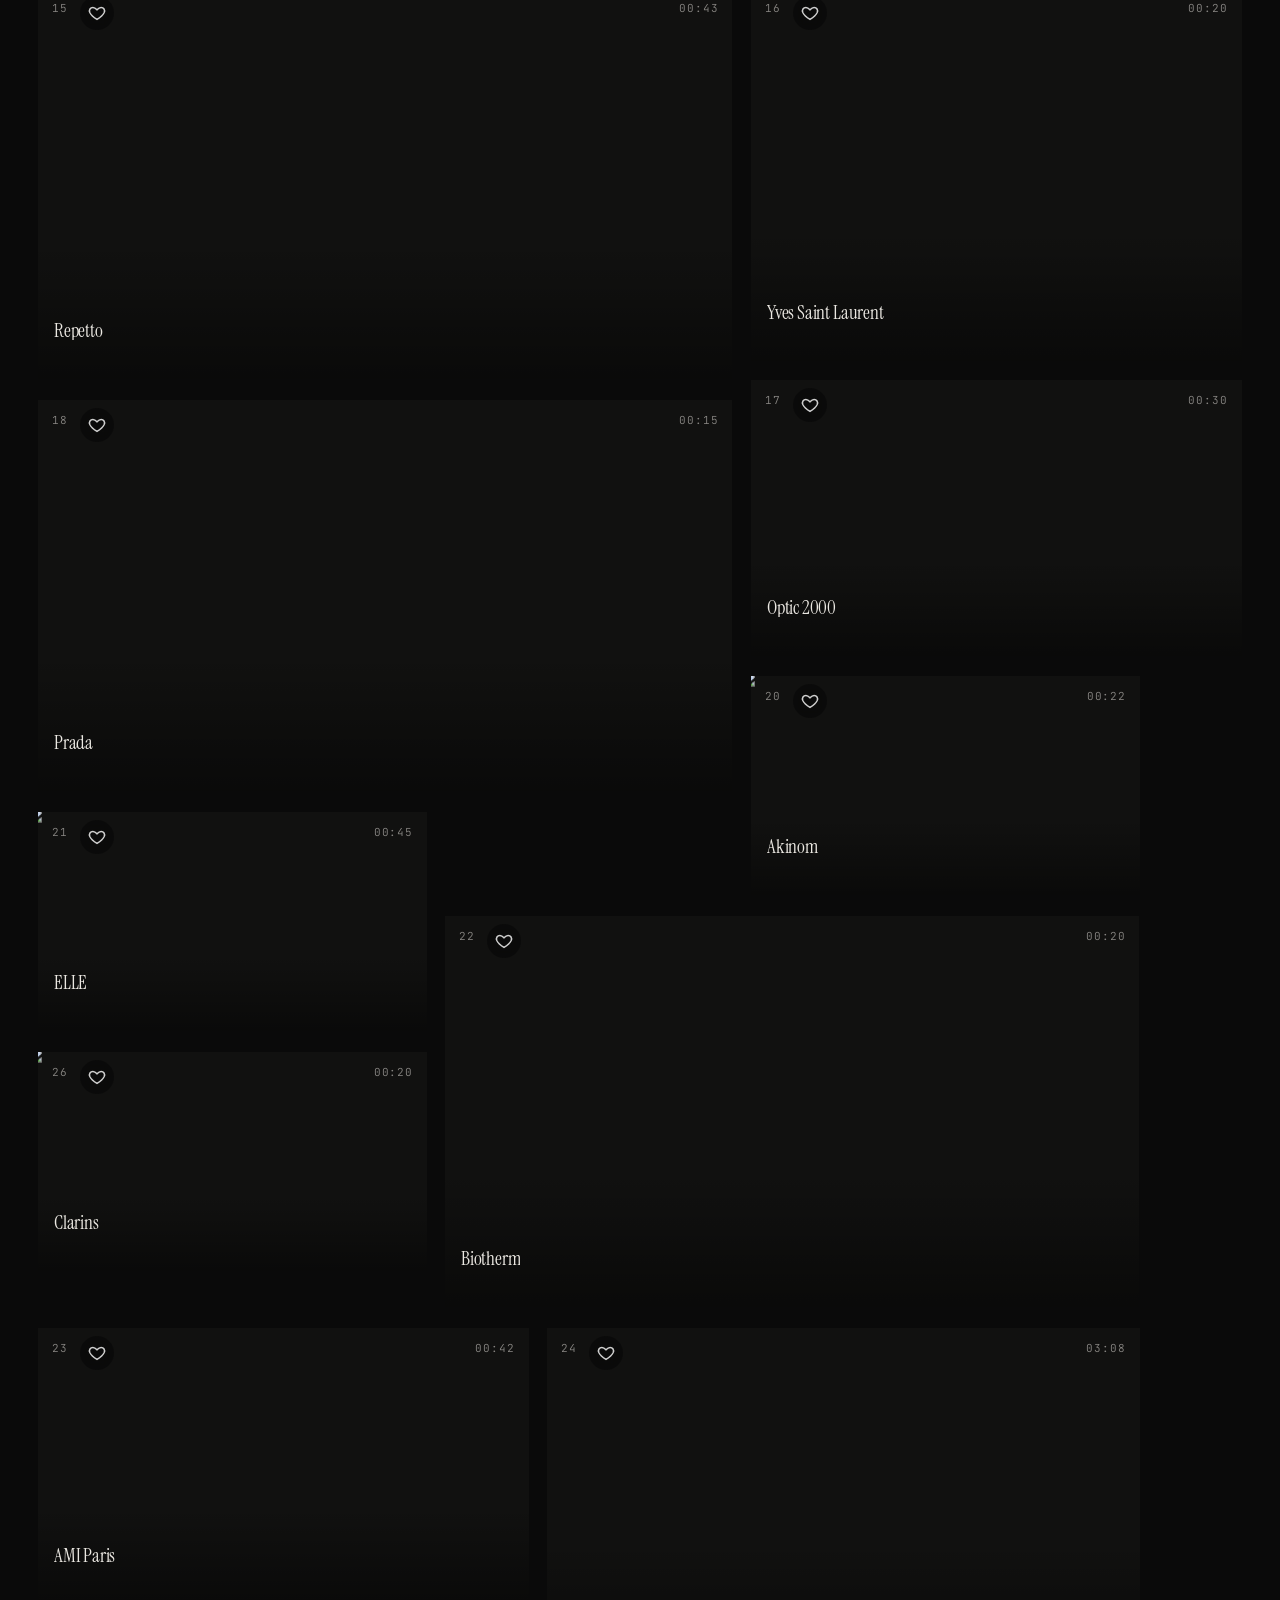
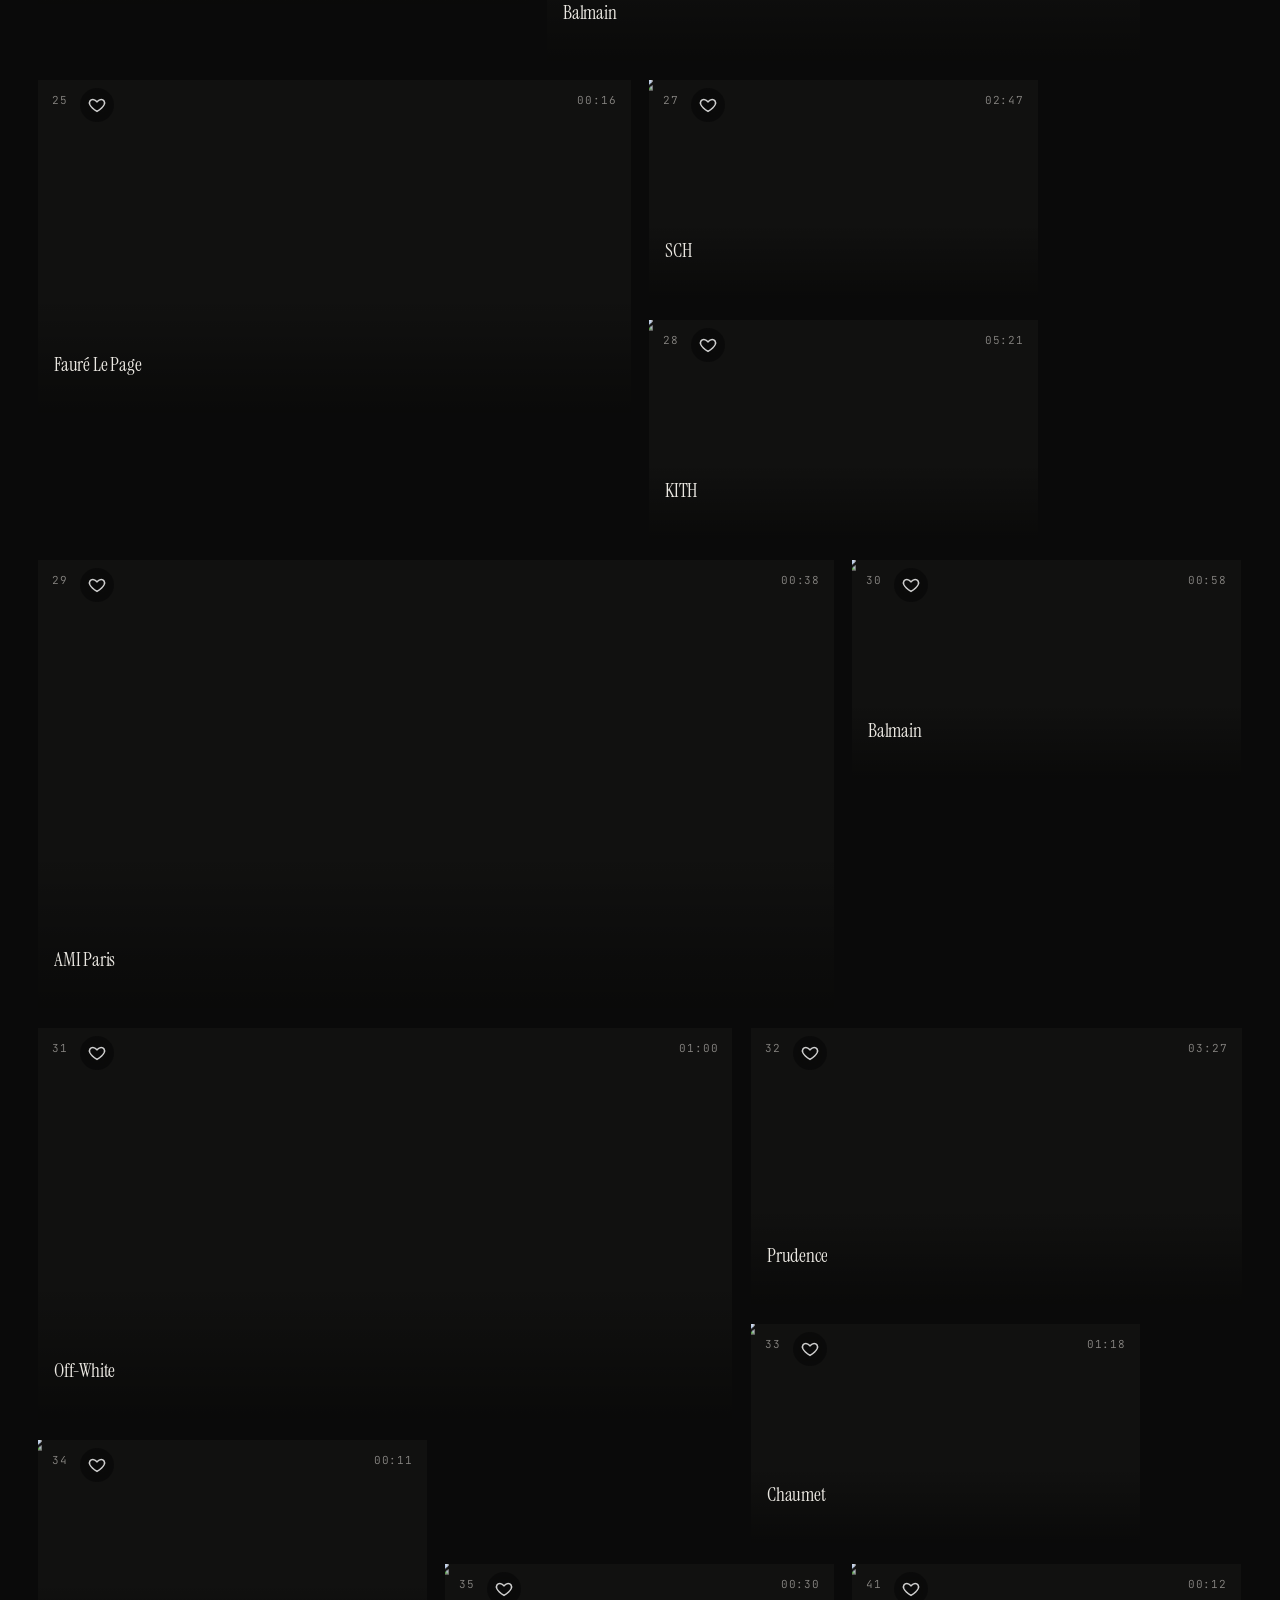
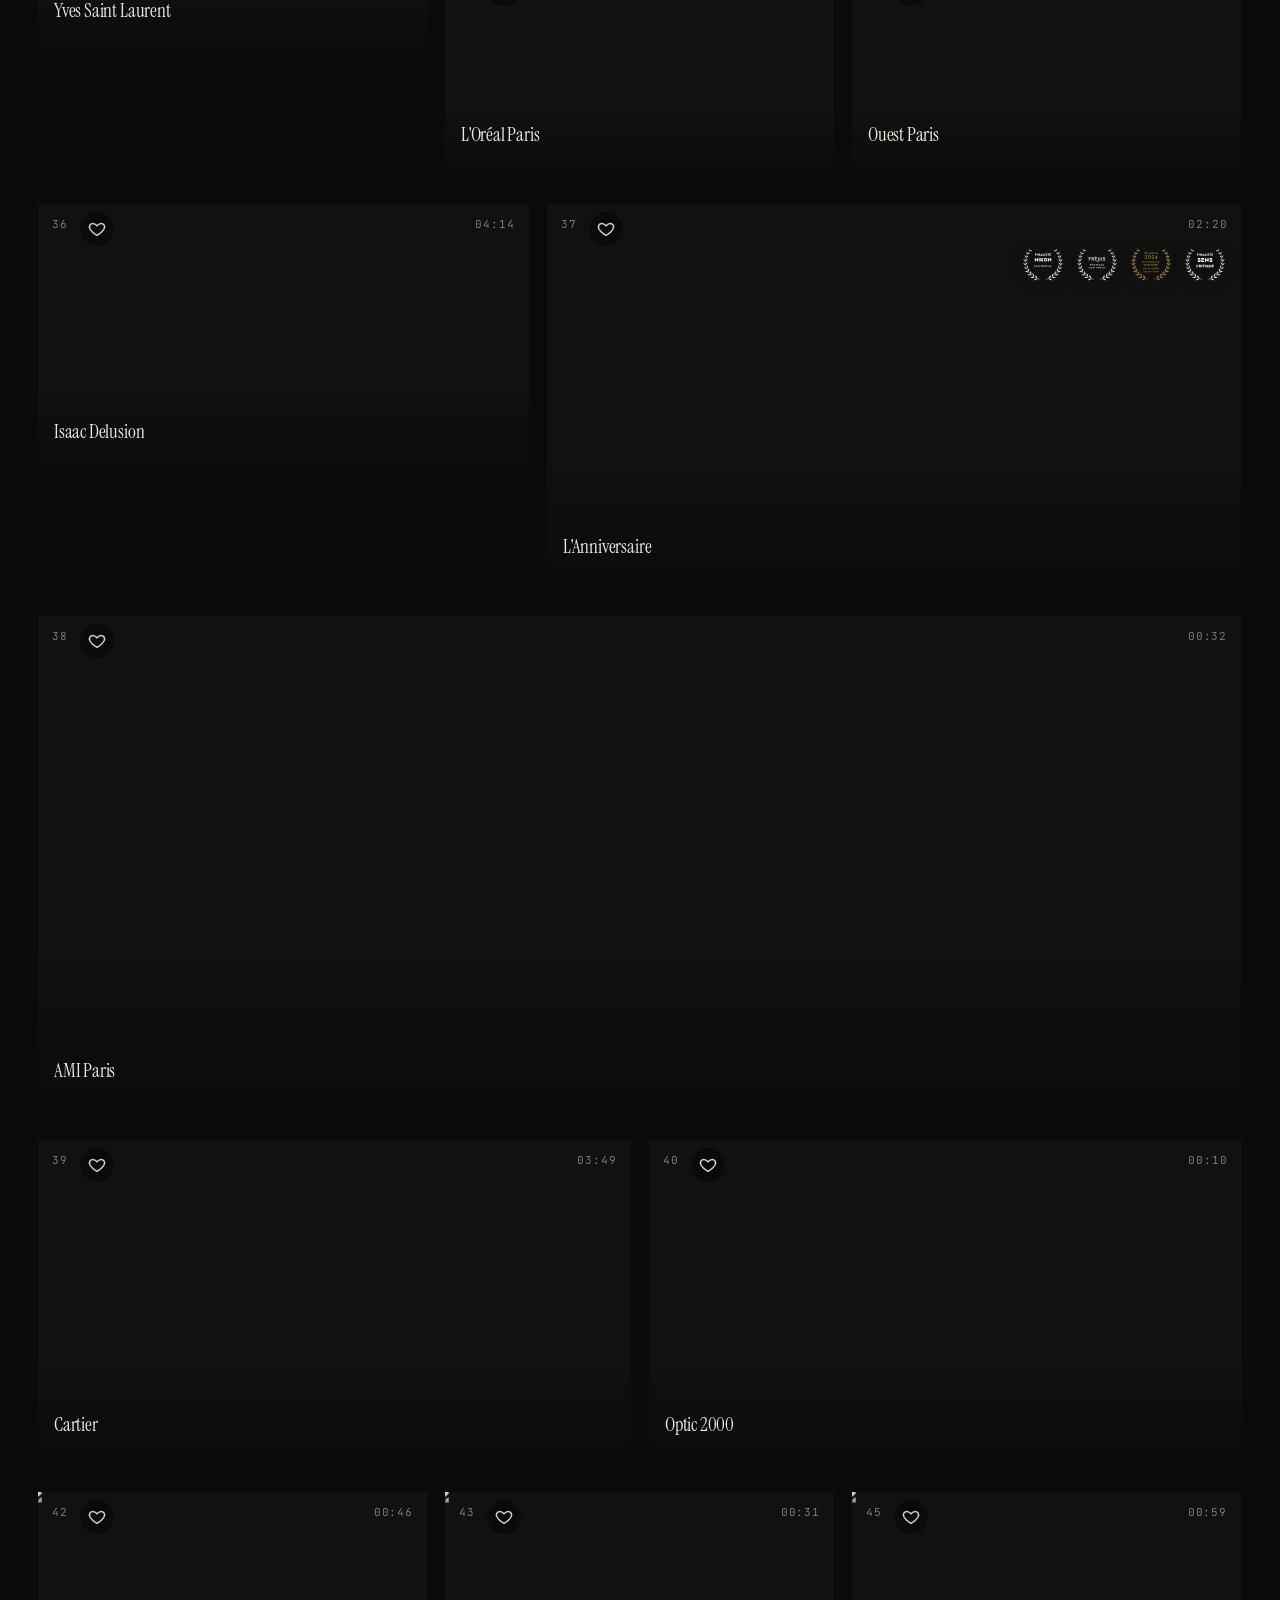
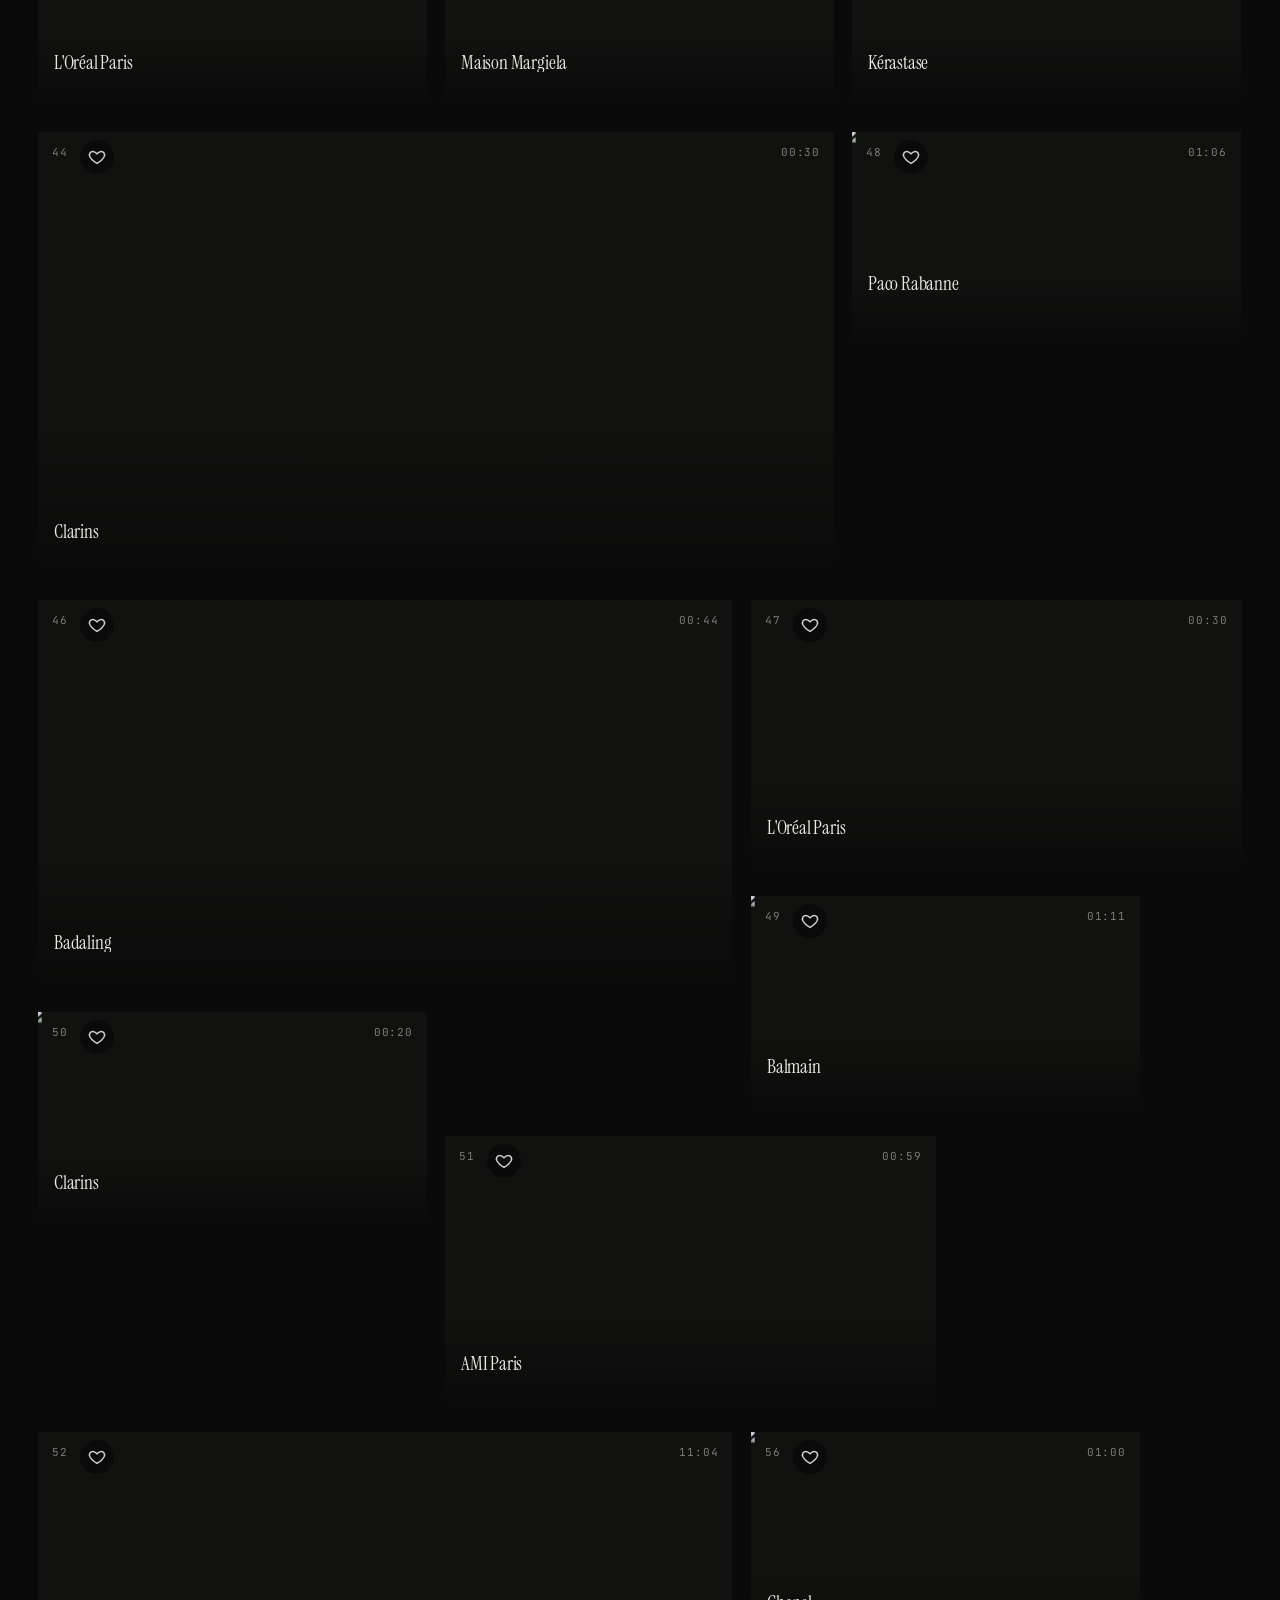
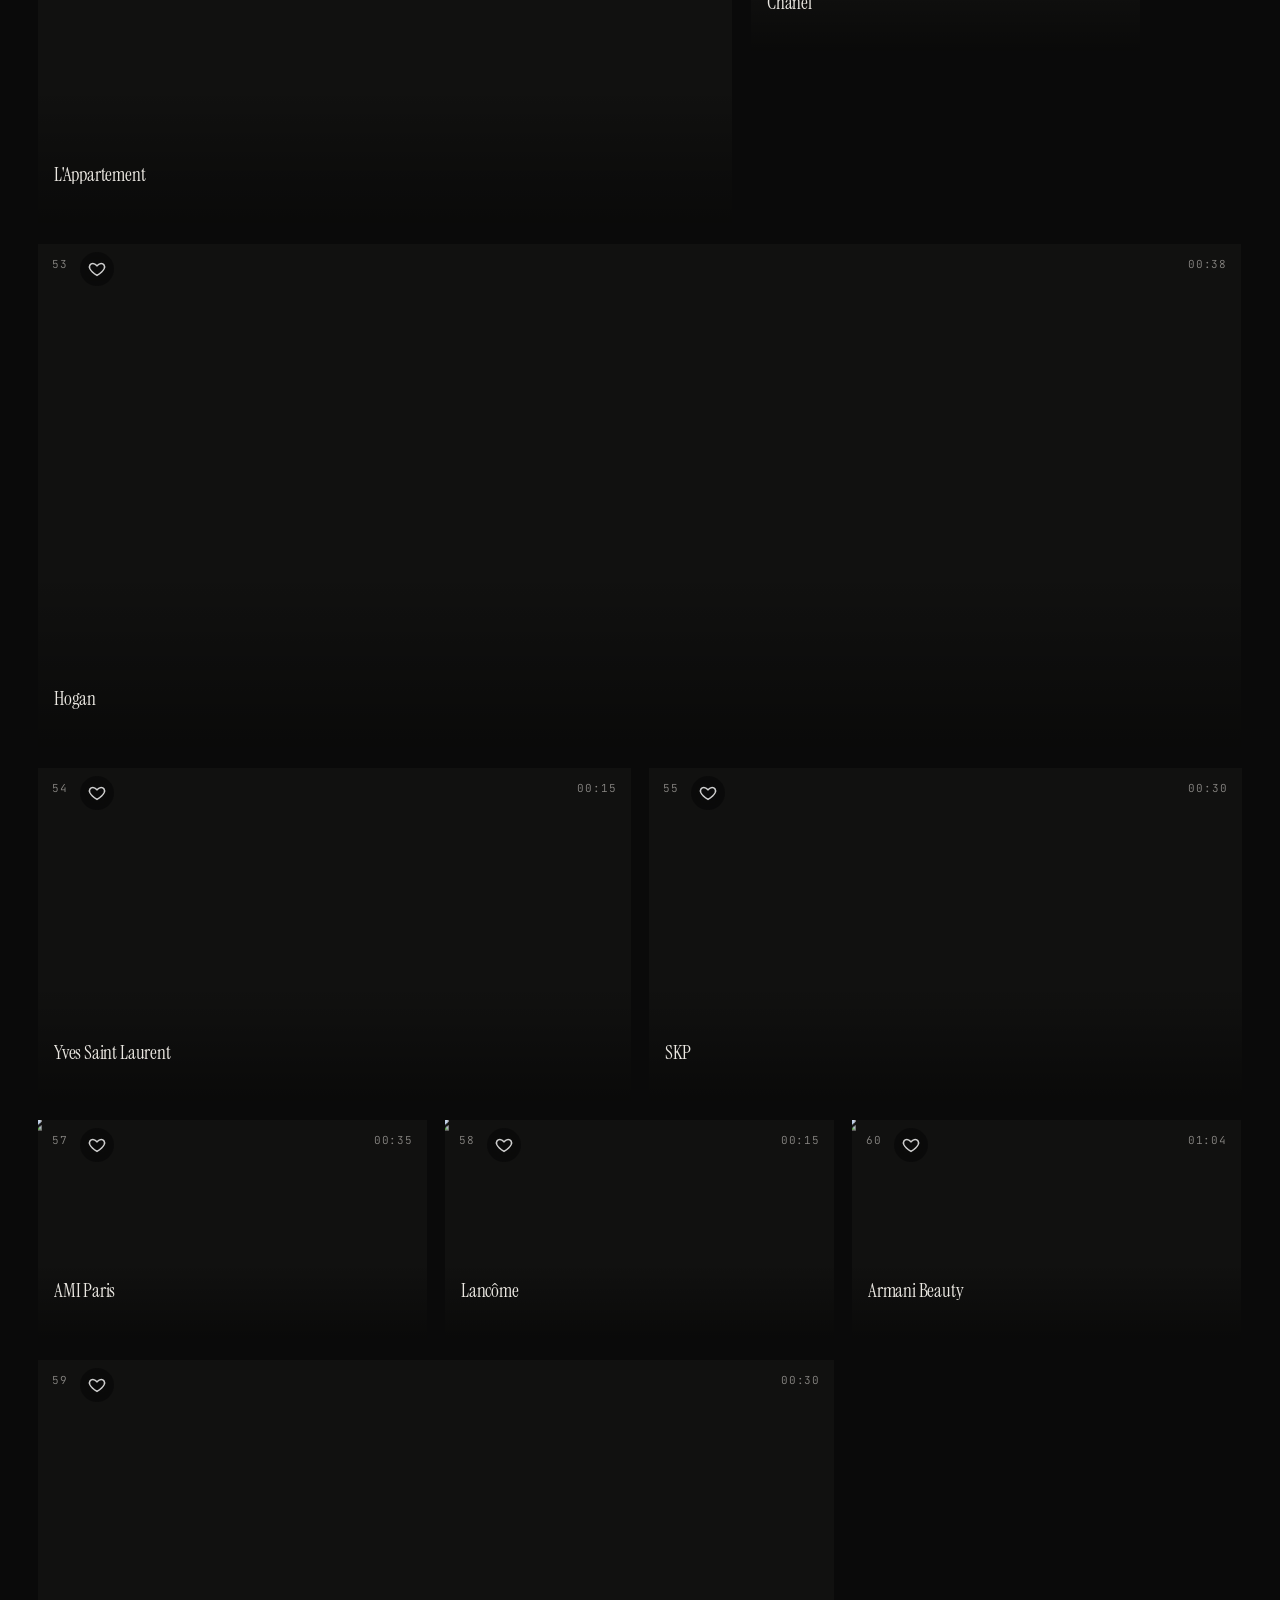
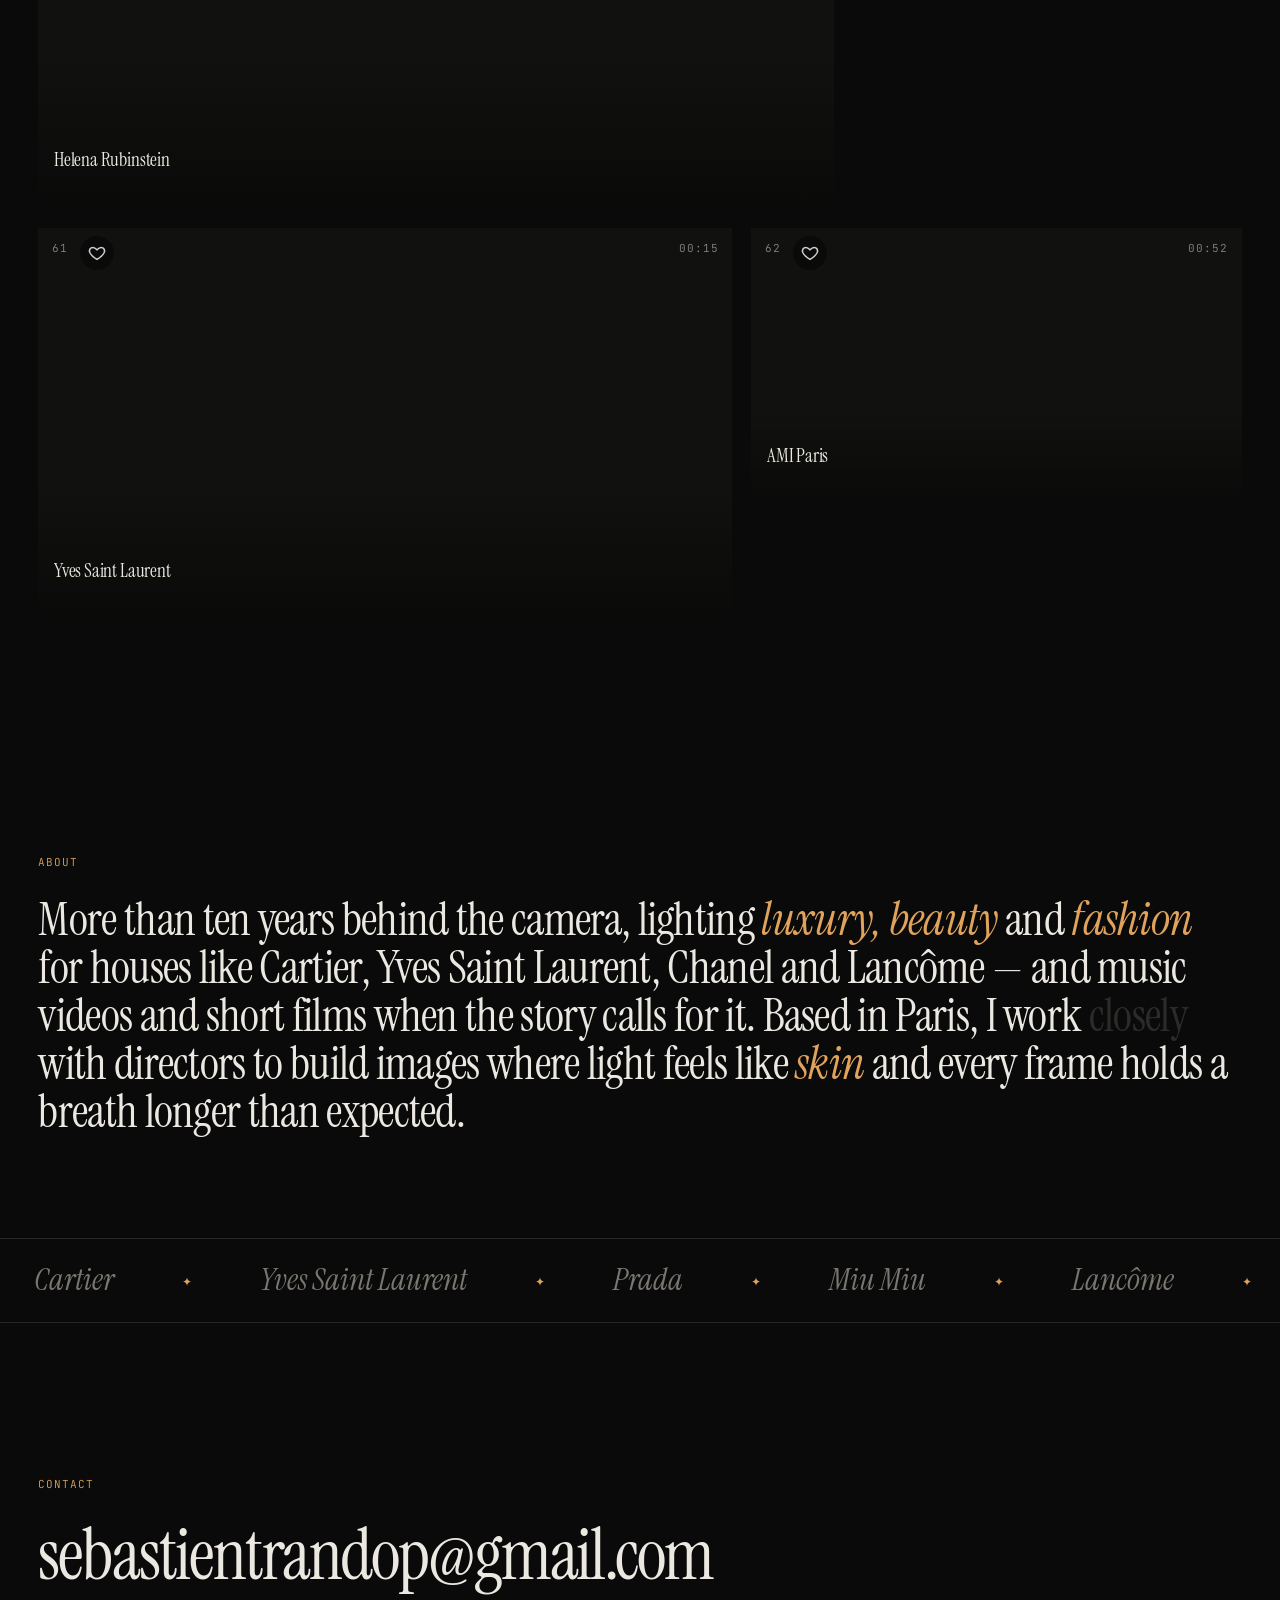
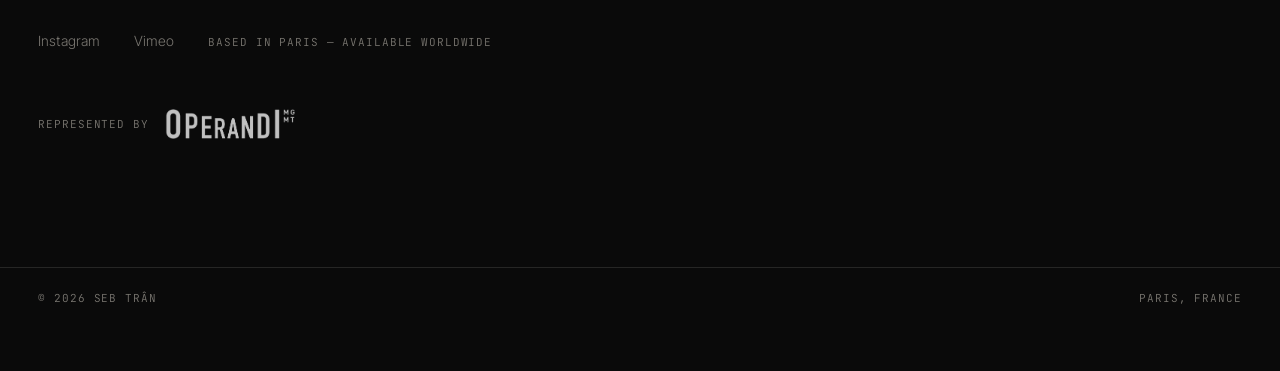
==== commit 14935340: "Sync depuis moodpics/sebtran@3f344ff" ====
--- a/index.html
+++ b/index.html
@@ -314,6 +314,6 @@
 
   <script src="https://player.vimeo.com/api/player.js"></script>
   <script src="films.js?v=8902d4bb"></script>
-  <script src="app.js?v=c6f66e65"></script>
+  <script src="app.js?v=bb1ab774"></script>
 </body>
 </html>
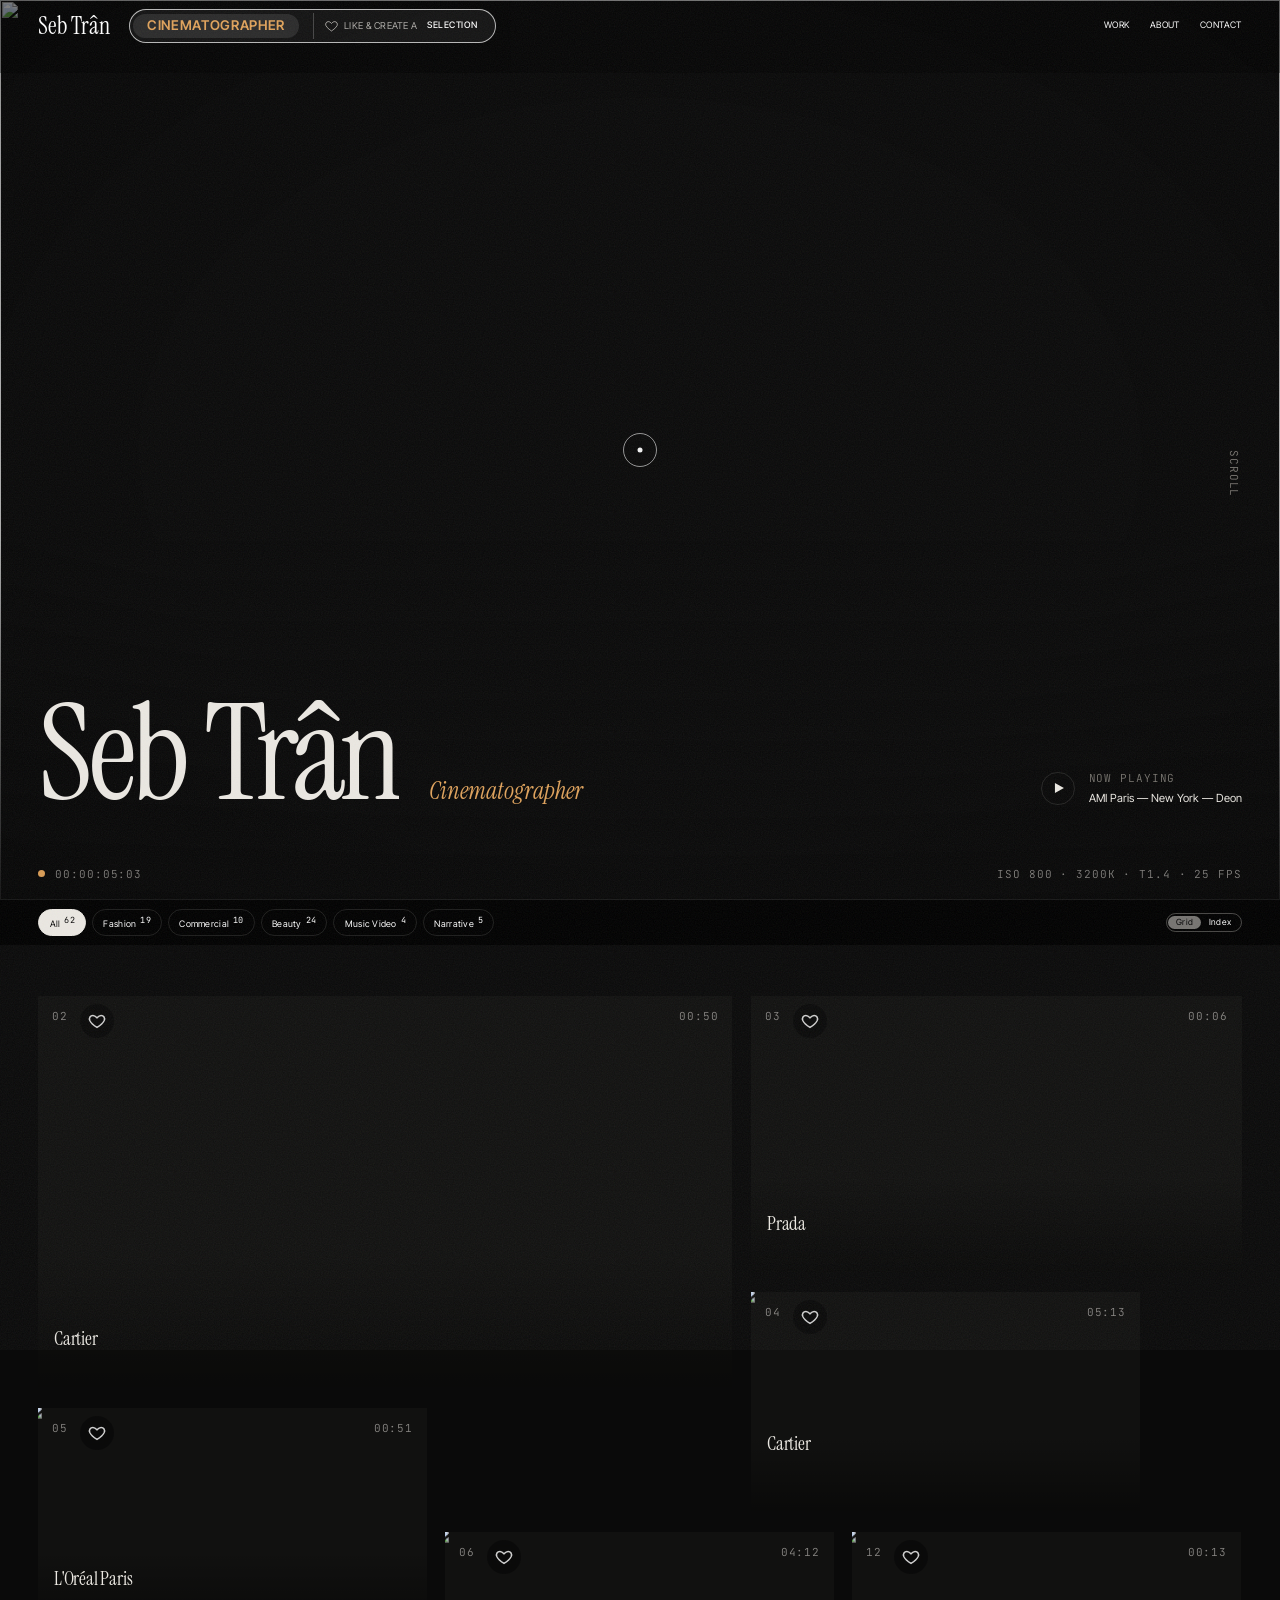
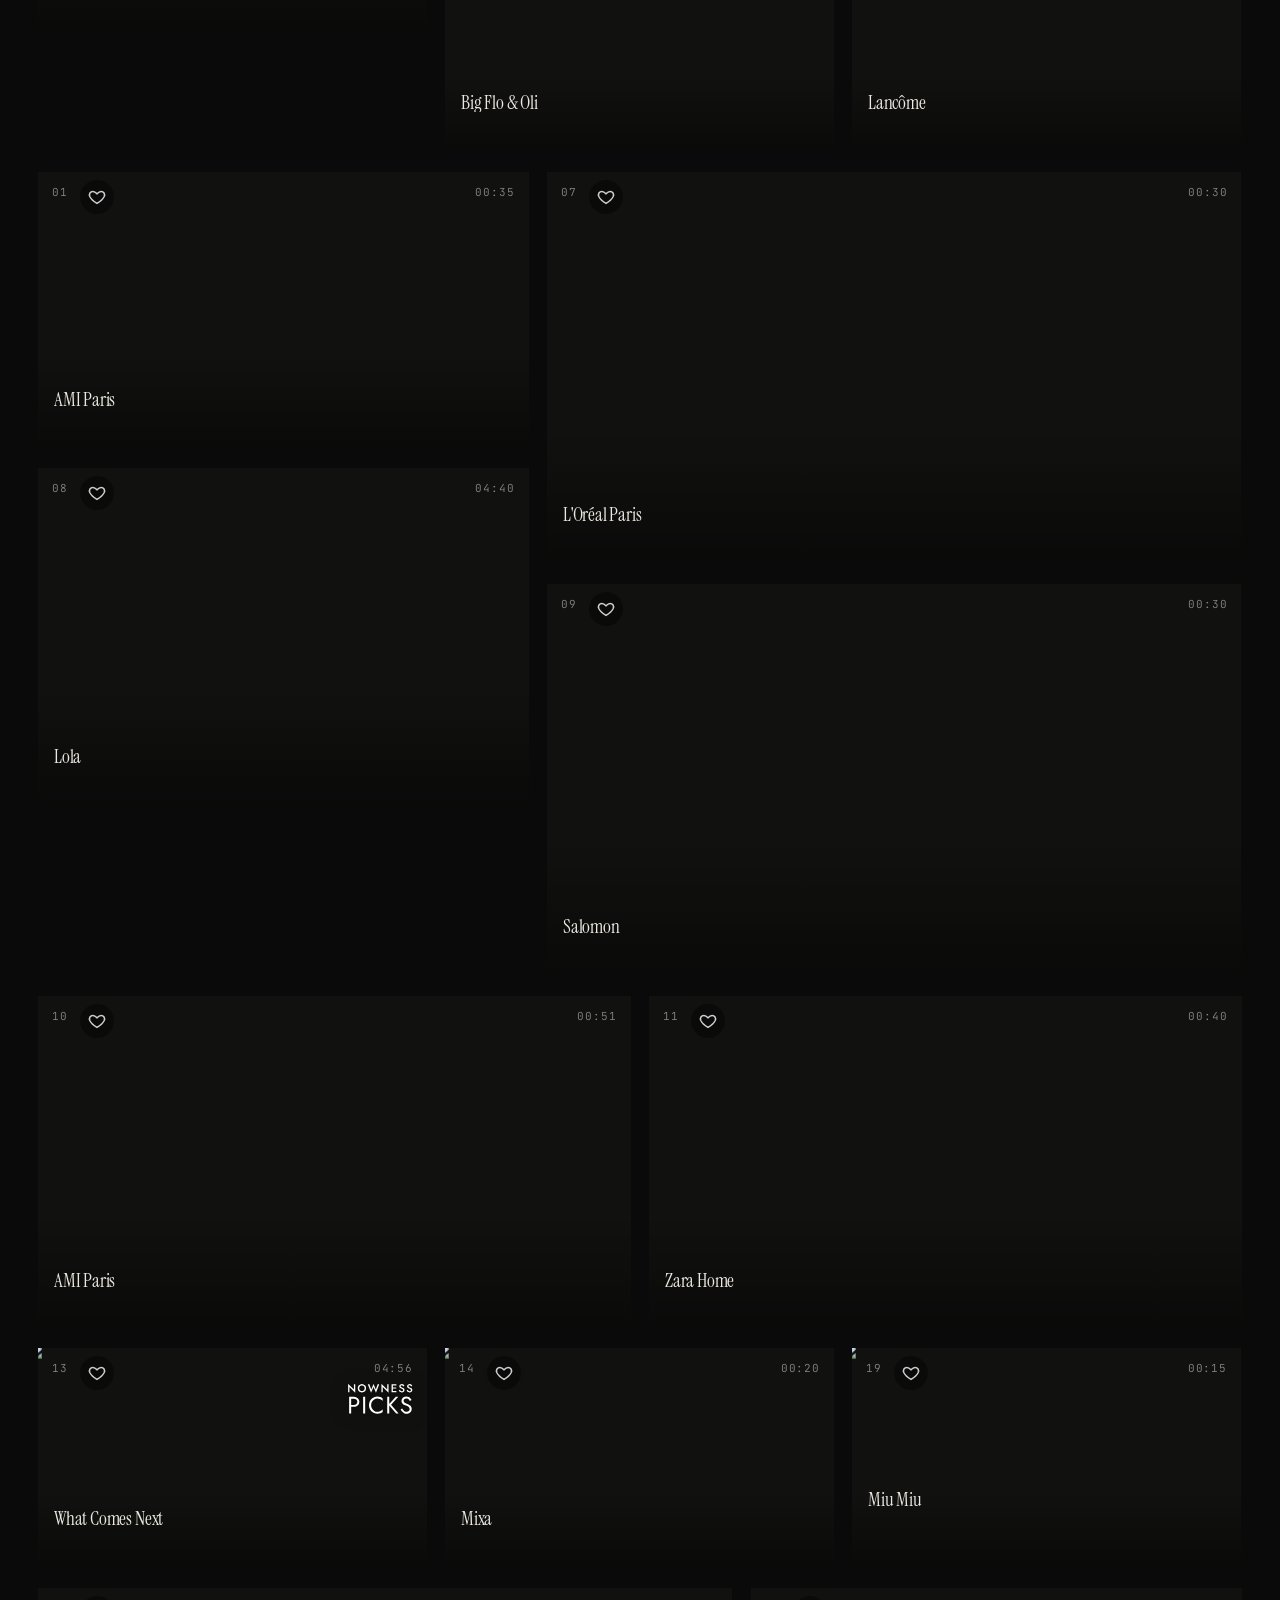
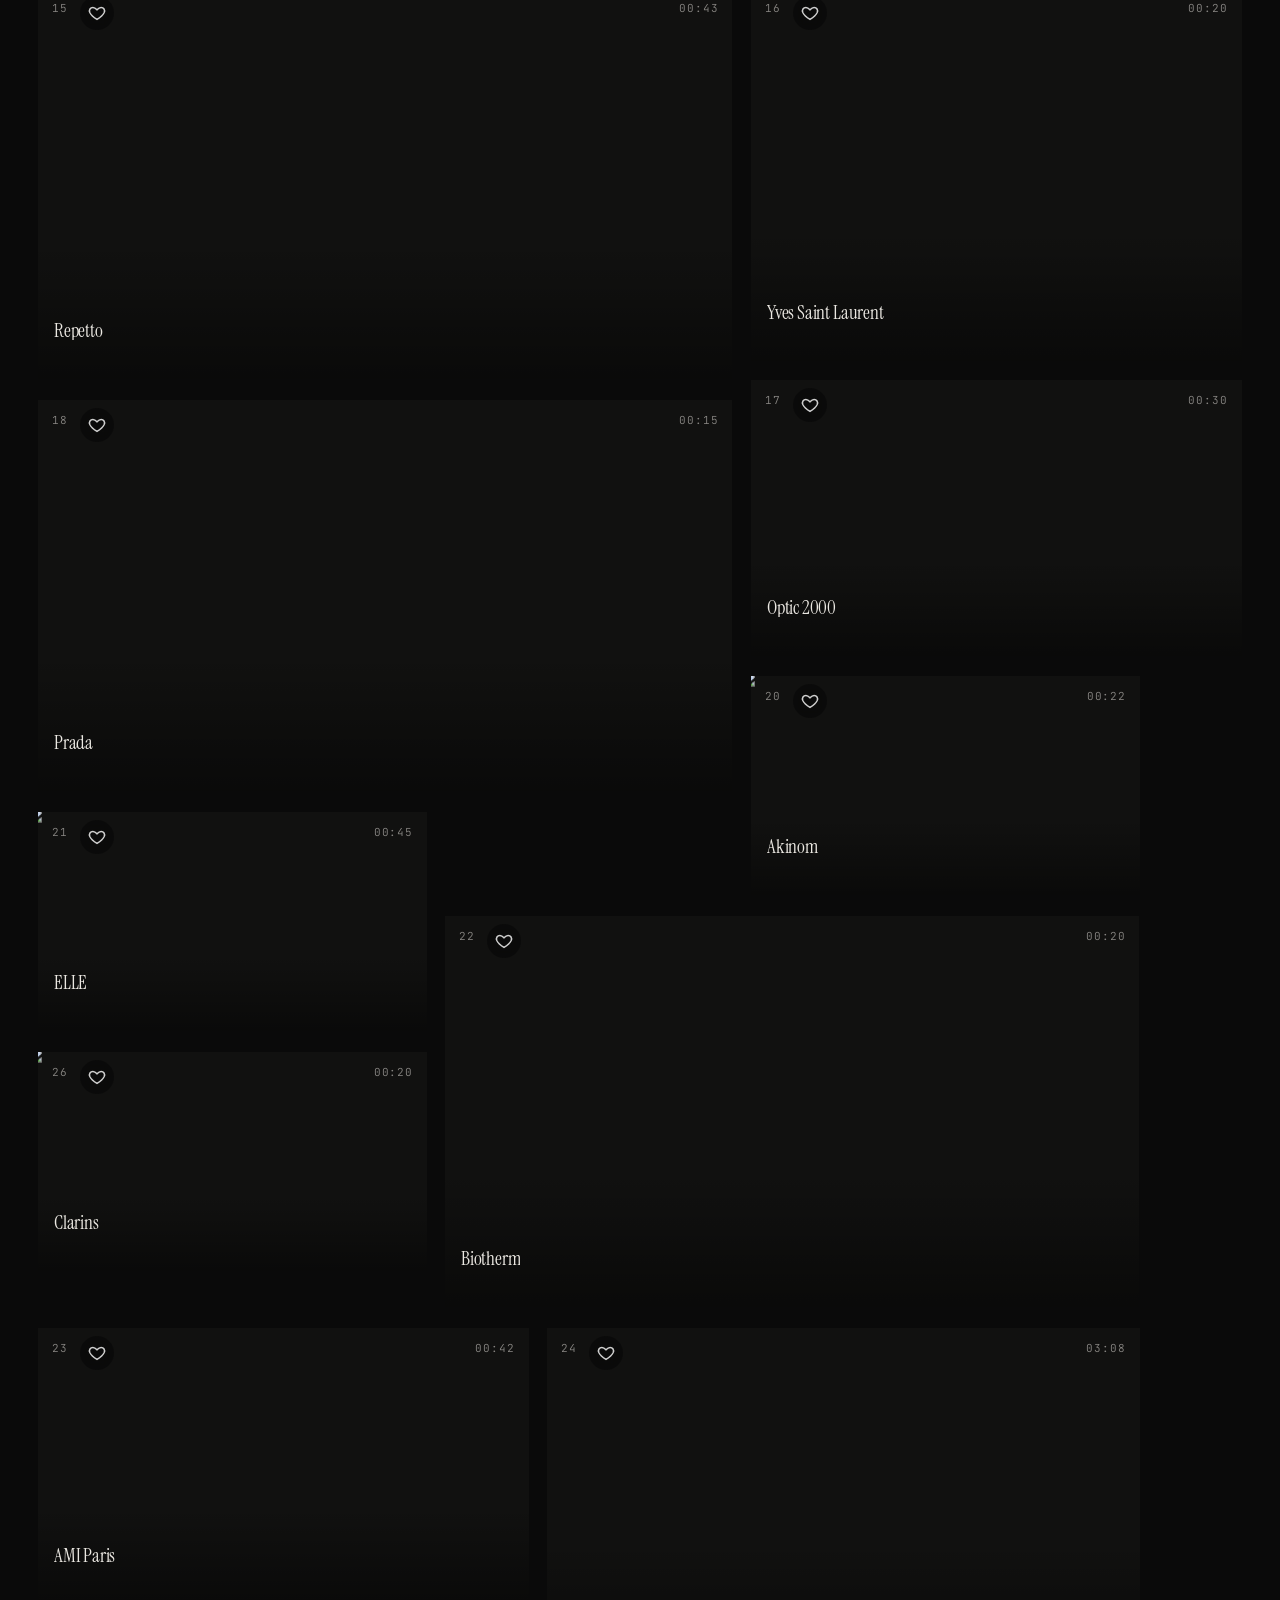
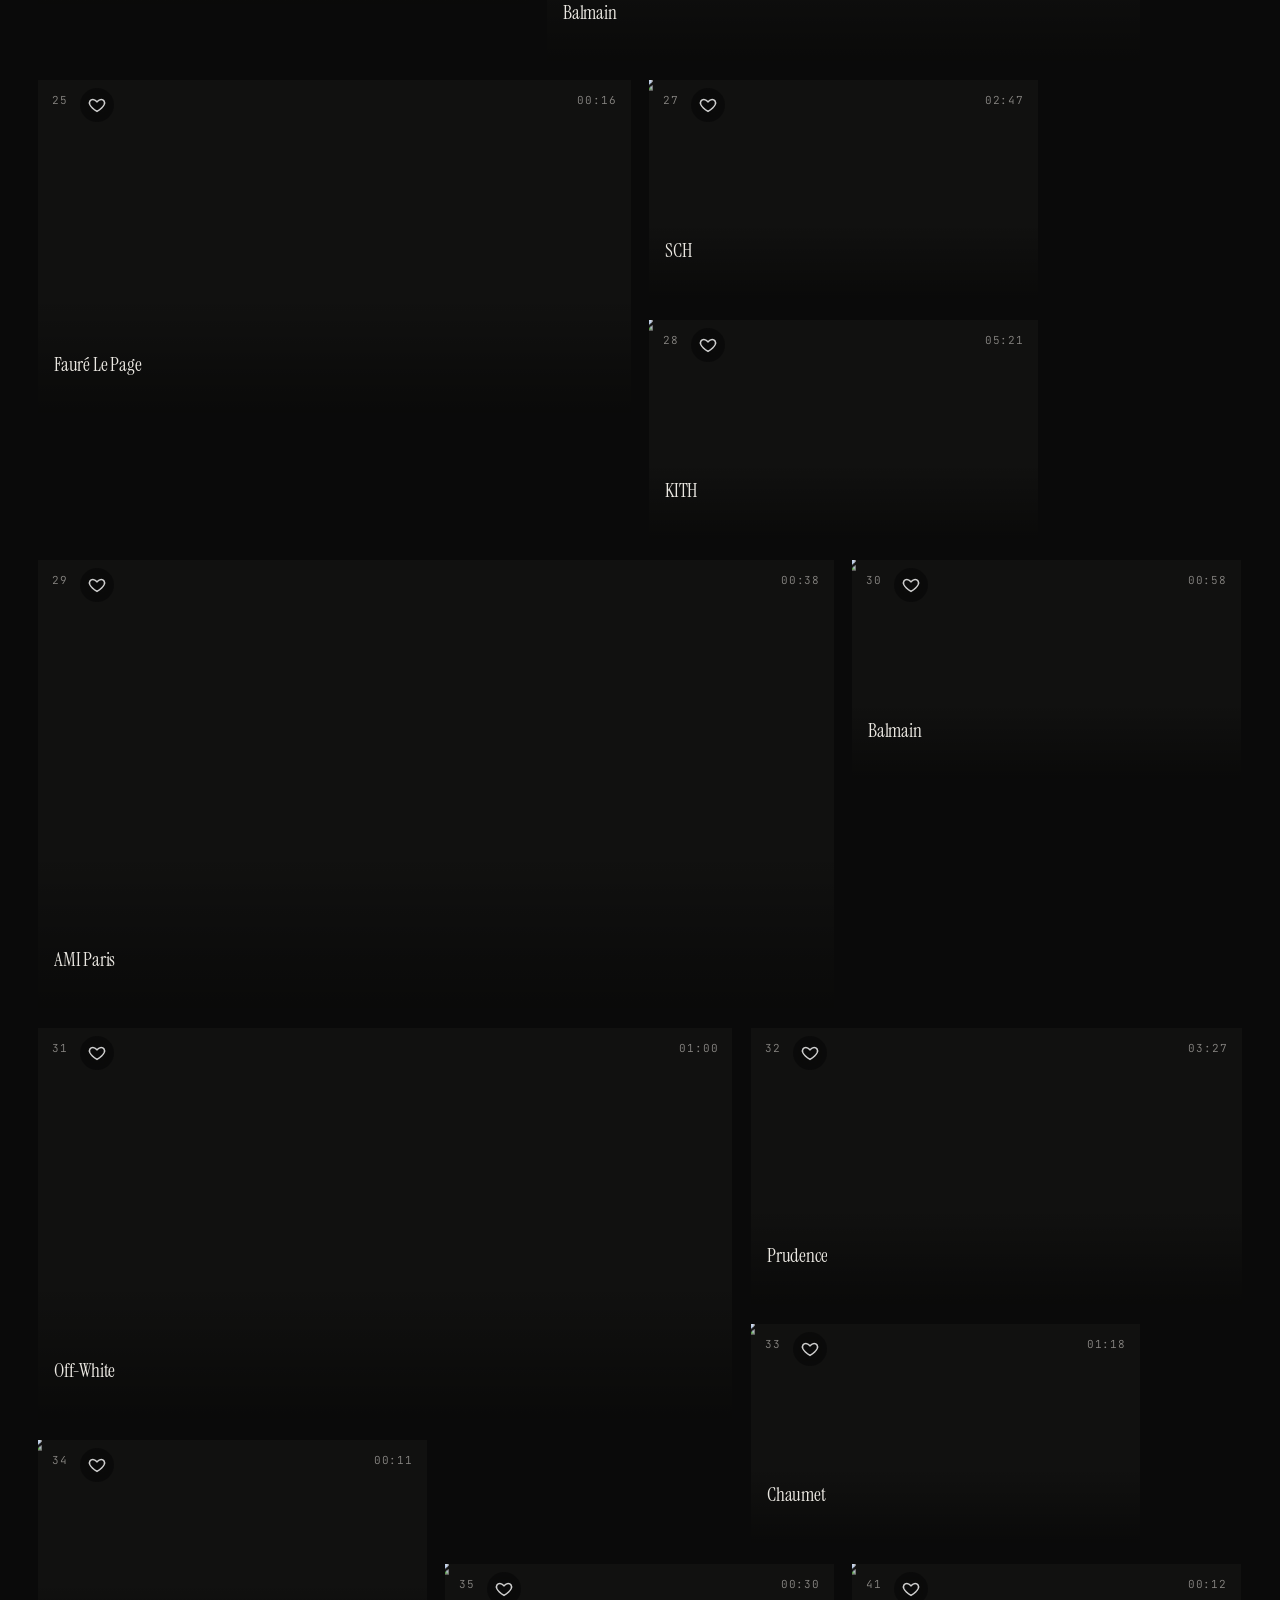
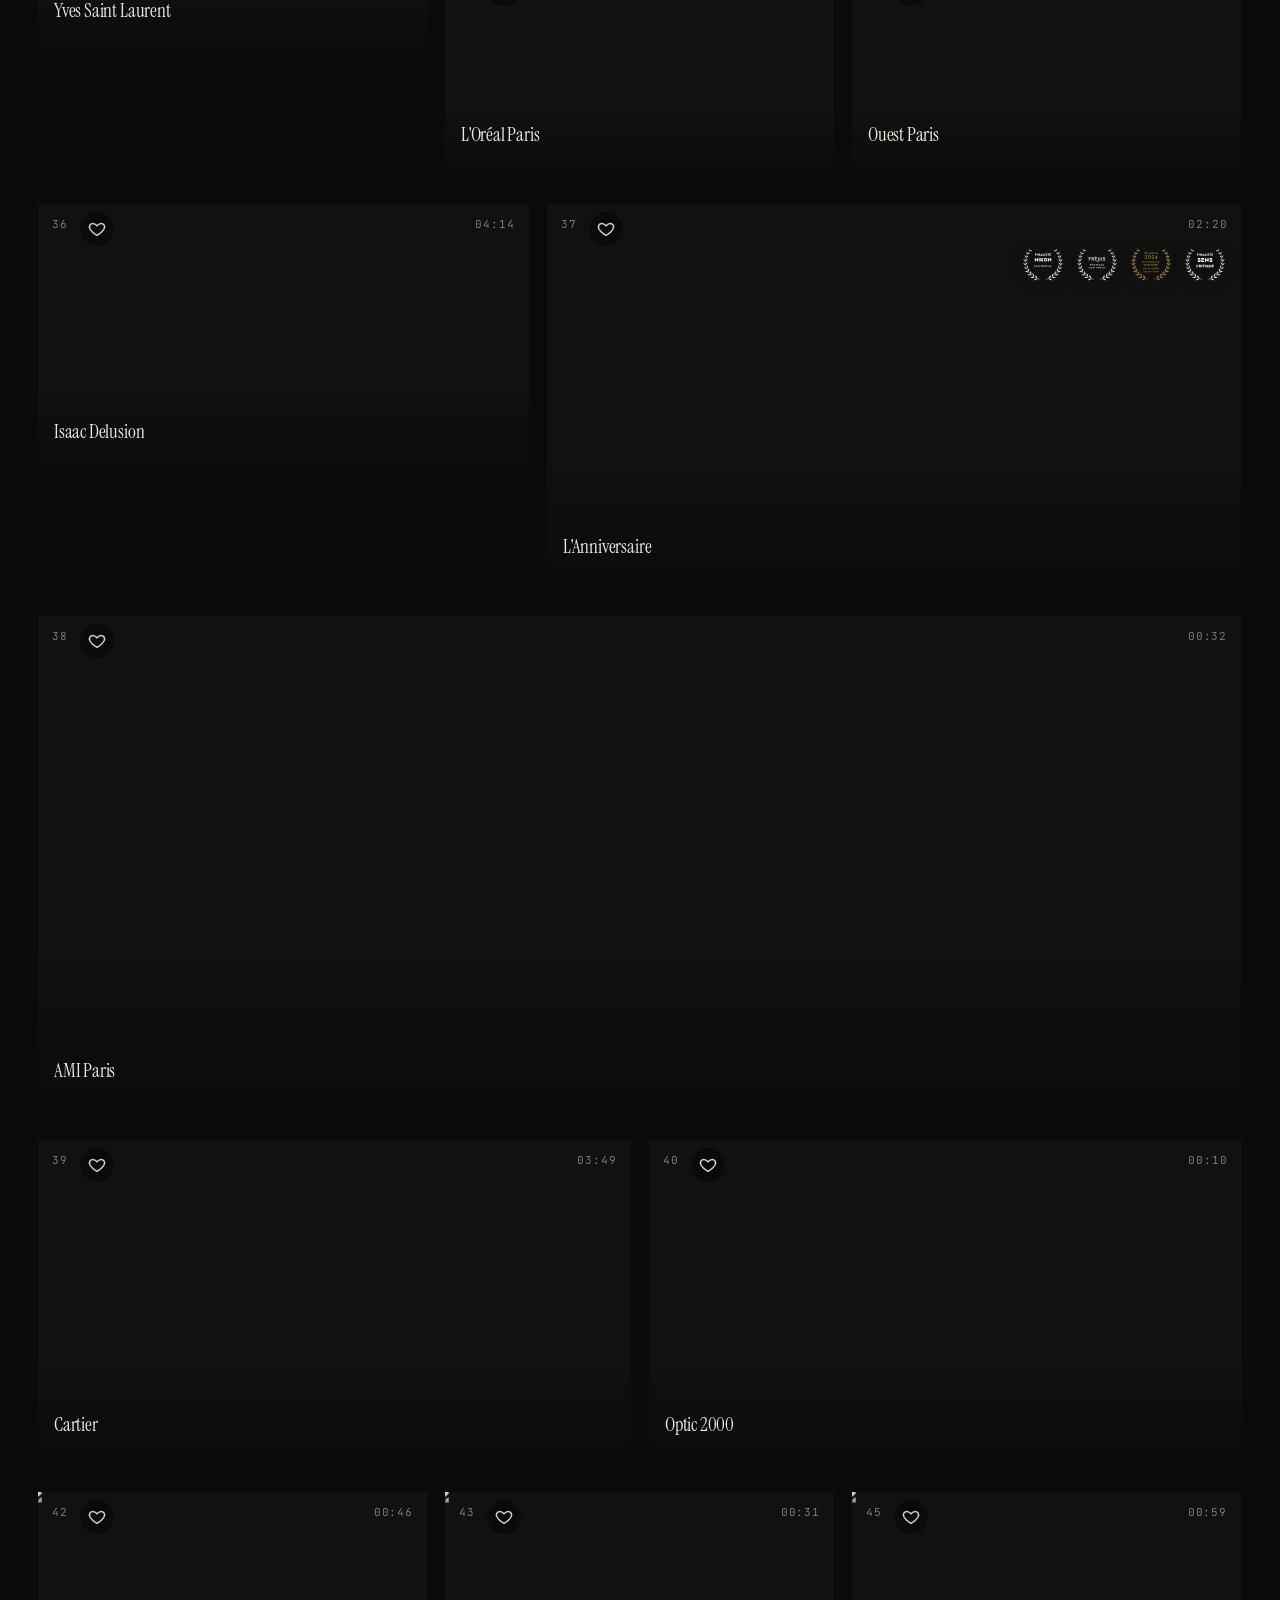
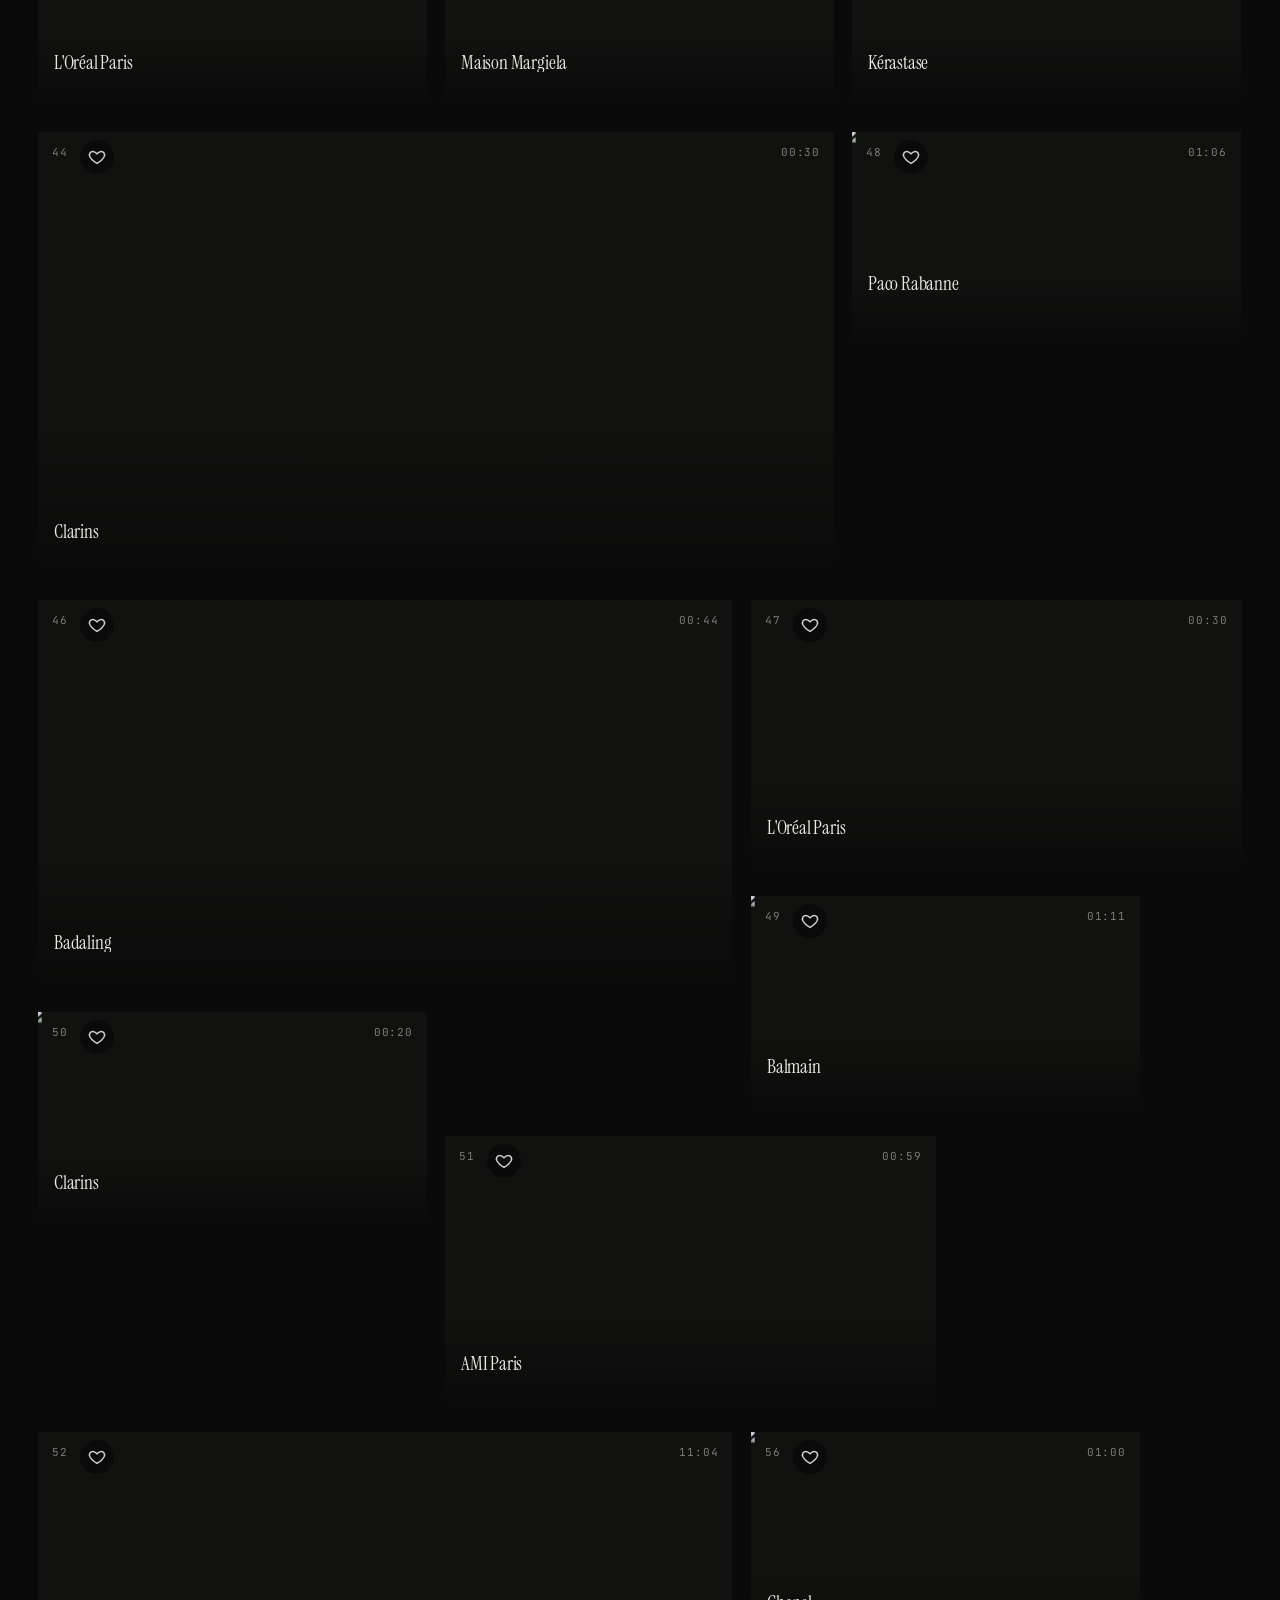
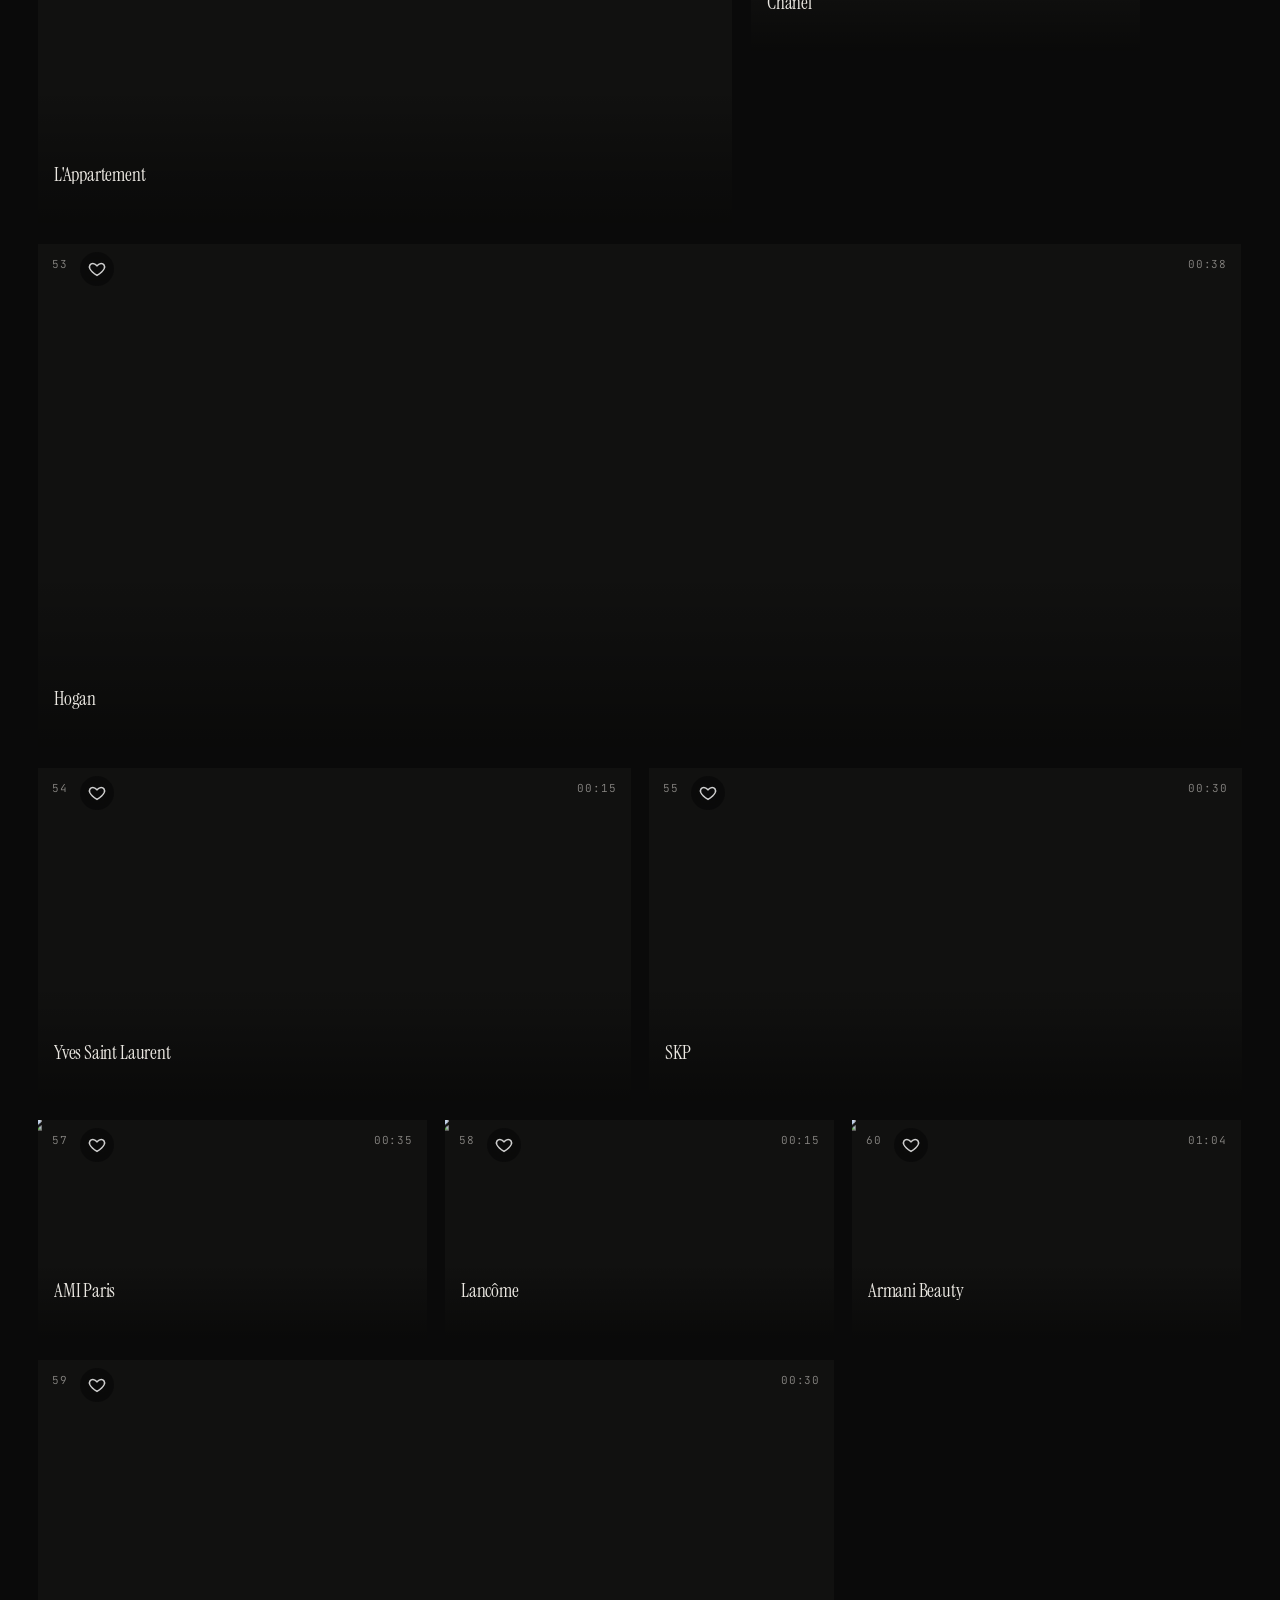
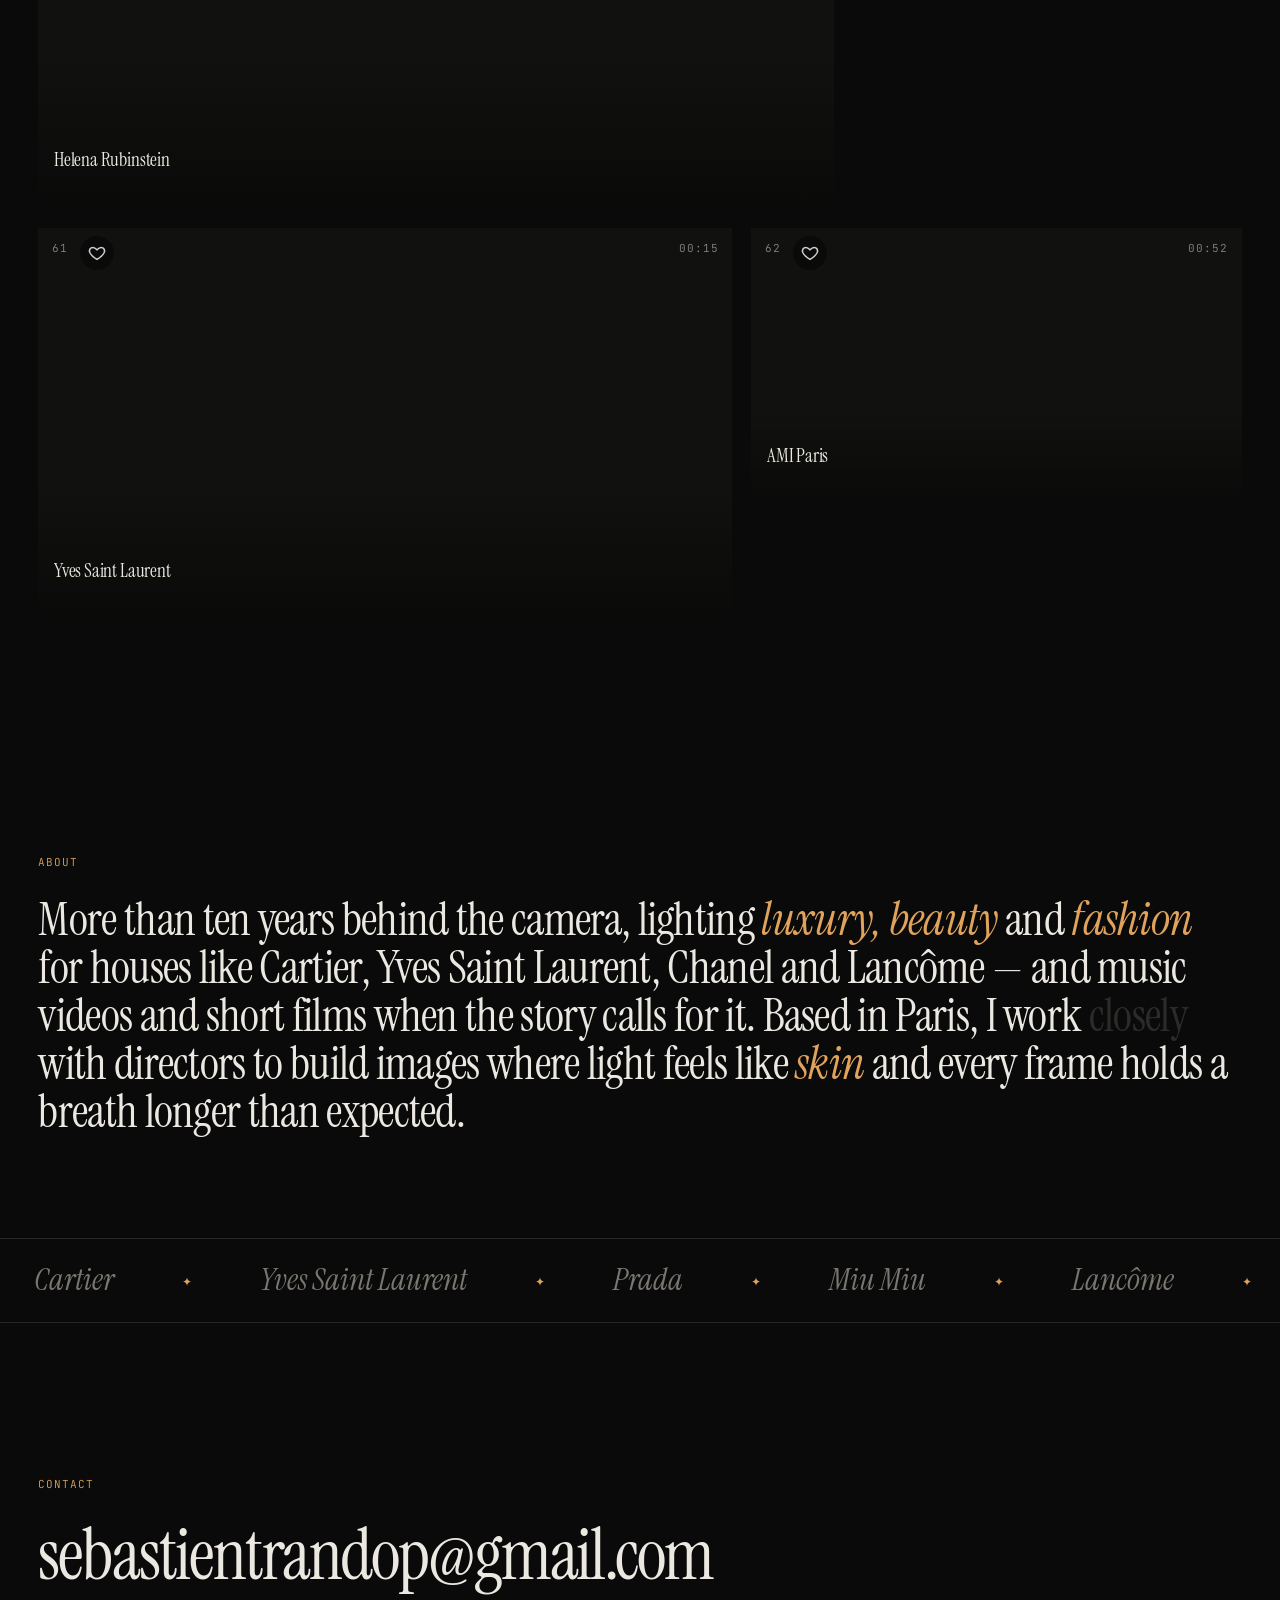
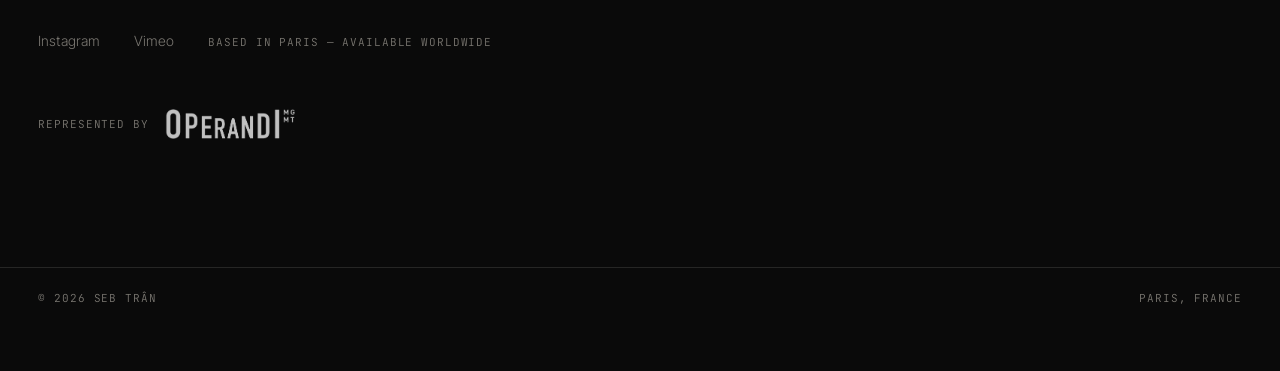
==== commit ecb52e39: "Version cinématographie seule (sans Director/DP) ; domaine et projets retirés Co-Authored-By: Claude" ====
--- a/index.html
+++ b/index.html
@@ -4,24 +4,24 @@
   <meta charset="utf-8">
   <meta name="viewport" content="width=device-width, initial-scale=1">
   <title>Seb Trân — DOP / Cinematographer in Paris | Director of Photography, Beauty &amp; Fashion Films</title>
-  <meta name="description" content="Seb Trân is a Paris-based DOP and cinematographer (director of photography) shooting beauty, fashion and fragrance films for AMI Paris, Yves Saint Laurent, Lancôme, Clarins and L'Oréal Paris — plus music videos and short films. Also a director / DP.">
-  <link rel="canonical" href="https://sebastien-tran.com/">
-  <meta name="robots" content="index, follow, max-image-preview:large, max-video-preview:-1">
+  <meta name="description" content="Seb Trân is a Paris-based DOP and cinematographer (director of photography) shooting beauty, fashion and fragrance films for AMI Paris, Yves Saint Laurent, Lancôme, Clarins and L'Oréal Paris — plus music videos and short films.">
+  <link rel="canonical" href="https://moodpics.github.io/sebtran-CinematographerOnly/">
+  <meta name="robots" content="noindex, follow">
   <meta name="author" content="Seb Trân">
   <meta property="og:title" content="Seb Trân — DOP / Cinematographer in Paris">
-  <meta property="og:description" content="Paris-based director of photography — beauty, fashion and fragrance films for AMI Paris, YSL, Lancôme, Clarins, L'Oréal Paris. Also a director / DP.">
+  <meta property="og:description" content="Paris-based director of photography — beauty, fashion and fragrance films for AMI Paris, YSL, Lancôme, Clarins, L'Oréal Paris.">
   <meta property="og:locale" content="en_US">
   <meta property="og:type" content="website">
   <meta property="og:site_name" content="Seb Trân">
-  <meta property="og:url" content="https://sebastien-tran.com/">
-  <meta property="og:image" content="https://sebastien-tran.com/icon-512.png">
+  <meta property="og:url" content="https://moodpics.github.io/sebtran-CinematographerOnly/">
+  <meta property="og:image" content="https://moodpics.github.io/sebtran-CinematographerOnly/icon-512.png">
   <meta property="og:image:width" content="512">
   <meta property="og:image:height" content="512">
   <meta property="og:image:alt" content="Seb Trân — ST logo">
   <meta name="twitter:card" content="summary">
   <meta name="twitter:title" content="Seb Trân — Director of Photography in Paris">
-  <meta name="twitter:description" content="Paris-based director of photography — beauty, fashion and fragrance films. Also a director / DP.">
-  <meta name="twitter:image" content="https://sebastien-tran.com/icon-512.png">
+  <meta name="twitter:description" content="Paris-based director of photography — beauty, fashion and fragrance films.">
+  <meta name="twitter:image" content="https://moodpics.github.io/sebtran-CinematographerOnly/icon-512.png">
   <meta name="theme-color" content="#0a0a0a">
   <meta name="mobile-web-app-capable" content="yes">
   <meta name="apple-mobile-web-app-capable" content="yes">
@@ -47,21 +47,21 @@
     "@graph": [
       {
         "@type": "WebSite",
-        "@id": "https://sebastien-tran.com/#website",
-        "url": "https://sebastien-tran.com/",
+        "@id": "https://moodpics.github.io/sebtran-CinematographerOnly/#website",
+        "url": "https://moodpics.github.io/sebtran-CinematographerOnly/",
         "name": "Seb Trân — Director of Photography",
         "inLanguage": "en",
-        "publisher": { "@id": "https://sebastien-tran.com/#person" }
+        "publisher": { "@id": "https://moodpics.github.io/sebtran-CinematographerOnly/#person" }
       },
       {
         "@type": "Person",
-        "@id": "https://sebastien-tran.com/#person",
+        "@id": "https://moodpics.github.io/sebtran-CinematographerOnly/#person",
         "name": "Seb Trân",
         "alternateName": ["Sébastien Trân", "Seb Tran", "Sebastien Tran"],
         "jobTitle": ["Director of Photography", "Cinematographer", "DOP"],
-        "description": "Paris-based director of photography (chef opérateur) specialising in beauty, fashion and fragrance commercials, music videos and short films. Also a director / DP.",
-        "url": "https://sebastien-tran.com/",
-        "image": "https://sebastien-tran.com/icon-512.png",
+        "description": "Paris-based director of photography (chef opérateur) specialising in beauty, fashion and fragrance commercials, music videos and short films.",
+        "url": "https://moodpics.github.io/sebtran-CinematographerOnly/",
+        "image": "https://moodpics.github.io/sebtran-CinematographerOnly/icon-512.png",
         "homeLocation": { "@type": "Place", "name": "Paris, France" },
         "workLocation": { "@type": "Place", "name": "Paris, France" },
         "knowsAbout": ["Cinematography", "Direction of photography", "DOP Paris", "Cinematographer Paris", "Director of photography Paris", "Beauty DOP", "Beauty cinematographer", "Beauty commercials", "Fashion films", "Fragrance films", "Music videos", "Short films", "Lighting", "Color grading"],
@@ -104,7 +104,6 @@
 
     <div class="switchwrap"><div class="switch" role="tablist" aria-label="Discipline">
       <button role="tab" class="switch__btn" data-mode="cinematography">Cinematographer</button>
-      <button role="tab" class="switch__btn" data-mode="direction">Director / DP</button>
       <span class="switch__hint" aria-hidden="true"><svg class="top__heart" viewBox="0 0 24 24"><path d="M12 20.5s-7.5-4.6-9.6-9.2C1 8 3 4.5 6.6 4.5c2.1 0 3.6 1.2 5.4 3.2 1.8-2 3.3-3.2 5.4-3.2C21 4.5 23 8 21.6 11.3 19.5 15.9 12 20.5 12 20.5z"/></svg><span>Like &amp; create a</span></span>
       <button role="tab" class="switch__btn" data-mode="selection">Selection</button>
       <span class="switch__pill" aria-hidden="true"></span>
@@ -224,8 +223,8 @@
   <!-- SEO-INDEX:START (generated by build-seo.mjs — do not edit by hand) -->
   <section class="sr-only" id="film-index" aria-label="Film index">
     <h2>Seb Trân — DOP and cinematographer (director of photography) in Paris</h2>
-    <p>Seb Trân (also written Seb Tran, Sébastien Trân) is a Paris-based director of photography, also called cinematographer or DoP (in French: chef opérateur, directeur de la photographie, chef op). He shoots beauty, fashion, fragrance and luxury commercials, music videos and short films, and also directs. Brands he has shot for include AMI Paris, Yves Saint Laurent, Lancôme, Clarins, L'Oréal Paris, Biotherm, Balmain, Cartier and Chaumet.</p>
-    <p lang="fr">Seb Trân est chef opérateur (directeur de la photographie) à Paris, spécialisé dans la publicité beauté, mode et parfums, les clips et les courts métrages. Il a éclairé des films pour AMI Paris, Yves Saint Laurent, Lancôme, Clarins, L'Oréal Paris, Biotherm, Balmain, Cartier et Chaumet. Il est aussi réalisateur.</p>
+    <p>Seb Trân (also written Seb Tran, Sébastien Trân) is a Paris-based director of photography, also called cinematographer or DoP (in French: chef opérateur, directeur de la photographie, chef op). He shoots beauty, fashion, fragrance and luxury commercials, music videos and short films Brands he has shot for include AMI Paris, Yves Saint Laurent, Lancôme, Clarins, L'Oréal Paris, Biotherm, Balmain, Cartier and Chaumet.</p>
+    <p lang="fr">Seb Trân est chef opérateur (directeur de la photographie) à Paris, spécialisé dans la publicité beauté, mode et parfums, les clips et les courts métrages. Il a éclairé des films pour AMI Paris, Yves Saint Laurent, Lancôme, Clarins, L'Oréal Paris, Biotherm, Balmain, Cartier et Chaumet.</p>
     <h3>Cinematography — films shot by Seb Trân as director of photography, by brand</h3>
     <ul>
       <li><strong>AMI Paris</strong>: New York — Deon (Fashion, directed by Hugo Lopez, production Storm); Asian Tour — Séoul (Fashion, directed by Hugo Lopez, production Storner Prod); Asian Tour — Shanghai (Fashion, directed by Hugo Lopez, production Storner); Photomaton — FW22 (Fashion, directed by Julien Vallon, production Storm); New York — Parker (Fashion, directed by Hugo Lopez, production Storm); New York (Fashion, directed by Hugo Lopez, production Storm Prod); New York — Tanner (Fashion, directed by Hugo Lopez, production Storm); SS20 — Parisian Look (Fashion, directed by Hugo Lopez, production Storm Prod)</li>
@@ -268,16 +267,6 @@
       <li><strong>Helena Rubinstein</strong>: Skin Profiler (Beauty, directed by Cédric Coldefy, production Sixtine)</li>
       <li><strong>Armani Beauty</strong>: Lip Maestro — Barbara Palvin (Beauty, directed by Charles Cauchoix, production Storner Prod)</li>
     </ul>
-    <h3>Direction — films directed by Seb Trân, by brand</h3>
-    <ul>
-      <li><strong>Prada</strong>: Paradoxe Sweet Chemistry — Zendaya (Beauty, production Phantasm); Paradoxe Sweet Chemistry — Zendaya, Behind the Scenes (Barry Jenkins) (BTS, production Phantasm); Paradoxe Sweet Chemistry — Scent Testing (Beauty, production Phantasm); Paradoxe — Tom Holland in Conversation with Perfumers (Beauty, production Craft WW); Paradigme — Tom Holland, How to Refill (Beauty, production Psycho); Paradigme — Tom Holland, Behind the Scenes (Thomas Vinterberg) (BTS, production Psycho); Paradigme — Tom Holland, Behind the Scenes (Thomas Vinterberg) — Chapter 6 Piano (BTS, production Psycho); Paradoxe Sweet Chemistry — Stacking Game (Beauty, production Phantasm); Paradoxe Sweet Chemistry — Holiday Gifting (Beauty, production Phantasm)</li>
-      <li><strong>L'Oréal Paris</strong>: Infaillible Skin Ink — Cara Delevingne (Beauty, production Phantasm); Glycolic Bright — ASMR Routine with Nychaa (Beauty, production U-Turn); Le défilé 2026 — Mélanie Dos Santos (Beauty, production Rumeur); Glycolic Bright — Photomaton (Beauty, production Mirror Mirror); Glycolic Bright — Eye Serum (Beauty, production U-Turn)</li>
-      <li><strong>Miu Miu</strong>: Miutine — Emma Corrin, Digital (Beauty, production Psycho); Miutine — Emma Corrin, Behind the Scenes (Hailey Benton Gates) (BTS, production Psycho); Miutine — The Intense Spray (Beauty, production Psycho); Miutine — Emma Corrin, The Typewriter (Beauty, production Psycho); Miutine Wildflower — What's in My Bag (Beauty, production Psycho); Miutine — Emma Corrin, Behind the Scenes (Hailey Benton Gates) — Editorial (BTS, production Psycho)</li>
-      <li><strong>Armani Beauty</strong>: Rose-Blush — Océane (Beauty, production Maison Montcalm); Mauve-Blush — Sohyeon (Beauty, production Maison Montcalm)</li>
-      <li><strong>Bourjois</strong>: French Riviera (Beauty, production Onirim)</li>
-      <li><strong>L'Oréal × Balmain</strong>: Before the Red Carpet — Cannes (Beauty, production Storner Prod)</li>
-      <li><strong>SKP</strong>: Enter the Legends — Vanessa Axente (Fashion, production Onirim)</li>
-    </ul>
     <p>Contact and showreel links: Instagram @_sebtran_, Vimeo vimeo.com/user83221295.</p>
   </section>
   <!-- SEO-INDEX:END -->
@@ -313,7 +302,7 @@
   </div>
 
   <script src="https://player.vimeo.com/api/player.js"></script>
-  <script src="films.js?v=8902d4bb"></script>
-  <script src="app.js?v=bb1ab774"></script>
+  <script src="films.js?v=5ebf1b7b"></script>
+  <script src="app.js?v=d2a38761"></script>
 </body>
 </html>
